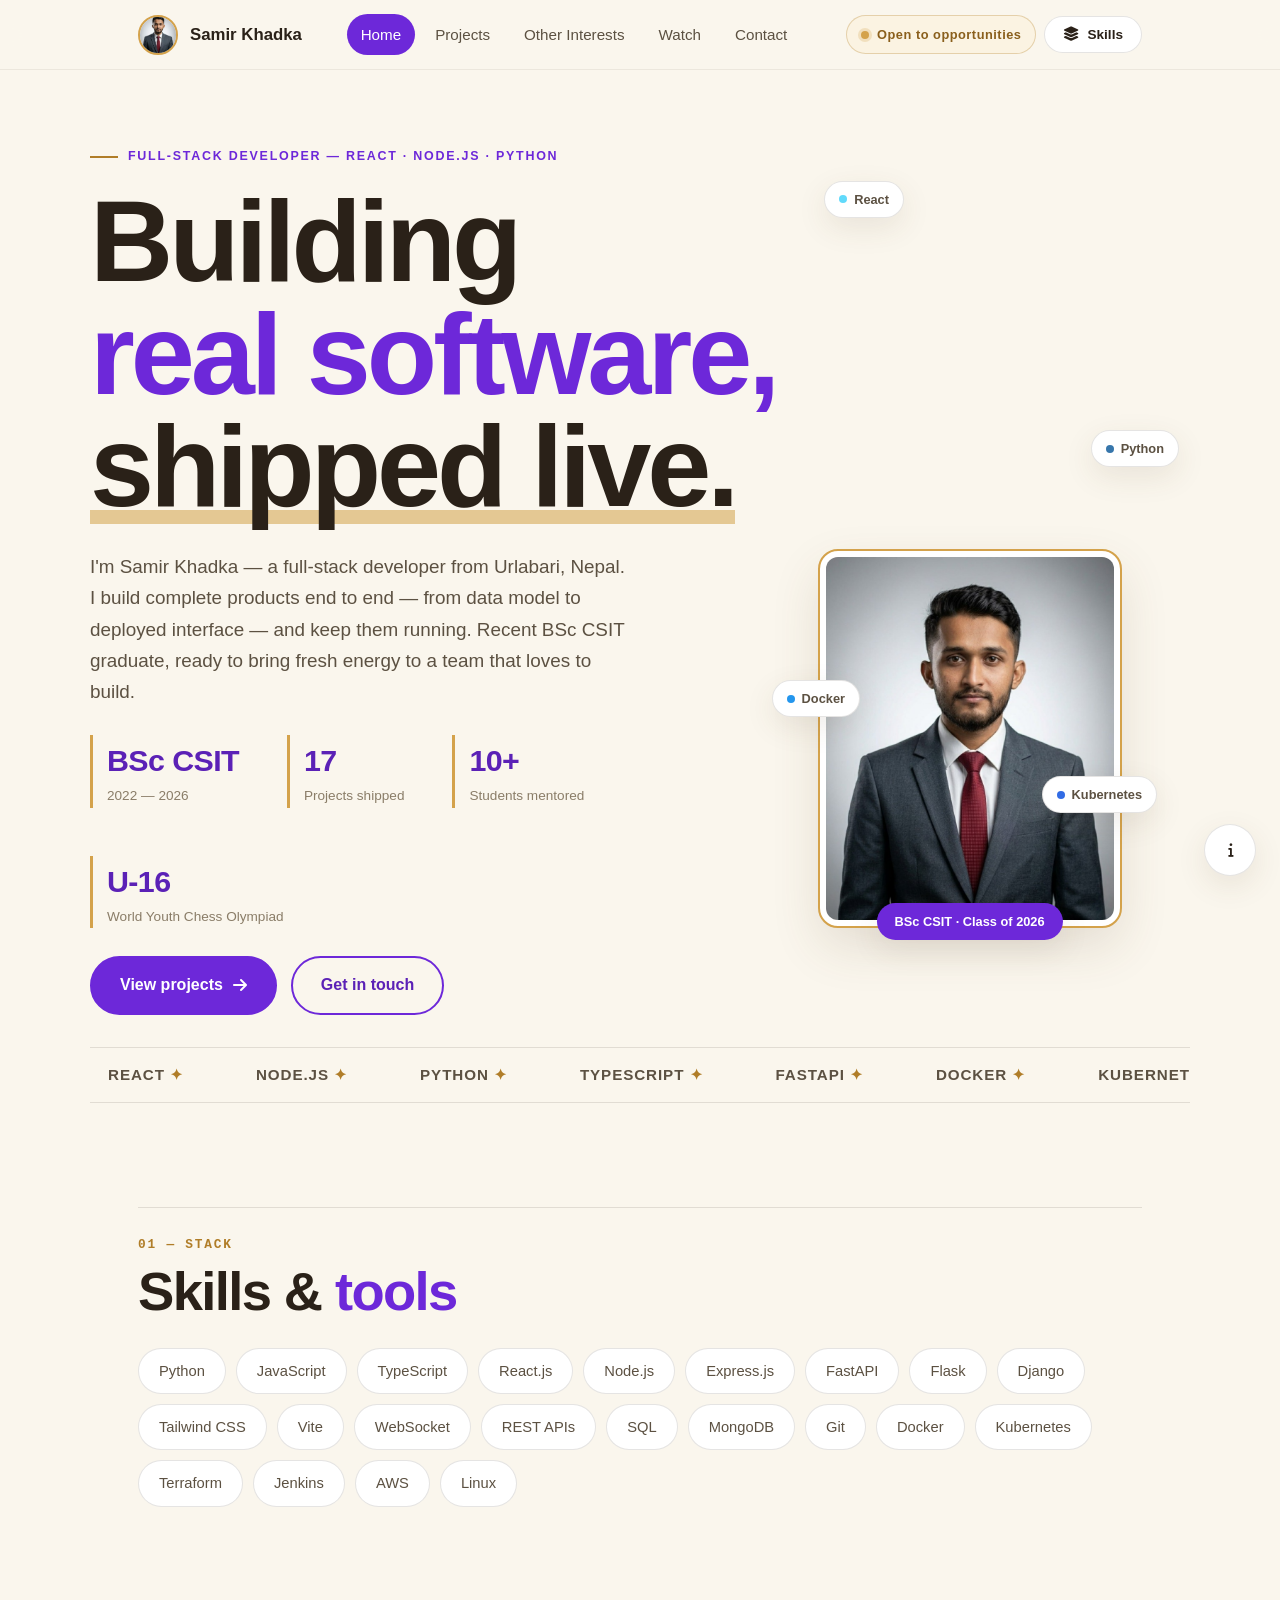
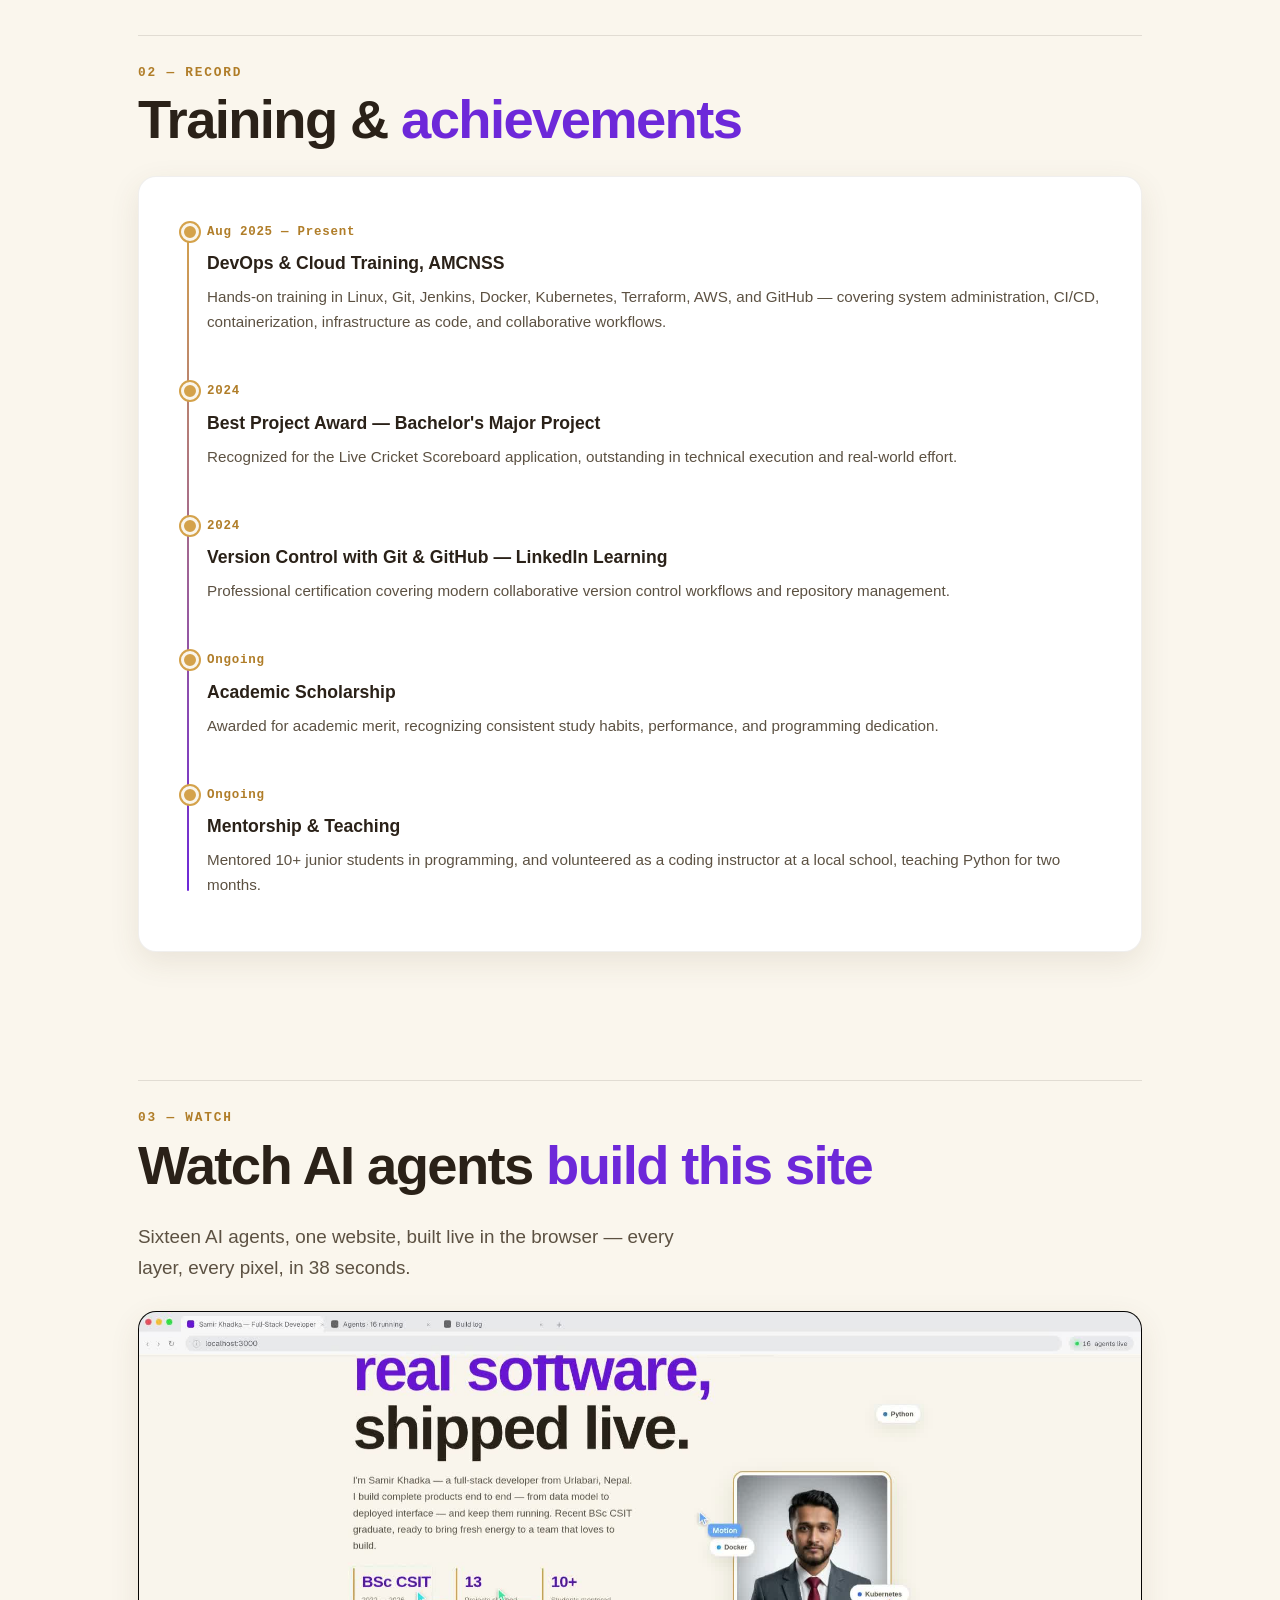
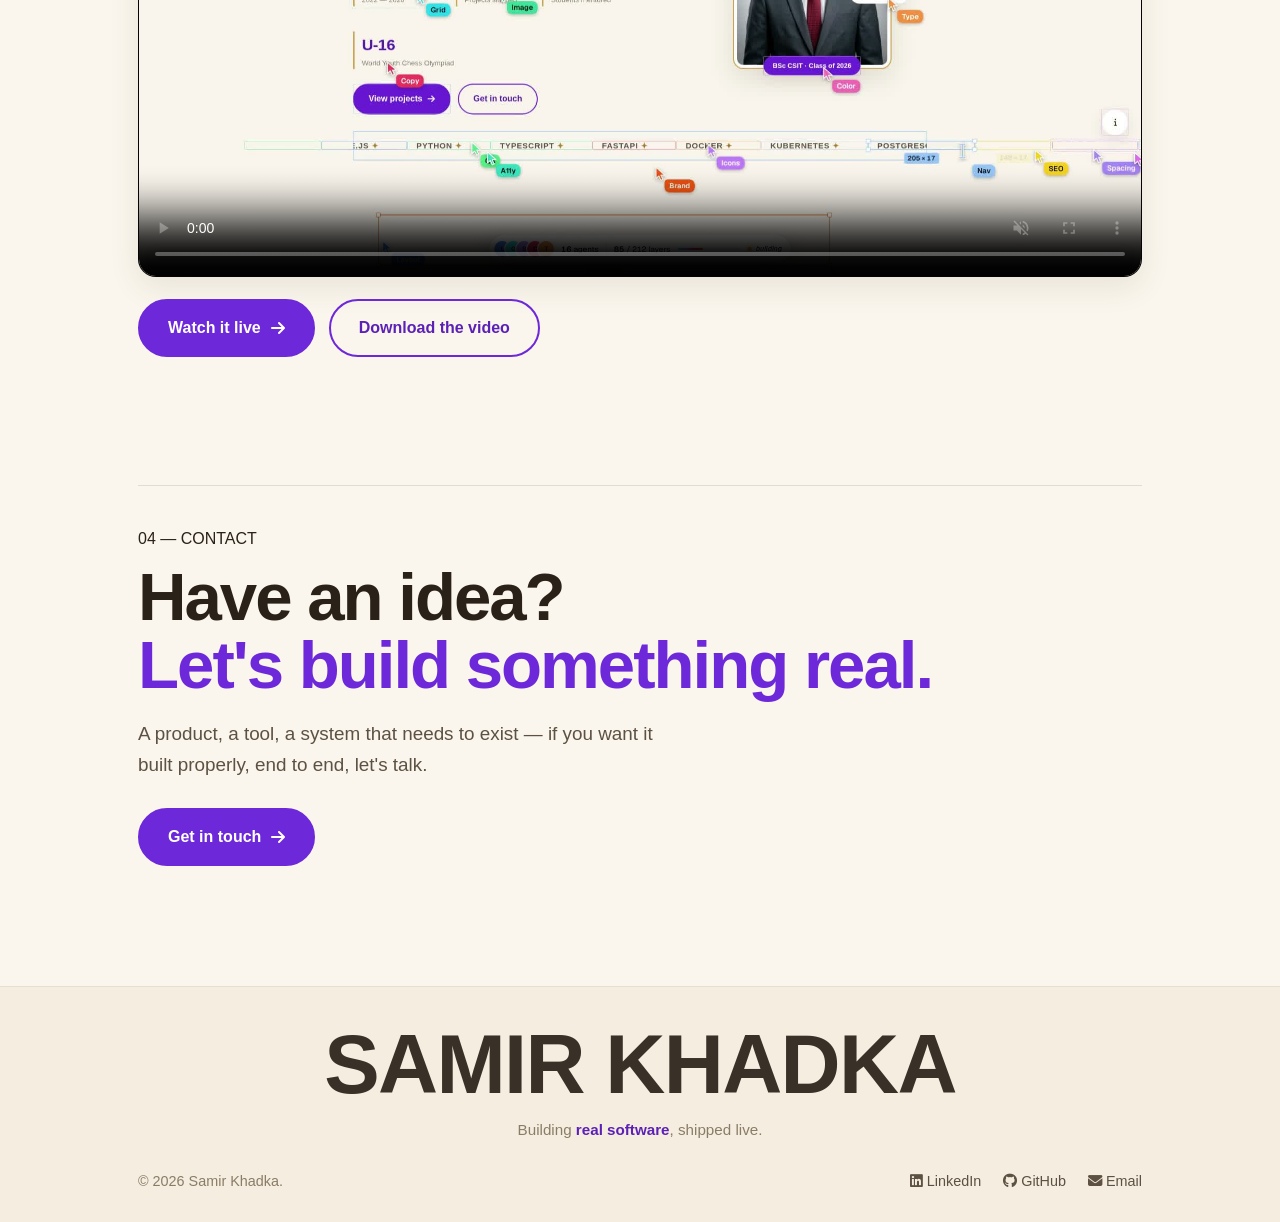
==== index.html @ f57ed0d8 "Update portfolio" ====
<!DOCTYPE html>
<html lang="en">
<head>
  <meta charset="UTF-8">
  <meta name="viewport" content="width=device-width, initial-scale=1.0">
  <title>Samir Khadka — Full-Stack Developer</title>
  <meta name="description" content="Samir Khadka — full-stack software developer from Nepal. React, Node.js, Python, DevOps & Cloud. Recent BSc CSIT graduate building real, shipped software.">
  <link rel="canonical" href="https://samir-khadka.com.np/">
  <link rel="icon" type="image/svg+xml" href="/favicon.svg">
  <link rel="icon" type="image/png" sizes="96x96" href="/favicon-96x96.png">
  <link rel="apple-touch-icon" href="/apple-touch-icon.png">
  <meta name="theme-color" content="#FAF6ED">
  <meta property="og:type" content="website">
  <meta property="og:site_name" content="Samir Khadka">
  <meta property="og:title" content="Samir Khadka — Full-Stack Developer">
  <meta property="og:description" content="Full-stack developer from Urlabari, Nepal. React, Node.js, Python, DevOps & Cloud. 17 projects shipped live.">
  <meta property="og:url" content="https://samir-khadka.com.np/">
  <meta property="og:image" content="https://samir-khadka.com.np/assets/profile.jpg">
  <meta name="twitter:card" content="summary_large_image">
  <meta name="twitter:title" content="Samir Khadka — Full-Stack Developer">
  <meta name="twitter:description" content="Full-stack developer from Urlabari, Nepal. React, Node.js, Python, DevOps & Cloud. 17 projects shipped live.">
  <meta name="twitter:image" content="https://samir-khadka.com.np/assets/profile.jpg">
  <link rel="stylesheet" href="https://cdnjs.cloudflare.com/ajax/libs/font-awesome/6.4.0/css/all.min.css">
  <link rel="stylesheet" href="style.css?v=6">
</head>
<body>

  <!-- Header Navigation -->
  <header class="site-head">
    <div class="nav-inner">
      <a href="index.html" class="brand">
        <img src="assets/profile.jpg" alt="Samir Khadka Profile Photo" class="brand-avatar">
        Samir Khadka
      </a>
      <nav class="links" id="navLinks">
        <a href="index.html" class="active">Home</a>
        <a href="projects.html">Projects</a>
        <a href="interests.html">Other Interests</a>
        <a href="watch/">Watch</a>
        <a href="contact.html">Contact</a>
      </nav>
      <div class="header-actions">
        <span class="avail-pill"><span class="avail-dot"></span>Open to opportunities</span>
        <button onclick="toggleSidebar(true)" class="drawer-toggle-btn" aria-label="Open Skills Drawer">
          <i class="fas fa-layer-group"></i> <span class="drawer-label">Skills</span>
        </button>
        <button class="nav-toggle" id="navToggle" aria-label="Toggle menu">
          <span></span><span></span><span></span>
        </button>
      </div>
    </div>
  </header>

  <!-- Hero -->
  <section class="hero reveal-up">
    <div class="hero-inner">
      <div class="eyebrow">Full-Stack Developer — React · Node.js · Python</div>
      <h1 class="hero-display">
        <span class="line">Building</span>
        <span class="line"><span class="accent">real software,</span></span>
        <span class="line"><span class="gold-line">shipped live.</span></span>
      </h1>
      <div class="hero-sub">
        <div>
          <p class="lead">I'm Samir Khadka — a full-stack developer from Urlabari, Nepal. I build complete products end to end — from data model to deployed interface — and keep them running. Recent BSc CSIT graduate, ready to bring fresh energy to a team that loves to build.</p>
          <div class="hero-meta">
            <div><strong>BSc CSIT</strong><span>2022 — 2026</span></div>
            <div><strong>17</strong><span>Projects shipped</span></div>
            <div><strong>10+</strong><span>Students mentored</span></div>
            <div><strong>U-16</strong><span>World Youth Chess Olympiad</span></div>
          </div>
          <div class="btn-row">
            <a href="projects.html" class="btn solid">View projects <i class="fas fa-arrow-right"></i></a>
            <a href="contact.html" class="btn">Get in touch</a>
          </div>
        </div>
        <div class="hero-photo-wrap">
          <img src="assets/profile.jpg" alt="Samir Khadka" class="hero-photo">
          <div class="hero-photo-badge">BSc CSIT · Class of 2026</div>
        </div>
      </div>
      <div class="float-chips" aria-hidden="true">
        <span class="float-chip"><i style="background:#61DAFB"></i>React</span>
        <span class="float-chip"><i style="background:#3776AB"></i>Python</span>
        <span class="float-chip"><i style="background:#2496ED"></i>Docker</span>
        <span class="float-chip"><i style="background:#326CE5"></i>Kubernetes</span>
      </div>
      <div class="marquee" aria-hidden="true">
        <div class="marquee-track"><span>React <b>✦</b></span><span>Node.js <b>✦</b></span><span>Python <b>✦</b></span><span>TypeScript <b>✦</b></span><span>FastAPI <b>✦</b></span><span>Docker <b>✦</b></span><span>Kubernetes <b>✦</b></span><span>PostgreSQL <b>✦</b></span><span>React <b>✦</b></span><span>Node.js <b>✦</b></span><span>Python <b>✦</b></span><span>TypeScript <b>✦</b></span><span>FastAPI <b>✦</b></span><span>Docker <b>✦</b></span><span>Kubernetes <b>✦</b></span><span>PostgreSQL <b>✦</b></span></div>
      </div>
    </div>
  </section>

  <!-- Skills & Tools -->
  <section class="reveal-up">
    <div class="section-inner">
      <div class="section-head-big">
        <span class="sec-num">01 — STACK</span>
        <h2>Skills &amp; <span class="accent">tools</span></h2>
      </div>
      <div class="skill-grid">
        <div class="skill-cell">Python</div>
        <div class="skill-cell">JavaScript</div>
        <div class="skill-cell">TypeScript</div>
        <div class="skill-cell">React.js</div>
        <div class="skill-cell">Node.js</div>
        <div class="skill-cell">Express.js</div>
        <div class="skill-cell">FastAPI</div>
        <div class="skill-cell">Flask</div>
        <div class="skill-cell">Django</div>
        <div class="skill-cell">Tailwind CSS</div>
        <div class="skill-cell">Vite</div>
        <div class="skill-cell">WebSocket</div>
        <div class="skill-cell">REST APIs</div>
        <div class="skill-cell">SQL</div>
        <div class="skill-cell">MongoDB</div>
        <div class="skill-cell">Git</div>
        <div class="skill-cell">Docker</div>
        <div class="skill-cell">Kubernetes</div>
        <div class="skill-cell">Terraform</div>
        <div class="skill-cell">Jenkins</div>
        <div class="skill-cell">AWS</div>
        <div class="skill-cell">Linux</div>
      </div>
    </div>
  </section>

  <!-- Training & Achievements -->
  <section class="reveal-up">
    <div class="section-inner">
      <div class="section-head-big">
        <span class="sec-num">02 — RECORD</span>
        <h2>Training &amp; <span class="accent">achievements</span></h2>
      </div>
      <div class="card">
        <div class="timeline">
          <div class="tl-item">
            <span class="date">Aug 2025 — Present</span>
            <h4>DevOps &amp; Cloud Training, AMCNSS</h4>
            <p>Hands-on training in Linux, Git, Jenkins, Docker, Kubernetes, Terraform, AWS, and GitHub — covering system administration, CI/CD, containerization, infrastructure as code, and collaborative workflows.</p>
          </div>
          <div class="tl-item">
            <span class="date">2024</span>
            <h4>Best Project Award — Bachelor's Major Project</h4>
            <p>Recognized for the Live Cricket Scoreboard application, outstanding in technical execution and real-world effort.</p>
          </div>
          <div class="tl-item">
            <span class="date">2024</span>
            <h4>Version Control with Git &amp; GitHub — LinkedIn Learning</h4>
            <p>Professional certification covering modern collaborative version control workflows and repository management.</p>
          </div>
          <div class="tl-item">
            <span class="date">Ongoing</span>
            <h4>Academic Scholarship</h4>
            <p>Awarded for academic merit, recognizing consistent study habits, performance, and programming dedication.</p>
          </div>
          <div class="tl-item">
            <span class="date">Ongoing</span>
            <h4>Mentorship &amp; Teaching</h4>
            <p>Mentored 10+ junior students in programming, and volunteered as a coding instructor at a local school, teaching Python for two months.</p>
          </div>
        </div>
      </div>
    </div>
  </section>

  <!-- Watch the build -->
  <section class="reveal-up">
    <div class="section-inner">
      <div class="section-head-big">
        <span class="sec-num">03 — WATCH</span>
        <h2>Watch AI agents <span class="accent">build this site</span></h2>
      </div>
      <p class="lead">Sixteen AI agents, one website, built live in the browser — every layer, every pixel, in 38 seconds.</p>
      <div class="video-frame">
        <video controls autoplay muted loop playsinline preload="metadata" poster="assets/agents-poster.jpg">
          <source src="assets/agents-16x9.mp4" type="video/mp4">
        </video>
      </div>
      <div class="btn-row">
        <a href="watch/" class="btn solid">Watch it live <i class="fas fa-arrow-right"></i></a>
        <a href="assets/agents-16x9.mp4" class="btn" download>Download the video</a>
      </div>
    </div>
  </section>

  <!-- Closing CTA -->
  <section class="reveal-up">
    <div class="section-inner">
      <div class="cta-band">
        <span class="sec-num">04 — CONTACT</span>
        <h2>Have an idea?<br><span class="accent">Let's build something real.</span></h2>
        <p class="lead">A product, a tool, a system that needs to exist — if you want it built properly, end to end, let's talk.</p>
        <div class="btn-row">
          <a href="contact.html" class="btn solid">Get in touch <i class="fas fa-arrow-right"></i></a>
        </div>
      </div>
    </div>
  </section>

  <!-- Footer -->
  <footer class="site-foot">
    <div class="foot-giant">SAMIR KHADKA</div>
    <div class="foot-tag">Building <b>real software</b>, shipped live.</div>
    <div class="foot-inner">
      <span>© 2026 Samir Khadka.</span>
      <div>
        <a href="https://linkedin.com/in/khadka-samir" target="_blank" rel="noopener"><i class="fab fa-linkedin"></i> LinkedIn</a>
        <a href="https://github.com/Samir-Khadka" target="_blank" rel="noopener"><i class="fab fa-github"></i> GitHub</a>
        <a href="mailto:samirshirjan890@gmail.com"><i class="fas fa-envelope"></i> Email</a>
      </div>
    </div>
  </footer>

  <!-- Floating info button -->
  <button onclick="toggleInfoModal(true)" class="info-btn" aria-label="About Samir Khadka">
    <i class="fas fa-info"></i>
  </button>

  <!-- About Modal -->
  <div id="aboutModal" class="modal-overlay" role="dialog" aria-modal="true" aria-label="About Samir Khadka">
    <div class="modal-box">
      <button onclick="toggleInfoModal(false)" class="modal-close-btn" aria-label="Close modal">
        <i class="fas fa-times"></i>
      </button>
      <div class="modal-profile-header">
        <img src="assets/profile.jpg" alt="Samir Khadka Profile Photo" class="modal-profile-img">
        <div class="modal-profile-title">
          <h2>Samir Khadka</h2>
          <p>Full-Stack Developer</p>
        </div>
      </div>
      <div class="modal-bio">
        <p>Samir Khadka is a full-stack software developer and competitive chess player from Urlabari, Nepal.</p>
        <p>Recent BSc CSIT graduate (2022 — 2026) who has represented Nepal at the U-16 World Youth Chess Olympiad. Builds complete products end to end — React, Node.js, Python, with solid DevOps/Cloud deployment automation.</p>
      </div>
    </div>
  </div>

  <!-- Sidebar Drawer -->
  <div id="sidebarOverlay" class="sidebar-overlay"></div>
  <div id="sidebarDrawer" class="sidebar-drawer" role="dialog" aria-modal="true" aria-label="Skills Archive">
    <div class="sidebar-header">
      <div class="sidebar-header-title">
        <i class="fas fa-layer-group" style="font-size:1.3rem;"></i>
        <div>
          <h2>Skills Archive</h2>
          <p style="margin: 0; font-size:0.65rem; opacity:0.7;">Filter &amp; Explore</p>
        </div>
      </div>
      <button onclick="toggleSidebar(false)" class="sidebar-close-btn" aria-label="Close sidebar">
        <i class="fas fa-times"></i>
      </button>
    </div>
    <div class="sidebar-search-box">
      <div class="sidebar-search-input-wrapper">
        <i class="fas fa-search"></i>
        <input type="text" id="sidebarSearch" placeholder="Search skills, category, level..." class="sidebar-search-input">
      </div>
    </div>
    <div id="allSkillsList" class="sidebar-content"></div>
    <div id="sidebarNoResults" class="sidebar-no-results">
      <i class="fas fa-box-open"></i>
      <h4>No skills found</h4>
      <p style="font-size:0.8rem; opacity:0.7;">Try searching with different keywords.</p>
    </div>
  </div>

  <script src="script.js?v=5"></script>
  <script src="a11y-dialogs.js"></script>
</body>
</html>
---- style.css ----
/* ===========================================================
   Samir Khadka — Light Premium Portfolio
   Palette: warm ivory #FAF6ED · royal violet #6D28D9 ·
   antique gold #B07D28 · ink #2A2118
   =========================================================== */
:root {
  --bg: #FAF6ED;
  --bg-soft: #F5EDDF;
  --surface: #FFFFFF;
  --surface-warm: #FFFDF8;
  --text: #2A2118;
  --text-soft: #5C5142;
  --text-mute: #8A7D68;
  --violet: #6D28D9;
  --violet-deep: #5B21B6;
  --violet-soft: #F3EDFE;
  --gold: #B07D28;
  --gold-bright: #D4A24B;
  --gold-soft: #FBF3E2;
  --line: rgba(42, 33, 24, 0.12);
  --line-soft: rgba(42, 33, 24, 0.07);
  --shadow: 0 10px 30px rgba(90, 70, 40, 0.10);
  --shadow-lg: 0 20px 50px rgba(90, 70, 40, 0.14);
  --radius: 18px;
  --max: 1100px;
  --pad: clamp(20px, 5vw, 48px);
  --font: -apple-system, BlinkMacSystemFont, "Segoe UI", "Helvetica Neue", Arial, sans-serif;
  --display: Georgia, "Times New Roman", serif;
  --mono: ui-monospace, SFMono-Regular, Menlo, Consolas, monospace;
}

* { box-sizing: border-box; margin: 0; padding: 0; }

html { scroll-behavior: smooth; }

body {
  font-family: var(--font);
  background: var(--bg);
  color: var(--text);
  line-height: 1.65;
  font-size: 16px;
  -webkit-font-smoothing: antialiased;
  overflow-x: hidden;
}

img { max-width: 100%; display: block; }
a { color: var(--violet); text-decoration: none; }
a:hover { color: var(--violet-deep); }

::selection { background: var(--violet); color: #fff; }

/* ---------- Header ---------- */
.site-head {
  position: sticky; top: 0; z-index: 100;
  background: rgba(250, 246, 237, 0.88);
  backdrop-filter: blur(14px);
  -webkit-backdrop-filter: blur(14px);
  border-bottom: 1px solid var(--line-soft);
}
.nav-inner {
  max-width: var(--max); margin: 0 auto; padding: 14px var(--pad);
  display: flex; align-items: center; justify-content: space-between; gap: 16px;
}
.brand { display: flex; align-items: center; gap: 12px; font-weight: 700; font-size: 1.05rem; color: var(--text); }
.brand-avatar { width: 40px; height: 40px; border-radius: 50%; object-fit: cover; border: 2px solid var(--gold-bright); }
nav.links { display: flex; gap: 6px; }
nav.links a { padding: 8px 14px; border-radius: 999px; color: var(--text-soft); font-weight: 500; font-size: 0.95rem; transition: all .2s; }
nav.links a:hover { background: var(--violet-soft); color: var(--violet-deep); }
nav.links a.active { background: var(--violet); color: #fff; }
.header-actions { display: flex; gap: 8px; align-items: center; }
.nav-toggle { display: none; background: none; border: 1px solid var(--line); border-radius: 10px; padding: 8px 10px; cursor: pointer; }
.nav-toggle span { display: block; width: 20px; height: 2px; background: var(--text); margin: 4px 0; border-radius: 2px; }

/* ---------- Hero — reel-style display type, light palette ---------- */
.hero { padding: clamp(40px, 6vw, 72px) var(--pad) clamp(24px, 4vw, 40px); }
.hero-inner { max-width: var(--max); margin: 0 auto; }
.hero-display {
  font-family: var(--font); font-weight: 800; letter-spacing: -0.035em;
  line-height: 0.98; font-size: clamp(3.1rem, 11vw, 7.2rem);
  color: var(--text); margin: 0 0 28px;
}
.hero-display .line { display: block; }
.hero-display .accent { color: var(--violet); }
.hero-display .gold-line { position: relative; white-space: nowrap; }
.hero-display .gold-line::after {
  content: ""; position: absolute; left: 0; right: 0; bottom: 0.06em; height: 0.12em;
  background: var(--gold-bright); opacity: 0.55; z-index: -1;
}
.hero-sub { display: grid; grid-template-columns: 1.35fr 1fr; gap: clamp(28px, 5vw, 64px); align-items: start; }
.hero-photo-wrap { position: relative; justify-self: center; }
.hero-photo {
  width: min(300px, 68vw); aspect-ratio: 4/5; object-fit: cover;
  border-radius: var(--radius); box-shadow: var(--shadow-lg);
  border: 6px solid #fff; outline: 2px solid var(--gold-bright);
}
.hero-photo-badge {
  position: absolute; bottom: -14px; left: 50%; transform: translateX(-50%);
  background: var(--violet); color: #fff; font-size: 0.8rem; font-weight: 600;
  padding: 8px 18px; border-radius: 999px; white-space: nowrap; box-shadow: var(--shadow);
}
.hero-meta { display: flex; gap: clamp(20px, 4vw, 48px); margin: 28px 0; flex-wrap: wrap; }
.hero-meta div { display: flex; flex-direction: column; border-left: 3px solid var(--gold-bright); padding-left: 14px; }
.hero-meta strong { font-family: var(--font); font-weight: 800; font-size: 1.9rem; letter-spacing: -0.02em; color: var(--violet-deep); }
.hero-meta span { font-size: 0.85rem; color: var(--text-mute); }
.btn-row { display: flex; gap: 14px; flex-wrap: wrap; }
.btn {
  display: inline-flex; align-items: center; gap: 10px; padding: 14px 28px;
  border-radius: 999px; font-weight: 600; font-size: 1rem; cursor: pointer;
  border: 2px solid var(--violet); color: var(--violet-deep); background: transparent;
  transition: transform .15s, box-shadow .2s, background .2s;
}
.btn:hover { transform: translateY(-2px); box-shadow: var(--shadow); }
.btn.solid { background: var(--violet); color: #fff; border-color: var(--violet); }
.btn.solid:hover { background: var(--violet-deep); color: #fff; }
.btn.gold { border-color: var(--gold); color: #8a5f1c; }
.btn.gold:hover { background: var(--gold-soft); }

.eyebrow {
  display: inline-block; font-size: 0.78rem; font-weight: 700; letter-spacing: 0.14em;
  text-transform: uppercase; color: var(--violet); margin-bottom: 18px;
}
.eyebrow::before { content: ""; display: inline-block; width: 28px; height: 2px; background: var(--gold); vertical-align: middle; margin-right: 10px; }
.lead { font-size: clamp(1.02rem, 2vw, 1.18rem); color: var(--text-soft); max-width: 34rem; margin-bottom: 28px; }

/* ---------- Availability pill (header) ---------- */
.avail-pill {
  display: inline-flex; align-items: center; gap: 8px;
  font-size: 0.8rem; font-weight: 700; letter-spacing: 0.04em;
  color: #8a5f1c; background: var(--gold-soft);
  border: 1px solid rgba(176, 125, 40, 0.3);
  padding: 8px 14px; border-radius: 999px; white-space: nowrap;
}
.avail-dot { width: 8px; height: 8px; border-radius: 50%; background: var(--gold-bright); box-shadow: 0 0 0 3px rgba(212, 162, 75, 0.25); }

/* ---------- Floating tech chips (hero) ---------- */
.hero-inner { position: relative; }
.float-chips { position: absolute; inset: 0; pointer-events: none; }
.float-chip {
  position: absolute; display: inline-flex; align-items: center; gap: 7px;
  background: #fff; border: 1px solid var(--line); border-radius: 999px;
  box-shadow: var(--shadow); padding: 7px 14px;
  font-size: 0.8rem; font-weight: 700; color: var(--text-soft);
  animation: chip-float 7s ease-in-out infinite;
}
.float-chip i { width: 8px; height: 8px; border-radius: 50%; }
.float-chip:nth-child(1) { right: 26%; top: 4%; animation-delay: 0s; }
.float-chip:nth-child(2) { right: 1%; top: 30%; animation-delay: 1.4s; }
.float-chip:nth-child(3) { right: 30%; top: 56%; animation-delay: 2.6s; }
.float-chip:nth-child(4) { right: 3%; top: 66%; animation-delay: 0.8s; }
@keyframes chip-float { 0%, 100% { transform: translateY(0); } 50% { transform: translateY(-10px); } }

/* ---------- Closing CTA band ---------- */
.cta-band { border-top: 1px solid var(--line); padding: 40px 0 8px; }
.cta-band h2 {
  font-family: var(--font); font-weight: 800; letter-spacing: -0.03em;
  line-height: 1.02; font-size: clamp(2.2rem, 7vw, 4.2rem); margin: 10px 0 18px;
}
.cta-band h2 .accent { color: var(--violet); }

/* ---------- Giant footer name ---------- */
.foot-giant {
  font-family: var(--font); font-weight: 800; letter-spacing: -0.02em;
  line-height: 1; text-align: center; color: var(--text);
  font-size: clamp(2.4rem, 9vw, 5.2rem);
  padding: 36px var(--pad) 0; opacity: 0.92;
}
.foot-tag { text-align: center; color: var(--text-mute); font-size: 0.95rem; padding: 10px var(--pad) 0; }
.foot-tag b { color: var(--violet-deep); }

/* ---------- Marquee strip ---------- */
.marquee {
  overflow: hidden; white-space: nowrap;
  border-top: 1px solid var(--line); border-bottom: 1px solid var(--line);
  padding: 14px 0; margin: clamp(16px, 3vw, 32px) 0 0;
}
.marquee-track { display: inline-block; animation: marquee-scroll 28s linear infinite; }
.marquee span {
  font-weight: 800; letter-spacing: 0.06em; text-transform: uppercase;
  font-size: 0.95rem; color: var(--text-soft); padding: 0 18px;
}
.marquee span b { color: var(--gold); font-weight: 800; padding-right: 36px; }
@keyframes marquee-scroll { from { transform: translateX(0); } to { transform: translateX(-50%); } }

/* ---------- Big section heads ---------- */
.section-head-big { margin-bottom: 28px; border-top: 1px solid var(--line); padding-top: 22px; }
.section-head-big .sec-num {
  font-family: var(--mono); font-size: 0.8rem; font-weight: 600;
  letter-spacing: 0.14em; color: var(--gold);
}
.section-head-big h2 {
  font-family: var(--font); font-weight: 800; letter-spacing: -0.03em;
  line-height: 1.02; font-size: clamp(2rem, 6vw, 3.4rem); margin-top: 8px;
}
.section-head-big h2 .accent { color: var(--violet); }

/* ---------- Project list (big-type rows) ---------- */
.project-list { border-top: 1px solid var(--line); }
.project-row {
  display: grid; grid-template-columns: 64px 1fr auto; gap: clamp(14px, 3vw, 32px);
  align-items: baseline; padding: 28px 8px; border-bottom: 1px solid var(--line-soft);
  transition: background .2s, padding .2s;
}
.project-row:hover { background: var(--violet-soft); padding-left: 18px; }
.project-row .project-num { font-family: var(--mono); font-size: 0.85rem; color: var(--gold); font-weight: 600; letter-spacing: 0.08em; }
.project-row h3 {
  font-family: var(--font); font-weight: 800; letter-spacing: -0.02em;
  font-size: clamp(1.5rem, 3.5vw, 2.1rem); line-height: 1.08; color: var(--text);
  transition: color .2s;
}
.project-row:hover h3 { color: var(--violet-deep); }
.project-row h3 .arrow { color: var(--gold); font-weight: 800; }
.project-row p { color: var(--text-soft); font-size: 0.98rem; margin-top: 8px; max-width: 44rem; }
.project-row .tag-row { margin-top: 14px; }
.project-row .proj-links { margin-top: 14px; }
.project-row .row-side { text-align: right; font-family: var(--mono); font-size: 0.78rem; color: var(--text-mute); letter-spacing: 0.08em; }

/* ---------- Sections ---------- */
section { padding: clamp(32px, 5vw, 64px) 0; }
.section-inner { max-width: var(--max); margin: 0 auto; padding: 0 var(--pad); }
.section-head { display: flex; align-items: baseline; justify-content: space-between; gap: 16px; margin-bottom: 28px; flex-wrap: wrap; }
.section-head h2 { font-family: var(--display); font-size: clamp(1.6rem, 3.5vw, 2.3rem); font-weight: 600; }
.section-head .eyebrow { margin-bottom: 0; }

/* ---------- Cards ---------- */
.card {
  background: var(--surface); border: 1px solid var(--line-soft);
  border-radius: var(--radius); padding: clamp(24px, 4vw, 40px);
  box-shadow: var(--shadow); transition: transform .2s, box-shadow .25s;
}
.card:hover { transform: translateY(-4px); box-shadow: var(--shadow-lg); }
.card h3 { font-family: var(--display); font-size: 1.45rem; margin-bottom: 10px; color: var(--text); }
.card p { color: var(--text-soft); margin-bottom: 14px; }
.stack { display: flex; flex-direction: column; gap: 28px; }

/* ---------- Project list rows ---------- */
.project-num { font-family: var(--mono); font-size: 0.8rem; color: var(--gold); font-weight: 600; letter-spacing: 0.1em; }
.tag-row { display: flex; flex-wrap: wrap; gap: 8px; }
.tag {
  font-size: 0.78rem; font-weight: 600; padding: 5px 12px; border-radius: 999px;
  background: var(--violet-soft); color: var(--violet-deep); border: 1px solid rgba(109, 40, 217, 0.18);
}
.tag.gold { background: var(--gold-soft); color: #8a5f1c; border-color: rgba(176, 125, 40, 0.25); }
.proj-links { display: flex; gap: 10px; flex-wrap: wrap; margin-top: 4px; }
.proj-links a {
  display: inline-flex; align-items: center; gap: 8px; font-size: 0.88rem; font-weight: 600;
  padding: 9px 18px; border-radius: 999px; border: 1.5px solid var(--line); color: var(--text);
  transition: all .2s;
}
.proj-links a:hover { border-color: var(--violet); color: var(--violet-deep); background: var(--violet-soft); }
.proj-links a.live { background: var(--violet); border-color: var(--violet); color: #fff; }
.proj-links a.live:hover { background: var(--violet-deep); color: #fff; }

/* ---------- Skills ---------- */
.skill-grid { display: flex; flex-wrap: wrap; gap: 10px; }
.skill-cell {
  padding: 10px 20px; border-radius: 999px; background: var(--surface);
  border: 1px solid var(--line); font-weight: 500; font-size: 0.92rem; color: var(--text-soft);
  transition: all .2s; cursor: default;
}
.skill-cell:hover { border-color: var(--violet); color: var(--violet-deep); background: var(--violet-soft); transform: translateY(-2px); }

/* ---------- Timeline ---------- */
.timeline { position: relative; padding-left: 28px; }
.timeline::before { content: ""; position: absolute; left: 8px; top: 6px; bottom: 6px; width: 2px; background: linear-gradient(var(--gold-bright), var(--violet)); border-radius: 2px; }
.tl-item { position: relative; padding-bottom: 28px; }
.tl-item:last-child { padding-bottom: 0; }
.tl-item::before {
  content: ""; position: absolute; left: -26px; top: 6px; width: 12px; height: 12px;
  border-radius: 50%; background: var(--gold-bright); border: 3px solid var(--bg);
  box-shadow: 0 0 0 2px var(--gold-bright);
}
.tl-item .date { font-family: var(--mono); font-size: 0.78rem; color: var(--gold); font-weight: 600; letter-spacing: 0.06em; }
.tl-item h4 { font-size: 1.1rem; margin: 6px 0 6px; color: var(--text); }
.tl-item p { color: var(--text-soft); font-size: 0.95rem; }

/* ---------- Contact ---------- */
.contact-grid { display: grid; grid-template-columns: 1fr 1fr; gap: 32px; }
.contact-row { display: flex; flex-direction: column; gap: 4px; padding: 16px 0; border-bottom: 1px solid var(--line-soft); }
.contact-row:last-child { border-bottom: none; }
.contact-row .label { font-size: 0.78rem; font-weight: 700; letter-spacing: 0.12em; text-transform: uppercase; color: var(--text-mute); }
.contact-row a, .contact-row .val { font-size: 1.05rem; font-weight: 500; color: var(--text); display: flex; align-items: center; gap: 10px; }
.contact-row a:hover { color: var(--violet-deep); }
.contact-row a i, .contact-row .val i { color: var(--gold); width: 20px; text-align: center; }
.mono { font-family: var(--mono); }

/* ---------- Interests ---------- */
.grid-2 { display: grid; grid-template-columns: 1fr 1fr; gap: 40px; align-items: center; }
.chess-stats { display: flex; gap: 16px; margin-top: 20px; flex-wrap: wrap; }
.chess-stat { background: var(--violet-soft); border: 1px solid rgba(109,40,217,.15); border-radius: 14px; padding: 16px 20px; text-align: center; min-width: 110px; }
.chess-stat strong { display: block; font-family: var(--display); font-size: 1.4rem; color: var(--violet-deep); }
.chess-stat span { font-size: 0.8rem; color: var(--text-mute); }
.numerology-tool { background: var(--gold-soft); border: 1px solid rgba(176,125,40,.2); border-radius: var(--radius); padding: 28px; }
.numerology-tool label { font-size: 0.85rem; font-weight: 600; color: var(--text-soft); display: block; margin-bottom: 8px; }
.numerology-tool input[type="date"] {
  width: 100%; padding: 12px 16px; border-radius: 12px; border: 1.5px solid var(--line);
  background: #fff; font-size: 1rem; color: var(--text); font-family: var(--font);
}
.num-result { margin-top: 20px; }
.num-result:empty { display: none; }
.num-core-grid { display: grid; grid-template-columns: 1fr 1fr; gap: 16px; margin-bottom: 28px; }
.num-core-card { background: #fff; border: 1px solid var(--line-soft); border-radius: 14px; padding: 28px 16px; text-align: center; }
.num-core-card .digit {
  width: 72px; height: 72px; margin: 0 auto 12px; border-radius: 50%;
  background: var(--violet); color: #fff; font-family: var(--display);
  font-size: 2.4rem; display: flex; align-items: center; justify-content: center;
}
.num-core-card h5 { font-size: 0.95rem; }
.num-core-card p { font-size: 0.8rem; color: var(--text-mute); margin: 6px 0 0; }
.num-section-title {
  font-family: var(--display); font-size: 1.25rem; margin: 28px 0 14px;
  padding-bottom: 8px; border-bottom: 2px solid var(--gold-bright);
}
.num-details { background: #fff; border: 1px solid var(--line-soft); border-radius: 14px; padding: 24px; }
.num-details h4 { color: var(--violet-deep); margin-bottom: 14px; font-size: 1.1rem; }
.num-details p { color: var(--text-soft); font-size: 0.93rem; margin-bottom: 12px; }
.num-traits { display: grid; grid-template-columns: repeat(auto-fit, minmax(150px, 1fr)); gap: 12px; margin-top: 16px; }
.num-trait-group { background: var(--bg); border: 1px solid var(--line-soft); border-radius: 10px; padding: 12px 14px; }
.num-trait-group h6 { font-size: 0.72rem; text-transform: uppercase; letter-spacing: 0.08em; color: var(--text-mute); margin-bottom: 6px; }
.num-trait-group div { font-size: 0.88rem; color: var(--text); }
.num-trait-group i { color: var(--gold); margin-right: 6px; }
.num-disclaimer { font-size: 0.8rem; color: var(--text-mute); margin-top: 14px; font-style: italic; }

/* ---------- Footer ---------- */
.site-foot { border-top: 1px solid var(--line-soft); background: var(--bg-soft); margin-top: 48px; }
.foot-inner {
  max-width: var(--max); margin: 0 auto; padding: 28px var(--pad);
  display: flex; justify-content: space-between; align-items: center; gap: 16px; flex-wrap: wrap;
  color: var(--text-mute); font-size: 0.9rem;
}
.foot-inner div { display: flex; gap: 22px; }
.foot-inner a { color: var(--text-soft); font-weight: 500; }
.foot-inner a:hover { color: var(--violet-deep); }

/* ---------- Floating buttons ---------- */
.info-btn, .drawer-toggle-btn {
  background: var(--surface); border: 1px solid var(--line); color: var(--text);
  border-radius: 999px; padding: 10px 18px; font-size: 0.9rem; font-weight: 600;
  cursor: pointer; display: inline-flex; align-items: center; gap: 8px; transition: all .2s;
  font-family: var(--font);
}
.info-btn:hover, .drawer-toggle-btn:hover { border-color: var(--violet); color: var(--violet-deep); }
.info-btn { position: fixed; bottom: 24px; right: 24px; width: 52px; height: 52px; padding: 0; justify-content: center; border-radius: 50%; box-shadow: var(--shadow); z-index: 90; }
.drawer-label { font-size: 0.85rem; }

/* ---------- Modal ---------- */
.modal-overlay {
  position: fixed; inset: 0; background: rgba(42, 33, 24, 0.45); z-index: 200;
  display: none; align-items: center; justify-content: center; padding: 20px;
}
.modal-overlay.open { display: flex; }
.modal-box {
  background: var(--surface-warm); border: 1px solid var(--line); border-radius: 22px;
  max-width: 520px; width: 100%; padding: 36px; box-shadow: var(--shadow-lg); position: relative;
}
.modal-close-btn { position: absolute; top: 16px; right: 16px; background: none; border: none; font-size: 1.2rem; cursor: pointer; color: var(--text-mute); }
.modal-profile-header { display: flex; gap: 18px; align-items: center; margin-bottom: 20px; }
.modal-profile-img { width: 84px; height: 84px; border-radius: 50%; object-fit: cover; border: 3px solid var(--gold-bright); }
.modal-profile-title h2 { font-family: var(--display); font-size: 1.5rem; }
.modal-profile-title p { color: var(--text-mute); font-size: 0.9rem; }
.modal-bio p { color: var(--text-soft); margin-bottom: 12px; font-size: 0.95rem; }

/* ---------- Sidebar drawer ---------- */
.sidebar-overlay { position: fixed; inset: 0; background: rgba(42,33,24,.35); z-index: 150; display: none; }
.sidebar-overlay.open { display: block; }
.sidebar-drawer {
  position: fixed; top: 0; right: 0; bottom: 0; width: min(400px, 92vw); z-index: 160;
  background: var(--surface-warm); border-left: 1px solid var(--line);
  transform: translateX(105%); transition: transform .3s ease; display: flex; flex-direction: column;
}
.sidebar-drawer.open { transform: none; }
.sidebar-header { padding: 24px; border-bottom: 1px solid var(--line-soft); display: flex; justify-content: space-between; align-items: center; }
.sidebar-header h2 { font-family: var(--display); font-size: 1.3rem; }
.sidebar-close-btn { background: none; border: none; font-size: 1.2rem; cursor: pointer; color: var(--text-mute); }
.sidebar-search-box { padding: 16px 24px; }
.sidebar-search-input-wrapper { position: relative; }
.sidebar-search-input-wrapper i { position: absolute; left: 14px; top: 50%; transform: translateY(-50%); color: var(--text-mute); }
.sidebar-search-input {
  width: 100%; padding: 12px 16px 12px 42px; border-radius: 12px;
  border: 1.5px solid var(--line); background: #fff; font-size: 0.95rem; font-family: var(--font);
}
.sidebar-content { flex: 1; overflow-y: auto; padding: 0 24px 24px; display: flex; flex-direction: column; gap: 10px; }
.skill-item { background: #fff; border: 1px solid var(--line-soft); border-radius: 12px; padding: 14px 16px; }
.skill-item strong { display: block; font-size: 0.95rem; }
.skill-item span { font-size: 0.8rem; color: var(--text-mute); }
.sidebar-no-results { display: none; text-align: center; padding: 40px 24px; color: var(--text-mute); }

/* ---------- Reveal animation ---------- */
.reveal-up { opacity: 0; transform: translateY(28px); transition: opacity .7s ease, transform .7s ease; }
.reveal-up.visible { opacity: 1; transform: none; }
@media (prefers-reduced-motion: reduce) {
  .reveal-up { opacity: 1; transform: none; transition: none; }
  .marquee-track { animation: none; }
  .float-chip { animation: none; }
  html { scroll-behavior: auto; }
}

/* ---------- Responsive ---------- */
@media (max-width: 860px) {
  .hero-sub { grid-template-columns: 1fr; }
  .hero-display { font-size: clamp(2.9rem, 13.5vw, 4.6rem); }
  .hero-photo-wrap { order: -1; }
  .hero-photo { width: min(200px, 56vw); }
  .avail-pill { display: none; }
  .float-chips { display: none; }
  .project-row { grid-template-columns: 44px 1fr; }
  .project-row .row-side { display: none; }
  .grid-2 { grid-template-columns: 1fr; gap: 24px; }
  .contact-grid { grid-template-columns: 1fr; gap: 8px; }
  nav.links {
    display: none; position: absolute; top: 100%; left: 0; right: 0;
    background: var(--surface-warm); border-bottom: 1px solid var(--line);
    flex-direction: column; padding: 12px var(--pad) 20px;
  }
  nav.links.open { display: flex; }
  .nav-inner { position: relative; flex-wrap: wrap; }
  .nav-toggle { display: block; }
  .drawer-label { display: none; }
}
@media (max-width: 480px) {
  .hero-meta { gap: 18px; }
  .btn { padding: 12px 22px; font-size: 0.95rem; }
  .foot-inner { justify-content: center; text-align: center; }
}

/* ---------- Watch the build (video section) ---------- */
.video-frame { margin: 0 0 22px; border: 1px solid var(--line); border-radius: var(--radius); overflow: hidden; box-shadow: var(--shadow); background: #000; }
.video-frame video { display: block; width: 100%; height: auto; aspect-ratio: 16 / 9; }
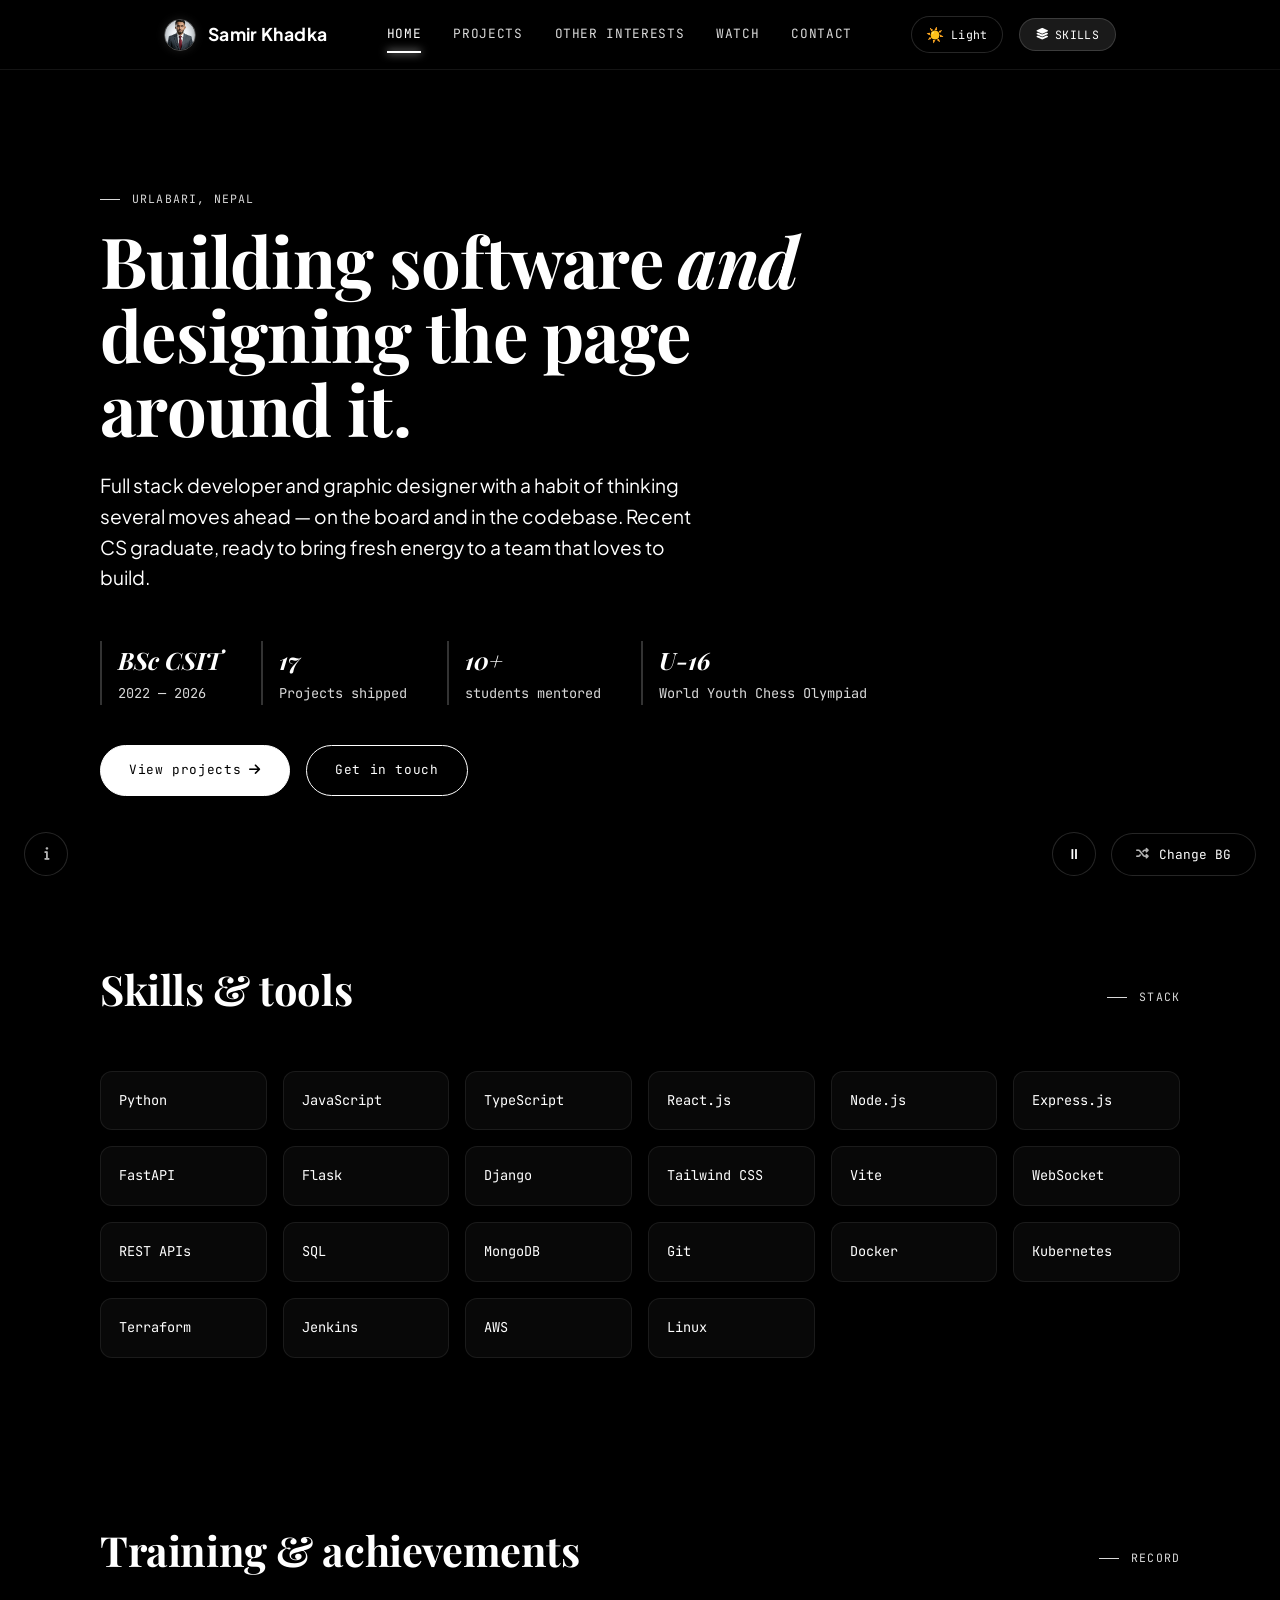
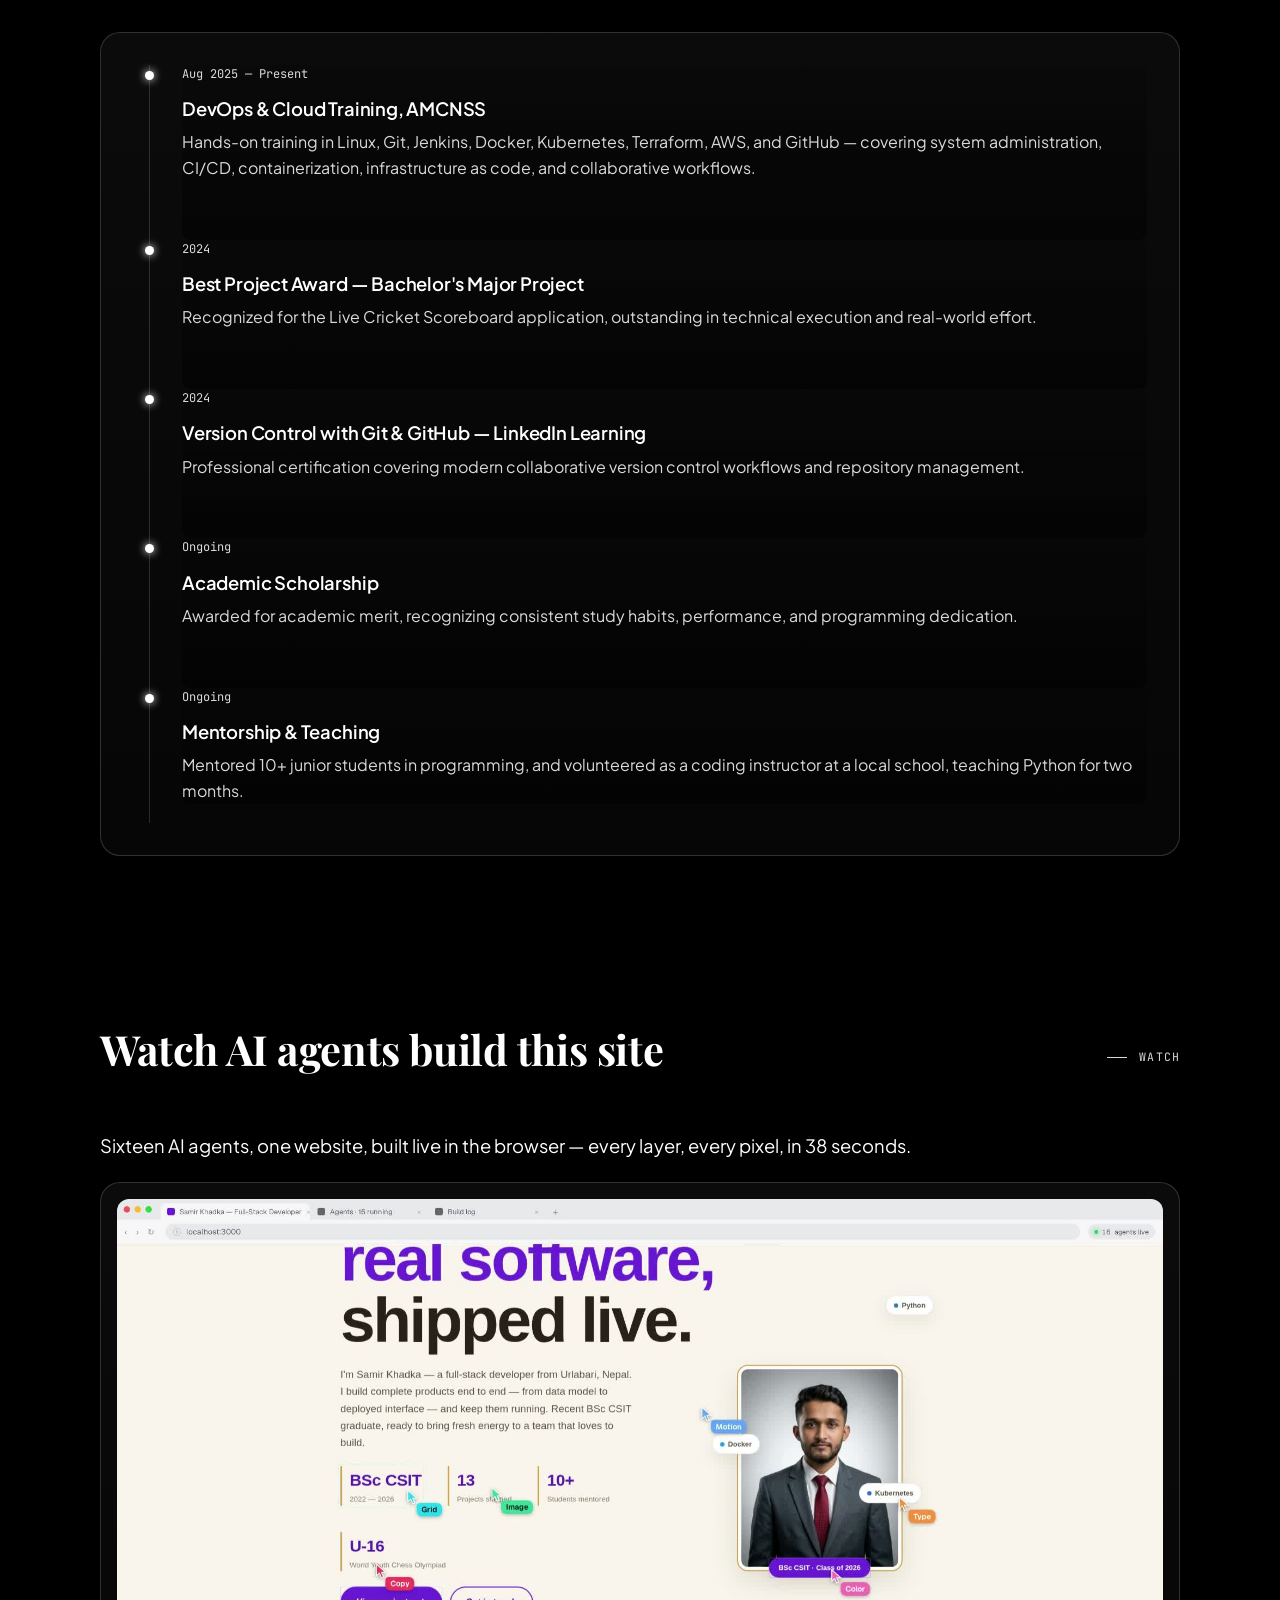
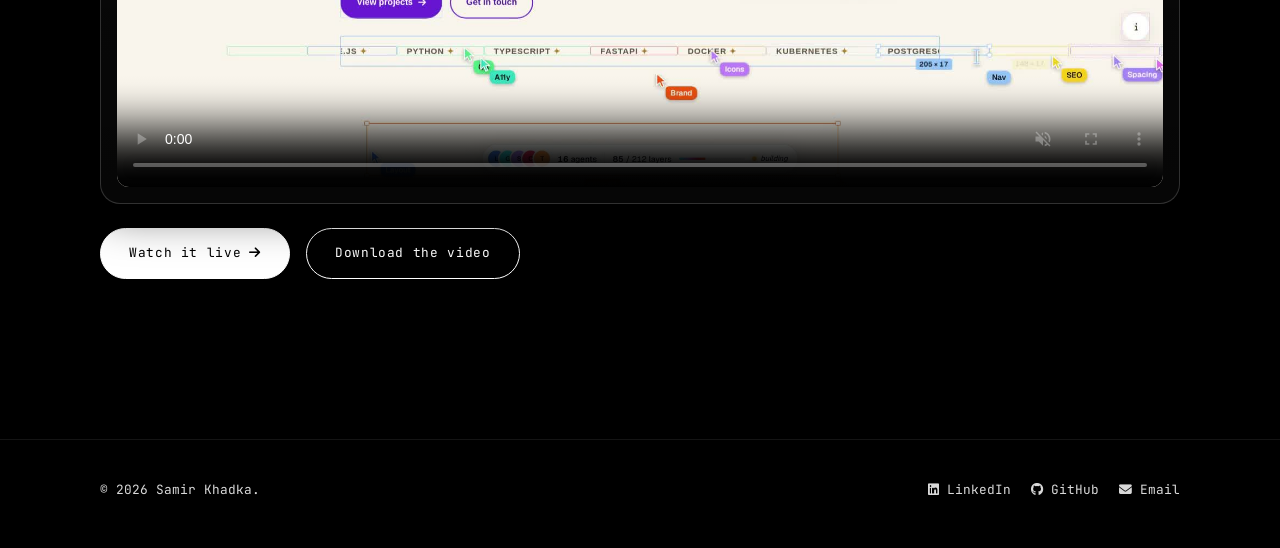
==== commit 55f35df3: "Update portfolio" ====
--- a/index.html
+++ b/index.html
@@ -1,29 +1,24 @@
 <!DOCTYPE html>
-<html lang="en">
+<html lang="en" data-theme="dark">
 <head>
   <meta charset="UTF-8">
   <meta name="viewport" content="width=device-width, initial-scale=1.0">
   <title>Samir Khadka — Full-Stack Developer</title>
   <meta name="description" content="Samir Khadka — full-stack software developer from Nepal. React, Node.js, Python, DevOps & Cloud. Recent BSc CSIT graduate building real, shipped software.">
-  <link rel="canonical" href="https://samir-khadka.com.np/">
-  <link rel="icon" type="image/svg+xml" href="/favicon.svg">
-  <link rel="icon" type="image/png" sizes="96x96" href="/favicon-96x96.png">
-  <link rel="apple-touch-icon" href="/apple-touch-icon.png">
-  <meta name="theme-color" content="#FAF6ED">
-  <meta property="og:type" content="website">
-  <meta property="og:site_name" content="Samir Khadka">
-  <meta property="og:title" content="Samir Khadka — Full-Stack Developer">
-  <meta property="og:description" content="Full-stack developer from Urlabari, Nepal. React, Node.js, Python, DevOps & Cloud. 17 projects shipped live.">
-  <meta property="og:url" content="https://samir-khadka.com.np/">
-  <meta property="og:image" content="https://samir-khadka.com.np/assets/profile.jpg">
-  <meta name="twitter:card" content="summary_large_image">
-  <meta name="twitter:title" content="Samir Khadka — Full-Stack Developer">
-  <meta name="twitter:description" content="Full-stack developer from Urlabari, Nepal. React, Node.js, Python, DevOps & Cloud. 17 projects shipped live.">
-  <meta name="twitter:image" content="https://samir-khadka.com.np/assets/profile.jpg">
+  <link rel="canonical" href="https://samir-khadka.com.np/"> <link rel="icon" type="image/svg+xml" href="/favicon.svg"> <link rel="icon" type="image/png" sizes="96x96" href="/favicon-96x96.png"> <link rel="apple-touch-icon" href="/apple-touch-icon.png"> <meta name="theme-color" content="#0f172a"> <meta property="og:type" content="website"> <meta property="og:site_name" content="Samir Khadka"> <meta property="og:title" content="Samir Khadka — Full-Stack Developer"> <meta property="og:description" content="Full-stack developer from Urlabari, Nepal. React, Node.js, Python, DevOps & Cloud. 17 projects shipped live."> <meta property="og:url" content="https://samir-khadka.com.np/"> <meta property="og:image" content="https://samir-khadka.com.np/assets/profile.jpg"> <meta name="twitter:card" content="summary_large_image"> <meta name="twitter:title" content="Samir Khadka — Full-Stack Developer"> <meta name="twitter:description" content="Full-stack developer from Urlabari, Nepal. React, Node.js, Python, DevOps & Cloud. 17 projects shipped live."> <meta name="twitter:image" content="https://samir-khadka.com.np/assets/profile.jpg">
+  <link rel="preconnect" href="https://fonts.googleapis.com">
+  <link rel="preconnect" href="https://fonts.gstatic.com" crossorigin>
   <link rel="stylesheet" href="https://cdnjs.cloudflare.com/ajax/libs/font-awesome/6.4.0/css/all.min.css">
-  <link rel="stylesheet" href="style.css?v=6">
+  <link rel="stylesheet" href="style.css?v=4">
+  <script>!function(){var t=localStorage.getItem('portfolioTheme');document.documentElement.setAttribute('data-theme',t||'dark');}();</script>
 </head>
 <body>
+
+  <!-- Screen background fixed video container -->
+  <div class="bg-container">
+    <video id="bgVideo" class="bg-video" autoplay loop muted playsinline></video>
+  </div>
+  <div class="video-overlay"></div>
 
   <!-- Header Navigation -->
   <header class="site-head">
@@ -32,7 +27,7 @@
         <img src="assets/profile.jpg" alt="Samir Khadka Profile Photo" class="brand-avatar">
         Samir Khadka
       </a>
-      <nav class="links" id="navLinks">
+      <nav class="links">
         <a href="index.html" class="active">Home</a>
         <a href="projects.html">Projects</a>
         <a href="interests.html">Other Interests</a>
@@ -40,53 +35,36 @@
         <a href="contact.html">Contact</a>
       </nav>
       <div class="header-actions">
-        <span class="avail-pill"><span class="avail-dot"></span>Open to opportunities</span>
+        <button onclick="toggleTheme()" class="theme-toggle-btn" id="themeBtn" aria-label="Switch theme">
+          <span class="theme-icon">☀️</span><span class="theme-label">Light</span>
+        </button>
         <button onclick="toggleSidebar(true)" class="drawer-toggle-btn" aria-label="Open Skills Drawer">
           <i class="fas fa-layer-group"></i> <span class="drawer-label">Skills</span>
         </button>
-        <button class="nav-toggle" id="navToggle" aria-label="Toggle menu">
+        <button class="nav-toggle" aria-label="Toggle menu">
           <span></span><span></span><span></span>
         </button>
       </div>
     </div>
   </header>
 
-  <!-- Hero -->
+  <!-- Main Hero Section -->
   <section class="hero reveal-up">
     <div class="hero-inner">
-      <div class="eyebrow">Full-Stack Developer — React · Node.js · Python</div>
-      <h1 class="hero-display">
-        <span class="line">Building</span>
-        <span class="line"><span class="accent">real software,</span></span>
-        <span class="line"><span class="gold-line">shipped live.</span></span>
-      </h1>
-      <div class="hero-sub">
-        <div>
-          <p class="lead">I'm Samir Khadka — a full-stack developer from Urlabari, Nepal. I build complete products end to end — from data model to deployed interface — and keep them running. Recent BSc CSIT graduate, ready to bring fresh energy to a team that loves to build.</p>
-          <div class="hero-meta">
-            <div><strong>BSc CSIT</strong><span>2022 — 2026</span></div>
-            <div><strong>17</strong><span>Projects shipped</span></div>
-            <div><strong>10+</strong><span>Students mentored</span></div>
-            <div><strong>U-16</strong><span>World Youth Chess Olympiad</span></div>
-          </div>
-          <div class="btn-row">
-            <a href="projects.html" class="btn solid">View projects <i class="fas fa-arrow-right"></i></a>
-            <a href="contact.html" class="btn">Get in touch</a>
-          </div>
-        </div>
-        <div class="hero-photo-wrap">
-          <img src="assets/profile.jpg" alt="Samir Khadka" class="hero-photo">
-          <div class="hero-photo-badge">BSc CSIT · Class of 2026</div>
-        </div>
-      </div>
-      <div class="float-chips" aria-hidden="true">
-        <span class="float-chip"><i style="background:#61DAFB"></i>React</span>
-        <span class="float-chip"><i style="background:#3776AB"></i>Python</span>
-        <span class="float-chip"><i style="background:#2496ED"></i>Docker</span>
-        <span class="float-chip"><i style="background:#326CE5"></i>Kubernetes</span>
-      </div>
-      <div class="marquee" aria-hidden="true">
-        <div class="marquee-track"><span>React <b>✦</b></span><span>Node.js <b>✦</b></span><span>Python <b>✦</b></span><span>TypeScript <b>✦</b></span><span>FastAPI <b>✦</b></span><span>Docker <b>✦</b></span><span>Kubernetes <b>✦</b></span><span>PostgreSQL <b>✦</b></span><span>React <b>✦</b></span><span>Node.js <b>✦</b></span><span>Python <b>✦</b></span><span>TypeScript <b>✦</b></span><span>FastAPI <b>✦</b></span><span>Docker <b>✦</b></span><span>Kubernetes <b>✦</b></span><span>PostgreSQL <b>✦</b></span></div>
+      <div class="eyebrow">Urlabari, Nepal</div>
+      <h1>Building software <span class="heading-cinematic">and</span><br>designing the page around it.</h1>
+      <p class="lead">Full stack developer and graphic designer with a habit of thinking several moves ahead — on the board and in the codebase. Recent CS graduate, ready to bring fresh energy to a team that loves to build.</p>
+
+      <div class="hero-meta">
+        <div><strong>BSc CSIT</strong>2022 — 2026</div>
+        <div><strong>17</strong>Projects shipped</div>
+        <div><strong>10+</strong>students mentored</div>
+        <div><strong>U-16</strong>World Youth Chess Olympiad</div>
+      </div>
+
+      <div class="btn-row">
+        <a href="projects.html" class="btn solid">View projects <i class="fas fa-arrow-right"></i></a>
+        <a href="contact.html" class="btn">Get in touch</a>
       </div>
     </div>
   </section>
@@ -94,9 +72,9 @@
   <!-- Skills & Tools -->
   <section class="reveal-up">
     <div class="section-inner">
-      <div class="section-head-big">
-        <span class="sec-num">01 — STACK</span>
-        <h2>Skills &amp; <span class="accent">tools</span></h2>
+      <div class="section-head">
+        <h2>Skills &amp; tools</h2>
+        <span class="eyebrow">Stack</span>
       </div>
       <div class="skill-grid">
         <div class="skill-cell">Python</div>
@@ -128,11 +106,11 @@
   <!-- Training & Achievements -->
   <section class="reveal-up">
     <div class="section-inner">
-      <div class="section-head-big">
-        <span class="sec-num">02 — RECORD</span>
-        <h2>Training &amp; <span class="accent">achievements</span></h2>
-      </div>
-      <div class="card">
+      <div class="section-head">
+        <h2>Training &amp; achievements</h2>
+        <span class="eyebrow">Record</span>
+      </div>
+      <div class="glass-card">
         <div class="timeline">
           <div class="tl-item">
             <span class="date">Aug 2025 — Present</span>
@@ -167,44 +145,28 @@
   <!-- Watch the build -->
   <section class="reveal-up">
     <div class="section-inner">
-      <div class="section-head-big">
-        <span class="sec-num">03 — WATCH</span>
-        <h2>Watch AI agents <span class="accent">build this site</span></h2>
+      <div class="section-head">
+        <h2>Watch AI agents build this site</h2>
+        <span class="eyebrow">Watch</span>
       </div>
       <p class="lead">Sixteen AI agents, one website, built live in the browser — every layer, every pixel, in 38 seconds.</p>
-      <div class="video-frame">
-        <video controls autoplay muted loop playsinline preload="metadata" poster="assets/agents-poster.jpg">
+      <div class="glass-card" style="padding: 16px;">
+        <video class="watch-video" controls autoplay muted loop playsinline preload="metadata" poster="assets/agents-poster.jpg">
           <source src="assets/agents-16x9.mp4" type="video/mp4">
         </video>
       </div>
-      <div class="btn-row">
+      <div class="btn-row" style="margin-top: 24px;">
         <a href="watch/" class="btn solid">Watch it live <i class="fas fa-arrow-right"></i></a>
         <a href="assets/agents-16x9.mp4" class="btn" download>Download the video</a>
       </div>
     </div>
   </section>
 
-  <!-- Closing CTA -->
-  <section class="reveal-up">
-    <div class="section-inner">
-      <div class="cta-band">
-        <span class="sec-num">04 — CONTACT</span>
-        <h2>Have an idea?<br><span class="accent">Let's build something real.</span></h2>
-        <p class="lead">A product, a tool, a system that needs to exist — if you want it built properly, end to end, let's talk.</p>
-        <div class="btn-row">
-          <a href="contact.html" class="btn solid">Get in touch <i class="fas fa-arrow-right"></i></a>
-        </div>
-      </div>
-    </div>
-  </section>
-
   <!-- Footer -->
   <footer class="site-foot">
-    <div class="foot-giant">SAMIR KHADKA</div>
-    <div class="foot-tag">Building <b>real software</b>, shipped live.</div>
     <div class="foot-inner">
       <span>© 2026 Samir Khadka.</span>
-      <div>
+      <div style="display:flex;gap:20px;">
         <a href="https://linkedin.com/in/khadka-samir" target="_blank" rel="noopener"><i class="fab fa-linkedin"></i> LinkedIn</a>
         <a href="https://github.com/Samir-Khadka" target="_blank" rel="noopener"><i class="fab fa-github"></i> GitHub</a>
         <a href="mailto:samirshirjan890@gmail.com"><i class="fas fa-envelope"></i> Email</a>
@@ -212,12 +174,16 @@
     </div>
   </footer>
 
-  <!-- Floating info button -->
+  <!-- Floating bottom interactive buttons -->
   <button onclick="toggleInfoModal(true)" class="info-btn" aria-label="About Samir Khadka">
     <i class="fas fa-info"></i>
   </button>
-
-  <!-- About Modal -->
+  
+  <button id="bg-toggle" class="bg-toggle" onclick="toggleBgVideo()" aria-label="Pause background video" aria-pressed="false">⏸</button><button onclick="changeBackground()" class="change-bg-btn" aria-label="Change Background Video">
+    <i class="fas fa-random"></i> <span>Change BG</span>
+  </button>
+
+  <!-- Centered Popup Bio Modal -->
   <div id="aboutModal" class="modal-overlay" role="dialog" aria-modal="true" aria-label="About Samir Khadka">
     <div class="modal-box">
       <button onclick="toggleInfoModal(false)" class="modal-close-btn" aria-label="Close modal">
@@ -227,17 +193,17 @@
         <img src="assets/profile.jpg" alt="Samir Khadka Profile Photo" class="modal-profile-img">
         <div class="modal-profile-title">
           <h2>Samir Khadka</h2>
-          <p>Full-Stack Developer</p>
+          <p>Developer &amp; Designer</p>
         </div>
       </div>
       <div class="modal-bio">
-        <p>Samir Khadka is a full-stack software developer and competitive chess player from Urlabari, Nepal.</p>
-        <p>Recent BSc CSIT graduate (2022 — 2026) who has represented Nepal at the U-16 World Youth Chess Olympiad. Builds complete products end to end — React, Node.js, Python, with solid DevOps/Cloud deployment automation.</p>
+        <p>Samir Khadka is a full stack software developer, graphic designer, and competitive chess player from Urlabari, Nepal.</p>
+        <p>Recent BSc CSIT graduate (2022 — 2026) who has represented Nepal at the U-16 World Youth Chess Olympiad. Passionate about building premium visual web interfaces and solid DevOps/Cloud deployment automation.</p>
       </div>
     </div>
   </div>
 
-  <!-- Sidebar Drawer -->
+  <!-- Sidebar Drawer Overlay and Drawer -->
   <div id="sidebarOverlay" class="sidebar-overlay"></div>
   <div id="sidebarDrawer" class="sidebar-drawer" role="dialog" aria-modal="true" aria-label="Skills Archive">
     <div class="sidebar-header">
@@ -258,7 +224,9 @@
         <input type="text" id="sidebarSearch" placeholder="Search skills, category, level..." class="sidebar-search-input">
       </div>
     </div>
-    <div id="allSkillsList" class="sidebar-content"></div>
+    <div id="allSkillsList" class="sidebar-content">
+      <!-- Rendered dynamically via JavaScript -->
+    </div>
     <div id="sidebarNoResults" class="sidebar-no-results">
       <i class="fas fa-box-open"></i>
       <h4>No skills found</h4>
@@ -266,7 +234,7 @@
     </div>
   </div>
 
-  <script src="script.js?v=5"></script>
-  <script src="a11y-dialogs.js"></script>
+  <script src="script.js?v=4"></script><script>window.toggleBgVideo=function(){var v=document.getElementById('bgVideo'),b=document.getElementById('bg-toggle');if(v.paused){v.play();b.textContent='⏸'}else{v.pause();b.textContent='▶'}};</script>
+<script src="a11y-dialogs.js"></script> 
 </body>
 </html>
--- a/style.css
+++ b/style.css
@@ -1,427 +1,2020 @@
+@import url('https://fonts.googleapis.com/css2?family=Playfair+Display:ital,wght@1,600;1,700&family=Plus+Jakarta+Sans:wght@400;500;600;700&family=JetBrains+Mono:wght@400;500&display=swap');
+
 /* ===========================================================
-   Samir Khadka — Light Premium Portfolio
-   Palette: warm ivory #FAF6ED · royal violet #6D28D9 ·
-   antique gold #B07D28 · ink #2A2118
+   Samir Khadka — Cinematic Design Tokens
    =========================================================== */
 :root {
-  --bg: #FAF6ED;
-  --bg-soft: #F5EDDF;
-  --surface: #FFFFFF;
-  --surface-warm: #FFFDF8;
-  --text: #2A2118;
-  --text-soft: #5C5142;
-  --text-mute: #8A7D68;
-  --violet: #6D28D9;
-  --violet-deep: #5B21B6;
-  --violet-soft: #F3EDFE;
-  --gold: #B07D28;
-  --gold-bright: #D4A24B;
-  --gold-soft: #FBF3E2;
-  --line: rgba(42, 33, 24, 0.12);
-  --line-soft: rgba(42, 33, 24, 0.07);
-  --shadow: 0 10px 30px rgba(90, 70, 40, 0.10);
-  --shadow-lg: 0 20px 50px rgba(90, 70, 40, 0.14);
-  --radius: 18px;
-  --max: 1100px;
-  --pad: clamp(20px, 5vw, 48px);
-  --font: -apple-system, BlinkMacSystemFont, "Segoe UI", "Helvetica Neue", Arial, sans-serif;
-  --display: Georgia, "Times New Roman", serif;
-  --mono: ui-monospace, SFMono-Regular, Menlo, Consolas, monospace;
-}
-
-* { box-sizing: border-box; margin: 0; padding: 0; }
-
-html { scroll-behavior: smooth; }
+  /* Dark Mode (default) */
+  --bg: #000000;
+  --text-main: #ffffff;
+  --text-muted: rgba(255, 255, 255, 0.85);
+  --accent: #ffffff;
+  --gold: #d9a24d;
+  --gold-dim: #8a6a37;
+  --teal: #3fa796;
+  --teal-dim: #29463f;
+
+  /* Glassmorphism — dark */
+  --glass-bg: rgba(255, 255, 255, 0.05);
+  --glass-border: rgba(255, 255, 255, 0.15);
+  --glass-hover-bg: rgba(255, 255, 255, 0.12);
+  --glass-shadow: 0 15px 40px rgba(0, 0, 0, 0.5);
+
+  /* Header & footer chrome — dark */
+  --header-bg: rgba(0, 0, 0, 0.3);
+  --header-border: rgba(255, 255, 255, 0.08);
+  --footer-bg: rgba(0, 0, 0, 0.2);
+  --footer-border: rgba(255, 255, 255, 0.08);
+
+  /* Mobile nav overlay — dark */
+  --mobile-nav-bg: rgba(0, 0, 0, 0.95);
+
+  /* Selection */
+  --selection-bg: #ffffff;
+  --selection-color: #000000;
+
+  /* Video overlay — dark */
+  --video-overlay: linear-gradient(135deg, rgba(0,0,0,0.45) 0%, rgba(0,0,0,0.55) 50%, rgba(0,0,0,0.65) 100%);
+
+  /* Floating buttons */
+  --fab-bg: rgba(0, 0, 0, 0.25);
+  --fab-border: rgba(255, 255, 255, 0.15);
+  --fab-color: #ffffff;
+  --fab-hover-bg: rgba(255, 255, 255, 0.1);
+  --fab-hover-border: rgba(255, 255, 255, 0.4);
+
+  /* Modal */
+  --modal-overlay-bg: rgba(0, 0, 0, 0.75);
+  --modal-box-bg: rgba(15, 15, 15, 0.4);
+  --modal-box-border: rgba(255, 255, 255, 0.18);
+
+  /* Sidebar */
+  --sidebar-bg: rgba(10, 10, 10, 0.55);
+  --sidebar-border: rgba(255, 255, 255, 0.15);
+  --sidebar-overlay-bg: rgba(0, 0, 0, 0.6);
+  --sidebar-header-border: rgba(255, 255, 255, 0.1);
+  --sidebar-input-bg: rgba(0, 0, 0, 0.3);
+  --sidebar-input-border: rgba(255, 255, 255, 0.15);
+  --sidebar-item-bg: rgba(255, 255, 255, 0.03);
+  --sidebar-item-border: rgba(255, 255, 255, 0.08);
+  --sidebar-item-hover-bg: rgba(255, 255, 255, 0.08);
+  --sidebar-item-hover-border: rgba(255, 255, 255, 0.22);
+  --sidebar-search-icon: rgba(255,255,255,0.4);
+  --sidebar-scroll: rgba(255,255,255,0.2);
+  --sidebar-scroll-thumb: rgba(255,255,255,0.25);
+  --sidebar-tag-bg: rgba(255, 255, 255, 0.08);
+  --sidebar-tag-border: rgba(255, 255, 255, 0.12);
+
+  /* Skill cells */
+  --skill-cell-bg: rgba(255, 255, 255, 0.03);
+  --skill-cell-border: rgba(255, 255, 255, 0.08);
+  --skill-cell-hover-bg: rgba(255, 255, 255, 0.08);
+  --skill-cell-hover-border: rgba(255, 255, 255, 0.25);
+
+  /* Tags */
+  --tag-border: rgba(255, 255, 255, 0.15);
+  --tag-bg: rgba(0, 0, 0, 0.2);
+
+  /* Timeline */
+  --timeline-border: rgba(255, 255, 255, 0.15);
+  --tl-dot-shadow: 0 0 8px #fff;
+
+  /* Hero meta */
+  --hero-meta-border: rgba(255, 255, 255, 0.2);
+
+  /* Contact row */
+  --contact-border: rgba(255, 255, 255, 0.08);
+
+  /* Numerology tool */
+  --num-tool-bg: rgba(255, 255, 255, 0.02);
+  --num-tool-border: rgba(255, 255, 255, 0.12);
+  --num-input-bg: rgba(0, 0, 0, 0.4);
+  --num-input-border: rgba(255, 255, 255, 0.15);
+  --num-input-color: #ffffff;
+  --num-digit-border: rgba(255, 255, 255, 0.3);
+  --num-digit-bg: rgba(255, 255, 255, 0.05);
+  --num-digit-shadow: 0 0 15px rgba(255,255,255,0.05);
+
+  /* Chess stat */
+  --chess-stat-bg: rgba(255, 255, 255, 0.03);
+  --chess-stat-border: rgba(255, 255, 255, 0.08);
+
+  /* Proj links */
+  --proj-link-border: rgba(255, 255, 255, 0.4);
+
+  /* Button styles */
+  --btn-hover-shadow: 0 10px 20px rgba(255, 255, 255, 0.15);
+
+  /* Nav active underline glow */
+  --nav-active-glow: 0 0 8px #fff;
+
+  /* Theme toggle icon */
+  --theme-icon: '☀️';
+
+  --display: 'Playfair Display', serif;
+  --body: 'Plus Jakarta Sans', sans-serif;
+  --mono: 'JetBrains Mono', monospace;
+
+  --max: 1080px;
+  --pad: clamp(20px, 5vw, 64px);
+}
+
+/* ===========================================================
+   Light Mode Tokens
+   =========================================================== */
+[data-theme="light"] {
+  --bg: #f5f0e8;
+  --text-main: #1a1209;
+  --text-muted: rgba(26, 18, 9, 0.6);
+  --accent: #1a1209;
+  --gold: #b07d28;
+  --gold-dim: #d4a84b;
+  --teal: #2a7a6d;
+  --teal-dim: #a8d5cf;
+
+  /* Glassmorphism — light */
+  --glass-bg: rgba(255, 255, 255, 0.55);
+  --glass-border: rgba(26, 18, 9, 0.12);
+  --glass-hover-bg: rgba(255, 255, 255, 0.78);
+  --glass-shadow: 0 15px 40px rgba(0, 0, 0, 0.12);
+
+  /* Header & footer chrome — light */
+  --header-bg: rgba(245, 240, 232, 0.75);
+  --header-border: rgba(26, 18, 9, 0.1);
+  --footer-bg: rgba(235, 228, 215, 0.6);
+  --footer-border: rgba(26, 18, 9, 0.1);
+
+  /* Mobile nav overlay — light */
+  --mobile-nav-bg: rgba(245, 240, 232, 0.97);
+
+  /* Selection */
+  --selection-bg: #1a1209;
+  --selection-color: #f5f0e8;
+
+  /* Video overlay — light (softer, milky) */
+  --video-overlay: linear-gradient(135deg, rgba(245,240,232,0.62) 0%, rgba(245,240,232,0.70) 50%, rgba(245,240,232,0.78) 100%);
+
+  /* Floating buttons */
+  --fab-bg: rgba(245, 240, 232, 0.7);
+  --fab-border: rgba(26, 18, 9, 0.15);
+  --fab-color: #1a1209;
+  --fab-hover-bg: rgba(26, 18, 9, 0.08);
+  --fab-hover-border: rgba(26, 18, 9, 0.35);
+
+  /* Modal */
+  --modal-overlay-bg: rgba(26, 18, 9, 0.5);
+  --modal-box-bg: rgba(245, 240, 232, 0.85);
+  --modal-box-border: rgba(26, 18, 9, 0.15);
+
+  /* Sidebar */
+  --sidebar-bg: rgba(245, 240, 232, 0.88);
+  --sidebar-border: rgba(26, 18, 9, 0.12);
+  --sidebar-overlay-bg: rgba(26, 18, 9, 0.35);
+  --sidebar-header-border: rgba(26, 18, 9, 0.1);
+  --sidebar-input-bg: rgba(255, 255, 255, 0.7);
+  --sidebar-input-border: rgba(26, 18, 9, 0.15);
+  --sidebar-item-bg: rgba(255, 255, 255, 0.55);
+  --sidebar-item-border: rgba(26, 18, 9, 0.08);
+  --sidebar-item-hover-bg: rgba(255, 255, 255, 0.85);
+  --sidebar-item-hover-border: rgba(26, 18, 9, 0.2);
+  --sidebar-search-icon: rgba(26,18,9,0.4);
+  --sidebar-scroll: rgba(26,18,9,0.15);
+  --sidebar-scroll-thumb: rgba(26,18,9,0.25);
+  --sidebar-tag-bg: rgba(26, 18, 9, 0.06);
+  --sidebar-tag-border: rgba(26, 18, 9, 0.12);
+
+  /* Skill cells */
+  --skill-cell-bg: rgba(255, 255, 255, 0.5);
+  --skill-cell-border: rgba(26, 18, 9, 0.1);
+  --skill-cell-hover-bg: rgba(255, 255, 255, 0.85);
+  --skill-cell-hover-border: rgba(26, 18, 9, 0.25);
+
+  /* Tags */
+  --tag-border: rgba(26, 18, 9, 0.15);
+  --tag-bg: rgba(26, 18, 9, 0.05);
+
+  /* Timeline */
+  --timeline-border: rgba(26, 18, 9, 0.15);
+  --tl-dot-shadow: 0 0 8px rgba(26,18,9,0.4);
+
+  /* Hero meta */
+  --hero-meta-border: rgba(26, 18, 9, 0.2);
+
+  /* Contact row */
+  --contact-border: rgba(26, 18, 9, 0.1);
+
+  /* Numerology tool */
+  --num-tool-bg: rgba(255, 255, 255, 0.45);
+  --num-tool-border: rgba(26, 18, 9, 0.12);
+  --num-input-bg: rgba(255, 255, 255, 0.7);
+  --num-input-border: rgba(26, 18, 9, 0.15);
+  --num-input-color: #1a1209;
+  --num-digit-border: rgba(26, 18, 9, 0.25);
+  --num-digit-bg: rgba(255, 255, 255, 0.6);
+  --num-digit-shadow: 0 0 15px rgba(26,18,9,0.08);
+
+  /* Chess stat */
+  --chess-stat-bg: rgba(255, 255, 255, 0.5);
+  --chess-stat-border: rgba(26, 18, 9, 0.1);
+
+  /* Proj links */
+  --proj-link-border: rgba(26, 18, 9, 0.4);
+
+  /* Button styles */
+  --btn-hover-shadow: 0 10px 20px rgba(0, 0, 0, 0.1);
+
+  /* Nav active underline glow */
+  --nav-active-glow: none;
+
+  /* Theme toggle icon */
+  --theme-icon: '🌙';
+}
+
+* {
+  box-sizing: border-box;
+}
+
+html {
+  scroll-behavior: smooth;
+}
 
 body {
-  font-family: var(--font);
-  background: var(--bg);
-  color: var(--text);
-  line-height: 1.65;
+  margin: 0;
+  background-color: var(--bg);
+  color: var(--text-main);
+  font-family: var(--body);
   font-size: 16px;
+  line-height: 1.6;
   -webkit-font-smoothing: antialiased;
+  min-height: 100vh;
   overflow-x: hidden;
 }
 
-img { max-width: 100%; display: block; }
-a { color: var(--violet); text-decoration: none; }
-a:hover { color: var(--violet-deep); }
-
-::selection { background: var(--violet); color: #fff; }
-
-/* ---------- Header ---------- */
-.site-head {
-  position: sticky; top: 0; z-index: 100;
-  background: rgba(250, 246, 237, 0.88);
-  backdrop-filter: blur(14px);
-  -webkit-backdrop-filter: blur(14px);
-  border-bottom: 1px solid var(--line-soft);
-}
+img {
+  max-width: 100%;
+  display: block;
+}
+
+a {
+  color: inherit;
+  text-decoration: none;
+}
+
+::selection {
+  background: var(--selection-bg);
+  color: var(--selection-color);
+}
+
+:focus-visible {
+  outline: 2px solid var(--text-main);
+  outline-offset: 3px;
+}
+
+/* ===========================================================
+   Background Video Setup
+   =========================================================== */
+.bg-container {
+  position: fixed;
+  top: 0;
+  left: 0;
+  width: 100vw;
+  height: 100vh;
+  z-index: -2;
+  overflow: hidden;
+  background-color: var(--bg);
+}
+
+.bg-video {
+  width: 100%;
+  height: 100%;
+  object-fit: cover;
+  opacity: 1;
+  transform: scale(1.02);
+  transition: opacity 0.4s ease;
+}
+
+.video-overlay {
+  position: fixed;
+  top: 0;
+  left: 0;
+  width: 100vw;
+  height: 100vh;
+  background: var(--video-overlay);
+  z-index: -1;
+  pointer-events: none;
+}
+
+/* ===========================================================
+   Glassmorphism Styles
+   =========================================================== */
+.ultra-glass {
+  background: var(--glass-bg);
+  backdrop-filter: blur(8px) saturate(120%);
+  -webkit-backdrop-filter: blur(12px) saturate(120%);
+  border: 1px solid var(--glass-border);
+  box-shadow: var(--glass-shadow);
+}
+
+.glass-card {
+  background: var(--glass-bg);
+  backdrop-filter: blur(8px) saturate(120%);
+  -webkit-backdrop-filter: blur(12px) saturate(120%);
+  border: 1px solid var(--glass-border);
+  box-shadow: var(--glass-shadow);
+  border-radius: 1.25rem;
+  padding: 32px;
+  transition: all 0.5s cubic-bezier(0.16, 1, 0.3, 1);
+  position: relative;
+  overflow: hidden;
+  height: 100%;
+  display: flex;
+  flex-direction: column;
+}
+
+.glass-card:hover {
+  background: var(--glass-hover-bg);
+  border-color: rgba(255, 255, 255, 0.3);
+  transform: translateY(-5px);
+  box-shadow: 0 25px 50px rgba(0, 0, 0, 0.7);
+}
+
+/* ===========================================================
+   Layout
+   =========================================================== */
+.wrap {
+  max-width: var(--max);
+  margin: 0 auto;
+  padding: 0 var(--pad);
+}
+
+/* Header */
+header.site-head {
+  position: sticky;
+  top: 0;
+  z-index: 50;
+  background: var(--header-bg);
+  backdrop-filter: blur(16px) saturate(120%);
+  -webkit-backdrop-filter: blur(16px) saturate(120%);
+  border-bottom: 1px solid var(--header-border);
+  transition: background 0.3s, border-color 0.3s;
+}
+
 .nav-inner {
-  max-width: var(--max); margin: 0 auto; padding: 14px var(--pad);
-  display: flex; align-items: center; justify-content: space-between; gap: 16px;
-}
-.brand { display: flex; align-items: center; gap: 12px; font-weight: 700; font-size: 1.05rem; color: var(--text); }
-.brand-avatar { width: 40px; height: 40px; border-radius: 50%; object-fit: cover; border: 2px solid var(--gold-bright); }
-nav.links { display: flex; gap: 6px; }
-nav.links a { padding: 8px 14px; border-radius: 999px; color: var(--text-soft); font-weight: 500; font-size: 0.95rem; transition: all .2s; }
-nav.links a:hover { background: var(--violet-soft); color: var(--violet-deep); }
-nav.links a.active { background: var(--violet); color: #fff; }
-.header-actions { display: flex; gap: 8px; align-items: center; }
-.nav-toggle { display: none; background: none; border: 1px solid var(--line); border-radius: 10px; padding: 8px 10px; cursor: pointer; }
-.nav-toggle span { display: block; width: 20px; height: 2px; background: var(--text); margin: 4px 0; border-radius: 2px; }
-
-/* ---------- Hero — reel-style display type, light palette ---------- */
-.hero { padding: clamp(40px, 6vw, 72px) var(--pad) clamp(24px, 4vw, 40px); }
-.hero-inner { max-width: var(--max); margin: 0 auto; }
-.hero-display {
-  font-family: var(--font); font-weight: 800; letter-spacing: -0.035em;
-  line-height: 0.98; font-size: clamp(3.1rem, 11vw, 7.2rem);
-  color: var(--text); margin: 0 0 28px;
-}
-.hero-display .line { display: block; }
-.hero-display .accent { color: var(--violet); }
-.hero-display .gold-line { position: relative; white-space: nowrap; }
-.hero-display .gold-line::after {
-  content: ""; position: absolute; left: 0; right: 0; bottom: 0.06em; height: 0.12em;
-  background: var(--gold-bright); opacity: 0.55; z-index: -1;
-}
-.hero-sub { display: grid; grid-template-columns: 1.35fr 1fr; gap: clamp(28px, 5vw, 64px); align-items: start; }
-.hero-photo-wrap { position: relative; justify-self: center; }
-.hero-photo {
-  width: min(300px, 68vw); aspect-ratio: 4/5; object-fit: cover;
-  border-radius: var(--radius); box-shadow: var(--shadow-lg);
-  border: 6px solid #fff; outline: 2px solid var(--gold-bright);
-}
-.hero-photo-badge {
-  position: absolute; bottom: -14px; left: 50%; transform: translateX(-50%);
-  background: var(--violet); color: #fff; font-size: 0.8rem; font-weight: 600;
-  padding: 8px 18px; border-radius: 999px; white-space: nowrap; box-shadow: var(--shadow);
-}
-.hero-meta { display: flex; gap: clamp(20px, 4vw, 48px); margin: 28px 0; flex-wrap: wrap; }
-.hero-meta div { display: flex; flex-direction: column; border-left: 3px solid var(--gold-bright); padding-left: 14px; }
-.hero-meta strong { font-family: var(--font); font-weight: 800; font-size: 1.9rem; letter-spacing: -0.02em; color: var(--violet-deep); }
-.hero-meta span { font-size: 0.85rem; color: var(--text-mute); }
-.btn-row { display: flex; gap: 14px; flex-wrap: wrap; }
+  max-width: var(--max);
+  margin: 0 auto;
+  padding: 16px var(--pad);
+  display: flex;
+  align-items: center;
+  justify-content: space-between;
+}
+
+.brand {
+  font-family: var(--body);
+  font-weight: 700;
+  font-size: 1.1rem;
+  letter-spacing: 0.02em;
+  display: flex;
+  align-items: center;
+  gap: 12px;
+}
+
+.brand-avatar {
+  width: 32px;
+  height: 32px;
+  border-radius: 50%;
+  object-fit: cover;
+  border: 1px solid rgba(255, 255, 255, 0.3);
+  box-shadow: 0 0 10px rgba(255,255,255,0.1);
+  transition: transform 0.3s;
+}
+
+.brand:hover .brand-avatar {
+  transform: rotate(10deg) scale(1.1);
+}
+
+nav.links {
+  display: flex;
+  align-items: center;
+  gap: 32px;
+  font-family: var(--mono);
+  font-size: 0.8rem;
+  letter-spacing: 0.05em;
+  text-transform: uppercase;
+}
+
+nav.links a {
+  color: var(--text-muted);
+  position: relative;
+  padding: 6px 0;
+  transition: color 0.3s;
+}
+
+nav.links a:hover, nav.links a.active {
+  color: var(--text-main);
+}
+
+nav.links a.active::after {
+  content: '';
+  position: absolute;
+  left: 0;
+  bottom: -2px;
+  width: 100%;
+  height: 2px;
+  background: var(--text-main);
+  box-shadow: 0 0 8px #fff;
+}
+
+.header-actions {
+  display: flex;
+  align-items: center;
+  gap: 16px;
+}
+
+.drawer-toggle-btn {
+  background: rgba(255, 255, 255, 0.1);
+  border: 1px solid rgba(255, 255, 255, 0.15);
+  color: white;
+  border-radius: 99px;
+  padding: 8px 16px;
+  font-family: var(--mono);
+  font-size: 0.72rem;
+  letter-spacing: 0.03em;
+  text-transform: uppercase;
+  cursor: pointer;
+  display: flex;
+  align-items: center;
+  gap: 6px;
+  transition: all 0.3s;
+}
+
+.drawer-toggle-btn:hover {
+  background: rgba(255, 255, 255, 0.2);
+  border-color: rgba(255, 255, 255, 0.3);
+  transform: translateY(-1px);
+}
+
+.nav-toggle {
+  display: none;
+}
+
+@media (max-width: 768px) {
+  nav.links {
+    position: fixed;
+    inset: 68px 0 0 0;
+    background: var(--mobile-nav-bg);
+    backdrop-filter: blur(20px);
+    flex-direction: column;
+    padding: 40px var(--pad);
+    gap: 24px;
+    font-size: 1rem;
+    transform: translateY(-110%);
+    transition: transform 0.3s ease;
+    border-top: 1px solid var(--header-border);
+    height: calc(100vh - 68px);
+    align-items: flex-start;
+  }
+  
+  nav.links.open {
+    transform: translateY(0);
+  }
+  
+  .nav-toggle {
+    display: flex;
+    flex-direction: column;
+    gap: 5px;
+    background: none;
+    border: none;
+    cursor: pointer;
+    padding: 8px;
+  }
+  
+  .nav-toggle span {
+    width: 22px;
+    height: 2px;
+    background: var(--text-main);
+    transition: transform 0.3s, opacity 0.3s;
+  }
+  
+  .nav-toggle.open span:nth-child(1) {
+    transform: translateY(7px) rotate(45deg);
+  }
+  
+  .nav-toggle.open span:nth-child(2) {
+    opacity: 0;
+  }
+  
+  .nav-toggle.open span:nth-child(3) {
+    transform: translateY(-7px) rotate(-45deg);
+  }
+}
+
+/* Footer */
+footer.site-foot {
+  border-top: 1px solid var(--footer-border);
+  padding: 40px var(--pad) 48px;
+  margin-top: 80px;
+  background: var(--footer-bg);
+}
+
+.foot-inner {
+  max-width: var(--max);
+  margin: 0 auto;
+  display: flex;
+  flex-wrap: wrap;
+  gap: 18px;
+  justify-content: space-between;
+  align-items: center;
+  font-family: var(--mono);
+  font-size: 0.8rem;
+  color: var(--text-muted);
+}
+
+.foot-inner a {
+  transition: color 0.3s;
+}
+
+.foot-inner a:hover {
+  color: var(--text-main);
+}
+
+/* ===========================================================
+   Typography
+   =========================================================== */
+h1, h2, h3, h4 {
+  font-family: var(--display);
+  margin: 0;
+  font-weight: 700;
+  letter-spacing: -0.01em;
+}
+
+.heading-cinematic {
+  font-family: var(--display);
+  font-style: italic;
+}
+
+.eyebrow {
+  font-family: var(--mono);
+  font-size: 0.72rem;
+  letter-spacing: 0.1em;
+  text-transform: uppercase;
+  color: var(--text-main);
+  display: flex;
+  align-items: center;
+  gap: 12px;
+  margin-bottom: 16px;
+  opacity: 0.85;
+}
+
+.eyebrow::before {
+  content: '';
+  width: 20px;
+  height: 1px;
+  background: var(--text-main);
+}
+
+p {
+  color: var(--text-muted);
+  margin: 0 0 1.2em;
+}
+
+p.lead {
+  color: var(--text-main);
+  font-size: 1.15rem;
+  text-shadow: 0 2px 10px rgba(0,0,0,0.5);
+}
+
+.mono {
+  font-family: var(--mono);
+}
+
+/* ===========================================================
+   Hero Section
+   =========================================================== */
+.hero {
+  padding: 120px var(--pad) 80px;
+  position: relative;
+}
+
+.hero-inner {
+  max-width: var(--max);
+  margin: 0 auto;
+}
+
+.hero h1 {
+  font-size: clamp(2.4rem, 6vw, 4.4rem);
+  line-height: 1.05;
+  max-width: 820px;
+  margin-bottom: 24px;
+}
+
+.hero p.lead {
+  max-width: 600px;
+  margin-top: 24px;
+  font-size: 1.2rem;
+  line-height: 1.6;
+}
+
+.hero-meta {
+  display: flex;
+  gap: 40px;
+  margin-top: 48px;
+  flex-wrap: wrap;
+}
+
+.hero-meta div {
+  font-family: var(--mono);
+  font-size: 0.85rem;
+  color: var(--text-muted);
+  border-left: 2px solid var(--hero-meta-border);
+  padding-left: 16px;
+}
+
+.hero-meta strong {
+  display: block;
+  color: var(--text-main);
+  font-size: 1.5rem;
+  font-family: var(--display);
+  font-style: italic;
+  margin-bottom: 4px;
+}
+
+.btn-row {
+  display: flex;
+  gap: 16px;
+  margin-top: 40px;
+  flex-wrap: wrap;
+}
+
 .btn {
-  display: inline-flex; align-items: center; gap: 10px; padding: 14px 28px;
-  border-radius: 999px; font-weight: 600; font-size: 1rem; cursor: pointer;
-  border: 2px solid var(--violet); color: var(--violet-deep); background: transparent;
-  transition: transform .15s, box-shadow .2s, background .2s;
-}
-.btn:hover { transform: translateY(-2px); box-shadow: var(--shadow); }
-.btn.solid { background: var(--violet); color: #fff; border-color: var(--violet); }
-.btn.solid:hover { background: var(--violet-deep); color: #fff; }
-.btn.gold { border-color: var(--gold); color: #8a5f1c; }
-.btn.gold:hover { background: var(--gold-soft); }
-
-.eyebrow {
-  display: inline-block; font-size: 0.78rem; font-weight: 700; letter-spacing: 0.14em;
-  text-transform: uppercase; color: var(--violet); margin-bottom: 18px;
-}
-.eyebrow::before { content: ""; display: inline-block; width: 28px; height: 2px; background: var(--gold); vertical-align: middle; margin-right: 10px; }
-.lead { font-size: clamp(1.02rem, 2vw, 1.18rem); color: var(--text-soft); max-width: 34rem; margin-bottom: 28px; }
-
-/* ---------- Availability pill (header) ---------- */
-.avail-pill {
-  display: inline-flex; align-items: center; gap: 8px;
-  font-size: 0.8rem; font-weight: 700; letter-spacing: 0.04em;
-  color: #8a5f1c; background: var(--gold-soft);
-  border: 1px solid rgba(176, 125, 40, 0.3);
-  padding: 8px 14px; border-radius: 999px; white-space: nowrap;
-}
-.avail-dot { width: 8px; height: 8px; border-radius: 50%; background: var(--gold-bright); box-shadow: 0 0 0 3px rgba(212, 162, 75, 0.25); }
-
-/* ---------- Floating tech chips (hero) ---------- */
-.hero-inner { position: relative; }
-.float-chips { position: absolute; inset: 0; pointer-events: none; }
-.float-chip {
-  position: absolute; display: inline-flex; align-items: center; gap: 7px;
-  background: #fff; border: 1px solid var(--line); border-radius: 999px;
-  box-shadow: var(--shadow); padding: 7px 14px;
-  font-size: 0.8rem; font-weight: 700; color: var(--text-soft);
-  animation: chip-float 7s ease-in-out infinite;
-}
-.float-chip i { width: 8px; height: 8px; border-radius: 50%; }
-.float-chip:nth-child(1) { right: 26%; top: 4%; animation-delay: 0s; }
-.float-chip:nth-child(2) { right: 1%; top: 30%; animation-delay: 1.4s; }
-.float-chip:nth-child(3) { right: 30%; top: 56%; animation-delay: 2.6s; }
-.float-chip:nth-child(4) { right: 3%; top: 66%; animation-delay: 0.8s; }
-@keyframes chip-float { 0%, 100% { transform: translateY(0); } 50% { transform: translateY(-10px); } }
-
-/* ---------- Closing CTA band ---------- */
-.cta-band { border-top: 1px solid var(--line); padding: 40px 0 8px; }
-.cta-band h2 {
-  font-family: var(--font); font-weight: 800; letter-spacing: -0.03em;
-  line-height: 1.02; font-size: clamp(2.2rem, 7vw, 4.2rem); margin: 10px 0 18px;
-}
-.cta-band h2 .accent { color: var(--violet); }
-
-/* ---------- Giant footer name ---------- */
-.foot-giant {
-  font-family: var(--font); font-weight: 800; letter-spacing: -0.02em;
-  line-height: 1; text-align: center; color: var(--text);
-  font-size: clamp(2.4rem, 9vw, 5.2rem);
-  padding: 36px var(--pad) 0; opacity: 0.92;
-}
-.foot-tag { text-align: center; color: var(--text-mute); font-size: 0.95rem; padding: 10px var(--pad) 0; }
-.foot-tag b { color: var(--violet-deep); }
-
-/* ---------- Marquee strip ---------- */
-.marquee {
-  overflow: hidden; white-space: nowrap;
-  border-top: 1px solid var(--line); border-bottom: 1px solid var(--line);
-  padding: 14px 0; margin: clamp(16px, 3vw, 32px) 0 0;
-}
-.marquee-track { display: inline-block; animation: marquee-scroll 28s linear infinite; }
-.marquee span {
-  font-weight: 800; letter-spacing: 0.06em; text-transform: uppercase;
-  font-size: 0.95rem; color: var(--text-soft); padding: 0 18px;
-}
-.marquee span b { color: var(--gold); font-weight: 800; padding-right: 36px; }
-@keyframes marquee-scroll { from { transform: translateX(0); } to { transform: translateX(-50%); } }
-
-/* ---------- Big section heads ---------- */
-.section-head-big { margin-bottom: 28px; border-top: 1px solid var(--line); padding-top: 22px; }
-.section-head-big .sec-num {
-  font-family: var(--mono); font-size: 0.8rem; font-weight: 600;
-  letter-spacing: 0.14em; color: var(--gold);
-}
-.section-head-big h2 {
-  font-family: var(--font); font-weight: 800; letter-spacing: -0.03em;
-  line-height: 1.02; font-size: clamp(2rem, 6vw, 3.4rem); margin-top: 8px;
-}
-.section-head-big h2 .accent { color: var(--violet); }
-
-/* ---------- Project list (big-type rows) ---------- */
-.project-list { border-top: 1px solid var(--line); }
-.project-row {
-  display: grid; grid-template-columns: 64px 1fr auto; gap: clamp(14px, 3vw, 32px);
-  align-items: baseline; padding: 28px 8px; border-bottom: 1px solid var(--line-soft);
-  transition: background .2s, padding .2s;
-}
-.project-row:hover { background: var(--violet-soft); padding-left: 18px; }
-.project-row .project-num { font-family: var(--mono); font-size: 0.85rem; color: var(--gold); font-weight: 600; letter-spacing: 0.08em; }
-.project-row h3 {
-  font-family: var(--font); font-weight: 800; letter-spacing: -0.02em;
-  font-size: clamp(1.5rem, 3.5vw, 2.1rem); line-height: 1.08; color: var(--text);
-  transition: color .2s;
-}
-.project-row:hover h3 { color: var(--violet-deep); }
-.project-row h3 .arrow { color: var(--gold); font-weight: 800; }
-.project-row p { color: var(--text-soft); font-size: 0.98rem; margin-top: 8px; max-width: 44rem; }
-.project-row .tag-row { margin-top: 14px; }
-.project-row .proj-links { margin-top: 14px; }
-.project-row .row-side { text-align: right; font-family: var(--mono); font-size: 0.78rem; color: var(--text-mute); letter-spacing: 0.08em; }
-
-/* ---------- Sections ---------- */
-section { padding: clamp(32px, 5vw, 64px) 0; }
-.section-inner { max-width: var(--max); margin: 0 auto; padding: 0 var(--pad); }
-.section-head { display: flex; align-items: baseline; justify-content: space-between; gap: 16px; margin-bottom: 28px; flex-wrap: wrap; }
-.section-head h2 { font-family: var(--display); font-size: clamp(1.6rem, 3.5vw, 2.3rem); font-weight: 600; }
-.section-head .eyebrow { margin-bottom: 0; }
-
-/* ---------- Cards ---------- */
-.card {
-  background: var(--surface); border: 1px solid var(--line-soft);
-  border-radius: var(--radius); padding: clamp(24px, 4vw, 40px);
-  box-shadow: var(--shadow); transition: transform .2s, box-shadow .25s;
-}
-.card:hover { transform: translateY(-4px); box-shadow: var(--shadow-lg); }
-.card h3 { font-family: var(--display); font-size: 1.45rem; margin-bottom: 10px; color: var(--text); }
-.card p { color: var(--text-soft); margin-bottom: 14px; }
-.stack { display: flex; flex-direction: column; gap: 28px; }
-
-/* ---------- Project list rows ---------- */
-.project-num { font-family: var(--mono); font-size: 0.8rem; color: var(--gold); font-weight: 600; letter-spacing: 0.1em; }
-.tag-row { display: flex; flex-wrap: wrap; gap: 8px; }
+  font-family: var(--mono);
+  font-size: 0.8rem;
+  letter-spacing: 0.05em;
+  padding: 14px 28px;
+  border: 1px solid var(--text-main);
+  color: var(--text-main);
+  display: inline-flex;
+  align-items: center;
+  gap: 8px;
+  border-radius: 99px;
+  background: transparent;
+  cursor: pointer;
+  transition: all 0.3s;
+}
+
+.btn:hover {
+  background: var(--text-main);
+  color: var(--bg);
+  transform: translateY(-2px);
+  box-shadow: var(--btn-hover-shadow);
+}
+
+.btn.solid {
+  background: var(--text-main);
+  color: var(--bg);
+}
+
+.btn.solid:hover {
+  background: transparent;
+  color: var(--text-main);
+  box-shadow: none;
+}
+
+/* ===========================================================
+   Sections General
+   =========================================================== */
+section {
+  padding: 80px var(--pad);
+}
+
+section.tight {
+  padding: 40px var(--pad);
+}
+
+.section-inner {
+  max-width: var(--max);
+  margin: 0 auto;
+}
+
+.section-head {
+  display: flex;
+  justify-content: space-between;
+  align-items: flex-end;
+  flex-wrap: wrap;
+  gap: 16px;
+  margin-bottom: 48px;
+}
+
+.section-head h2 {
+  font-size: clamp(1.8rem, 4vw, 2.6rem);
+}
+
+/* ===========================================================
+   Page Content Styling
+   =========================================================== */
+
+/* Grid elements */
+.grid-2 {
+  display: grid;
+  grid-template-columns: repeat(auto-fit, minmax(320px, 1fr));
+  gap: 32px;
+}
+
+.grid-3 {
+  display: grid;
+  grid-template-columns: repeat(auto-fit, minmax(280px, 1fr));
+  gap: 28px;
+}
+
+/* Skills grid in index.html */
+.skill-grid {
+  display: grid;
+  grid-template-columns: repeat(auto-fill, minmax(160px, 1fr));
+  gap: 16px;
+}
+
+.skill-cell {
+  background: var(--skill-cell-bg);
+  border: 1px solid var(--skill-cell-border);
+  padding: 18px;
+  border-radius: 12px;
+  font-family: var(--mono);
+  font-size: 0.85rem;
+  display: flex;
+  align-items: center;
+  justify-content: space-between;
+  transition: all 0.3s;
+}
+
+.skill-cell:hover {
+  background: var(--skill-cell-hover-bg);
+  border-color: var(--skill-cell-hover-border);
+  color: var(--text-main);
+  transform: translateY(-2px);
+}
+
+/* Project Cards */
+.project-card-layout {
+  display: grid;
+  grid-template-columns: 80px 1fr;
+  gap: 24px;
+}
+
+@media (max-width: 600px) {
+  .project-card-layout {
+    grid-template-columns: 1fr;
+    gap: 16px;
+  }
+}
+
+.project-num {
+  font-family: var(--mono);
+  color: var(--text-muted);
+  font-size: 1.2rem;
+  font-weight: 500;
+  opacity: 0.5;
+}
+
+.project-title {
+  font-size: 1.6rem;
+  margin-bottom: 12px;
+}
+
+.tag-row {
+  display: flex;
+  gap: 8px;
+  flex-wrap: wrap;
+  margin: 18px 0;
+}
+
 .tag {
-  font-size: 0.78rem; font-weight: 600; padding: 5px 12px; border-radius: 999px;
-  background: var(--violet-soft); color: var(--violet-deep); border: 1px solid rgba(109, 40, 217, 0.18);
-}
-.tag.gold { background: var(--gold-soft); color: #8a5f1c; border-color: rgba(176, 125, 40, 0.25); }
-.proj-links { display: flex; gap: 10px; flex-wrap: wrap; margin-top: 4px; }
+  font-family: var(--mono);
+  font-size: 0.7rem;
+  letter-spacing: 0.02em;
+  padding: 6px 12px;
+  border-radius: 99px;
+  border: 1px solid var(--tag-border);
+  color: var(--text-muted);
+  background: var(--tag-bg);
+}
+
+.proj-links {
+  display: flex;
+  gap: 20px;
+  margin-top: 16px;
+}
+
 .proj-links a {
-  display: inline-flex; align-items: center; gap: 8px; font-size: 0.88rem; font-weight: 600;
-  padding: 9px 18px; border-radius: 999px; border: 1.5px solid var(--line); color: var(--text);
-  transition: all .2s;
-}
-.proj-links a:hover { border-color: var(--violet); color: var(--violet-deep); background: var(--violet-soft); }
-.proj-links a.live { background: var(--violet); border-color: var(--violet); color: #fff; }
-.proj-links a.live:hover { background: var(--violet-deep); color: #fff; }
-
-/* ---------- Skills ---------- */
-.skill-grid { display: flex; flex-wrap: wrap; gap: 10px; }
-.skill-cell {
-  padding: 10px 20px; border-radius: 999px; background: var(--surface);
-  border: 1px solid var(--line); font-weight: 500; font-size: 0.92rem; color: var(--text-soft);
-  transition: all .2s; cursor: default;
-}
-.skill-cell:hover { border-color: var(--violet); color: var(--violet-deep); background: var(--violet-soft); transform: translateY(-2px); }
-
-/* ---------- Timeline ---------- */
-.timeline { position: relative; padding-left: 28px; }
-.timeline::before { content: ""; position: absolute; left: 8px; top: 6px; bottom: 6px; width: 2px; background: linear-gradient(var(--gold-bright), var(--violet)); border-radius: 2px; }
-.tl-item { position: relative; padding-bottom: 28px; }
-.tl-item:last-child { padding-bottom: 0; }
+  font-family: var(--mono);
+  font-size: 0.8rem;
+  letter-spacing: 0.03em;
+  color: var(--text-main);
+  border-bottom: 1px solid var(--proj-link-border);
+  padding-bottom: 2px;
+  transition: all 0.3s;
+}
+
+.proj-links a:hover {
+  border-color: #fff;
+  text-shadow: 0 0 5px rgba(255,255,255,0.3);
+}
+
+/* Timeline */
+.timeline {
+  border-left: 1px solid var(--timeline-border);
+  padding-left: 32px;
+  margin-left: 16px;
+}
+
+.tl-item {
+  position: relative;
+  padding-bottom: 40px;
+}
+
+.tl-item:last-child {
+  padding-bottom: 0;
+}
+
 .tl-item::before {
-  content: ""; position: absolute; left: -26px; top: 6px; width: 12px; height: 12px;
-  border-radius: 50%; background: var(--gold-bright); border: 3px solid var(--bg);
-  box-shadow: 0 0 0 2px var(--gold-bright);
-}
-.tl-item .date { font-family: var(--mono); font-size: 0.78rem; color: var(--gold); font-weight: 600; letter-spacing: 0.06em; }
-.tl-item h4 { font-size: 1.1rem; margin: 6px 0 6px; color: var(--text); }
-.tl-item p { color: var(--text-soft); font-size: 0.95rem; }
-
-/* ---------- Contact ---------- */
-.contact-grid { display: grid; grid-template-columns: 1fr 1fr; gap: 32px; }
-.contact-row { display: flex; flex-direction: column; gap: 4px; padding: 16px 0; border-bottom: 1px solid var(--line-soft); }
-.contact-row:last-child { border-bottom: none; }
-.contact-row .label { font-size: 0.78rem; font-weight: 700; letter-spacing: 0.12em; text-transform: uppercase; color: var(--text-mute); }
-.contact-row a, .contact-row .val { font-size: 1.05rem; font-weight: 500; color: var(--text); display: flex; align-items: center; gap: 10px; }
-.contact-row a:hover { color: var(--violet-deep); }
-.contact-row a i, .contact-row .val i { color: var(--gold); width: 20px; text-align: center; }
-.mono { font-family: var(--mono); }
-
-/* ---------- Interests ---------- */
-.grid-2 { display: grid; grid-template-columns: 1fr 1fr; gap: 40px; align-items: center; }
-.chess-stats { display: flex; gap: 16px; margin-top: 20px; flex-wrap: wrap; }
-.chess-stat { background: var(--violet-soft); border: 1px solid rgba(109,40,217,.15); border-radius: 14px; padding: 16px 20px; text-align: center; min-width: 110px; }
-.chess-stat strong { display: block; font-family: var(--display); font-size: 1.4rem; color: var(--violet-deep); }
-.chess-stat span { font-size: 0.8rem; color: var(--text-mute); }
-.numerology-tool { background: var(--gold-soft); border: 1px solid rgba(176,125,40,.2); border-radius: var(--radius); padding: 28px; }
-.numerology-tool label { font-size: 0.85rem; font-weight: 600; color: var(--text-soft); display: block; margin-bottom: 8px; }
-.numerology-tool input[type="date"] {
-  width: 100%; padding: 12px 16px; border-radius: 12px; border: 1.5px solid var(--line);
-  background: #fff; font-size: 1rem; color: var(--text); font-family: var(--font);
-}
-.num-result { margin-top: 20px; }
-.num-result:empty { display: none; }
-.num-core-grid { display: grid; grid-template-columns: 1fr 1fr; gap: 16px; margin-bottom: 28px; }
-.num-core-card { background: #fff; border: 1px solid var(--line-soft); border-radius: 14px; padding: 28px 16px; text-align: center; }
+  content: '';
+  position: absolute;
+  left: -37px;
+  top: 6px;
+  width: 9px;
+  height: 9px;
+  background: var(--text-main);
+  border-radius: 50%;
+  box-shadow: var(--tl-dot-shadow);
+}
+
+.tl-item h4 {
+  font-family: var(--body);
+  font-size: 1.15rem;
+  margin-bottom: 6px;
+  font-weight: 600;
+}
+
+.tl-item span.date {
+  font-family: var(--mono);
+  font-size: 0.75rem;
+  color: var(--text-muted);
+  display: block;
+  margin-bottom: 10px;
+}
+
+/* Chess Stats strip */
+.chess-stats {
+  display: grid;
+  grid-template-columns: repeat(auto-fit, minmax(130px, 1fr));
+  gap: 16px;
+  margin-top: 24px;
+}
+
+.chess-stat {
+  padding: 16px;
+  border-radius: 12px;
+  background: var(--chess-stat-bg);
+  border: 1px solid var(--chess-stat-border);
+}
+
+.chess-stat strong {
+  display: block;
+  font-family: var(--display);
+  font-size: 1.6rem;
+  color: var(--text-main);
+  font-style: italic;
+  margin-bottom: 4px;
+}
+
+.chess-stat span {
+  font-family: var(--mono);
+  font-size: 0.7rem;
+  color: var(--text-muted);
+  text-transform: uppercase;
+  letter-spacing: 0.05em;
+}
+
+/* Numerology tool Widget */
+.numerology-tool {
+  background: var(--num-tool-bg);
+  border: 1px solid var(--num-tool-border);
+  padding: 32px;
+  border-radius: 16px;
+  margin-top: 24px;
+}
+
+.numerology-tool label {
+  font-family: var(--mono);
+  font-size: 0.75rem;
+  text-transform: uppercase;
+  letter-spacing: 0.05em;
+  color: var(--text-muted);
+  display: block;
+  margin-bottom: 8px;
+}
+
+.numerology-tool input {
+  width: 100%;
+  background: var(--num-input-bg);
+  border: 1px solid var(--num-input-border);
+  color: var(--num-input-color);
+  font-family: var(--mono);
+  font-size: 0.95rem;
+  padding: 14px 18px;
+  border-radius: 8px;
+  outline: none;
+  transition: border-color 0.3s;
+}
+
+.numerology-tool input:focus {
+  border-color: var(--text-main);
+}
+
+.num-result {
+  margin-top: 24px;
+  display: flex;
+  flex-direction: column;
+  gap: 24px;
+  display: none;
+}
+
+.num-result.active {
+  display: flex;
+  animation: fadeIn 0.5s ease;
+}
+
+@keyframes fadeIn {
+  from { opacity: 0; transform: translateY(10px); }
+  to { opacity: 1; transform: translateY(0); }
+}
+
+.num-core-grid {
+  display: grid;
+  grid-template-columns: repeat(auto-fit, minmax(130px, 1fr));
+  gap: 16px;
+}
+
+.num-core-card {
+  background: var(--skill-cell-bg);
+  border: 1px solid var(--skill-cell-border);
+  border-radius: 12px;
+  padding: 20px 16px;
+  text-align: center;
+}
+
 .num-core-card .digit {
-  width: 72px; height: 72px; margin: 0 auto 12px; border-radius: 50%;
-  background: var(--violet); color: #fff; font-family: var(--display);
-  font-size: 2.4rem; display: flex; align-items: center; justify-content: center;
-}
-.num-core-card h5 { font-size: 0.95rem; }
-.num-core-card p { font-size: 0.8rem; color: var(--text-mute); margin: 6px 0 0; }
+  font-family: var(--display);
+  font-size: 2.2rem;
+  color: var(--text-main);
+  font-style: italic;
+  width: 56px;
+  height: 56px;
+  border-radius: 50%;
+  border: 1px solid var(--num-digit-border);
+  display: flex;
+  align-items: center;
+  justify-content: center;
+  margin: 0 auto 16px;
+  background: var(--num-digit-bg);
+  box-shadow: var(--num-digit-shadow);
+}
+
+.num-core-card h5 {
+  font-family: var(--mono);
+  font-size: 0.7rem;
+  text-transform: uppercase;
+  letter-spacing: 0.05em;
+  margin: 0;
+  color: var(--text-muted);
+}
+
+.num-details {
+  background: var(--skill-cell-bg);
+  border: 1px solid var(--skill-cell-border);
+  border-radius: 12px;
+  padding: 24px;
+}
+
+.num-details h4 {
+  font-size: 1.4rem;
+  margin-bottom: 12px;
+  color: var(--text-main);
+}
+
+.num-details p {
+  font-size: 0.95rem;
+  line-height: 1.6;
+  margin-bottom: 16px;
+  color: var(--text-main);
+}
+
+.num-traits {
+  display: grid;
+  grid-template-columns: repeat(auto-fit, minmax(180px, 1fr));
+  gap: 20px;
+  margin-top: 20px;
+  border-top: 1px solid var(--contact-border);
+  padding-top: 20px;
+}
+
+.num-trait-group h6 {
+  font-family: var(--mono);
+  font-size: 0.7rem;
+  text-transform: uppercase;
+  color: var(--text-muted);
+  letter-spacing: 0.05em;
+  margin: 0 0 10px 0;
+}
+
+.num-trait-group div {
+  font-size: 0.9rem;
+  color: var(--text-main);
+  display: flex;
+  align-items: center;
+  gap: 8px;
+  margin-bottom: 6px;
+}
+
+.num-trait-group div i {
+  color: var(--text-muted);
+  font-size: 0.8rem;
+}
+
+/* --- Advanced Numerology Layout --- */
+.num-report-header {
+  margin-top: 32px;
+  margin-bottom: 16px;
+  border-bottom: 1px solid var(--contact-border);
+  padding-bottom: 8px;
+}
+
+.num-report-header h3 {
+  font-size: 1.8rem;
+  margin: 0;
+  color: var(--text-main);
+}
+
+.num-section {
+  margin-top: 40px;
+}
+
 .num-section-title {
-  font-family: var(--display); font-size: 1.25rem; margin: 28px 0 14px;
-  padding-bottom: 8px; border-bottom: 2px solid var(--gold-bright);
-}
-.num-details { background: #fff; border: 1px solid var(--line-soft); border-radius: 14px; padding: 24px; }
-.num-details h4 { color: var(--violet-deep); margin-bottom: 14px; font-size: 1.1rem; }
-.num-details p { color: var(--text-soft); font-size: 0.93rem; margin-bottom: 12px; }
-.num-traits { display: grid; grid-template-columns: repeat(auto-fit, minmax(150px, 1fr)); gap: 12px; margin-top: 16px; }
-.num-trait-group { background: var(--bg); border: 1px solid var(--line-soft); border-radius: 10px; padding: 12px 14px; }
-.num-trait-group h6 { font-size: 0.72rem; text-transform: uppercase; letter-spacing: 0.08em; color: var(--text-mute); margin-bottom: 6px; }
-.num-trait-group div { font-size: 0.88rem; color: var(--text); }
-.num-trait-group i { color: var(--gold); margin-right: 6px; }
-.num-disclaimer { font-size: 0.8rem; color: var(--text-mute); margin-top: 14px; font-style: italic; }
-
-/* ---------- Footer ---------- */
-.site-foot { border-top: 1px solid var(--line-soft); background: var(--bg-soft); margin-top: 48px; }
-.foot-inner {
-  max-width: var(--max); margin: 0 auto; padding: 28px var(--pad);
-  display: flex; justify-content: space-between; align-items: center; gap: 16px; flex-wrap: wrap;
-  color: var(--text-mute); font-size: 0.9rem;
-}
-.foot-inner div { display: flex; gap: 22px; }
-.foot-inner a { color: var(--text-soft); font-weight: 500; }
-.foot-inner a:hover { color: var(--violet-deep); }
-
-/* ---------- Floating buttons ---------- */
-.info-btn, .drawer-toggle-btn {
-  background: var(--surface); border: 1px solid var(--line); color: var(--text);
-  border-radius: 999px; padding: 10px 18px; font-size: 0.9rem; font-weight: 600;
-  cursor: pointer; display: inline-flex; align-items: center; gap: 8px; transition: all .2s;
-  font-family: var(--font);
-}
-.info-btn:hover, .drawer-toggle-btn:hover { border-color: var(--violet); color: var(--violet-deep); }
-.info-btn { position: fixed; bottom: 24px; right: 24px; width: 52px; height: 52px; padding: 0; justify-content: center; border-radius: 50%; box-shadow: var(--shadow); z-index: 90; }
-.drawer-label { font-size: 0.85rem; }
-
-/* ---------- Modal ---------- */
+  font-family: var(--mono);
+  font-size: 0.8rem;
+  color: var(--text-muted);
+  text-transform: uppercase;
+  letter-spacing: 0.1em;
+  margin-bottom: 16px;
+  display: flex;
+  align-items: center;
+  gap: 12px;
+}
+
+.num-section-title::after {
+  content: '';
+  flex: 1;
+  height: 1px;
+  background: var(--contact-border);
+}
+
+.num-badge-row {
+  display: flex;
+  flex-wrap: wrap;
+  gap: 8px;
+  margin-top: 8px;
+}
+
+.num-badge {
+  background: var(--num-digit-bg);
+  border: 1px solid var(--num-digit-border);
+  color: var(--text-main);
+  padding: 4px 12px;
+  border-radius: 99px;
+  font-family: var(--mono);
+  font-size: 0.75rem;
+}
+
+.num-badge.alert {
+  background: rgba(255, 60, 60, 0.1);
+  border-color: rgba(255, 60, 60, 0.3);
+  color: #ff5555;
+}
+
+/* Timeline for Cycles */
+.num-timeline {
+  display: grid;
+  grid-template-columns: repeat(auto-fit, minmax(220px, 1fr));
+  gap: 24px;
+  margin-top: 24px;
+}
+
+.num-cycle-card {
+  background: var(--skill-cell-bg);
+  border: 1px solid var(--skill-cell-border);
+  border-radius: 12px;
+  padding: 20px;
+  position: relative;
+}
+
+.num-cycle-card h5 {
+  font-family: var(--mono);
+  font-size: 0.75rem;
+  color: var(--text-muted);
+  text-transform: uppercase;
+  margin-bottom: 8px;
+}
+
+.num-cycle-card h4 {
+  font-size: 1.4rem;
+  margin-bottom: 4px;
+  color: var(--text-main);
+}
+
+.num-cycle-card .cycle-years {
+  font-family: var(--mono);
+  font-size: 0.7rem;
+  background: var(--text-main);
+  color: var(--bg);
+  padding: 2px 8px;
+  border-radius: 4px;
+  display: inline-block;
+  margin-bottom: 12px;
+}
+
+.num-cycle-card p {
+  font-size: 0.85rem;
+  line-height: 1.5;
+  color: var(--text-main);
+  margin: 0;
+}
+
+.num-cycle-split {
+  margin-top: 16px;
+  padding-top: 16px;
+  border-top: 1px dashed var(--contact-border);
+}
+
+.num-cycle-split h6 {
+  font-size: 0.75rem;
+  color: var(--text-muted);
+  margin-bottom: 6px;
+}
+
+.num-disclaimer {
+  font-size: 0.75rem;
+  color: var(--text-muted);
+  margin-top: 18px;
+  margin-bottom: 0;
+}
+
+/* Contact Grid */
+.contact-grid {
+  display: grid;
+  grid-template-columns: 1fr 1fr;
+  gap: 32px;
+}
+
+@media (max-width: 768px) {
+  .contact-grid {
+    grid-template-columns: 1fr;
+  }
+}
+
+.contact-row {
+  padding: 20px 0;
+  border-bottom: 1px solid var(--contact-border);
+  display: flex;
+  justify-content: space-between;
+  align-items: center;
+}
+
+.contact-row:last-child {
+  border-bottom: none;
+}
+
+.contact-row span.label {
+  font-family: var(--mono);
+  font-size: 0.75rem;
+  color: var(--text-muted);
+  text-transform: uppercase;
+  letter-spacing: 0.05em;
+}
+
+.contact-row a, .contact-row span.val {
+  font-family: var(--mono);
+  font-size: 0.9rem;
+  transition: color 0.3s;
+}
+
+.contact-row a:hover {
+  color: var(--text-main);
+  text-shadow: 0 0 5px rgba(255,255,255,0.2);
+}
+
+/* ===========================================================
+   Floating Control Buttons
+   =========================================================== */
+.change-bg-btn {
+  position: fixed;
+  bottom: 24px;
+  right: 24px;
+  z-index: 40;
+  background: var(--fab-bg);
+  backdrop-filter: blur(12px) saturate(120%);
+  -webkit-backdrop-filter: blur(12px) saturate(120%);
+  border: 1px solid var(--fab-border);
+  padding: 12px 24px;
+  border-radius: 99px;
+  display: flex;
+  align-items: center;
+  gap: 10px;
+  font-size: 0.8rem;
+  font-family: var(--mono);
+  color: var(--fab-color);
+  cursor: pointer;
+  transition: all 0.3s;
+  box-shadow: 0 4px 20px rgba(0,0,0,0.15);
+}
+
+.change-bg-btn:hover {
+  transform: scale(1.05);
+  background: var(--fab-hover-bg);
+  border-color: var(--fab-hover-border);
+}
+
+.change-bg-btn i {
+  color: var(--fab-color);
+  opacity: 0.7;
+  transition: transform 0.4s ease;
+}
+
+.change-bg-btn:hover i {
+  transform: rotate(45deg);
+  opacity: 1;
+}
+
+.info-btn {
+  position: fixed;
+  bottom: 24px;
+  left: 24px;
+  z-index: 40;
+  background: var(--fab-bg);
+  backdrop-filter: blur(12px) saturate(120%);
+  -webkit-backdrop-filter: blur(12px) saturate(120%);
+  border: 1px solid var(--fab-border);
+  width: 44px;
+  height: 44px;
+  border-radius: 50%;
+  display: flex;
+  align-items: center;
+  justify-content: center;
+  color: var(--fab-color);
+  cursor: pointer;
+  transition: all 0.3s;
+  box-shadow: 0 4px 20px rgba(0,0,0,0.15);
+}
+
+.info-btn:hover {
+  transform: scale(1.1);
+  background: var(--fab-hover-bg);
+  border-color: var(--fab-hover-border);
+}
+
+.info-btn i {
+  color: var(--fab-color);
+  opacity: 0.7;
+}
+
+.info-btn:hover i {
+  opacity: 1;
+}
+
+/* Theme Toggle Button */
+.theme-toggle-btn {
+  background: var(--fab-bg);
+  backdrop-filter: blur(12px) saturate(120%);
+  -webkit-backdrop-filter: blur(12px) saturate(120%);
+  border: 1px solid var(--fab-border);
+  color: var(--fab-color);
+  border-radius: 99px;
+  padding: 8px 14px;
+  font-family: var(--mono);
+  font-size: 0.72rem;
+  letter-spacing: 0.03em;
+  cursor: pointer;
+  display: flex;
+  align-items: center;
+  gap: 6px;
+  transition: all 0.3s;
+  white-space: nowrap;
+}
+
+.theme-toggle-btn:hover {
+  background: var(--fab-hover-bg);
+  border-color: var(--fab-hover-border);
+  transform: translateY(-1px);
+}
+
+.theme-toggle-btn .theme-icon {
+  font-size: 0.9rem;
+  transition: transform 0.5s cubic-bezier(0.34, 1.56, 0.64, 1);
+}
+
+.theme-toggle-btn:hover .theme-icon {
+  transform: rotate(20deg) scale(1.15);
+}
+
+@media (max-width: 600px) {
+  .change-bg-btn span {
+    display: none;
+  }
+  .change-bg-btn {
+    padding: 12px;
+    width: 44px;
+    height: 44px;
+    justify-content: center;
+  }
+}
+
+/* ===========================================================
+   Info Modal Popup
+   =========================================================== */
 .modal-overlay {
-  position: fixed; inset: 0; background: rgba(42, 33, 24, 0.45); z-index: 200;
-  display: none; align-items: center; justify-content: center; padding: 20px;
-}
-.modal-overlay.open { display: flex; }
+  position: fixed;
+  inset: 0;
+  background: var(--modal-overlay-bg);
+  backdrop-filter: blur(4px);
+  z-index: 100;
+  display: flex;
+  align-items: center;
+  justify-content: center;
+  padding: 24px;
+  opacity: 0;
+  pointer-events: none;
+  transition: opacity 0.4s ease;
+}
+
+.modal-overlay.active {
+  opacity: 1;
+  pointer-events: auto;
+}
+
 .modal-box {
-  background: var(--surface-warm); border: 1px solid var(--line); border-radius: 22px;
-  max-width: 520px; width: 100%; padding: 36px; box-shadow: var(--shadow-lg); position: relative;
-}
-.modal-close-btn { position: absolute; top: 16px; right: 16px; background: none; border: none; font-size: 1.2rem; cursor: pointer; color: var(--text-mute); }
-.modal-profile-header { display: flex; gap: 18px; align-items: center; margin-bottom: 20px; }
-.modal-profile-img { width: 84px; height: 84px; border-radius: 50%; object-fit: cover; border: 3px solid var(--gold-bright); }
-.modal-profile-title h2 { font-family: var(--display); font-size: 1.5rem; }
-.modal-profile-title p { color: var(--text-mute); font-size: 0.9rem; }
-.modal-bio p { color: var(--text-soft); margin-bottom: 12px; font-size: 0.95rem; }
-
-/* ---------- Sidebar drawer ---------- */
-.sidebar-overlay { position: fixed; inset: 0; background: rgba(42,33,24,.35); z-index: 150; display: none; }
-.sidebar-overlay.open { display: block; }
+  background: var(--modal-box-bg);
+  backdrop-filter: blur(20px) saturate(120%);
+  -webkit-backdrop-filter: blur(20px) saturate(120%);
+  border: 1px solid var(--modal-box-border);
+  box-shadow: var(--glass-shadow);
+  border-radius: 1.5rem;
+  padding: 40px;
+  max-width: 480px;
+  width: 100%;
+  position: relative;
+  transform: scale(0.92);
+  transition: transform 0.4s cubic-bezier(0.16, 1, 0.3, 1);
+}
+
+.modal-overlay.active .modal-box {
+  transform: scale(1);
+}
+
+.modal-close-btn {
+  position: absolute;
+  top: 20px;
+  right: 20px;
+  width: 32px;
+  height: 32px;
+  border-radius: 50%;
+  background: var(--glass-bg);
+  border: 1px solid var(--glass-border);
+  color: var(--text-main);
+  display: flex;
+  align-items: center;
+  justify-content: center;
+  cursor: pointer;
+  transition: all 0.3s;
+}
+
+.modal-close-btn:hover {
+  background: var(--glass-hover-bg);
+  transform: rotate(90deg);
+}
+
+.modal-profile-header {
+  display: flex;
+  align-items: center;
+  gap: 20px;
+  margin-bottom: 24px;
+}
+
+.modal-profile-img {
+  width: 64px;
+  height: 64px;
+  border-radius: 50%;
+  object-fit: cover;
+  border: 2px solid rgba(255, 255, 255, 0.35);
+  box-shadow: 0 4px 15px rgba(0,0,0,0.4);
+}
+
+.modal-profile-title h2 {
+  font-size: 1.6rem;
+  margin-bottom: 4px;
+}
+
+.modal-profile-title p {
+  font-family: var(--mono);
+  font-size: 0.72rem;
+  text-transform: uppercase;
+  letter-spacing: 0.12em;
+  margin: 0;
+  color: var(--text-muted);
+}
+
+.modal-bio {
+  font-size: 0.95rem;
+  color: var(--text-muted);
+  line-height: 1.6;
+}
+
+.modal-bio p:last-child {
+  margin-bottom: 0;
+}
+
+/* ===========================================================
+   Sidebar Drawer
+   =========================================================== */
+.sidebar-overlay {
+  position: fixed;
+  inset: 0;
+  background: var(--sidebar-overlay-bg);
+  z-index: 80;
+  opacity: 0;
+  pointer-events: none;
+  transition: opacity 0.4s ease;
+  backdrop-filter: blur(2px);
+}
+
+.sidebar-overlay.active {
+  opacity: 1;
+  pointer-events: auto;
+}
+
 .sidebar-drawer {
-  position: fixed; top: 0; right: 0; bottom: 0; width: min(400px, 92vw); z-index: 160;
-  background: var(--surface-warm); border-left: 1px solid var(--line);
-  transform: translateX(105%); transition: transform .3s ease; display: flex; flex-direction: column;
-}
-.sidebar-drawer.open { transform: none; }
-.sidebar-header { padding: 24px; border-bottom: 1px solid var(--line-soft); display: flex; justify-content: space-between; align-items: center; }
-.sidebar-header h2 { font-family: var(--display); font-size: 1.3rem; }
-.sidebar-close-btn { background: none; border: none; font-size: 1.2rem; cursor: pointer; color: var(--text-mute); }
-.sidebar-search-box { padding: 16px 24px; }
-.sidebar-search-input-wrapper { position: relative; }
-.sidebar-search-input-wrapper i { position: absolute; left: 14px; top: 50%; transform: translateY(-50%); color: var(--text-mute); }
+  position: fixed;
+  top: 0;
+  right: 0;
+  height: 100vh;
+  width: 100%;
+  max-width: 440px;
+  z-index: 90;
+  background: var(--sidebar-bg);
+  backdrop-filter: blur(24px) saturate(120%);
+  -webkit-backdrop-filter: blur(24px) saturate(120%);
+  border-left: 1px solid var(--sidebar-border);
+  box-shadow: -15px 0 40px rgba(0, 0, 0, 0.3);
+  transform: translateX(100%);
+  transition: transform 0.5s cubic-bezier(0.16, 1, 0.3, 1);
+  display: flex;
+  flex-direction: column;
+}
+
+.sidebar-drawer.active {
+  transform: translateX(0);
+}
+
+.sidebar-header {
+  padding: 24px;
+  border-bottom: 1px solid var(--sidebar-header-border);
+  display: flex;
+  justify-content: space-between;
+  align-items: center;
+}
+
+.sidebar-header-title {
+  display: flex;
+  align-items: center;
+  gap: 12px;
+}
+
+.sidebar-header-title i {
+  color: var(--text-main);
+  font-size: 1.1rem;
+}
+
+.sidebar-header h2 {
+  font-size: 1.4rem;
+  letter-spacing: 0.02em;
+}
+
+.sidebar-header p {
+  font-family: var(--mono);
+  font-size: 0.65rem;
+  text-transform: uppercase;
+  letter-spacing: 0.1em;
+  margin: 4px 0 0 0;
+  color: var(--text-muted);
+}
+
+.sidebar-close-btn {
+  width: 32px;
+  height: 32px;
+  border-radius: 50%;
+  background: var(--glass-bg);
+  border: 1px solid var(--glass-border);
+  color: var(--text-main);
+  display: flex;
+  align-items: center;
+  justify-content: center;
+  cursor: pointer;
+  transition: all 0.3s;
+}
+
+.sidebar-close-btn:hover {
+  background: var(--glass-hover-bg);
+  transform: rotate(90deg);
+}
+
+.sidebar-search-box {
+  padding: 16px 24px;
+  border-bottom: 1px solid var(--sidebar-header-border);
+}
+
+.sidebar-search-input-wrapper {
+  position: relative;
+}
+
+.sidebar-search-input-wrapper i {
+  position: absolute;
+  left: 16px;
+  top: 50%;
+  transform: translateY(-50%);
+  color: var(--sidebar-search-icon);
+}
+
 .sidebar-search-input {
-  width: 100%; padding: 12px 16px 12px 42px; border-radius: 12px;
-  border: 1.5px solid var(--line); background: #fff; font-size: 0.95rem; font-family: var(--font);
-}
-.sidebar-content { flex: 1; overflow-y: auto; padding: 0 24px 24px; display: flex; flex-direction: column; gap: 10px; }
-.skill-item { background: #fff; border: 1px solid var(--line-soft); border-radius: 12px; padding: 14px 16px; }
-.skill-item strong { display: block; font-size: 0.95rem; }
-.skill-item span { font-size: 0.8rem; color: var(--text-mute); }
-.sidebar-no-results { display: none; text-align: center; padding: 40px 24px; color: var(--text-mute); }
-
-/* ---------- Reveal animation ---------- */
-.reveal-up { opacity: 0; transform: translateY(28px); transition: opacity .7s ease, transform .7s ease; }
-.reveal-up.visible { opacity: 1; transform: none; }
+  width: 100%;
+  background: var(--sidebar-input-bg);
+  border: 1px solid var(--sidebar-input-border);
+  color: var(--text-main);
+  border-radius: 99px;
+  padding: 12px 16px 12px 42px;
+  font-size: 0.85rem;
+  font-family: var(--body);
+  outline: none;
+  transition: all 0.3s;
+}
+
+.sidebar-search-input::placeholder {
+  color: var(--text-muted);
+}
+
+.sidebar-search-input:focus {
+  border-color: var(--text-main);
+  background: var(--sidebar-input-bg);
+}
+
+.sidebar-content {
+  flex: 1;
+  overflow-y: auto;
+  padding: 24px;
+  scrollbar-width: thin;
+  scrollbar-color: var(--sidebar-scroll) transparent;
+}
+
+.sidebar-content::-webkit-scrollbar {
+  width: 5px;
+}
+.sidebar-content::-webkit-scrollbar-thumb {
+  background: var(--sidebar-scroll-thumb);
+  border-radius: 10px;
+}
+
+.sidebar-list-item {
+  display: flex;
+  align-items: center;
+  gap: 16px;
+  padding: 16px;
+  border-radius: 16px;
+  background: var(--sidebar-item-bg);
+  border: 1px solid var(--sidebar-item-border);
+  margin-bottom: 12px;
+  transition: all 0.3s;
+}
+
+.sidebar-list-item:hover {
+  background: var(--sidebar-item-hover-bg);
+  border-color: var(--sidebar-item-hover-border);
+  transform: translateX(-4px);
+}
+
+.sidebar-list-icon {
+  width: 40px;
+  height: 40px;
+  border-radius: 50%;
+  background: var(--glass-bg);
+  border: 1px solid var(--glass-border);
+  display: flex;
+  align-items: center;
+  justify-content: center;
+  font-size: 1rem;
+  color: var(--text-main);
+}
+
+.sidebar-list-info {
+  flex: 1;
+  min-width: 0;
+}
+
+.sidebar-list-title {
+  font-weight: 600;
+  font-size: 0.9rem;
+  color: var(--text-main);
+  margin: 0;
+  white-space: nowrap;
+  overflow: hidden;
+  text-overflow: ellipsis;
+}
+
+.sidebar-list-subtitle {
+  font-size: 0.75rem;
+  color: var(--text-muted);
+  margin: 4px 0 0 0;
+}
+
+.sidebar-list-tag {
+  font-family: var(--mono);
+  font-size: 0.65rem;
+  font-weight: 600;
+  padding: 3px 8px;
+  border-radius: 99px;
+  background: var(--sidebar-tag-bg);
+  border: 1px solid var(--sidebar-tag-border);
+  color: var(--text-muted);
+}
+
+.sidebar-no-results {
+  display: none;
+  flex-direction: column;
+  align-items: center;
+  justify-content: center;
+  height: 100%;
+  text-align: center;
+  padding: 32px;
+}
+
+.sidebar-no-results i {
+  font-size: 2.5rem;
+  opacity: 0.35;
+  margin-bottom: 16px;
+}
+
+.sidebar-no-results h4 {
+  font-size: 1.1rem;
+  margin-bottom: 6px;
+}
+
+/* ===========================================================
+   Scroll Animations
+   =========================================================== */
+.reveal-up {
+  opacity: 0;
+  transform: translateY(30px);
+  transition: opacity 0.8s ease-out, transform 0.8s cubic-bezier(0.16, 1, 0.3, 1);
+  will-change: opacity, transform;
+}
+
+.reveal-up.is-visible {
+  opacity: 1;
+  transform: translateY(0);
+}
+
+.reveal-side {
+  opacity: 0;
+  transform: translateX(30px);
+  transition: opacity 0.8s ease-out, transform 0.8s cubic-bezier(0.16, 1, 0.3, 1);
+  will-change: opacity, transform;
+}
+
+.reveal-side.is-visible {
+  opacity: 1;
+  transform: translateX(0);
+}
+
+/* ===========================================================
+   COMPREHENSIVE MOBILE RESPONSIVENESS
+   =========================================================== */
+
+/* ---- Tablet: 768px ---- */
+@media (max-width: 768px) {
+  :root {
+    --pad: 24px;
+  }
+
+  /* Header actions */
+  .header-actions {
+    gap: 8px;
+  }
+
+  /* Theme toggle: hide text label */
+  .theme-toggle-btn .theme-label {
+    display: none;
+  }
+
+  .theme-toggle-btn {
+    padding: 8px 10px;
+  }
+
+  /* Drawer button: show icon only */
+  .drawer-toggle-btn .drawer-label {
+    display: none;
+  }
+
+  .drawer-toggle-btn {
+    padding: 8px 12px;
+  }
+
+  /* Brand styling to prevent wrapping */
+  .brand {
+    font-size: 0.95rem;
+    gap: 8px;
+  }
+
+  .brand span {
+    white-space: nowrap;
+  }
+
+  .brand-avatar {
+    width: 28px;
+    height: 28px;
+  }
+
+  /* Hero */
+  .hero {
+    padding: 80px var(--pad) 60px;
+  }
+
+  .hero h1 {
+    font-size: clamp(2rem, 9vw, 3rem);
+    max-width: 100%;
+  }
+
+  .hero p.lead {
+    font-size: 1rem;
+    max-width: 100%;
+  }
+
+  .hero-meta {
+    gap: 20px;
+    margin-top: 32px;
+  }
+
+  .hero-meta div {
+    font-size: 0.78rem;
+  }
+
+  .hero-meta strong {
+    font-size: 1.2rem;
+  }
+
+  .btn-row {
+    margin-top: 28px;
+    gap: 12px;
+  }
+
+  /* Sections */
+  section {
+    padding: 60px var(--pad);
+  }
+
+  section.tight {
+    padding: 28px var(--pad);
+  }
+
+  .section-head {
+    margin-bottom: 32px;
+  }
+
+  /* Grids */
+  .grid-2 {
+    grid-template-columns: 1fr;
+    gap: 20px;
+  }
+
+  .grid-3 {
+    grid-template-columns: 1fr;
+    gap: 20px;
+  }
+
+  /* Skill grid */
+  .skill-grid {
+    grid-template-columns: repeat(auto-fill, minmax(130px, 1fr));
+    gap: 12px;
+  }
+
+  /* Glass cards */
+  .glass-card {
+    padding: 24px;
+  }
+
+  /* Timeline */
+  .timeline {
+    padding-left: 20px;
+    margin-left: 8px;
+  }
+
+  /* Numerology tool */
+  .numerology-tool {
+    padding: 20px;
+  }
+
+  .num-core-grid {
+    grid-template-columns: repeat(2, 1fr) !important;
+    gap: 12px;
+  }
+
+  .num-details {
+    padding: 20px;
+  }
+
+  .num-traits {
+    grid-template-columns: 1fr 1fr;
+    gap: 12px;
+  }
+
+  .num-timeline {
+    grid-template-columns: 1fr 1fr;
+    gap: 12px;
+  }
+}
+
+/* ---- Mobile: 480px ---- */
+@media (max-width: 480px) {
+  :root {
+    --pad: 16px;
+  }
+
+  /* Hero */
+  .hero {
+    padding: 70px var(--pad) 48px;
+  }
+
+  .hero h1 {
+    font-size: clamp(1.8rem, 10vw, 2.5rem);
+  }
+
+  .btn {
+    padding: 12px 20px;
+    font-size: 0.75rem;
+  }
+
+  .btn-row {
+    flex-direction: column;
+    align-items: flex-start;
+    gap: 10px;
+  }
+
+  /* Sections */
+  section {
+    padding: 48px var(--pad);
+  }
+
+  /* Skill grid */
+  .skill-grid {
+    grid-template-columns: 1fr 1fr;
+  }
+
+  /* Numerology */
+  .num-core-grid {
+    grid-template-columns: 1fr !important;
+    gap: 10px;
+  }
+
+  .num-core-card .digit {
+    width: 56px !important;
+    height: 56px !important;
+    font-size: 1.8rem !important;
+  }
+
+  .num-traits {
+    grid-template-columns: 1fr;
+  }
+
+  .num-timeline {
+    grid-template-columns: 1fr;
+  }
+
+  .num-section-title {
+    font-size: 0.8rem;
+  }
+
+  /* Project cards */
+  .project-card-layout {
+    grid-template-columns: 1fr;
+    gap: 12px;
+  }
+
+  .project-num {
+    display: none;
+  }
+
+  /* Contact rows */
+  .contact-row {
+    flex-direction: column;
+    align-items: flex-start;
+    gap: 6px;
+  }
+
+  /* Floating buttons */
+  .change-bg-btn span {
+    display: none;
+  }
+
+  .change-bg-btn {
+    padding: 12px;
+    width: 44px;
+    height: 44px;
+    justify-content: center;
+  }
+
+  /* Modal */
+  .modal-box {
+    padding: 24px;
+  }
+
+  /* Chess stats */
+  .chess-stats {
+    grid-template-columns: 1fr 1fr;
+  }
+
+  /* Footer */
+  .foot-inner {
+    flex-direction: column;
+    text-align: center;
+    gap: 10px;
+  }
+}
+
+/* FIX 5: contrast scrims behind over-video content */
+.glass-card, .tl-item { position: relative; }
+.glass-card::before {
+  content: "";
+  position: absolute;
+  inset: 0;
+  background: linear-gradient(to top, rgba(0,0,0,0.55), rgba(0,0,0,0.15));
+  border-radius: inherit;
+  pointer-events: none;
+}
+.glass-card > * { position: relative; z-index: 1; }
+.tl-item {
+  background: linear-gradient(to top, rgba(0,0,0,0.55), rgba(0,0,0,0.15));
+  border-radius: 8px;
+}
+/* FIX 2: background video pause toggle button */
+.bg-toggle {
+  position: fixed;
+  bottom: 24px;
+  right: 184px;
+  z-index: 40;
+  background: var(--fab-bg);
+  backdrop-filter: blur(12px) saturate(120%);
+  -webkit-backdrop-filter: blur(12px) saturate(120%);
+  border: 1px solid var(--fab-border);
+  width: 44px;
+  height: 44px;
+  border-radius: 50%;
+  display: flex;
+  align-items: center;
+  justify-content: center;
+  font-size: 0.9rem;
+  color: var(--fab-color);
+  cursor: pointer;
+  transition: all 0.3s;
+  box-shadow: 0 4px 20px rgba(0,0,0,0.15);
+}
+.bg-toggle:hover {
+  transform: scale(1.1);
+  background: var(--fab-hover-bg);
+  border-color: var(--fab-hover-border);
+}
+@media (max-width: 600px) {
+  .bg-toggle { right: 80px; }
+}
+
+/* FIX 1: prefers-reduced-motion */
 @media (prefers-reduced-motion: reduce) {
-  .reveal-up { opacity: 1; transform: none; transition: none; }
-  .marquee-track { animation: none; }
-  .float-chip { animation: none; }
-  html { scroll-behavior: auto; }
-}
-
-/* ---------- Responsive ---------- */
-@media (max-width: 860px) {
-  .hero-sub { grid-template-columns: 1fr; }
-  .hero-display { font-size: clamp(2.9rem, 13.5vw, 4.6rem); }
-  .hero-photo-wrap { order: -1; }
-  .hero-photo { width: min(200px, 56vw); }
-  .avail-pill { display: none; }
-  .float-chips { display: none; }
-  .project-row { grid-template-columns: 44px 1fr; }
-  .project-row .row-side { display: none; }
-  .grid-2 { grid-template-columns: 1fr; gap: 24px; }
-  .contact-grid { grid-template-columns: 1fr; gap: 8px; }
-  nav.links {
-    display: none; position: absolute; top: 100%; left: 0; right: 0;
-    background: var(--surface-warm); border-bottom: 1px solid var(--line);
-    flex-direction: column; padding: 12px var(--pad) 20px;
-  }
-  nav.links.open { display: flex; }
-  .nav-inner { position: relative; flex-wrap: wrap; }
-  .nav-toggle { display: block; }
-  .drawer-label { display: none; }
-}
-@media (max-width: 480px) {
-  .hero-meta { gap: 18px; }
-  .btn { padding: 12px 22px; font-size: 0.95rem; }
-  .foot-inner { justify-content: center; text-align: center; }
-}
-
-/* ---------- Watch the build (video section) ---------- */
-.video-frame { margin: 0 0 22px; border: 1px solid var(--line); border-radius: var(--radius); overflow: hidden; box-shadow: var(--shadow); background: #000; }
-.video-frame video { display: block; width: 100%; height: auto; aspect-ratio: 16 / 9; }
+  .bg-video, video[class*="bg"] { display: none !important; }
+  *, *::before, *::after { animation-duration: 0.01ms !important; animation-iteration-count: 1 !important; transition-duration: 0.01ms !important; scroll-behavior: auto !important; }
+}
+
+/* Watch section video (added 2026-11-14 — agent-build video) */
+.watch-video { width: 100%; display: block; border-radius: 12px; }
+
+/* Light mode: Skills button used hardcoded white text (unreadable on ivory) */
+[data-theme="light"] .drawer-toggle-btn {
+  background: rgba(26, 18, 9, 0.08);
+  border-color: rgba(26, 18, 9, 0.2);
+  color: #1a1209;
+}
+[data-theme="light"] .drawer-toggle-btn:hover {
+  background: rgba(26, 18, 9, 0.15);
+  border-color: rgba(26, 18, 9, 0.35);
+}
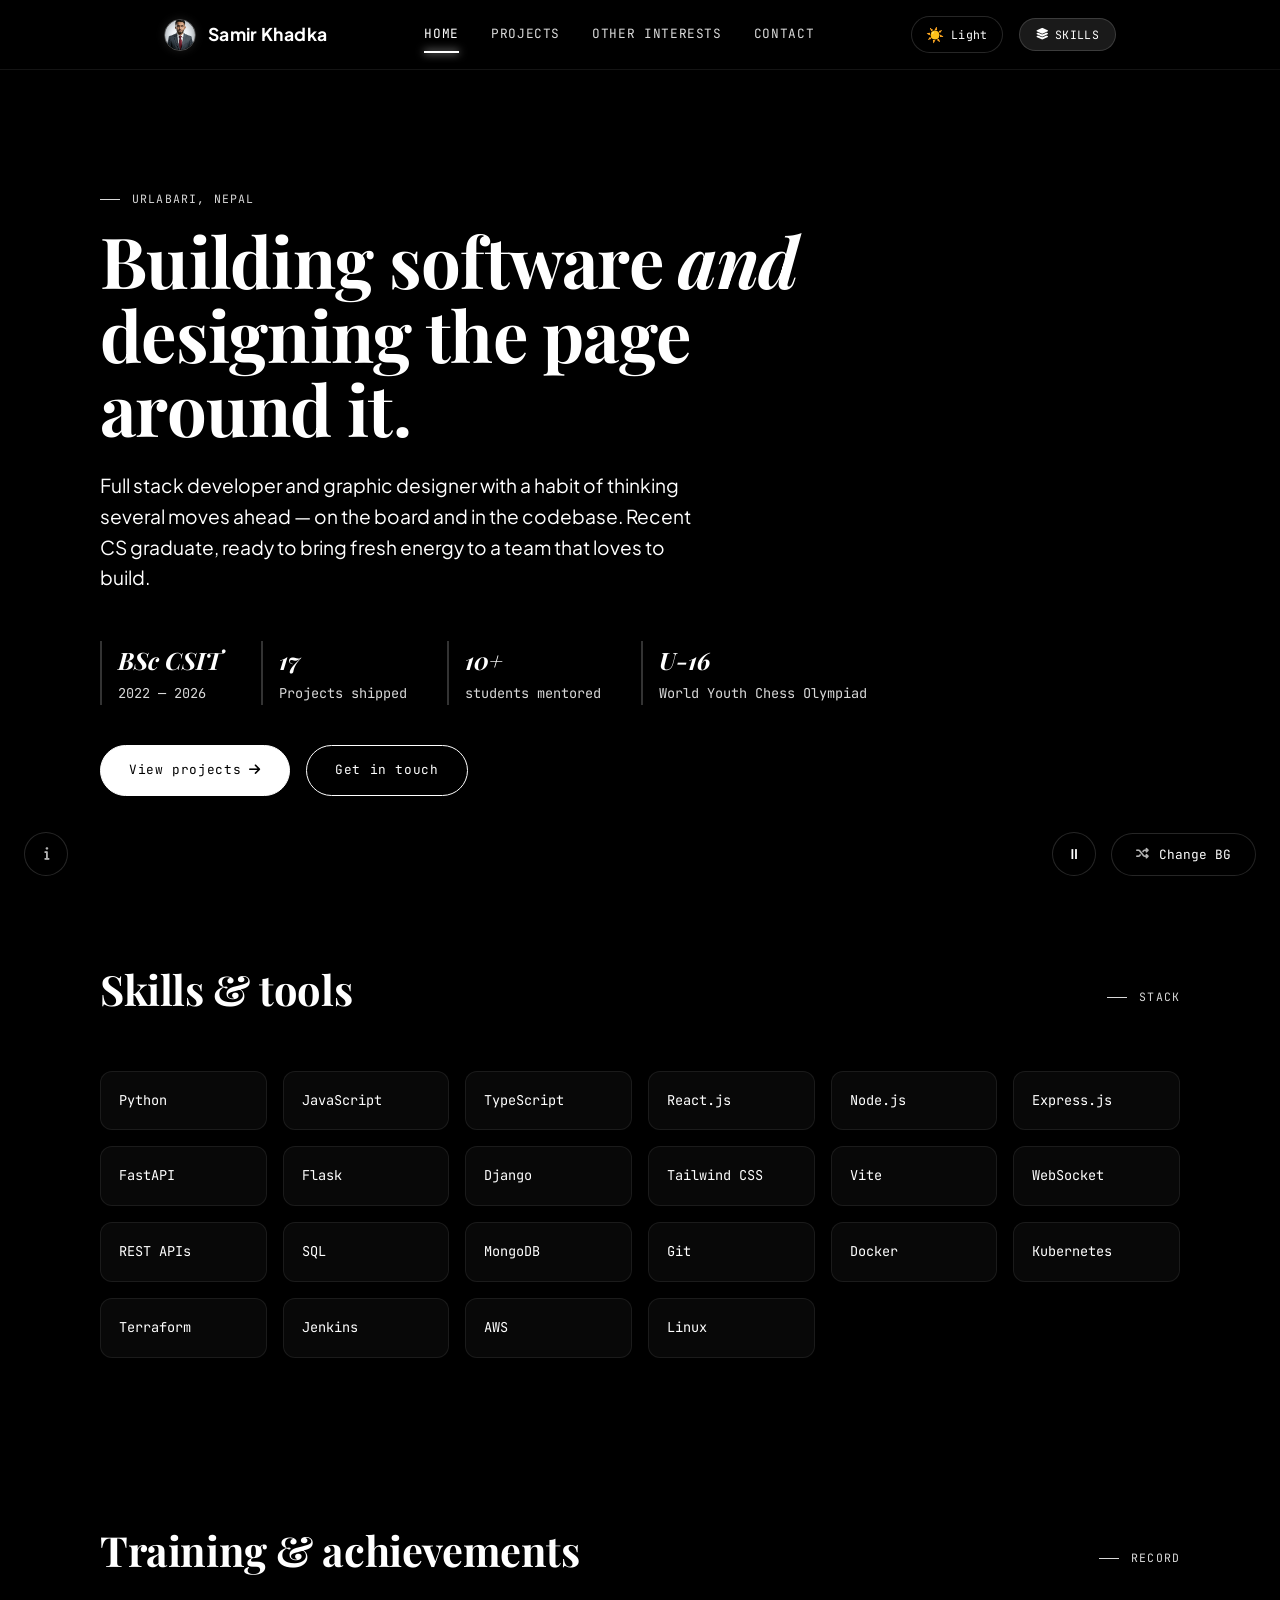
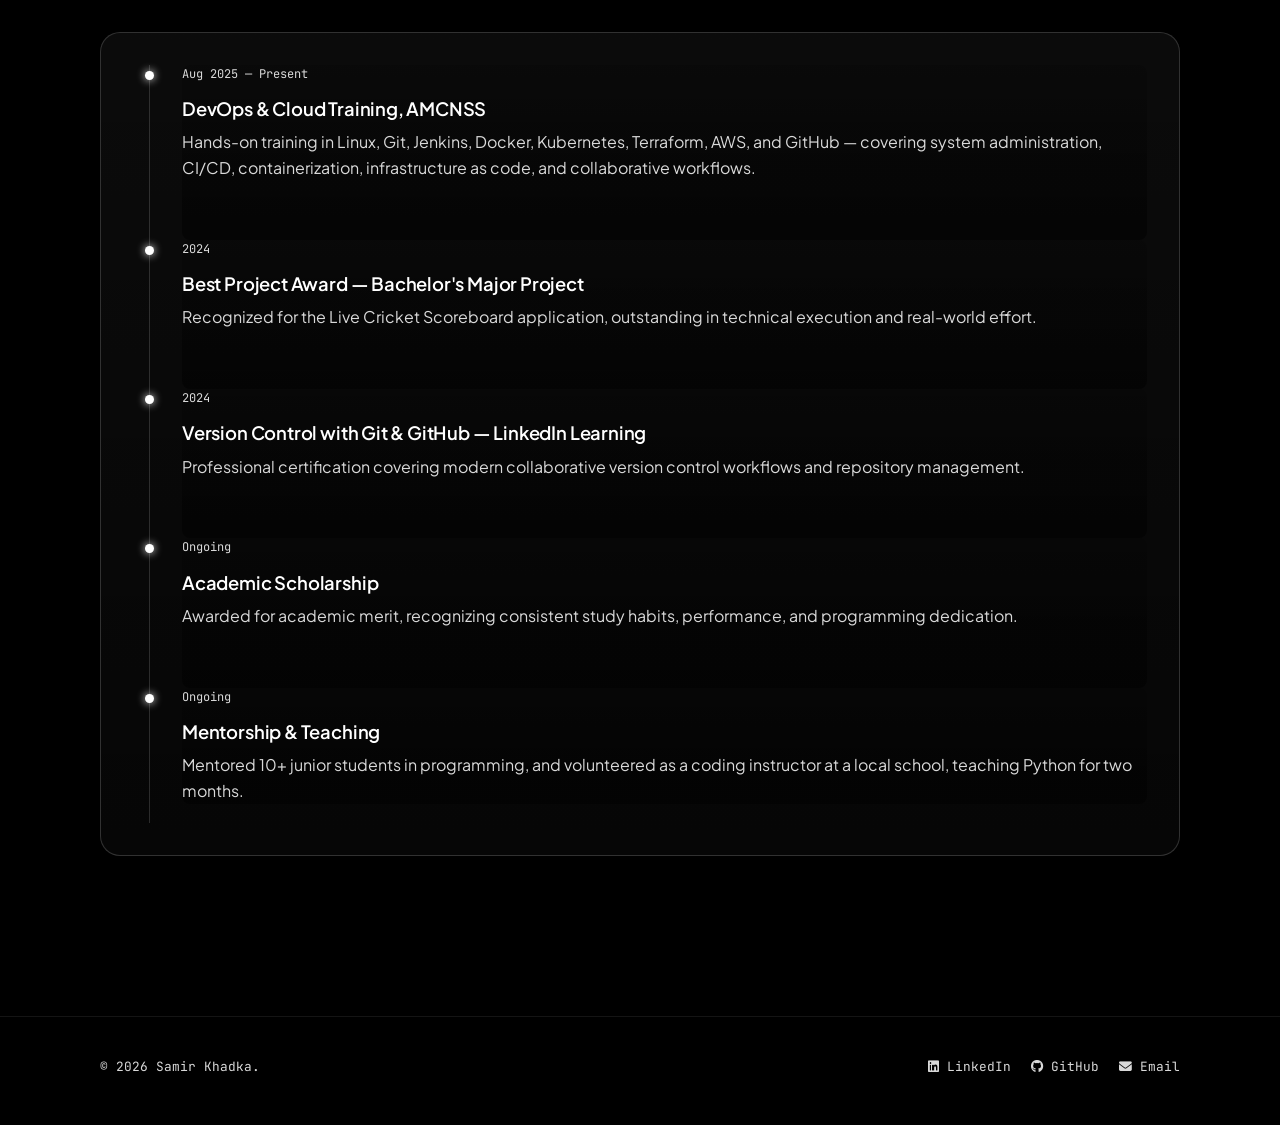
==== commit ce3c2cbd: "Update portfolio" ====
--- a/index.html
+++ b/index.html
@@ -31,7 +31,6 @@
         <a href="index.html" class="active">Home</a>
         <a href="projects.html">Projects</a>
         <a href="interests.html">Other Interests</a>
-        <a href="watch/">Watch</a>
         <a href="contact.html">Contact</a>
       </nav>
       <div class="header-actions">
@@ -142,26 +141,6 @@
     </div>
   </section>
 
-  <!-- Watch the build -->
-  <section class="reveal-up">
-    <div class="section-inner">
-      <div class="section-head">
-        <h2>Watch AI agents build this site</h2>
-        <span class="eyebrow">Watch</span>
-      </div>
-      <p class="lead">Sixteen AI agents, one website, built live in the browser — every layer, every pixel, in 38 seconds.</p>
-      <div class="glass-card" style="padding: 16px;">
-        <video class="watch-video" controls autoplay muted loop playsinline preload="metadata" poster="assets/agents-poster.jpg">
-          <source src="assets/agents-16x9.mp4" type="video/mp4">
-        </video>
-      </div>
-      <div class="btn-row" style="margin-top: 24px;">
-        <a href="watch/" class="btn solid">Watch it live <i class="fas fa-arrow-right"></i></a>
-        <a href="assets/agents-16x9.mp4" class="btn" download>Download the video</a>
-      </div>
-    </div>
-  </section>
-
   <!-- Footer -->
   <footer class="site-foot">
     <div class="foot-inner">
--- a/style.css
+++ b/style.css
@@ -2005,9 +2005,6 @@
   *, *::before, *::after { animation-duration: 0.01ms !important; animation-iteration-count: 1 !important; transition-duration: 0.01ms !important; scroll-behavior: auto !important; }
 }
 
-/* Watch section video (added 2026-11-14 — agent-build video) */
-.watch-video { width: 100%; display: block; border-radius: 12px; }
-
 /* Light mode: Skills button used hardcoded white text (unreadable on ivory) */
 [data-theme="light"] .drawer-toggle-btn {
   background: rgba(26, 18, 9, 0.08);
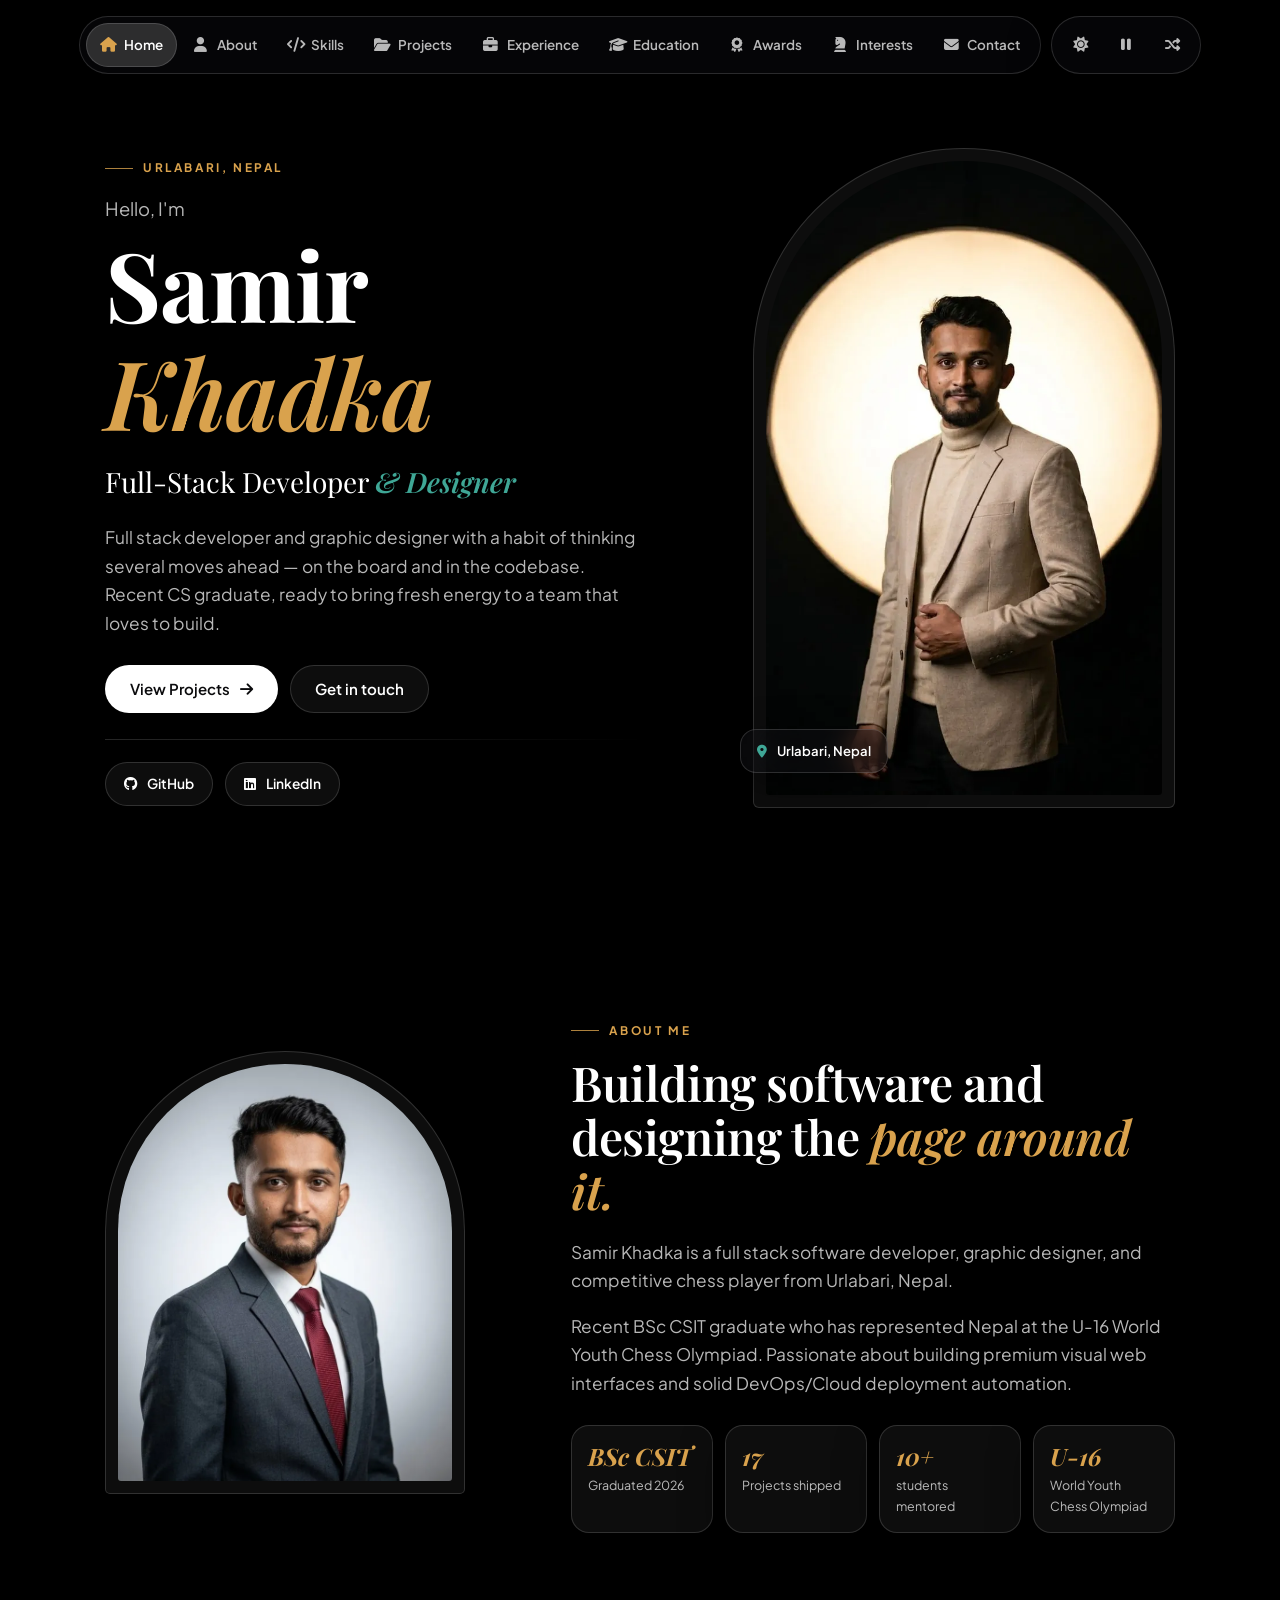
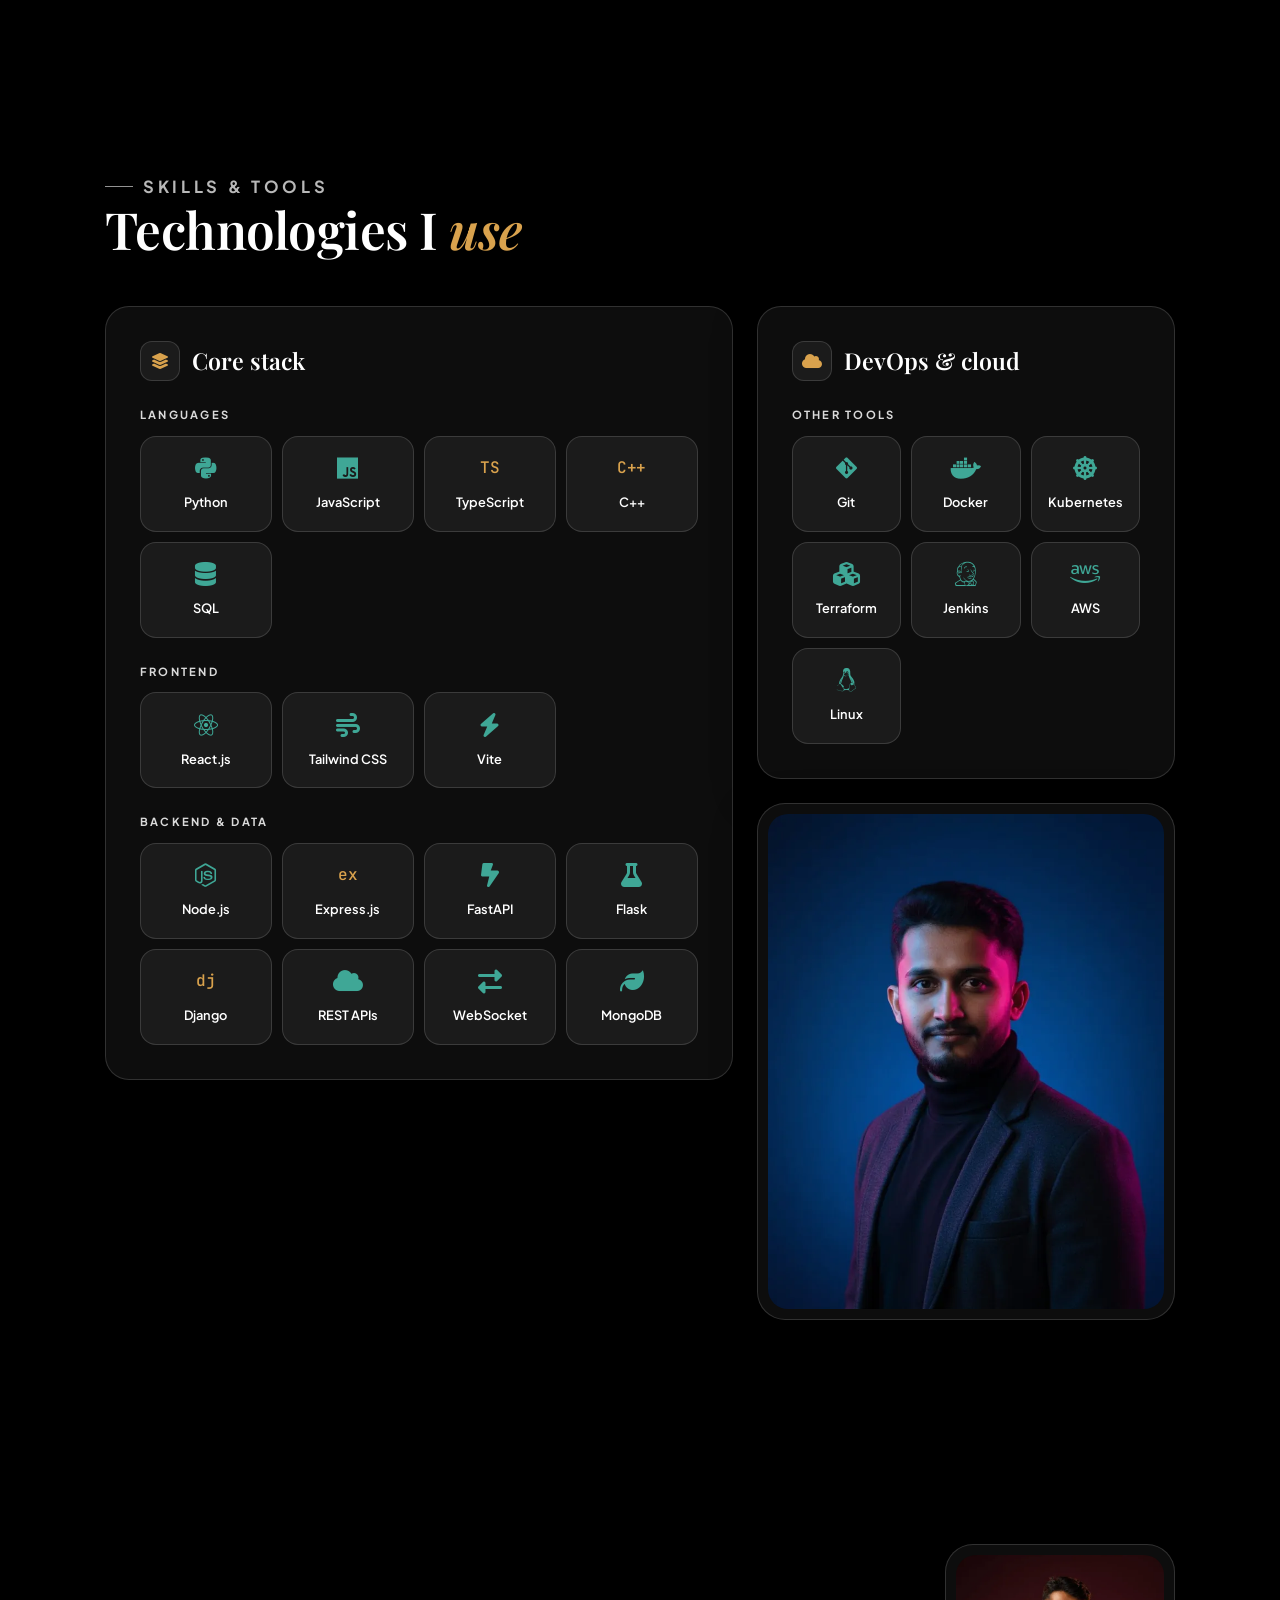
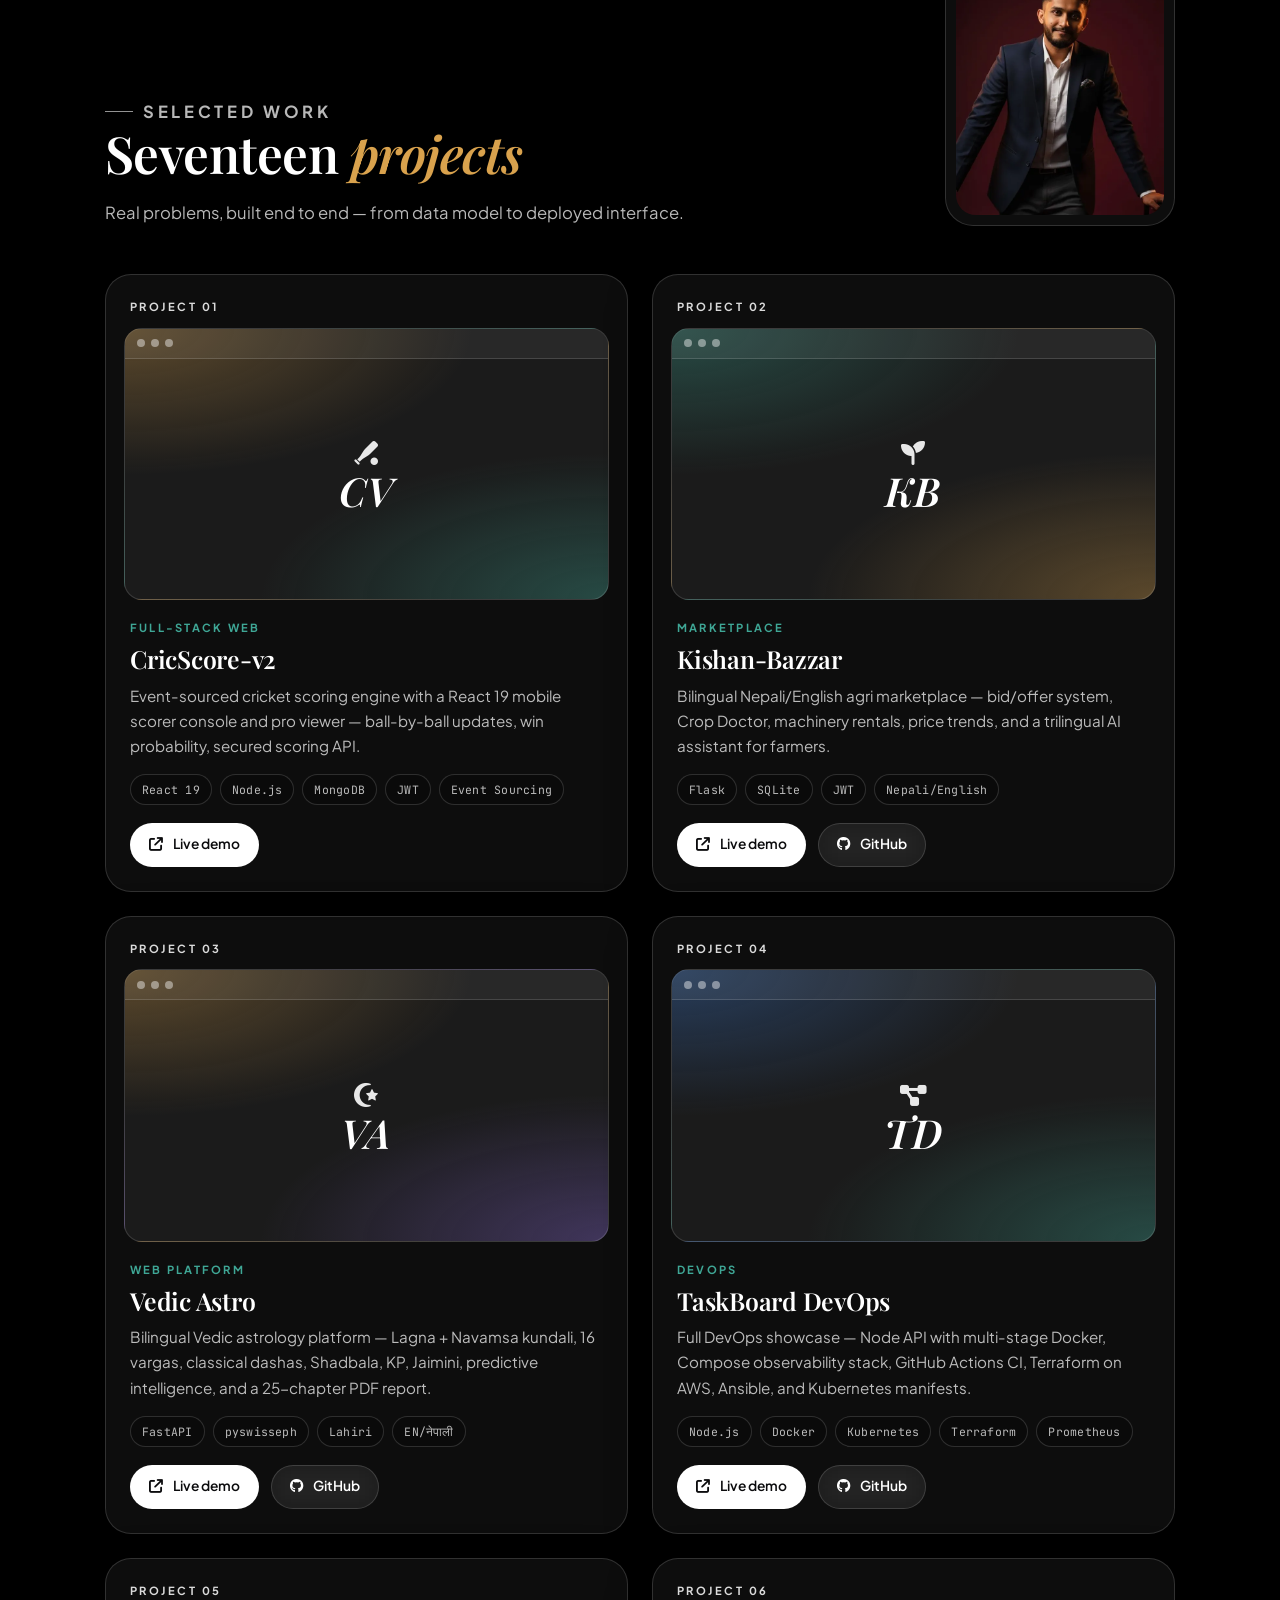
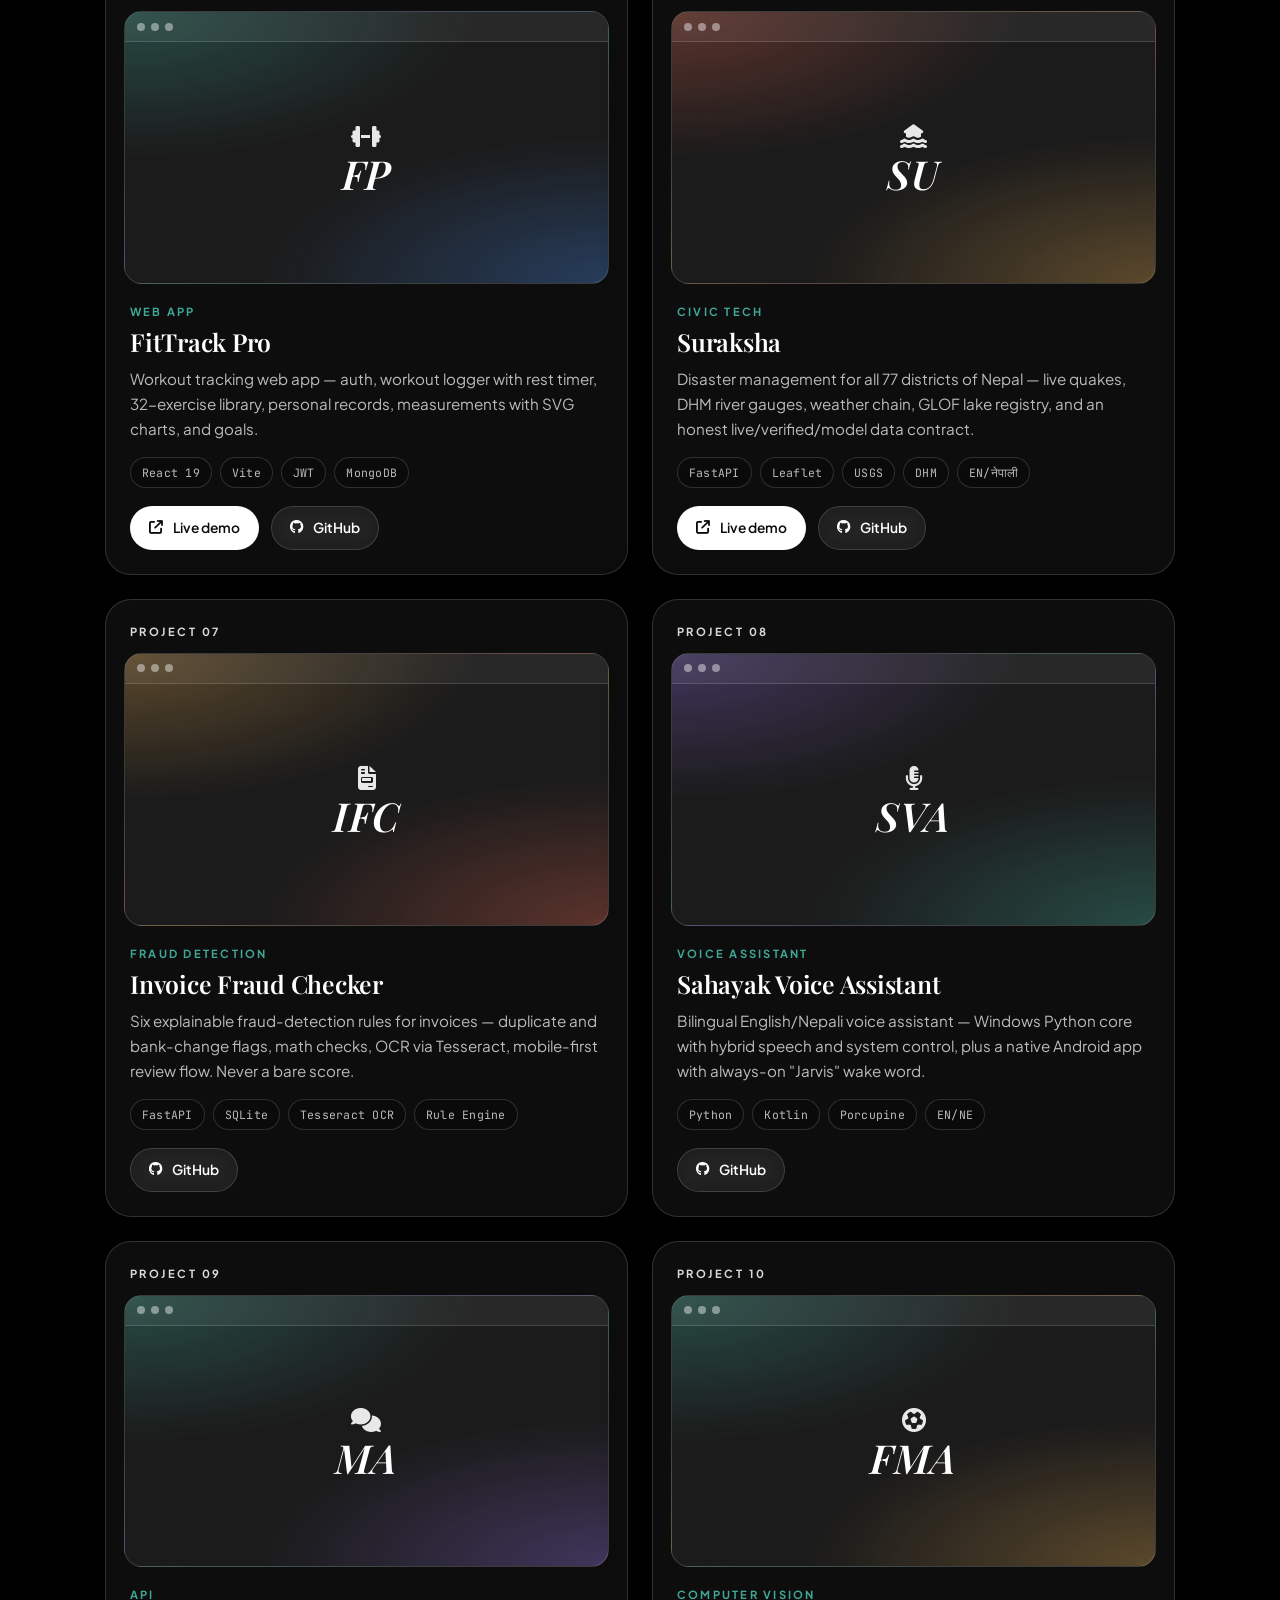
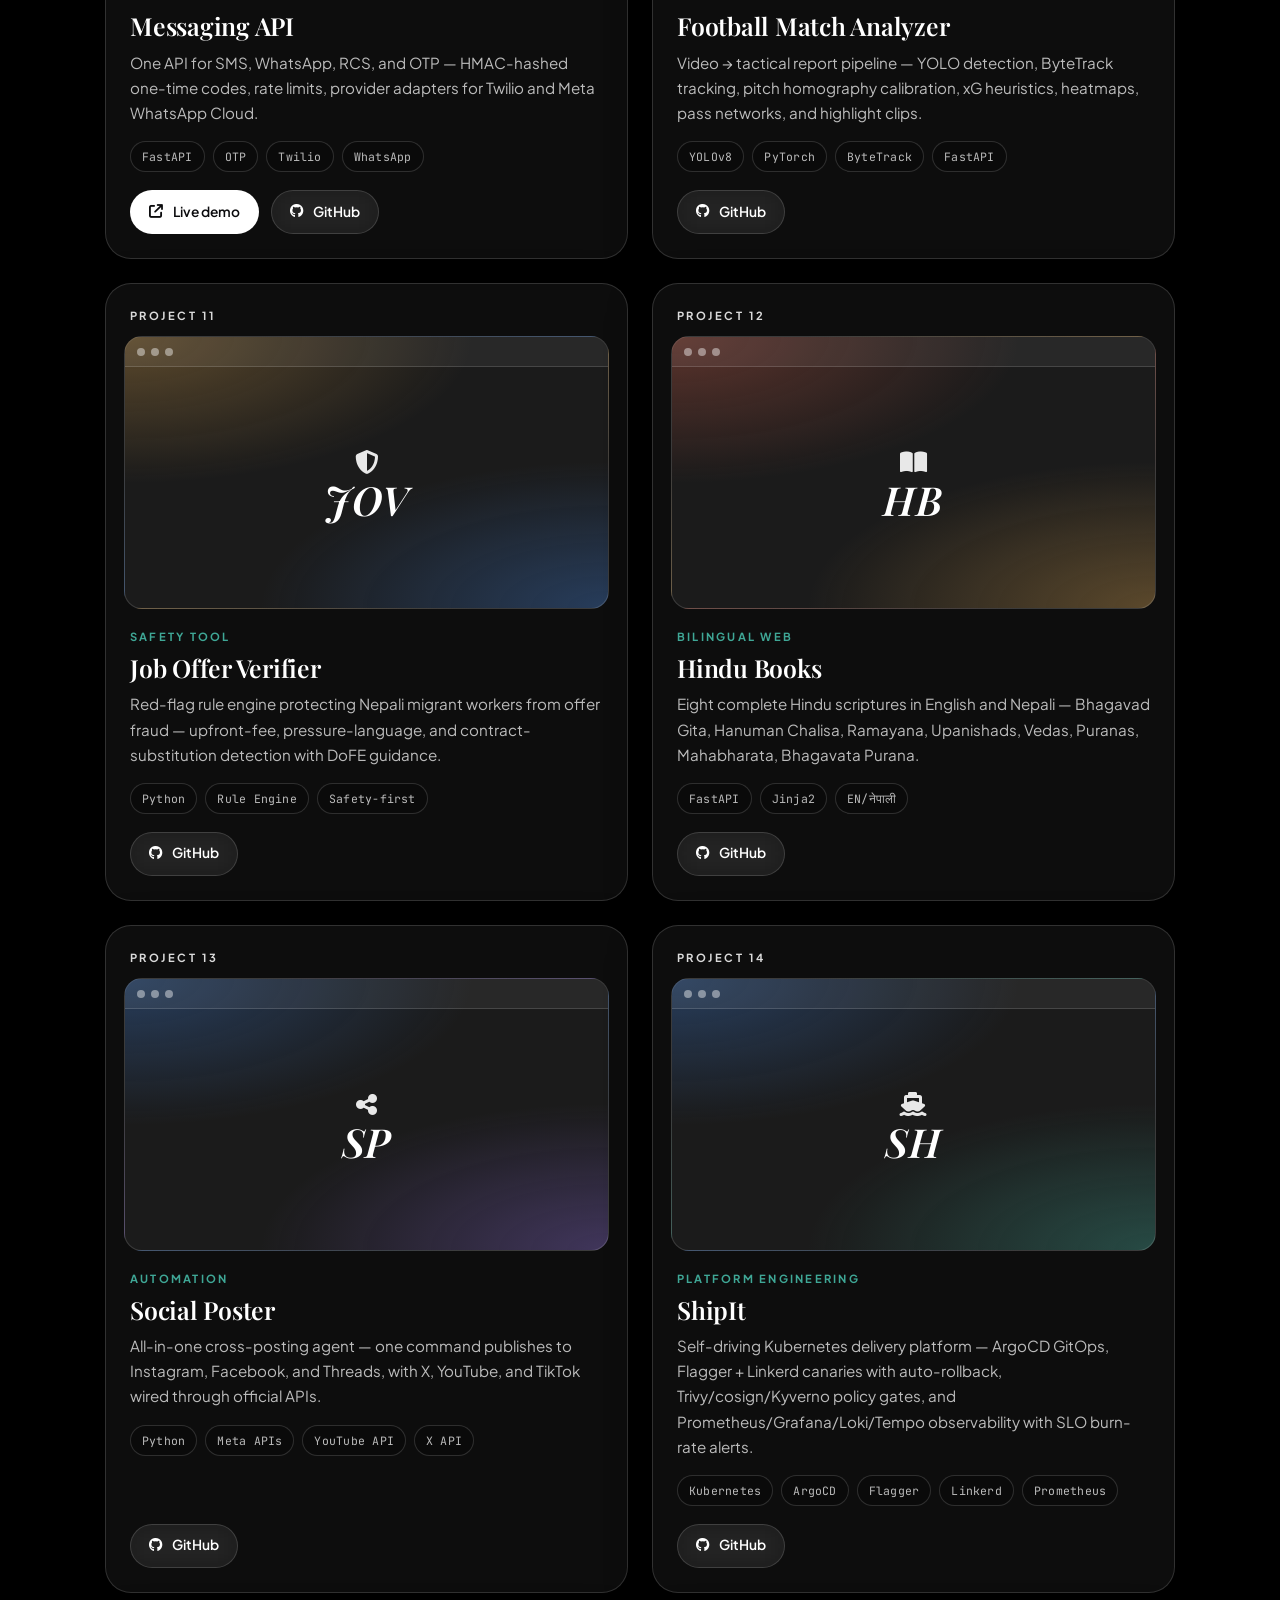
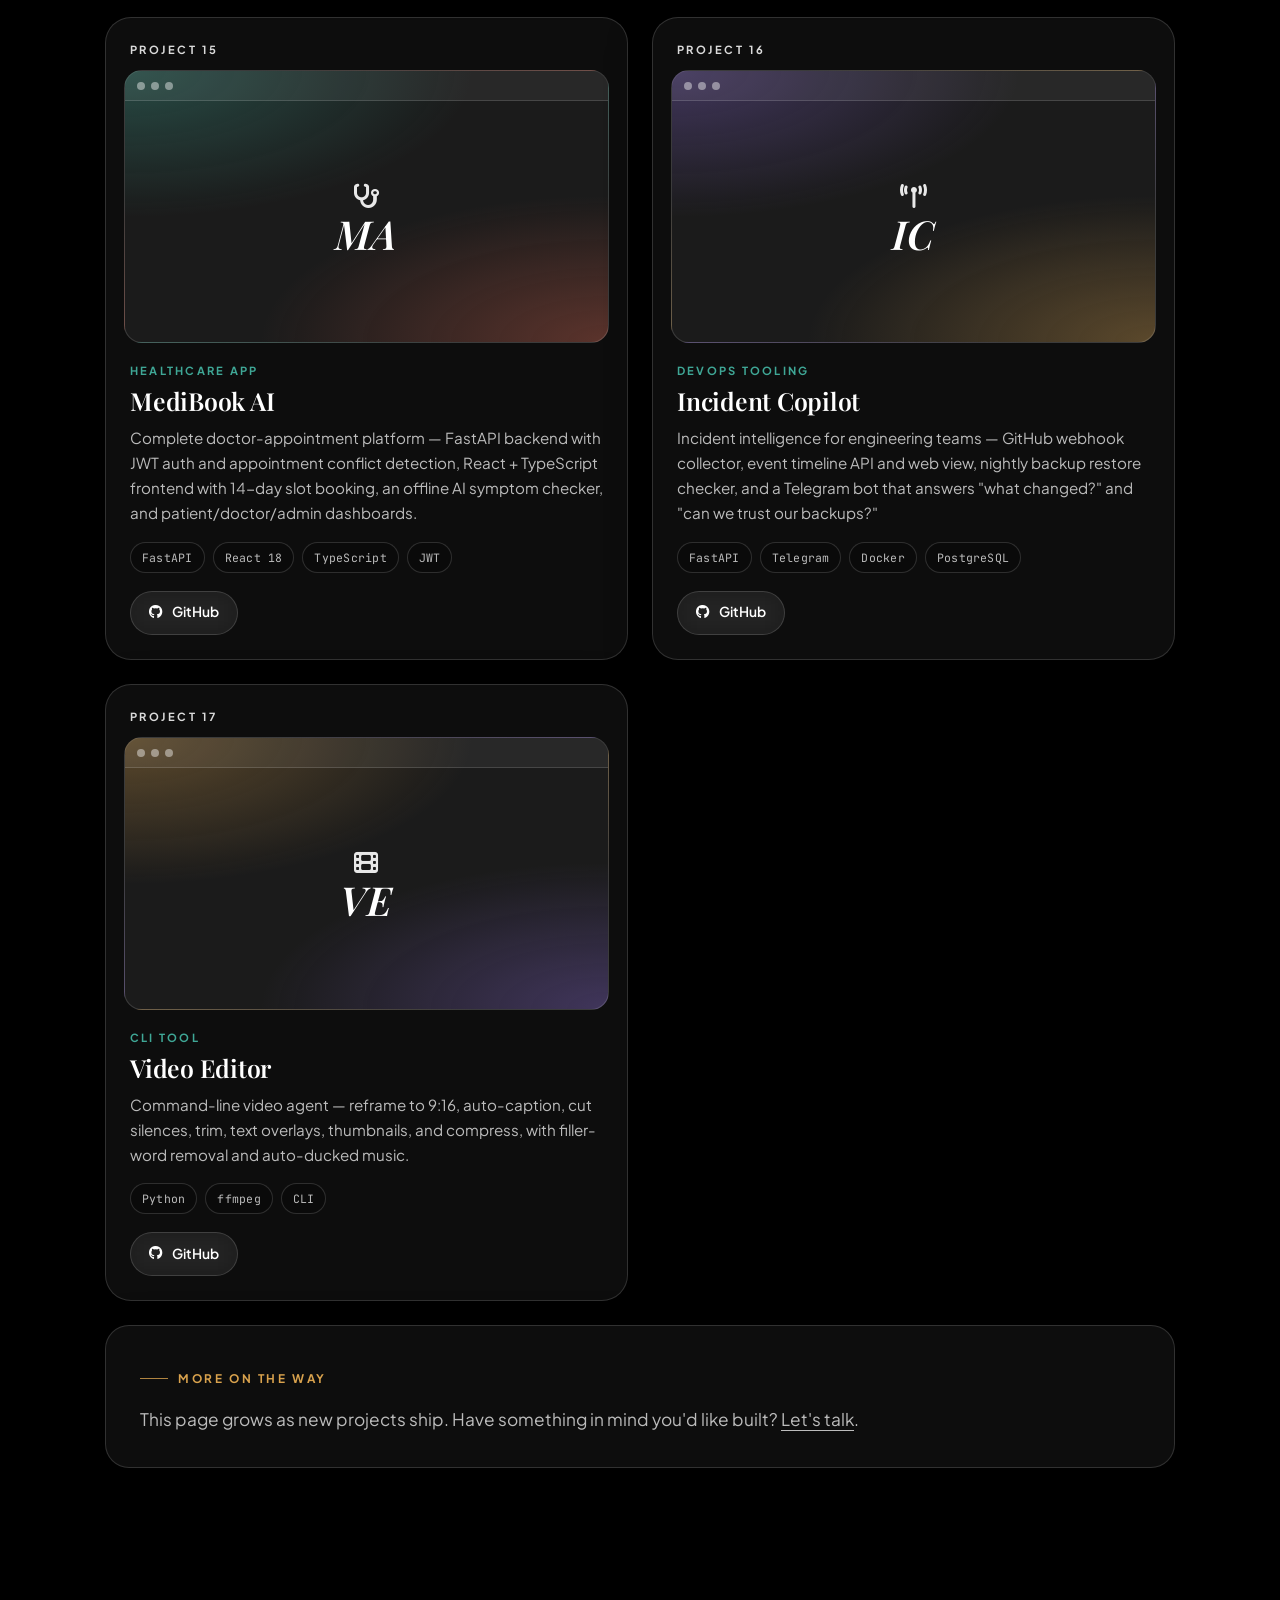
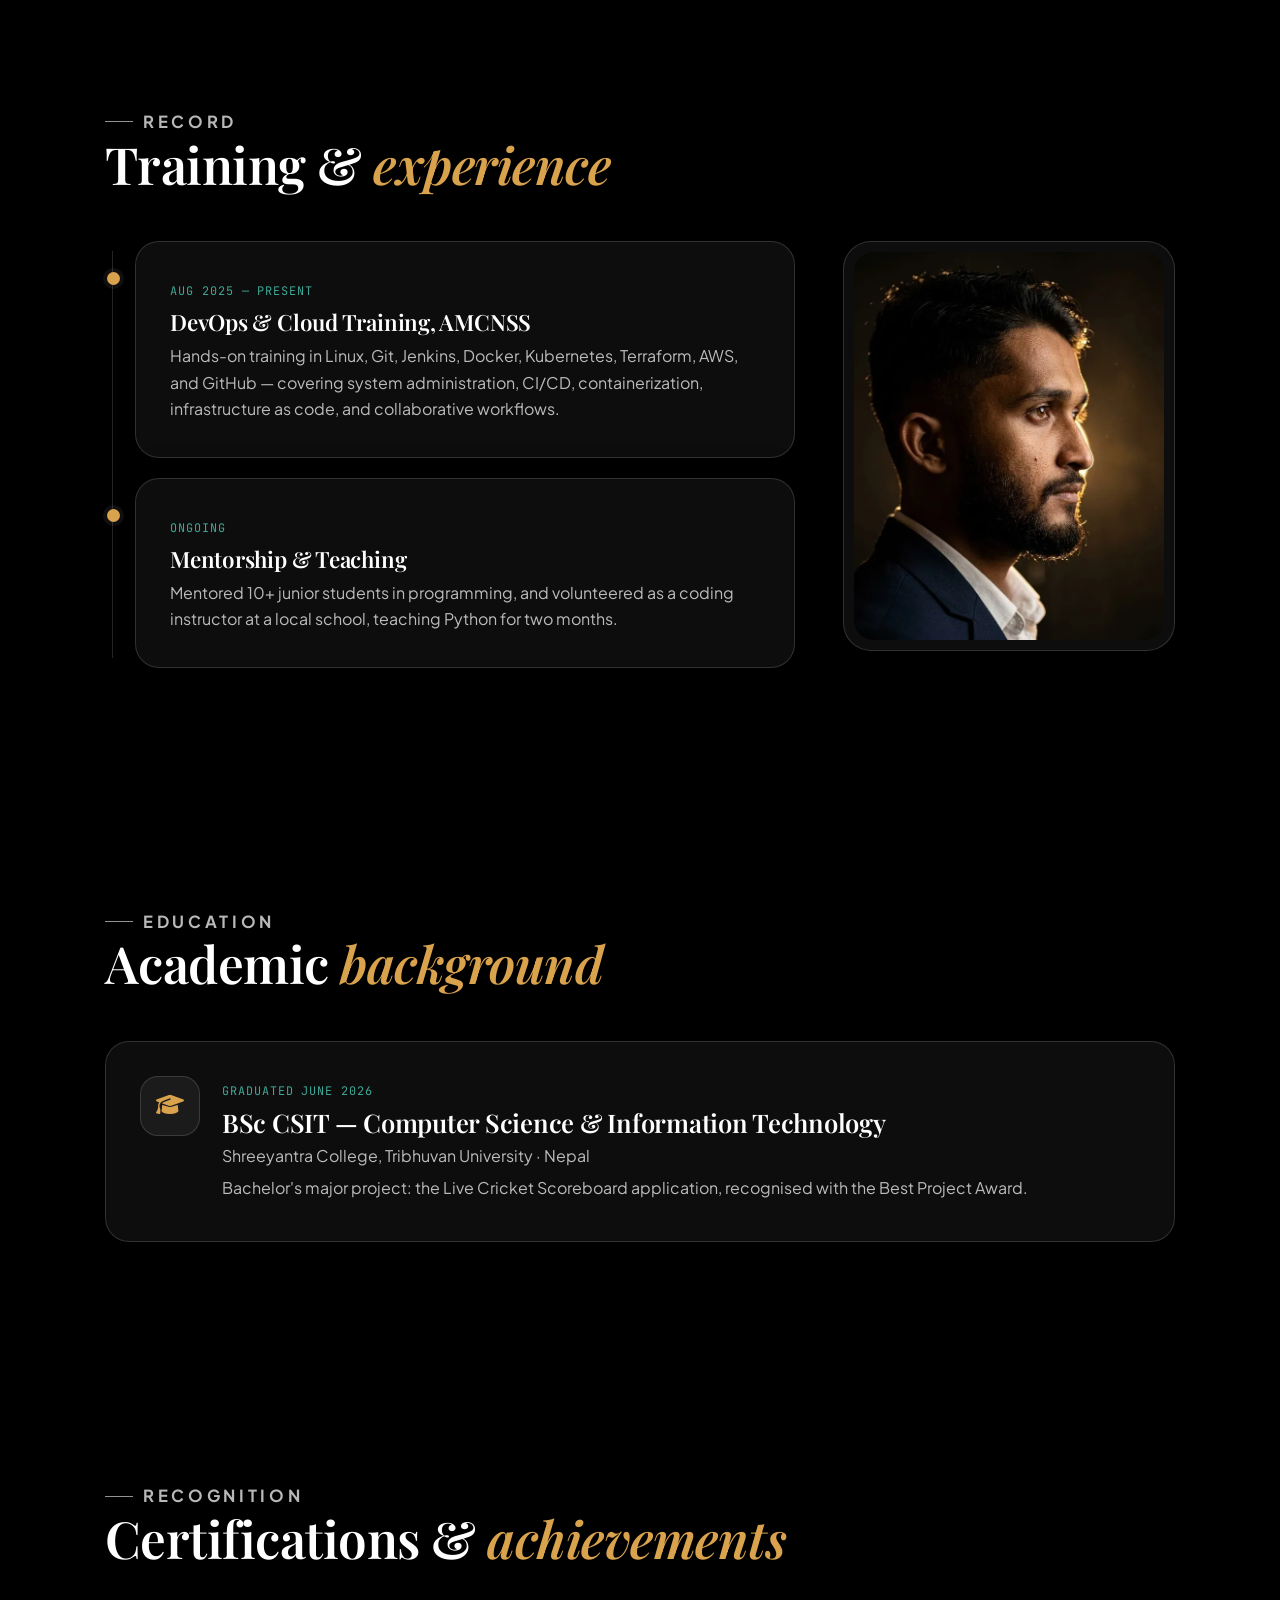
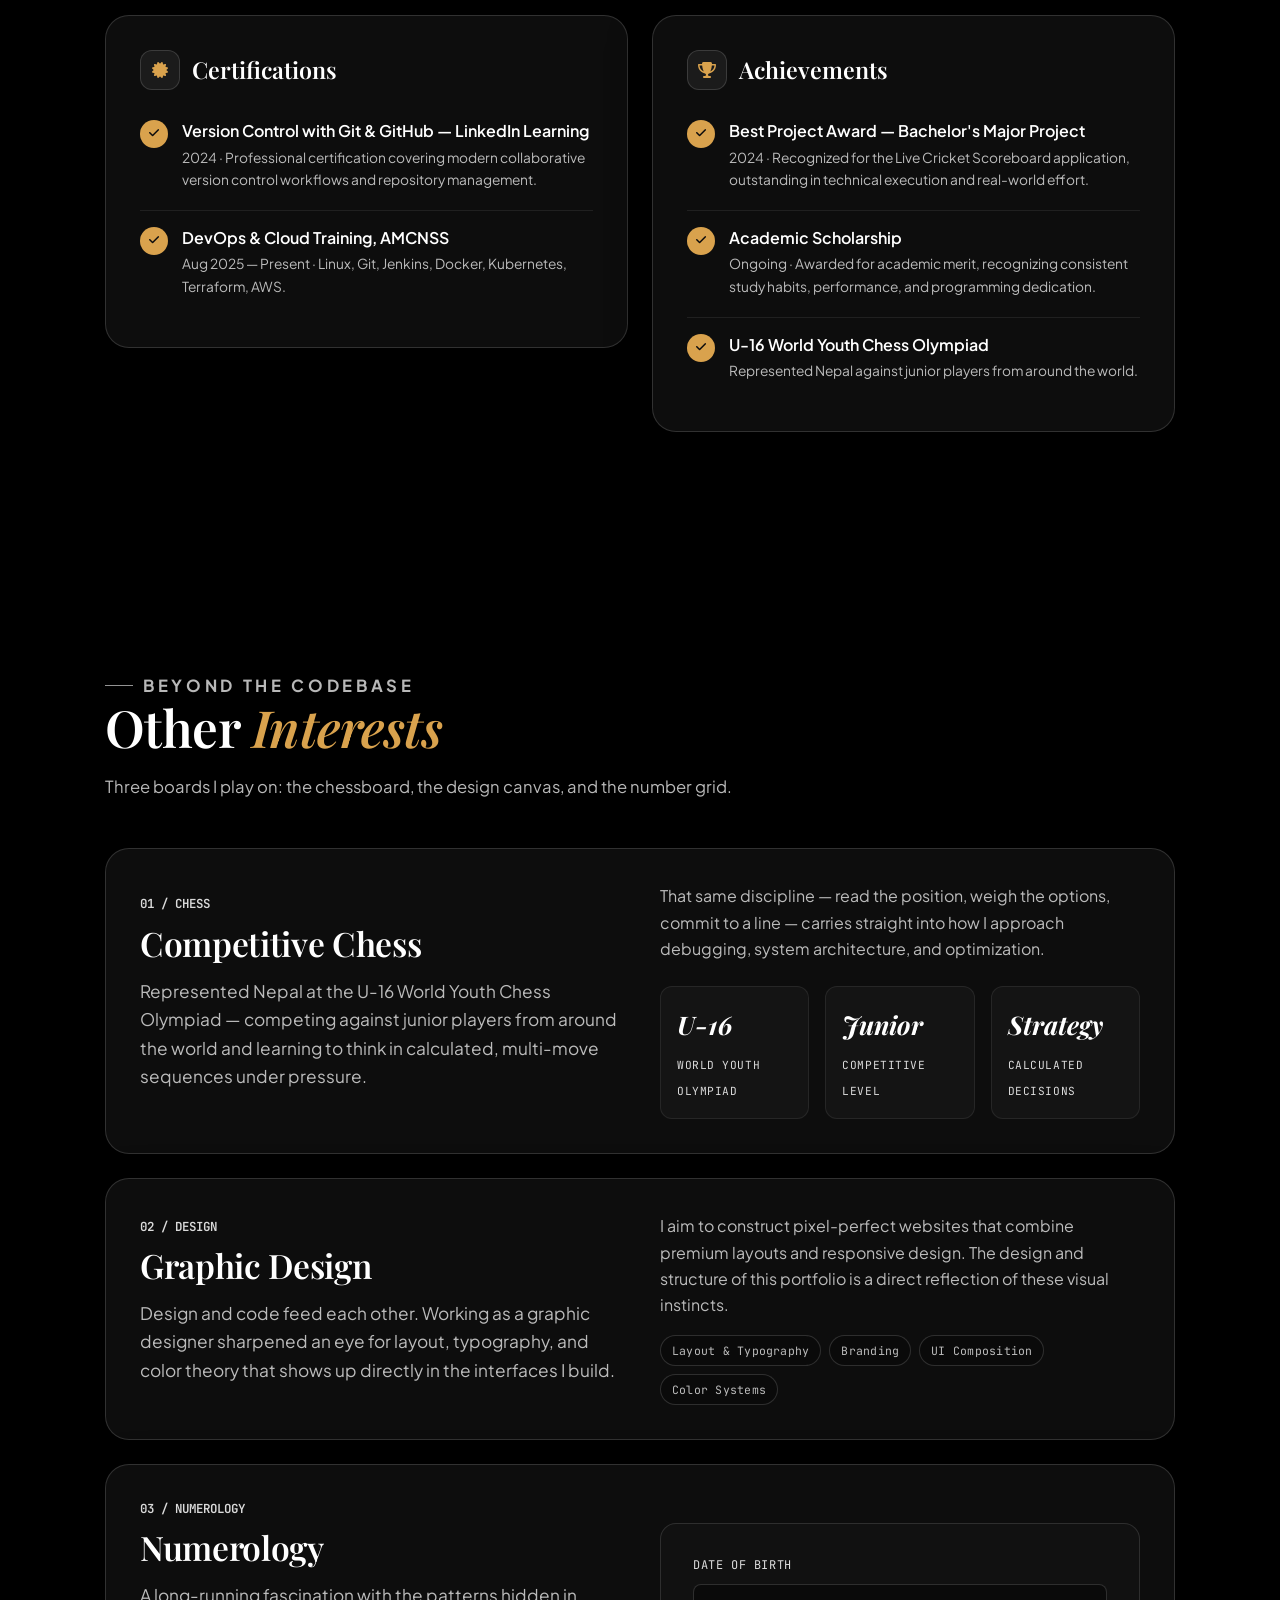
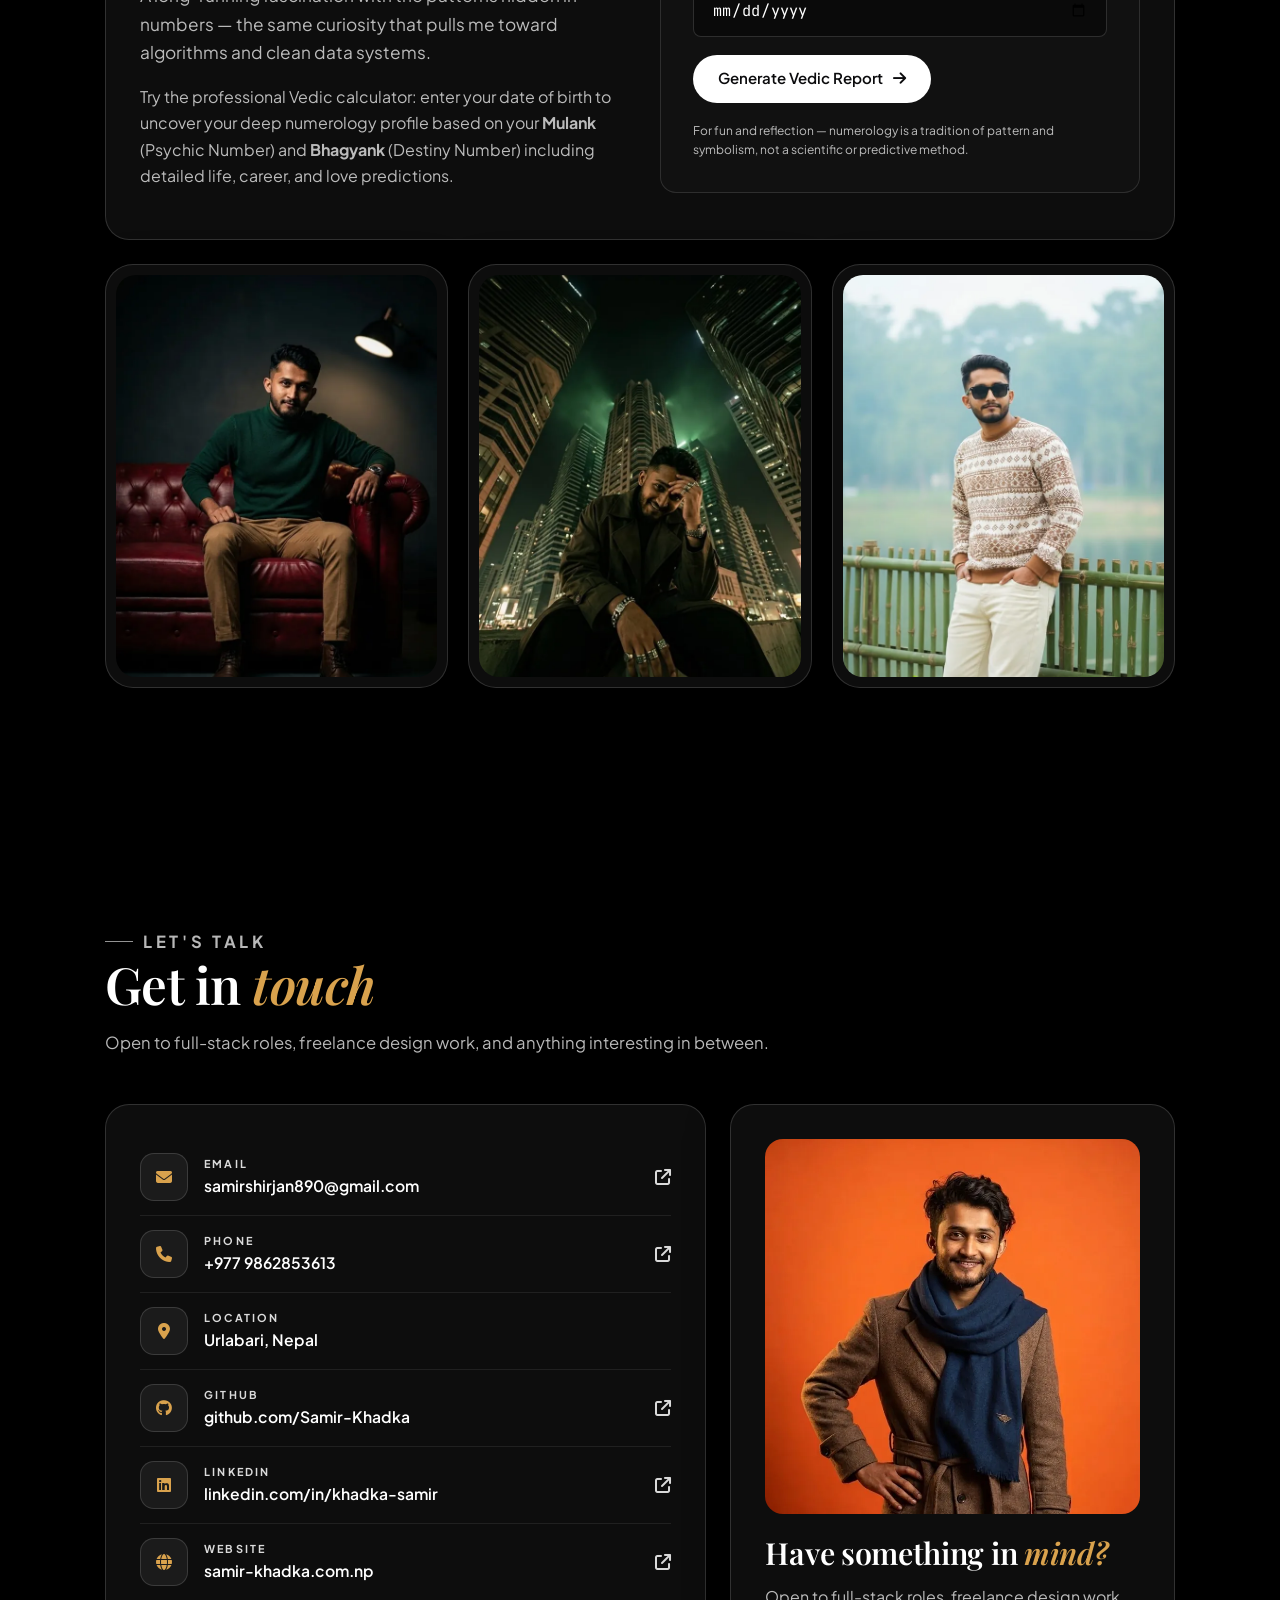
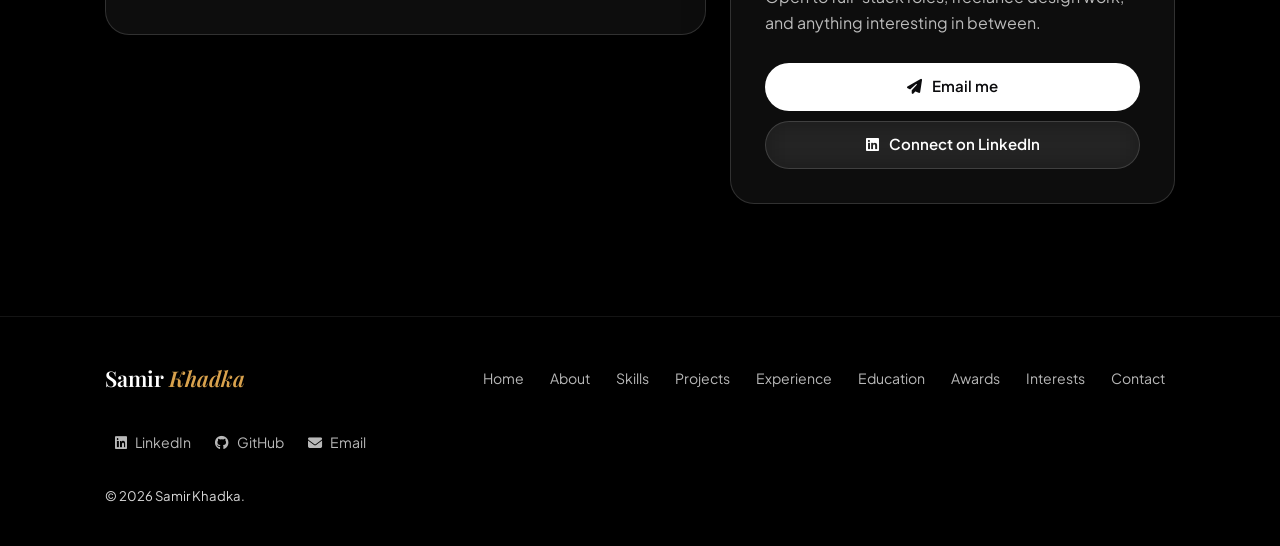
==== commit 934f2877: "Portfolio redesign: single scrolling page with pill navigation, arched photo frames, grouped skill t" ====
--- a/index.html
+++ b/index.html
@@ -2,218 +2,583 @@
 <html lang="en" data-theme="dark">
 <head>
   <meta charset="UTF-8">
-  <meta name="viewport" content="width=device-width, initial-scale=1.0">
+  <meta name="viewport" content="width=device-width, initial-scale=1.0, viewport-fit=cover">
   <title>Samir Khadka — Full-Stack Developer</title>
-  <meta name="description" content="Samir Khadka — full-stack software developer from Nepal. React, Node.js, Python, DevOps & Cloud. Recent BSc CSIT graduate building real, shipped software.">
-  <link rel="canonical" href="https://samir-khadka.com.np/"> <link rel="icon" type="image/svg+xml" href="/favicon.svg"> <link rel="icon" type="image/png" sizes="96x96" href="/favicon-96x96.png"> <link rel="apple-touch-icon" href="/apple-touch-icon.png"> <meta name="theme-color" content="#0f172a"> <meta property="og:type" content="website"> <meta property="og:site_name" content="Samir Khadka"> <meta property="og:title" content="Samir Khadka — Full-Stack Developer"> <meta property="og:description" content="Full-stack developer from Urlabari, Nepal. React, Node.js, Python, DevOps & Cloud. 17 projects shipped live."> <meta property="og:url" content="https://samir-khadka.com.np/"> <meta property="og:image" content="https://samir-khadka.com.np/assets/profile.jpg"> <meta name="twitter:card" content="summary_large_image"> <meta name="twitter:title" content="Samir Khadka — Full-Stack Developer"> <meta name="twitter:description" content="Full-stack developer from Urlabari, Nepal. React, Node.js, Python, DevOps & Cloud. 17 projects shipped live."> <meta name="twitter:image" content="https://samir-khadka.com.np/assets/profile.jpg">
+  <meta name="description" content="Samir Khadka — full-stack software developer from Nepal. React, Node.js, Python, DevOps &amp; Cloud. Recent BSc CSIT graduate building real, shipped software.">
+  <link rel="canonical" href="https://samir-khadka.com.np/">
+  <link rel="icon" type="image/svg+xml" href="/favicon.svg">
+  <link rel="icon" type="image/png" sizes="96x96" href="/favicon-96x96.png">
+  <link rel="apple-touch-icon" href="/apple-touch-icon.png">
+  <meta name="theme-color" content="#0f172a">
+  <meta property="og:type" content="website">
+  <meta property="og:site_name" content="Samir Khadka">
+  <meta property="og:title" content="Samir Khadka — Full-Stack Developer">
+  <meta property="og:description" content="Full-stack developer from Urlabari, Nepal. React, Node.js, Python, DevOps &amp; Cloud. 17 projects shipped live.">
+  <meta property="og:url" content="https://samir-khadka.com.np/">
+  <meta property="og:image" content="https://samir-khadka.com.np/assets/profile.jpg">
+  <meta name="twitter:card" content="summary_large_image">
+  <meta name="twitter:title" content="Samir Khadka — Full-Stack Developer">
+  <meta name="twitter:description" content="Full-stack developer from Urlabari, Nepal. React, Node.js, Python, DevOps &amp; Cloud. 17 projects shipped live.">
+  <meta name="twitter:image" content="https://samir-khadka.com.np/assets/profile.jpg">
   <link rel="preconnect" href="https://fonts.googleapis.com">
   <link rel="preconnect" href="https://fonts.gstatic.com" crossorigin>
   <link rel="stylesheet" href="https://cdnjs.cloudflare.com/ajax/libs/font-awesome/6.4.0/css/all.min.css">
-  <link rel="stylesheet" href="style.css?v=4">
-  <script>!function(){var t=localStorage.getItem('portfolioTheme');document.documentElement.setAttribute('data-theme',t||'dark');}();</script>
+  <link rel="stylesheet" href="style.css?v=5">
+  <script>!function(){var t;try{t=localStorage.getItem('portfolioTheme')}catch(e){}document.documentElement.setAttribute('data-theme',t||'dark');}();</script>
 </head>
 <body>
-
-  <!-- Screen background fixed video container -->
-  <div class="bg-container">
-    <video id="bgVideo" class="bg-video" autoplay loop muted playsinline></video>
+  <a class="skip-link" href="#main">Skip to content</a>
+
+  <!-- Background video + overlay (kept from the dark glass theme) -->
+  <div class="bg-container" aria-hidden="true">
+    <video id="bgVideo" class="bg-video" autoplay loop muted playsinline tabindex="-1"></video>
   </div>
-  <div class="video-overlay"></div>
-
-  <!-- Header Navigation -->
-  <header class="site-head">
-    <div class="nav-inner">
-      <a href="index.html" class="brand">
-        <img src="assets/profile.jpg" alt="Samir Khadka Profile Photo" class="brand-avatar">
-        Samir Khadka
-      </a>
-      <nav class="links">
-        <a href="index.html" class="active">Home</a>
-        <a href="projects.html">Projects</a>
-        <a href="interests.html">Other Interests</a>
-        <a href="contact.html">Contact</a>
-      </nav>
-      <div class="header-actions">
-        <button onclick="toggleTheme()" class="theme-toggle-btn" id="themeBtn" aria-label="Switch theme">
-          <span class="theme-icon">☀️</span><span class="theme-label">Light</span>
-        </button>
-        <button onclick="toggleSidebar(true)" class="drawer-toggle-btn" aria-label="Open Skills Drawer">
-          <i class="fas fa-layer-group"></i> <span class="drawer-label">Skills</span>
-        </button>
-        <button class="nav-toggle" aria-label="Toggle menu">
-          <span></span><span></span><span></span>
-        </button>
-      </div>
+  <div class="video-overlay" aria-hidden="true"></div>
+
+  <header class="top-bar">
+    <nav class="pill top-nav" id="topNav" aria-label="Sections">
+      <span class="pill-glider" aria-hidden="true"></span>
+      <a href="#home" data-nav><i class="fas fa-house" aria-hidden="true"></i><span>Home</span></a><a href="#about" data-nav><i class="fas fa-user" aria-hidden="true"></i><span>About</span></a><a href="#skills" data-nav><i class="fas fa-code" aria-hidden="true"></i><span>Skills</span></a><a href="#projects" data-nav><i class="fas fa-folder-open" aria-hidden="true"></i><span>Projects</span></a><a href="#experience" data-nav><i class="fas fa-briefcase" aria-hidden="true"></i><span>Experience</span></a><a href="#education" data-nav><i class="fas fa-graduation-cap" aria-hidden="true"></i><span>Education</span></a><a href="#achievements" data-nav><i class="fas fa-award" aria-hidden="true"></i><span>Awards</span></a><a href="#interests" data-nav><i class="fas fa-chess-knight" aria-hidden="true"></i><span>Interests</span></a><a href="#contact" data-nav><i class="fas fa-envelope" aria-hidden="true"></i><span>Contact</span></a>
+    </nav>
+    <div class="pill controls" role="group" aria-label="Display controls">
+      <button type="button" id="themeBtn" aria-label="Switch to light theme"><i class="fas fa-sun" aria-hidden="true"></i></button>
+      <button type="button" id="bgToggle" aria-label="Pause background video" aria-pressed="false"><i class="fas fa-pause" aria-hidden="true"></i></button>
+      <button type="button" id="bgChange" aria-label="Change background video"><i class="fas fa-shuffle" aria-hidden="true"></i></button>
     </div>
   </header>
 
-  <!-- Main Hero Section -->
-  <section class="hero reveal-up">
-    <div class="hero-inner">
-      <div class="eyebrow">Urlabari, Nepal</div>
-      <h1>Building software <span class="heading-cinematic">and</span><br>designing the page around it.</h1>
-      <p class="lead">Full stack developer and graphic designer with a habit of thinking several moves ahead — on the board and in the codebase. Recent CS graduate, ready to bring fresh energy to a team that loves to build.</p>
-
-      <div class="hero-meta">
-        <div><strong>BSc CSIT</strong>2022 — 2026</div>
-        <div><strong>17</strong>Projects shipped</div>
-        <div><strong>10+</strong>students mentored</div>
-        <div><strong>U-16</strong>World Youth Chess Olympiad</div>
-      </div>
-
-      <div class="btn-row">
-        <a href="projects.html" class="btn solid">View projects <i class="fas fa-arrow-right"></i></a>
-        <a href="contact.html" class="btn">Get in touch</a>
-      </div>
-    </div>
-  </section>
-
-  <!-- Skills & Tools -->
-  <section class="reveal-up">
-    <div class="section-inner">
-      <div class="section-head">
-        <h2>Skills &amp; tools</h2>
-        <span class="eyebrow">Stack</span>
-      </div>
-      <div class="skill-grid">
-        <div class="skill-cell">Python</div>
-        <div class="skill-cell">JavaScript</div>
-        <div class="skill-cell">TypeScript</div>
-        <div class="skill-cell">React.js</div>
-        <div class="skill-cell">Node.js</div>
-        <div class="skill-cell">Express.js</div>
-        <div class="skill-cell">FastAPI</div>
-        <div class="skill-cell">Flask</div>
-        <div class="skill-cell">Django</div>
-        <div class="skill-cell">Tailwind CSS</div>
-        <div class="skill-cell">Vite</div>
-        <div class="skill-cell">WebSocket</div>
-        <div class="skill-cell">REST APIs</div>
-        <div class="skill-cell">SQL</div>
-        <div class="skill-cell">MongoDB</div>
-        <div class="skill-cell">Git</div>
-        <div class="skill-cell">Docker</div>
-        <div class="skill-cell">Kubernetes</div>
-        <div class="skill-cell">Terraform</div>
-        <div class="skill-cell">Jenkins</div>
-        <div class="skill-cell">AWS</div>
-        <div class="skill-cell">Linux</div>
-      </div>
-    </div>
-  </section>
-
-  <!-- Training & Achievements -->
-  <section class="reveal-up">
-    <div class="section-inner">
-      <div class="section-head">
-        <h2>Training &amp; achievements</h2>
-        <span class="eyebrow">Record</span>
-      </div>
-      <div class="glass-card">
-        <div class="timeline">
-          <div class="tl-item">
-            <span class="date">Aug 2025 — Present</span>
-            <h4>DevOps &amp; Cloud Training, AMCNSS</h4>
-            <p>Hands-on training in Linux, Git, Jenkins, Docker, Kubernetes, Terraform, AWS, and GitHub — covering system administration, CI/CD, containerization, infrastructure as code, and collaborative workflows.</p>
-          </div>
-          <div class="tl-item">
-            <span class="date">2024</span>
-            <h4>Best Project Award — Bachelor's Major Project</h4>
-            <p>Recognized for the Live Cricket Scoreboard application, outstanding in technical execution and real-world effort.</p>
-          </div>
-          <div class="tl-item">
-            <span class="date">2024</span>
-            <h4>Version Control with Git &amp; GitHub — LinkedIn Learning</h4>
-            <p>Professional certification covering modern collaborative version control workflows and repository management.</p>
-          </div>
-          <div class="tl-item">
-            <span class="date">Ongoing</span>
-            <h4>Academic Scholarship</h4>
-            <p>Awarded for academic merit, recognizing consistent study habits, performance, and programming dedication.</p>
-          </div>
-          <div class="tl-item">
-            <span class="date">Ongoing</span>
-            <h4>Mentorship &amp; Teaching</h4>
-            <p>Mentored 10+ junior students in programming, and volunteered as a coding instructor at a local school, teaching Python for two months.</p>
-          </div>
-        </div>
-      </div>
-    </div>
-  </section>
-
-  <!-- Footer -->
+  <nav class="pill more-sheet" id="moreSheet" aria-label="More sections">
+    <a href="#about" data-nav><i class="fas fa-user" aria-hidden="true"></i><span>About</span></a><a href="#experience" data-nav><i class="fas fa-briefcase" aria-hidden="true"></i><span>Experience</span></a><a href="#education" data-nav><i class="fas fa-graduation-cap" aria-hidden="true"></i><span>Education</span></a><a href="#achievements" data-nav><i class="fas fa-award" aria-hidden="true"></i><span>Awards</span></a><a href="#interests" data-nav><i class="fas fa-chess-knight" aria-hidden="true"></i><span>Interests</span></a>
+  </nav>
+  <nav class="pill bottom-nav" id="bottomNav" aria-label="Sections">
+    <span class="pill-glider" aria-hidden="true"></span>
+    <a href="#home" data-nav><i class="fas fa-house" aria-hidden="true"></i><span>Home</span></a><a href="#skills" data-nav><i class="fas fa-code" aria-hidden="true"></i><span>Skills</span></a><a href="#projects" data-nav><i class="fas fa-folder-open" aria-hidden="true"></i><span>Projects</span></a><a href="#contact" data-nav><i class="fas fa-envelope" aria-hidden="true"></i><span>Contact</span></a>
+    <button type="button" id="moreBtn" aria-expanded="false" aria-controls="moreSheet"><i class="fas fa-ellipsis" aria-hidden="true"></i><span>More</span></button>
+  </nav>
+
+  <main id="main">
+
+    <!-- Home -->
+    <section id="home" class="hero">
+      <div class="wrap hero-grid">
+        <div class="reveal">
+          <p class="eyebrow">Urlabari, Nepal</p>
+          <p class="hero-hello">Hello, I'm</p>
+          <h1>Samir <em class="accent">Khadka</em></h1>
+          <p class="hero-role">Full-Stack Developer <span class="accent">&amp; Designer</span></p>
+          <p class="lead">Full stack developer and graphic designer with a habit of thinking several moves ahead — on the board and in the codebase. Recent CS graduate, ready to bring fresh energy to a team that loves to build.</p>
+          <div class="btn-row">
+            <a class="btn solid" href="#projects">View Projects <i class="fas fa-arrow-right" aria-hidden="true"></i></a>
+            <a class="btn" href="#contact">Get in touch</a>
+          </div>
+          <hr class="hero-divider">
+          <div class="btn-row">
+            <a class="btn small" href="https://github.com/Samir-Khadka" target="_blank" rel="noopener"><i class="fab fa-github" aria-hidden="true"></i> GitHub</a>
+            <a class="btn small" href="https://linkedin.com/in/khadka-samir" target="_blank" rel="noopener"><i class="fab fa-linkedin" aria-hidden="true"></i> LinkedIn</a>
+          </div>
+        </div>
+        <div class="arch glass hero-arch reveal">
+          <picture><source srcset="assets/photos/samir-hero-beige-blazer.webp" type="image/webp"><img src="assets/photos/samir-hero-beige-blazer.jpg" width="800" height="1095" alt="Samir Khadka in a beige blazer and turtleneck, standing in front of a warm glowing circle" fetchpriority="high" decoding="async"></picture>
+          <span class="arch-tag glass"><i class="fas fa-location-dot" aria-hidden="true"></i> Urlabari, Nepal</span>
+        </div>
+      </div>
+    </section>
+
+    <!-- About -->
+    <section id="about">
+      <div class="wrap about-grid">
+        <div class="arch glass about-arch reveal">
+          <picture><source srcset="assets/photos/samir-about-grey-suit.webp" type="image/webp"><img src="assets/photos/samir-about-grey-suit.jpg" width="720" height="894" alt="Samir Khadka in a grey suit and red tie, studio portrait" loading="lazy" decoding="async"></picture>
+        </div>
+        <div class="about-copy reveal">
+          <p class="eyebrow">About me</p>
+          <h2>Building software and designing the <em class="accent">page around it.</em></h2>
+          <p class="lead">Samir Khadka is a full stack software developer, graphic designer, and competitive chess player from Urlabari, Nepal.</p>
+          <p class="lead">Recent BSc CSIT graduate who has represented Nepal at the U-16 World Youth Chess Olympiad. Passionate about building premium visual web interfaces and solid DevOps/Cloud deployment automation.</p>
+          <ul class="stat-grid">
+            <li class="stat glass"><strong>BSc CSIT</strong><span>Graduated 2026</span></li>
+            <li class="stat glass"><strong>17</strong><span>Projects shipped</span></li>
+            <li class="stat glass"><strong>10+</strong><span>students mentored</span></li>
+            <li class="stat glass"><strong>U-16</strong><span>World Youth Chess Olympiad</span></li>
+          </ul>
+        </div>
+      </div>
+    </section>
+
+    <!-- Skills -->
+    <section id="skills">
+      <div class="wrap">
+        <div class="section-head reveal">
+          <p class="eyebrow">Skills &amp; tools</p>
+          <h2>Technologies I <em class="accent">use</em></h2>
+        </div>
+        <div class="skills-grid">
+          <div class="glass card reveal">
+            <div class="card-title"><i class="fas fa-layer-group" aria-hidden="true"></i> Core stack</div>
+            <p class="sub-label">Languages</p>
+            <ul class="tiles"><li class="tile"><i class="fab fa-python" aria-hidden="true"></i><span>Python</span></li><li class="tile"><i class="fab fa-js" aria-hidden="true"></i><span>JavaScript</span></li><li class="tile"><span class="mono-ico" aria-hidden="true">TS</span><span>TypeScript</span></li><li class="tile"><span class="mono-ico" aria-hidden="true">C++</span><span>C++</span></li><li class="tile"><i class="fas fa-database" aria-hidden="true"></i><span>SQL</span></li></ul>
+            <p class="sub-label">Frontend</p>
+            <ul class="tiles"><li class="tile"><i class="fab fa-react" aria-hidden="true"></i><span>React.js</span></li><li class="tile"><i class="fas fa-wind" aria-hidden="true"></i><span>Tailwind CSS</span></li><li class="tile"><i class="fas fa-bolt" aria-hidden="true"></i><span>Vite</span></li></ul>
+            <p class="sub-label">Backend &amp; data</p>
+            <ul class="tiles"><li class="tile"><i class="fab fa-node-js" aria-hidden="true"></i><span>Node.js</span></li><li class="tile"><span class="mono-ico" aria-hidden="true">ex</span><span>Express.js</span></li><li class="tile"><i class="fas fa-bolt-lightning" aria-hidden="true"></i><span>FastAPI</span></li><li class="tile"><i class="fas fa-flask" aria-hidden="true"></i><span>Flask</span></li><li class="tile"><span class="mono-ico" aria-hidden="true">dj</span><span>Django</span></li><li class="tile"><i class="fas fa-cloud" aria-hidden="true"></i><span>REST APIs</span></li><li class="tile"><i class="fas fa-right-left" aria-hidden="true"></i><span>WebSocket</span></li><li class="tile"><i class="fas fa-leaf" aria-hidden="true"></i><span>MongoDB</span></li></ul>
+          </div>
+          <div class="skills-side">
+            <div class="glass card reveal">
+              <div class="card-title"><i class="fas fa-cloud" aria-hidden="true"></i> DevOps &amp; cloud</div>
+              <p class="sub-label">Other tools</p>
+              <ul class="tiles"><li class="tile"><i class="fab fa-git-alt" aria-hidden="true"></i><span>Git</span></li><li class="tile"><i class="fab fa-docker" aria-hidden="true"></i><span>Docker</span></li><li class="tile"><i class="fas fa-dharmachakra" aria-hidden="true"></i><span>Kubernetes</span></li><li class="tile"><i class="fas fa-cubes" aria-hidden="true"></i><span>Terraform</span></li><li class="tile"><i class="fab fa-jenkins" aria-hidden="true"></i><span>Jenkins</span></li><li class="tile"><i class="fab fa-aws" aria-hidden="true"></i><span>AWS</span></li><li class="tile"><i class="fab fa-linux" aria-hidden="true"></i><span>Linux</span></li></ul>
+            </div>
+            <figure class="photo glass reveal">
+              <picture><source srcset="assets/photos/samir-skills-blue-light.webp" type="image/webp"><img src="assets/photos/samir-skills-blue-light.jpg" width="720" height="987" alt="Samir Khadka in a dark jacket and black turtleneck, lit in blue and pink" loading="lazy" decoding="async"></picture>
+            </figure>
+          </div>
+        </div>
+      </div>
+    </section>
+
+    <!-- Projects -->
+    <section id="projects">
+      <div class="wrap">
+        <div class="head-row">
+          <div class="section-head reveal">
+            <p class="eyebrow">Selected work</p>
+            <h2>Seventeen <em class="accent">projects</em></h2>
+            <p>Real problems, built end to end — from data model to deployed interface.</p>
+          </div>
+          <figure class="photo glass reveal">
+            <picture><source srcset="assets/photos/samir-projects-navy-blazer.webp" type="image/webp"><img src="assets/photos/samir-projects-navy-blazer.jpg" width="640" height="877" alt="Samir Khadka in a navy blazer and white shirt against a maroon backdrop" loading="lazy" decoding="async"></picture>
+          </figure>
+        </div>
+        <div class="project-grid">
+        <article class="project glass lift card reveal" style="--c1:#d9a24d;--c2:#3fa796">
+          <div class="project-no">PROJECT 01</div>
+          <div class="preview" aria-hidden="true">
+            <div class="preview-bar"><span></span><span></span><span></span></div>
+            <div class="preview-mark"><i class="fas fa-baseball-bat-ball"></i><b>CV</b></div>
+          </div>
+          <div class="project-body">
+            <div class="project-cat">Full-Stack Web</div>
+            <h3>CricScore-v2</h3>
+            <p>Event-sourced cricket scoring engine with a React 19 mobile scorer console and pro viewer — ball-by-ball updates, win probability, secured scoring API.</p>
+            <div class="chips"><span class="chip">React 19</span><span class="chip">Node.js</span><span class="chip">MongoDB</span><span class="chip">JWT</span><span class="chip">Event Sourcing</span></div>
+            <div class="btn-row"><a class="btn small solid" href="https://cricscore-v2.wasmer.app" target="_blank" rel="noopener" aria-label="Open CricScore-v2 live demo"><i class="fas fa-arrow-up-right-from-square" aria-hidden="true"></i> Live demo</a></div>
+          </div>
+        </article>
+        <article class="project glass lift card reveal" style="--c1:#3fa796;--c2:#d9a24d">
+          <div class="project-no">PROJECT 02</div>
+          <div class="preview" aria-hidden="true">
+            <div class="preview-bar"><span></span><span></span><span></span></div>
+            <div class="preview-mark"><i class="fas fa-seedling"></i><b>KB</b></div>
+          </div>
+          <div class="project-body">
+            <div class="project-cat">Marketplace</div>
+            <h3>Kishan-Bazzar</h3>
+            <p>Bilingual Nepali/English agri marketplace — bid/offer system, Crop Doctor, machinery rentals, price trends, and a trilingual AI assistant for farmers.</p>
+            <div class="chips"><span class="chip">Flask</span><span class="chip">SQLite</span><span class="chip">JWT</span><span class="chip">Nepali/English</span></div>
+            <div class="btn-row"><a class="btn small solid" href="https://kishan-bazzar.onrender.com" target="_blank" rel="noopener" aria-label="Open Kishan-Bazzar live demo"><i class="fas fa-arrow-up-right-from-square" aria-hidden="true"></i> Live demo</a><a class="btn small" href="https://github.com/Samir-Khadka/Kishan-Bazzar" target="_blank" rel="noopener" aria-label="View Kishan-Bazzar on GitHub"><i class="fab fa-github" aria-hidden="true"></i> GitHub</a></div>
+          </div>
+        </article>
+        <article class="project glass lift card reveal" style="--c1:#d9a24d;--c2:#8a6ad9">
+          <div class="project-no">PROJECT 03</div>
+          <div class="preview" aria-hidden="true">
+            <div class="preview-bar"><span></span><span></span><span></span></div>
+            <div class="preview-mark"><i class="fas fa-star-and-crescent"></i><b>VA</b></div>
+          </div>
+          <div class="project-body">
+            <div class="project-cat">Web Platform</div>
+            <h3>Vedic Astro</h3>
+            <p>Bilingual Vedic astrology platform — Lagna + Navamsa kundali, 16 vargas, classical dashas, Shadbala, KP, Jaimini, predictive intelligence, and a 25-chapter PDF report.</p>
+            <div class="chips"><span class="chip">FastAPI</span><span class="chip">pyswisseph</span><span class="chip">Lahiri</span><span class="chip">EN/नेपाली</span></div>
+            <div class="btn-row"><a class="btn small solid" href="https://vedic-astro-ggel.onrender.com" target="_blank" rel="noopener" aria-label="Open Vedic Astro live demo"><i class="fas fa-arrow-up-right-from-square" aria-hidden="true"></i> Live demo</a><a class="btn small" href="https://github.com/Samir-Khadka/vedic-astro" target="_blank" rel="noopener" aria-label="View Vedic Astro on GitHub"><i class="fab fa-github" aria-hidden="true"></i> GitHub</a></div>
+          </div>
+        </article>
+        <article class="project glass lift card reveal" style="--c1:#3f7fd9;--c2:#3fa796">
+          <div class="project-no">PROJECT 04</div>
+          <div class="preview" aria-hidden="true">
+            <div class="preview-bar"><span></span><span></span><span></span></div>
+            <div class="preview-mark"><i class="fas fa-diagram-project"></i><b>TD</b></div>
+          </div>
+          <div class="project-body">
+            <div class="project-cat">DevOps</div>
+            <h3>TaskBoard DevOps</h3>
+            <p>Full DevOps showcase — Node API with multi-stage Docker, Compose observability stack, GitHub Actions CI, Terraform on AWS, Ansible, and Kubernetes manifests.</p>
+            <div class="chips"><span class="chip">Node.js</span><span class="chip">Docker</span><span class="chip">Kubernetes</span><span class="chip">Terraform</span><span class="chip">Prometheus</span></div>
+            <div class="btn-row"><a class="btn small solid" href="https://taskboard-web-ykc3.onrender.com" target="_blank" rel="noopener" aria-label="Open TaskBoard DevOps live demo"><i class="fas fa-arrow-up-right-from-square" aria-hidden="true"></i> Live demo</a><a class="btn small" href="https://github.com/Samir-Khadka/taskboard-devops" target="_blank" rel="noopener" aria-label="View TaskBoard DevOps on GitHub"><i class="fab fa-github" aria-hidden="true"></i> GitHub</a></div>
+          </div>
+        </article>
+        <article class="project glass lift card reveal" style="--c1:#3fa796;--c2:#3f7fd9">
+          <div class="project-no">PROJECT 05</div>
+          <div class="preview" aria-hidden="true">
+            <div class="preview-bar"><span></span><span></span><span></span></div>
+            <div class="preview-mark"><i class="fas fa-dumbbell"></i><b>FP</b></div>
+          </div>
+          <div class="project-body">
+            <div class="project-cat">Web App</div>
+            <h3>FitTrack Pro</h3>
+            <p>Workout tracking web app — auth, workout logger with rest timer, 32-exercise library, personal records, measurements with SVG charts, and goals.</p>
+            <div class="chips"><span class="chip">React 19</span><span class="chip">Vite</span><span class="chip">JWT</span><span class="chip">MongoDB</span></div>
+            <div class="btn-row"><a class="btn small solid" href="https://fittrack-web-afi4.onrender.com" target="_blank" rel="noopener" aria-label="Open FitTrack Pro live demo"><i class="fas fa-arrow-up-right-from-square" aria-hidden="true"></i> Live demo</a><a class="btn small" href="https://github.com/Samir-Khadka/Fitnessweb-app" target="_blank" rel="noopener" aria-label="View FitTrack Pro on GitHub"><i class="fab fa-github" aria-hidden="true"></i> GitHub</a></div>
+          </div>
+        </article>
+        <article class="project glass lift card reveal" style="--c1:#d9634d;--c2:#d9a24d">
+          <div class="project-no">PROJECT 06</div>
+          <div class="preview" aria-hidden="true">
+            <div class="preview-bar"><span></span><span></span><span></span></div>
+            <div class="preview-mark"><i class="fas fa-house-flood-water"></i><b>SU</b></div>
+          </div>
+          <div class="project-body">
+            <div class="project-cat">Civic Tech</div>
+            <h3>Suraksha</h3>
+            <p>Disaster management for all 77 districts of Nepal — live quakes, DHM river gauges, weather chain, GLOF lake registry, and an honest live/verified/model data contract.</p>
+            <div class="chips"><span class="chip">FastAPI</span><span class="chip">Leaflet</span><span class="chip">USGS</span><span class="chip">DHM</span><span class="chip">EN/नेपाली</span></div>
+            <div class="btn-row"><a class="btn small solid" href="https://suraksha-r6l4.onrender.com" target="_blank" rel="noopener" aria-label="Open Suraksha live demo"><i class="fas fa-arrow-up-right-from-square" aria-hidden="true"></i> Live demo</a><a class="btn small" href="https://github.com/Samir-Khadka/suraksha" target="_blank" rel="noopener" aria-label="View Suraksha on GitHub"><i class="fab fa-github" aria-hidden="true"></i> GitHub</a></div>
+          </div>
+        </article>
+        <article class="project glass lift card reveal" style="--c1:#d9a24d;--c2:#d9634d">
+          <div class="project-no">PROJECT 07</div>
+          <div class="preview" aria-hidden="true">
+            <div class="preview-bar"><span></span><span></span><span></span></div>
+            <div class="preview-mark"><i class="fas fa-file-invoice"></i><b>IFC</b></div>
+          </div>
+          <div class="project-body">
+            <div class="project-cat">Fraud Detection</div>
+            <h3>Invoice Fraud Checker</h3>
+            <p>Six explainable fraud-detection rules for invoices — duplicate and bank-change flags, math checks, OCR via Tesseract, mobile-first review flow. Never a bare score.</p>
+            <div class="chips"><span class="chip">FastAPI</span><span class="chip">SQLite</span><span class="chip">Tesseract OCR</span><span class="chip">Rule Engine</span></div>
+            <div class="btn-row"><a class="btn small" href="https://github.com/Samir-Khadka/invoice-fraud-checker" target="_blank" rel="noopener" aria-label="View Invoice Fraud Checker on GitHub"><i class="fab fa-github" aria-hidden="true"></i> GitHub</a></div>
+          </div>
+        </article>
+        <article class="project glass lift card reveal" style="--c1:#8a6ad9;--c2:#3fa796">
+          <div class="project-no">PROJECT 08</div>
+          <div class="preview" aria-hidden="true">
+            <div class="preview-bar"><span></span><span></span><span></span></div>
+            <div class="preview-mark"><i class="fas fa-microphone-lines"></i><b>SVA</b></div>
+          </div>
+          <div class="project-body">
+            <div class="project-cat">Voice Assistant</div>
+            <h3>Sahayak Voice Assistant</h3>
+            <p>Bilingual English/Nepali voice assistant — Windows Python core with hybrid speech and system control, plus a native Android app with always-on "Jarvis" wake word.</p>
+            <div class="chips"><span class="chip">Python</span><span class="chip">Kotlin</span><span class="chip">Porcupine</span><span class="chip">EN/NE</span></div>
+            <div class="btn-row"><a class="btn small" href="https://github.com/Samir-Khadka/sahayak-voice-assistant" target="_blank" rel="noopener" aria-label="View Sahayak Voice Assistant on GitHub"><i class="fab fa-github" aria-hidden="true"></i> GitHub</a></div>
+          </div>
+        </article>
+        <article class="project glass lift card reveal" style="--c1:#3fa796;--c2:#8a6ad9">
+          <div class="project-no">PROJECT 09</div>
+          <div class="preview" aria-hidden="true">
+            <div class="preview-bar"><span></span><span></span><span></span></div>
+            <div class="preview-mark"><i class="fas fa-comments"></i><b>MA</b></div>
+          </div>
+          <div class="project-body">
+            <div class="project-cat">API</div>
+            <h3>Messaging API</h3>
+            <p>One API for SMS, WhatsApp, RCS, and OTP — HMAC-hashed one-time codes, rate limits, provider adapters for Twilio and Meta WhatsApp Cloud.</p>
+            <div class="chips"><span class="chip">FastAPI</span><span class="chip">OTP</span><span class="chip">Twilio</span><span class="chip">WhatsApp</span></div>
+            <div class="btn-row"><a class="btn small solid" href="https://messaging-api-vv7f.onrender.com" target="_blank" rel="noopener" aria-label="Open Messaging API live demo"><i class="fas fa-arrow-up-right-from-square" aria-hidden="true"></i> Live demo</a><a class="btn small" href="https://github.com/Samir-Khadka/messaging-api" target="_blank" rel="noopener" aria-label="View Messaging API on GitHub"><i class="fab fa-github" aria-hidden="true"></i> GitHub</a></div>
+          </div>
+        </article>
+        <article class="project glass lift card reveal" style="--c1:#3fa796;--c2:#d9a24d">
+          <div class="project-no">PROJECT 10</div>
+          <div class="preview" aria-hidden="true">
+            <div class="preview-bar"><span></span><span></span><span></span></div>
+            <div class="preview-mark"><i class="fas fa-futbol"></i><b>FMA</b></div>
+          </div>
+          <div class="project-body">
+            <div class="project-cat">Computer Vision</div>
+            <h3>Football Match Analyzer</h3>
+            <p>Video → tactical report pipeline — YOLO detection, ByteTrack tracking, pitch homography calibration, xG heuristics, heatmaps, pass networks, and highlight clips.</p>
+            <div class="chips"><span class="chip">YOLOv8</span><span class="chip">PyTorch</span><span class="chip">ByteTrack</span><span class="chip">FastAPI</span></div>
+            <div class="btn-row"><a class="btn small" href="https://github.com/Samir-Khadka/football-match-analyzer" target="_blank" rel="noopener" aria-label="View Football Match Analyzer on GitHub"><i class="fab fa-github" aria-hidden="true"></i> GitHub</a></div>
+          </div>
+        </article>
+        <article class="project glass lift card reveal" style="--c1:#d9a24d;--c2:#3f7fd9">
+          <div class="project-no">PROJECT 11</div>
+          <div class="preview" aria-hidden="true">
+            <div class="preview-bar"><span></span><span></span><span></span></div>
+            <div class="preview-mark"><i class="fas fa-shield-halved"></i><b>JOV</b></div>
+          </div>
+          <div class="project-body">
+            <div class="project-cat">Safety Tool</div>
+            <h3>Job Offer Verifier</h3>
+            <p>Red-flag rule engine protecting Nepali migrant workers from offer fraud — upfront-fee, pressure-language, and contract-substitution detection with DoFE guidance.</p>
+            <div class="chips"><span class="chip">Python</span><span class="chip">Rule Engine</span><span class="chip">Safety-first</span></div>
+            <div class="btn-row"><a class="btn small" href="https://github.com/Samir-Khadka/job-offer-verifier" target="_blank" rel="noopener" aria-label="View Job Offer Verifier on GitHub"><i class="fab fa-github" aria-hidden="true"></i> GitHub</a></div>
+          </div>
+        </article>
+        <article class="project glass lift card reveal" style="--c1:#d9634d;--c2:#d9a24d">
+          <div class="project-no">PROJECT 12</div>
+          <div class="preview" aria-hidden="true">
+            <div class="preview-bar"><span></span><span></span><span></span></div>
+            <div class="preview-mark"><i class="fas fa-book-open"></i><b>HB</b></div>
+          </div>
+          <div class="project-body">
+            <div class="project-cat">Bilingual Web</div>
+            <h3>Hindu Books</h3>
+            <p>Eight complete Hindu scriptures in English and Nepali — Bhagavad Gita, Hanuman Chalisa, Ramayana, Upanishads, Vedas, Puranas, Mahabharata, Bhagavata Purana.</p>
+            <div class="chips"><span class="chip">FastAPI</span><span class="chip">Jinja2</span><span class="chip">EN/नेपाली</span></div>
+            <div class="btn-row"><a class="btn small" href="https://github.com/Samir-Khadka/hindu-books" target="_blank" rel="noopener" aria-label="View Hindu Books on GitHub"><i class="fab fa-github" aria-hidden="true"></i> GitHub</a></div>
+          </div>
+        </article>
+        <article class="project glass lift card reveal" style="--c1:#3f7fd9;--c2:#8a6ad9">
+          <div class="project-no">PROJECT 13</div>
+          <div class="preview" aria-hidden="true">
+            <div class="preview-bar"><span></span><span></span><span></span></div>
+            <div class="preview-mark"><i class="fas fa-share-nodes"></i><b>SP</b></div>
+          </div>
+          <div class="project-body">
+            <div class="project-cat">Automation</div>
+            <h3>Social Poster</h3>
+            <p>All-in-one cross-posting agent — one command publishes to Instagram, Facebook, and Threads, with X, YouTube, and TikTok wired through official APIs.</p>
+            <div class="chips"><span class="chip">Python</span><span class="chip">Meta APIs</span><span class="chip">YouTube API</span><span class="chip">X API</span></div>
+            <div class="btn-row"><a class="btn small" href="https://github.com/Samir-Khadka/social-poster" target="_blank" rel="noopener" aria-label="View Social Poster on GitHub"><i class="fab fa-github" aria-hidden="true"></i> GitHub</a></div>
+          </div>
+        </article>
+        <article class="project glass lift card reveal" style="--c1:#3f7fd9;--c2:#3fa796">
+          <div class="project-no">PROJECT 14</div>
+          <div class="preview" aria-hidden="true">
+            <div class="preview-bar"><span></span><span></span><span></span></div>
+            <div class="preview-mark"><i class="fas fa-ship"></i><b>SH</b></div>
+          </div>
+          <div class="project-body">
+            <div class="project-cat">Platform Engineering</div>
+            <h3>ShipIt</h3>
+            <p>Self-driving Kubernetes delivery platform — ArgoCD GitOps, Flagger + Linkerd canaries with auto-rollback, Trivy/cosign/Kyverno policy gates, and Prometheus/Grafana/Loki/Tempo observability with SLO burn-rate alerts.</p>
+            <div class="chips"><span class="chip">Kubernetes</span><span class="chip">ArgoCD</span><span class="chip">Flagger</span><span class="chip">Linkerd</span><span class="chip">Prometheus</span></div>
+            <div class="btn-row"><a class="btn small" href="https://github.com/Samir-Khadka/shipit-platform" target="_blank" rel="noopener" aria-label="View ShipIt on GitHub"><i class="fab fa-github" aria-hidden="true"></i> GitHub</a></div>
+          </div>
+        </article>
+        <article class="project glass lift card reveal" style="--c1:#3fa796;--c2:#d9634d">
+          <div class="project-no">PROJECT 15</div>
+          <div class="preview" aria-hidden="true">
+            <div class="preview-bar"><span></span><span></span><span></span></div>
+            <div class="preview-mark"><i class="fas fa-stethoscope"></i><b>MA</b></div>
+          </div>
+          <div class="project-body">
+            <div class="project-cat">Healthcare App</div>
+            <h3>MediBook AI</h3>
+            <p>Complete doctor-appointment platform — FastAPI backend with JWT auth and appointment conflict detection, React + TypeScript frontend with 14-day slot booking, an offline AI symptom checker, and patient/doctor/admin dashboards.</p>
+            <div class="chips"><span class="chip">FastAPI</span><span class="chip">React 18</span><span class="chip">TypeScript</span><span class="chip">JWT</span></div>
+            <div class="btn-row"><a class="btn small" href="https://github.com/Samir-Khadka/medibook-ai" target="_blank" rel="noopener" aria-label="View MediBook AI on GitHub"><i class="fab fa-github" aria-hidden="true"></i> GitHub</a></div>
+          </div>
+        </article>
+        <article class="project glass lift card reveal" style="--c1:#8a6ad9;--c2:#d9a24d">
+          <div class="project-no">PROJECT 16</div>
+          <div class="preview" aria-hidden="true">
+            <div class="preview-bar"><span></span><span></span><span></span></div>
+            <div class="preview-mark"><i class="fas fa-tower-broadcast"></i><b>IC</b></div>
+          </div>
+          <div class="project-body">
+            <div class="project-cat">DevOps Tooling</div>
+            <h3>Incident Copilot</h3>
+            <p>Incident intelligence for engineering teams — GitHub webhook collector, event timeline API and web view, nightly backup restore checker, and a Telegram bot that answers "what changed?" and "can we trust our backups?"</p>
+            <div class="chips"><span class="chip">FastAPI</span><span class="chip">Telegram</span><span class="chip">Docker</span><span class="chip">PostgreSQL</span></div>
+            <div class="btn-row"><a class="btn small" href="https://github.com/Samir-Khadka/incident-copilot" target="_blank" rel="noopener" aria-label="View Incident Copilot on GitHub"><i class="fab fa-github" aria-hidden="true"></i> GitHub</a></div>
+          </div>
+        </article>
+        <article class="project glass lift card reveal" style="--c1:#d9a24d;--c2:#8a6ad9">
+          <div class="project-no">PROJECT 17</div>
+          <div class="preview" aria-hidden="true">
+            <div class="preview-bar"><span></span><span></span><span></span></div>
+            <div class="preview-mark"><i class="fas fa-film"></i><b>VE</b></div>
+          </div>
+          <div class="project-body">
+            <div class="project-cat">CLI Tool</div>
+            <h3>Video Editor</h3>
+            <p>Command-line video agent — reframe to 9:16, auto-caption, cut silences, trim, text overlays, thumbnails, and compress, with filler-word removal and auto-ducked music.</p>
+            <div class="chips"><span class="chip">Python</span><span class="chip">ffmpeg</span><span class="chip">CLI</span></div>
+            <div class="btn-row"><a class="btn small" href="https://github.com/Samir-Khadka/video-editor" target="_blank" rel="noopener" aria-label="View Video Editor on GitHub"><i class="fab fa-github" aria-hidden="true"></i> GitHub</a></div>
+          </div>
+        </article>
+        </div>
+        <div class="glass card note-card reveal">
+          <p class="eyebrow">More on the way</p>
+          <p class="lead" style="margin:0">This page grows as new projects ship. Have something in mind you'd like built? <a href="#contact">Let's talk</a>.</p>
+        </div>
+      </div>
+    </section>
+
+    <!-- Experience / training -->
+    <section id="experience">
+      <div class="wrap">
+        <div class="section-head reveal">
+          <p class="eyebrow">Record</p>
+          <h2>Training &amp; <em class="accent">experience</em></h2>
+        </div>
+        <div class="exp-grid">
+          <div class="timeline">
+            <article class="tl glass card reveal">
+              <span class="tl-date">Aug 2025 — Present</span>
+              <h3>DevOps &amp; Cloud Training, AMCNSS</h3>
+              <p>Hands-on training in Linux, Git, Jenkins, Docker, Kubernetes, Terraform, AWS, and GitHub — covering system administration, CI/CD, containerization, infrastructure as code, and collaborative workflows.</p>
+            </article>
+            <article class="tl glass card reveal">
+              <span class="tl-date">Ongoing</span>
+              <h3>Mentorship &amp; Teaching</h3>
+              <p>Mentored 10+ junior students in programming, and volunteered as a coding instructor at a local school, teaching Python for two months.</p>
+            </article>
+          </div>
+          <figure class="photo glass reveal">
+            <picture><source srcset="assets/photos/samir-experience-profile.webp" type="image/webp"><img src="assets/photos/samir-experience-profile.jpg" width="640" height="876" alt="Side profile of Samir Khadka in a navy blazer with warm rim light" loading="lazy" decoding="async"></picture>
+          </figure>
+        </div>
+      </div>
+    </section>
+
+    <!-- Education -->
+    <section id="education">
+      <div class="wrap">
+        <div class="section-head reveal">
+          <p class="eyebrow">Education</p>
+          <h2>Academic <em class="accent">background</em></h2>
+        </div>
+        <article class="glass card edu-card reveal">
+          <span class="edu-ico" aria-hidden="true"><i class="fas fa-graduation-cap"></i></span>
+          <div>
+            <span class="tl-date">Graduated June 2026</span>
+            <h3>BSc CSIT — Computer Science &amp; Information Technology</h3>
+            <p>Shreeyantra College, Tribhuvan University · Nepal</p>
+            <p>Bachelor's major project: the Live Cricket Scoreboard application, recognised with the Best Project Award.</p>
+          </div>
+        </article>
+      </div>
+    </section>
+
+    <!-- Certifications & achievements -->
+    <section id="achievements">
+      <div class="wrap">
+        <div class="section-head reveal">
+          <p class="eyebrow">Recognition</p>
+          <h2>Certifications &amp; <em class="accent">achievements</em></h2>
+        </div>
+        <div class="two-col">
+          <div class="glass card reveal">
+            <div class="card-title"><i class="fas fa-certificate" aria-hidden="true"></i> Certifications</div>
+            <ul class="checks">
+              <li><i class="fas fa-check" aria-hidden="true"></i><div><b>Version Control with Git &amp; GitHub — LinkedIn Learning</b><small>2024 · Professional certification covering modern collaborative version control workflows and repository management.</small></div></li>
+              <li><i class="fas fa-check" aria-hidden="true"></i><div><b>DevOps &amp; Cloud Training, AMCNSS</b><small>Aug 2025 — Present · Linux, Git, Jenkins, Docker, Kubernetes, Terraform, AWS.</small></div></li>
+            </ul>
+          </div>
+          <div class="glass card reveal">
+            <div class="card-title"><i class="fas fa-trophy" aria-hidden="true"></i> Achievements</div>
+            <ul class="checks">
+              <li><i class="fas fa-check" aria-hidden="true"></i><div><b>Best Project Award — Bachelor's Major Project</b><small>2024 · Recognized for the Live Cricket Scoreboard application, outstanding in technical execution and real-world effort.</small></div></li>
+              <li><i class="fas fa-check" aria-hidden="true"></i><div><b>Academic Scholarship</b><small>Ongoing · Awarded for academic merit, recognizing consistent study habits, performance, and programming dedication.</small></div></li>
+              <li><i class="fas fa-check" aria-hidden="true"></i><div><b>U-16 World Youth Chess Olympiad</b><small>Represented Nepal against junior players from around the world.</small></div></li>
+            </ul>
+          </div>
+        </div>
+      </div>
+    </section>
+
+    <!-- Other interests -->
+    <section id="interests">
+      <div class="wrap">
+        <div class="section-head reveal">
+          <p class="eyebrow">Beyond the codebase</p>
+          <h2>Other <em class="accent">Interests</em></h2>
+          <p>Three boards I play on: the chessboard, the design canvas, and the number grid.</p>
+        </div>
+
+        <article class="glass card interest reveal">
+          <div>
+            <span class="interest-no">01 / CHESS</span>
+            <h3>Competitive Chess</h3>
+            <p class="lead">Represented Nepal at the U-16 World Youth Chess Olympiad — competing against junior players from around the world and learning to think in calculated, multi-move sequences under pressure.</p>
+          </div>
+          <div>
+            <p>That same discipline — read the position, weigh the options, commit to a line — carries straight into how I approach debugging, system architecture, and optimization.</p>
+            <div class="chess-stats">
+              <div class="chess-stat"><strong>U-16</strong><span>World Youth Olympiad</span></div>
+              <div class="chess-stat"><strong>Junior</strong><span>Competitive level</span></div>
+              <div class="chess-stat"><strong>Strategy</strong><span>Calculated decisions</span></div>
+            </div>
+          </div>
+        </article>
+
+        <article class="glass card interest reveal">
+          <div>
+            <span class="interest-no">02 / DESIGN</span>
+            <h3>Graphic Design</h3>
+            <p class="lead">Design and code feed each other. Working as a graphic designer sharpened an eye for layout, typography, and color theory that shows up directly in the interfaces I build.</p>
+          </div>
+          <div>
+            <p>I aim to construct pixel-perfect websites that combine premium layouts and responsive design. The design and structure of this portfolio is a direct reflection of these visual instincts.</p>
+            <div class="chips">
+              <span class="chip">Layout &amp; Typography</span><span class="chip">Branding</span><span class="chip">UI Composition</span><span class="chip">Color Systems</span>
+            </div>
+          </div>
+        </article>
+
+        <article class="glass card interest top reveal">
+          <div>
+            <span class="interest-no">03 / NUMEROLOGY</span>
+            <h3>Numerology</h3>
+            <p class="lead">A long-running fascination with the patterns hidden in numbers — the same curiosity that pulls me toward algorithms and clean data systems.</p>
+            <p>Try the professional Vedic calculator: enter your date of birth to uncover your deep numerology profile based on your <strong>Mulank</strong> (Psychic Number) and <strong>Bhagyank</strong> (Destiny Number) including detailed life, career, and love predictions.</p>
+          </div>
+          <div>
+            <div class="numerology-tool">
+              <form id="numerology-form">
+                <label for="dob-input">Date of birth</label>
+                <input type="date" id="dob-input" required>
+                <button type="submit" class="btn solid">Generate Vedic Report <i class="fas fa-arrow-right" aria-hidden="true"></i></button>
+              </form>
+              <div class="num-result" id="num-result" aria-live="polite"></div>
+              <p class="num-disclaimer">For fun and reflection — numerology is a tradition of pattern and symbolism, not a scientific or predictive method.</p>
+            </div>
+          </div>
+        </article>
+
+        <div class="gallery">
+          <figure class="photo glass reveal"><picture><source srcset="assets/photos/samir-interests-sofa.webp" type="image/webp"><img src="assets/photos/samir-interests-sofa.jpg" width="680" height="931" alt="Samir Khadka in a green turtleneck sitting on a red leather sofa" loading="lazy" decoding="async"></picture></figure>
+          <figure class="photo glass reveal"><picture><source srcset="assets/photos/samir-interests-night-city.webp" type="image/webp"><img src="assets/photos/samir-interests-night-city.jpg" width="680" height="931" alt="Samir Khadka laughing, seen from below between city towers at night" loading="lazy" decoding="async"></picture></figure>
+          <figure class="photo glass reveal"><picture><source srcset="assets/photos/samir-interests-lakeside.webp" type="image/webp"><img src="assets/photos/samir-interests-lakeside.jpg" width="680" height="932" alt="Samir Khadka in a patterned sweater and sunglasses beside a bamboo fence and a lake" loading="lazy" decoding="async"></picture></figure>
+        </div>
+      </div>
+    </section>
+
+    <!-- Contact -->
+    <section id="contact">
+      <div class="wrap">
+        <div class="section-head reveal">
+          <p class="eyebrow">Let's talk</p>
+          <h2>Get in <em class="accent">touch</em></h2>
+          <p>Open to full-stack roles, freelance design work, and anything interesting in between.</p>
+        </div>
+        <div class="contact-layout">
+          <div class="glass card rows reveal">
+            <a class="row" href="mailto:samirshirjan890@gmail.com"><span class="row-ico"><i class="fas fa-envelope" aria-hidden="true"></i></span><span><small>Email</small><b>samirshirjan890@gmail.com</b></span><i class="fas fa-arrow-up-right-from-square go" aria-hidden="true"></i></a>
+            <a class="row" href="tel:+9779862853613"><span class="row-ico"><i class="fas fa-phone" aria-hidden="true"></i></span><span><small>Phone</small><b>+977 9862853613</b></span><i class="fas fa-arrow-up-right-from-square go" aria-hidden="true"></i></a>
+            <div class="row"><span class="row-ico"><i class="fas fa-location-dot" aria-hidden="true"></i></span><span><small>Location</small><b>Urlabari, Nepal</b></span></div>
+            <a class="row" href="https://github.com/Samir-Khadka" target="_blank" rel="noopener"><span class="row-ico"><i class="fab fa-github" aria-hidden="true"></i></span><span><small>GitHub</small><b>github.com/Samir-Khadka</b></span><i class="fas fa-arrow-up-right-from-square go" aria-hidden="true"></i></a>
+            <a class="row" href="https://linkedin.com/in/khadka-samir" target="_blank" rel="noopener"><span class="row-ico"><i class="fab fa-linkedin" aria-hidden="true"></i></span><span><small>LinkedIn</small><b>linkedin.com/in/khadka-samir</b></span><i class="fas fa-arrow-up-right-from-square go" aria-hidden="true"></i></a>
+            <a class="row" href="https://samir-khadka.com.np/" target="_blank" rel="noopener"><span class="row-ico"><i class="fas fa-globe" aria-hidden="true"></i></span><span><small>Website</small><b>samir-khadka.com.np</b></span><i class="fas fa-arrow-up-right-from-square go" aria-hidden="true"></i></a>
+          </div>
+          <div class="glass card contact-panel reveal">
+            <div class="photo-inline"><picture><source srcset="assets/photos/samir-contact-coat-scarf.webp" type="image/webp"><img src="assets/photos/samir-contact-coat-scarf.jpg" width="720" height="986" alt="Samir Khadka smiling in a brown coat and navy scarf" loading="lazy" decoding="async"></picture></div>
+            <h3>Have something in <em class="accent">mind?</em></h3>
+            <p>Open to full-stack roles, freelance design work, and anything interesting in between.</p>
+            <a class="btn solid" href="mailto:samirshirjan890@gmail.com"><i class="fas fa-paper-plane" aria-hidden="true"></i> Email me</a>
+            <a class="btn" href="https://linkedin.com/in/khadka-samir" target="_blank" rel="noopener"><i class="fab fa-linkedin" aria-hidden="true"></i> Connect on LinkedIn</a>
+          </div>
+        </div>
+      </div>
+    </section>
+
+  </main>
+
   <footer class="site-foot">
-    <div class="foot-inner">
-      <span>© 2026 Samir Khadka.</span>
-      <div style="display:flex;gap:20px;">
-        <a href="https://linkedin.com/in/khadka-samir" target="_blank" rel="noopener"><i class="fab fa-linkedin"></i> LinkedIn</a>
-        <a href="https://github.com/Samir-Khadka" target="_blank" rel="noopener"><i class="fab fa-github"></i> GitHub</a>
-        <a href="mailto:samirshirjan890@gmail.com"><i class="fas fa-envelope"></i> Email</a>
-      </div>
+    <div class="wrap foot-grid">
+      <span class="foot-brand">Samir <em class="accent">Khadka</em></span>
+      <nav class="foot-nav" aria-label="Footer"><a href="#home">Home</a><a href="#about">About</a><a href="#skills">Skills</a><a href="#projects">Projects</a><a href="#experience">Experience</a><a href="#education">Education</a><a href="#achievements">Awards</a><a href="#interests">Interests</a><a href="#contact">Contact</a></nav>
+      <div class="foot-social">
+        <a href="https://linkedin.com/in/khadka-samir" target="_blank" rel="noopener"><i class="fab fa-linkedin" aria-hidden="true"></i> LinkedIn</a>
+        <a href="https://github.com/Samir-Khadka" target="_blank" rel="noopener"><i class="fab fa-github" aria-hidden="true"></i> GitHub</a>
+        <a href="mailto:samirshirjan890@gmail.com"><i class="fas fa-envelope" aria-hidden="true"></i> Email</a>
+      </div>
+      <p class="foot-copy">© 2026 Samir Khadka.</p>
     </div>
   </footer>
 
-  <!-- Floating bottom interactive buttons -->
-  <button onclick="toggleInfoModal(true)" class="info-btn" aria-label="About Samir Khadka">
-    <i class="fas fa-info"></i>
-  </button>
-  
-  <button id="bg-toggle" class="bg-toggle" onclick="toggleBgVideo()" aria-label="Pause background video" aria-pressed="false">⏸</button><button onclick="changeBackground()" class="change-bg-btn" aria-label="Change Background Video">
-    <i class="fas fa-random"></i> <span>Change BG</span>
-  </button>
-
-  <!-- Centered Popup Bio Modal -->
-  <div id="aboutModal" class="modal-overlay" role="dialog" aria-modal="true" aria-label="About Samir Khadka">
-    <div class="modal-box">
-      <button onclick="toggleInfoModal(false)" class="modal-close-btn" aria-label="Close modal">
-        <i class="fas fa-times"></i>
-      </button>
-      <div class="modal-profile-header">
-        <img src="assets/profile.jpg" alt="Samir Khadka Profile Photo" class="modal-profile-img">
-        <div class="modal-profile-title">
-          <h2>Samir Khadka</h2>
-          <p>Developer &amp; Designer</p>
-        </div>
-      </div>
-      <div class="modal-bio">
-        <p>Samir Khadka is a full stack software developer, graphic designer, and competitive chess player from Urlabari, Nepal.</p>
-        <p>Recent BSc CSIT graduate (2022 — 2026) who has represented Nepal at the U-16 World Youth Chess Olympiad. Passionate about building premium visual web interfaces and solid DevOps/Cloud deployment automation.</p>
-      </div>
-    </div>
-  </div>
-
-  <!-- Sidebar Drawer Overlay and Drawer -->
-  <div id="sidebarOverlay" class="sidebar-overlay"></div>
-  <div id="sidebarDrawer" class="sidebar-drawer" role="dialog" aria-modal="true" aria-label="Skills Archive">
-    <div class="sidebar-header">
-      <div class="sidebar-header-title">
-        <i class="fas fa-layer-group" style="font-size:1.3rem;"></i>
-        <div>
-          <h2>Skills Archive</h2>
-          <p style="margin: 0; font-size:0.65rem; opacity:0.7;">Filter &amp; Explore</p>
-        </div>
-      </div>
-      <button onclick="toggleSidebar(false)" class="sidebar-close-btn" aria-label="Close sidebar">
-        <i class="fas fa-times"></i>
-      </button>
-    </div>
-    <div class="sidebar-search-box">
-      <div class="sidebar-search-input-wrapper">
-        <i class="fas fa-search"></i>
-        <input type="text" id="sidebarSearch" placeholder="Search skills, category, level..." class="sidebar-search-input">
-      </div>
-    </div>
-    <div id="allSkillsList" class="sidebar-content">
-      <!-- Rendered dynamically via JavaScript -->
-    </div>
-    <div id="sidebarNoResults" class="sidebar-no-results">
-      <i class="fas fa-box-open"></i>
-      <h4>No skills found</h4>
-      <p style="font-size:0.8rem; opacity:0.7;">Try searching with different keywords.</p>
-    </div>
-  </div>
-
-  <script src="script.js?v=4"></script><script>window.toggleBgVideo=function(){var v=document.getElementById('bgVideo'),b=document.getElementById('bg-toggle');if(v.paused){v.play();b.textContent='⏸'}else{v.pause();b.textContent='▶'}};</script>
-<script src="a11y-dialogs.js"></script> 
+  <script src="script.js?v=5"></script>
 </body>
 </html>
--- a/style.css
+++ b/style.css
@@ -1,4 +1,4 @@
-@import url('https://fonts.googleapis.com/css2?family=Playfair+Display:ital,wght@1,600;1,700&family=Plus+Jakarta+Sans:wght@400;500;600;700&family=JetBrains+Mono:wght@400;500&display=swap');
+@import url('https://fonts.googleapis.com/css2?family=Playfair+Display:ital,wght@0,500;0,600;0,700;1,600;1,700&family=Plus+Jakarta+Sans:wght@400;500;600;700&family=JetBrains+Mono:wght@400;500&display=swap');
 
 /* ===========================================================
    Samir Khadka — Cinematic Design Tokens
@@ -230,13 +230,46 @@
   --theme-icon: '🌙';
 }
 
-* {
-  box-sizing: border-box;
-}
-
-html {
-  scroll-behavior: smooth;
-}
+
+
+/* ===========================================================
+   v5 additions to the tokens (single-page layout)
+   =========================================================== */
+:root {
+  --max: 1150px;
+  --nav-hover: var(--gold);
+  --text-soft: rgba(255, 255, 255, 0.72);
+  --glass-strong: rgba(18, 18, 22, 0.42);
+  --tile-bg: rgba(255, 255, 255, 0.06);
+  --tile-border: rgba(255, 255, 255, 0.14);
+  --pill-bg: rgba(12, 12, 16, 0.45);
+  --pill-active: rgba(255, 255, 255, 0.16);
+  --solid-bg: #ffffff;
+  --solid-fg: #0b0b0d;
+  --ring: #ffffff;
+  --text-shadow: 0 1px 14px rgba(0, 0, 0, 0.55);
+}
+
+[data-theme="light"] {
+  --text-soft: rgba(26, 18, 9, 0.74);
+  --text-muted: rgba(26, 18, 9, 0.72);
+  --glass-strong: rgba(255, 255, 255, 0.66);
+  --tile-bg: rgba(255, 255, 255, 0.6);
+  --tile-border: rgba(26, 18, 9, 0.12);
+  --pill-bg: rgba(250, 246, 238, 0.72);
+  --pill-active: rgba(26, 18, 9, 0.1);
+  --solid-bg: #1a1209;
+  --solid-fg: #f8f3ea;
+  --ring: #1a1209;
+  --text-shadow: none;
+}
+
+/* ===========================================================
+   Base
+   =========================================================== */
+*, *::before, *::after { box-sizing: border-box; }
+
+html { scroll-behavior: smooth; scroll-padding-top: 96px; }
 
 body {
   margin: 0;
@@ -244,623 +277,413 @@
   color: var(--text-main);
   font-family: var(--body);
   font-size: 16px;
-  line-height: 1.6;
+  line-height: 1.65;
   -webkit-font-smoothing: antialiased;
   min-height: 100vh;
   overflow-x: hidden;
 }
 
-img {
-  max-width: 100%;
-  display: block;
-}
-
-a {
-  color: inherit;
-  text-decoration: none;
-}
-
-::selection {
-  background: var(--selection-bg);
-  color: var(--selection-color);
-}
-
-:focus-visible {
-  outline: 2px solid var(--text-main);
-  outline-offset: 3px;
-}
-
-/* ===========================================================
-   Background Video Setup
+img { max-width: 100%; display: block; }
+a { color: inherit; text-decoration: none; }
+p { margin: 0 0 1em; }
+h1, h2, h3, h4 { margin: 0; font-family: var(--display); font-weight: 600; line-height: 1.12; letter-spacing: -0.01em; }
+ul { margin: 0; padding: 0; list-style: none; }
+button { font: inherit; color: inherit; }
+
+::selection { background: var(--selection-bg); color: var(--selection-color); }
+
+:focus-visible { outline: 2px solid var(--ring); outline-offset: 3px; border-radius: 6px; }
+
+.skip-link {
+  position: absolute; left: 12px; top: -60px; z-index: 200;
+  background: var(--solid-bg); color: var(--solid-fg);
+  padding: 10px 16px; border-radius: 10px; font-weight: 600;
+}
+.skip-link:focus { top: 12px; }
+
+.sr-only {
+  position: absolute; width: 1px; height: 1px; padding: 0; margin: -1px;
+  overflow: hidden; clip: rect(0, 0, 0, 0); white-space: nowrap; border: 0;
+}
+
+/* ===========================================================
+   Background video (kept from the dark glass theme)
    =========================================================== */
 .bg-container {
-  position: fixed;
-  top: 0;
-  left: 0;
-  width: 100vw;
-  height: 100vh;
-  z-index: -2;
-  overflow: hidden;
-  background-color: var(--bg);
-}
-
+  position: fixed; inset: 0; width: 100%; height: 100%;
+  z-index: -2; overflow: hidden; background-color: var(--bg);
+}
 .bg-video {
-  width: 100%;
-  height: 100%;
-  object-fit: cover;
-  opacity: 1;
-  transform: scale(1.02);
-  transition: opacity 0.4s ease;
-}
-
+  width: 100%; height: 100%; object-fit: cover; opacity: 1;
+  transform: scale(1.02); transition: opacity 0.4s ease;
+}
 .video-overlay {
-  position: fixed;
-  top: 0;
-  left: 0;
-  width: 100vw;
-  height: 100vh;
-  background: var(--video-overlay);
-  z-index: -1;
-  pointer-events: none;
-}
-
-/* ===========================================================
-   Glassmorphism Styles
-   =========================================================== */
-.ultra-glass {
+  position: fixed; inset: 0; width: 100%; height: 100%;
+  background: var(--video-overlay); z-index: -1; pointer-events: none;
+}
+
+/* ===========================================================
+   Glass surface
+   =========================================================== */
+.glass {
   background: var(--glass-bg);
-  backdrop-filter: blur(8px) saturate(120%);
-  -webkit-backdrop-filter: blur(12px) saturate(120%);
+  -webkit-backdrop-filter: blur(14px) saturate(125%);
+  backdrop-filter: blur(14px) saturate(125%);
   border: 1px solid var(--glass-border);
   box-shadow: var(--glass-shadow);
 }
-
-.glass-card {
-  background: var(--glass-bg);
-  backdrop-filter: blur(8px) saturate(120%);
-  -webkit-backdrop-filter: blur(12px) saturate(120%);
+.card {
+  border-radius: 24px;
+  padding: clamp(22px, 3vw, 34px);
+  transition: background 0.4s ease, border-color 0.4s ease, transform 0.4s cubic-bezier(0.16, 1, 0.3, 1);
+}
+.card.lift:hover { background: var(--glass-hover-bg); transform: translateY(-4px); }
+
+/* ===========================================================
+   Top navigation: floating pill
+   =========================================================== */
+.top-bar {
+  position: fixed; top: 16px; left: 0; right: 0; z-index: 100;
+  display: flex; justify-content: center; align-items: center; gap: 10px;
+  padding: 0 14px; pointer-events: none;
+}
+.top-bar > * { pointer-events: auto; }
+
+.pill {
+  position: relative;
+  display: flex; align-items: center; gap: 2px;
+  padding: 6px; border-radius: 999px;
+  background: var(--pill-bg);
+  -webkit-backdrop-filter: blur(18px) saturate(140%);
+  backdrop-filter: blur(18px) saturate(140%);
   border: 1px solid var(--glass-border);
   box-shadow: var(--glass-shadow);
-  border-radius: 1.25rem;
-  padding: 32px;
-  transition: all 0.5s cubic-bezier(0.16, 1, 0.3, 1);
-  position: relative;
-  overflow: hidden;
-  height: 100%;
-  display: flex;
-  flex-direction: column;
-}
-
-.glass-card:hover {
-  background: var(--glass-hover-bg);
-  border-color: rgba(255, 255, 255, 0.3);
-  transform: translateY(-5px);
-  box-shadow: 0 25px 50px rgba(0, 0, 0, 0.7);
-}
-
-/* ===========================================================
-   Layout
-   =========================================================== */
-.wrap {
-  max-width: var(--max);
-  margin: 0 auto;
-  padding: 0 var(--pad);
-}
-
-/* Header */
-header.site-head {
-  position: sticky;
-  top: 0;
-  z-index: 50;
-  background: var(--header-bg);
-  backdrop-filter: blur(16px) saturate(120%);
-  -webkit-backdrop-filter: blur(16px) saturate(120%);
-  border-bottom: 1px solid var(--header-border);
-  transition: background 0.3s, border-color 0.3s;
-}
-
-.nav-inner {
-  max-width: var(--max);
-  margin: 0 auto;
-  padding: 16px var(--pad);
-  display: flex;
-  align-items: center;
-  justify-content: space-between;
-}
-
-.brand {
-  font-family: var(--body);
-  font-weight: 700;
-  font-size: 1.1rem;
-  letter-spacing: 0.02em;
-  display: flex;
-  align-items: center;
-  gap: 12px;
-}
-
-.brand-avatar {
-  width: 32px;
-  height: 32px;
-  border-radius: 50%;
-  object-fit: cover;
-  border: 1px solid rgba(255, 255, 255, 0.3);
-  box-shadow: 0 0 10px rgba(255,255,255,0.1);
-  transition: transform 0.3s;
-}
-
-.brand:hover .brand-avatar {
-  transform: rotate(10deg) scale(1.1);
-}
-
-nav.links {
-  display: flex;
-  align-items: center;
-  gap: 32px;
-  font-family: var(--mono);
-  font-size: 0.8rem;
-  letter-spacing: 0.05em;
-  text-transform: uppercase;
-}
-
-nav.links a {
-  color: var(--text-muted);
-  position: relative;
-  padding: 6px 0;
-  transition: color 0.3s;
-}
-
-nav.links a:hover, nav.links a.active {
-  color: var(--text-main);
-}
-
-nav.links a.active::after {
-  content: '';
-  position: absolute;
-  left: 0;
-  bottom: -2px;
-  width: 100%;
-  height: 2px;
-  background: var(--text-main);
-  box-shadow: 0 0 8px #fff;
-}
-
-.header-actions {
-  display: flex;
-  align-items: center;
-  gap: 16px;
-}
-
-.drawer-toggle-btn {
-  background: rgba(255, 255, 255, 0.1);
-  border: 1px solid rgba(255, 255, 255, 0.15);
-  color: white;
-  border-radius: 99px;
-  padding: 8px 16px;
-  font-family: var(--mono);
-  font-size: 0.72rem;
-  letter-spacing: 0.03em;
-  text-transform: uppercase;
-  cursor: pointer;
-  display: flex;
-  align-items: center;
-  gap: 6px;
-  transition: all 0.3s;
-}
-
-.drawer-toggle-btn:hover {
-  background: rgba(255, 255, 255, 0.2);
-  border-color: rgba(255, 255, 255, 0.3);
-  transform: translateY(-1px);
-}
-
-.nav-toggle {
-  display: none;
-}
-
-@media (max-width: 768px) {
-  nav.links {
-    position: fixed;
-    inset: 68px 0 0 0;
-    background: var(--mobile-nav-bg);
-    backdrop-filter: blur(20px);
-    flex-direction: column;
-    padding: 40px var(--pad);
-    gap: 24px;
-    font-size: 1rem;
-    transform: translateY(-110%);
-    transition: transform 0.3s ease;
-    border-top: 1px solid var(--header-border);
-    height: calc(100vh - 68px);
-    align-items: flex-start;
+}
+.pill a, .pill button {
+  position: relative; z-index: 1;
+  display: inline-flex; align-items: center; justify-content: center; gap: 8px;
+  min-height: 44px; min-width: 44px; padding: 0 14px;
+  border-radius: 999px; border: 0; background: transparent; cursor: pointer;
+  font-size: 0.84rem; font-weight: 600; white-space: nowrap;
+  color: var(--text-soft); transition: color 0.25s ease;
+}
+.pill a:hover, .pill button:hover, .pill a[aria-current="true"] { color: var(--text-main); }
+.pill a i, .pill button i { font-size: 0.92rem; width: 1.1em; text-align: center; }
+.pill a[aria-current="true"] i { color: var(--gold); }
+.pill-glider {
+  position: absolute; z-index: 0; top: 6px; left: 6px; height: 44px; width: 0;
+  border-radius: 999px; background: var(--pill-active);
+  border: 1px solid var(--glass-border);
+  transition: transform 0.45s cubic-bezier(0.16, 1, 0.3, 1), width 0.45s cubic-bezier(0.16, 1, 0.3, 1), opacity 0.2s;
+  opacity: 0; pointer-events: none;
+}
+.pill-glider.ready { opacity: 1; }
+
+.controls { padding: 6px; }
+.controls button { padding: 0; width: 44px; }
+.controls button i { font-size: 0.95rem; }
+
+@media (max-width: 1279px) {
+  .top-nav a { padding: 0 12px; }
+  .top-nav a span { display: none; }
+  .top-nav a[aria-current="true"] { padding: 0 16px; }
+  .top-nav a[aria-current="true"] span { display: inline; }
+}
+
+/* Bottom navigation for narrow screens */
+.bottom-nav, .more-sheet { display: none; }
+
+@media (max-width: 899px) {
+  .top-nav { display: none; }
+  .top-bar { justify-content: flex-end; top: 12px; }
+  html { scroll-padding-top: 76px; }
+
+  .bottom-nav {
+    display: flex; position: fixed; z-index: 100;
+    left: 50%; transform: translateX(-50%);
+    bottom: calc(12px + env(safe-area-inset-bottom, 0px));
+    width: min(440px, calc(100% - 20px));
+    justify-content: space-between;
   }
-  
-  nav.links.open {
-    transform: translateY(0);
+  .bottom-nav a, .bottom-nav button {
+    flex: 1 1 0; flex-direction: column; gap: 3px;
+    min-height: 52px; padding: 4px 2px; font-size: 0.66rem; letter-spacing: 0.02em;
   }
-  
-  .nav-toggle {
-    display: flex;
-    flex-direction: column;
-    gap: 5px;
-    background: none;
-    border: none;
-    cursor: pointer;
-    padding: 8px;
+  .bottom-nav a i, .bottom-nav button i { font-size: 1.05rem; }
+  .bottom-nav .pill-glider { height: 52px; }
+
+  .more-sheet {
+    position: fixed; z-index: 99;
+    left: 50%; transform: translate(-50%, 12px);
+    bottom: calc(80px + env(safe-area-inset-bottom, 0px));
+    width: min(440px, calc(100% - 20px));
+    display: flex; flex-wrap: wrap; justify-content: center;
+    border-radius: 28px;
+    opacity: 0; visibility: hidden;
+    transition: opacity 0.25s ease, transform 0.25s ease, visibility 0.25s;
   }
-  
-  .nav-toggle span {
-    width: 22px;
-    height: 2px;
-    background: var(--text-main);
-    transition: transform 0.3s, opacity 0.3s;
-  }
-  
-  .nav-toggle.open span:nth-child(1) {
-    transform: translateY(7px) rotate(45deg);
-  }
-  
-  .nav-toggle.open span:nth-child(2) {
-    opacity: 0;
-  }
-  
-  .nav-toggle.open span:nth-child(3) {
-    transform: translateY(-7px) rotate(-45deg);
-  }
-}
-
-/* Footer */
-footer.site-foot {
-  border-top: 1px solid var(--footer-border);
-  padding: 40px var(--pad) 48px;
-  margin-top: 80px;
-  background: var(--footer-bg);
-}
-
-.foot-inner {
-  max-width: var(--max);
-  margin: 0 auto;
-  display: flex;
-  flex-wrap: wrap;
-  gap: 18px;
-  justify-content: space-between;
-  align-items: center;
-  font-family: var(--mono);
-  font-size: 0.8rem;
-  color: var(--text-muted);
-}
-
-.foot-inner a {
-  transition: color 0.3s;
-}
-
-.foot-inner a:hover {
-  color: var(--text-main);
-}
-
-/* ===========================================================
-   Typography
-   =========================================================== */
-h1, h2, h3, h4 {
-  font-family: var(--display);
-  margin: 0;
-  font-weight: 700;
-  letter-spacing: -0.01em;
-}
-
-.heading-cinematic {
-  font-family: var(--display);
-  font-style: italic;
-}
+  .more-sheet.open { opacity: 1; visibility: visible; transform: translate(-50%, 0); }
+  .more-sheet a { flex: 1 1 30%; flex-direction: column; gap: 3px; min-height: 52px; font-size: 0.68rem; padding: 4px 6px; }
+  .more-sheet a[aria-current="true"] { background: var(--pill-active); }
+}
+
+/* ===========================================================
+   Layout + typography
+   =========================================================== */
+.wrap { width: 100%; max-width: var(--max); margin: 0 auto; padding: 0 clamp(18px, 4vw, 40px); }
+
+section { padding: clamp(64px, 9vw, 112px) 0; }
 
 .eyebrow {
-  font-family: var(--mono);
-  font-size: 0.72rem;
-  letter-spacing: 0.1em;
-  text-transform: uppercase;
-  color: var(--text-main);
-  display: flex;
-  align-items: center;
-  gap: 12px;
-  margin-bottom: 16px;
-  opacity: 0.85;
-}
-
-.eyebrow::before {
-  content: '';
-  width: 20px;
-  height: 1px;
-  background: var(--text-main);
-}
-
-p {
-  color: var(--text-muted);
-  margin: 0 0 1.2em;
-}
-
-p.lead {
-  color: var(--text-main);
-  font-size: 1.15rem;
-  text-shadow: 0 2px 10px rgba(0,0,0,0.5);
-}
-
-.mono {
-  font-family: var(--mono);
-}
-
-/* ===========================================================
-   Hero Section
-   =========================================================== */
-.hero {
-  padding: 120px var(--pad) 80px;
-  position: relative;
-}
-
-.hero-inner {
-  max-width: var(--max);
-  margin: 0 auto;
-}
-
-.hero h1 {
-  font-size: clamp(2.4rem, 6vw, 4.4rem);
-  line-height: 1.05;
-  max-width: 820px;
-  margin-bottom: 24px;
-}
-
-.hero p.lead {
-  max-width: 600px;
-  margin-top: 24px;
-  font-size: 1.2rem;
-  line-height: 1.6;
-}
-
-.hero-meta {
-  display: flex;
-  gap: 40px;
-  margin-top: 48px;
-  flex-wrap: wrap;
-}
-
-.hero-meta div {
-  font-family: var(--mono);
-  font-size: 0.85rem;
-  color: var(--text-muted);
-  border-left: 2px solid var(--hero-meta-border);
-  padding-left: 16px;
-}
-
-.hero-meta strong {
-  display: block;
-  color: var(--text-main);
-  font-size: 1.5rem;
-  font-family: var(--display);
-  font-style: italic;
-  margin-bottom: 4px;
-}
-
-.btn-row {
-  display: flex;
-  gap: 16px;
-  margin-top: 40px;
-  flex-wrap: wrap;
-}
-
+  display: inline-flex; align-items: center; gap: 10px;
+  font-size: 0.74rem; font-weight: 700; letter-spacing: 0.22em; text-transform: uppercase;
+  color: var(--gold); margin: 0 0 16px;
+}
+.eyebrow::before { content: ''; width: 28px; height: 1px; background: currentColor; opacity: 0.8; }
+
+.section-head { margin-bottom: clamp(28px, 4vw, 48px); max-width: 720px; }
+.section-head h2 { font-size: clamp(2rem, 4.6vw, 3.2rem); text-shadow: var(--text-shadow); }
+.section-head p { margin: 16px 0 0; color: var(--text-soft); font-size: 1.04rem; }
+.section-head.center { margin-left: auto; margin-right: auto; text-align: center; }
+.section-head.center .eyebrow::after { content: ''; width: 28px; height: 1px; background: currentColor; opacity: 0.8; }
+
+em.accent, .accent { font-style: italic; color: var(--gold); font-weight: 600; }
+
+.lead { font-size: 1.08rem; color: var(--text-soft); }
+.muted { color: var(--text-muted); }
+
+/* Buttons */
 .btn {
-  font-family: var(--mono);
-  font-size: 0.8rem;
-  letter-spacing: 0.05em;
-  padding: 14px 28px;
-  border: 1px solid var(--text-main);
-  color: var(--text-main);
-  display: inline-flex;
-  align-items: center;
-  gap: 8px;
-  border-radius: 99px;
-  background: transparent;
-  cursor: pointer;
-  transition: all 0.3s;
-}
-
-.btn:hover {
-  background: var(--text-main);
-  color: var(--bg);
-  transform: translateY(-2px);
-  box-shadow: var(--btn-hover-shadow);
-}
-
-.btn.solid {
-  background: var(--text-main);
-  color: var(--bg);
-}
-
-.btn.solid:hover {
-  background: transparent;
-  color: var(--text-main);
-  box-shadow: none;
-}
-
-/* ===========================================================
-   Sections General
-   =========================================================== */
-section {
-  padding: 80px var(--pad);
-}
-
-section.tight {
-  padding: 40px var(--pad);
-}
-
-.section-inner {
-  max-width: var(--max);
-  margin: 0 auto;
-}
-
-.section-head {
-  display: flex;
-  justify-content: space-between;
-  align-items: flex-end;
-  flex-wrap: wrap;
-  gap: 16px;
-  margin-bottom: 48px;
-}
-
-.section-head h2 {
-  font-size: clamp(1.8rem, 4vw, 2.6rem);
-}
-
-/* ===========================================================
-   Page Content Styling
-   =========================================================== */
-
-/* Grid elements */
-.grid-2 {
-  display: grid;
-  grid-template-columns: repeat(auto-fit, minmax(320px, 1fr));
-  gap: 32px;
-}
-
-.grid-3 {
-  display: grid;
-  grid-template-columns: repeat(auto-fit, minmax(280px, 1fr));
-  gap: 28px;
-}
-
-/* Skills grid in index.html */
-.skill-grid {
-  display: grid;
-  grid-template-columns: repeat(auto-fill, minmax(160px, 1fr));
-  gap: 16px;
-}
-
-.skill-cell {
-  background: var(--skill-cell-bg);
-  border: 1px solid var(--skill-cell-border);
-  padding: 18px;
-  border-radius: 12px;
-  font-family: var(--mono);
-  font-size: 0.85rem;
-  display: flex;
-  align-items: center;
-  justify-content: space-between;
-  transition: all 0.3s;
-}
-
-.skill-cell:hover {
-  background: var(--skill-cell-hover-bg);
-  border-color: var(--skill-cell-hover-border);
-  color: var(--text-main);
-  transform: translateY(-2px);
-}
-
-/* Project Cards */
-.project-card-layout {
-  display: grid;
-  grid-template-columns: 80px 1fr;
-  gap: 24px;
-}
-
-@media (max-width: 600px) {
-  .project-card-layout {
-    grid-template-columns: 1fr;
-    gap: 16px;
-  }
-}
-
-.project-num {
-  font-family: var(--mono);
-  color: var(--text-muted);
-  font-size: 1.2rem;
-  font-weight: 500;
-  opacity: 0.5;
-}
-
-.project-title {
-  font-size: 1.6rem;
-  margin-bottom: 12px;
-}
-
-.tag-row {
-  display: flex;
-  gap: 8px;
-  flex-wrap: wrap;
-  margin: 18px 0;
-}
-
-.tag {
-  font-family: var(--mono);
-  font-size: 0.7rem;
-  letter-spacing: 0.02em;
-  padding: 6px 12px;
-  border-radius: 99px;
-  border: 1px solid var(--tag-border);
-  color: var(--text-muted);
-  background: var(--tag-bg);
-}
-
-.proj-links {
-  display: flex;
-  gap: 20px;
-  margin-top: 16px;
-}
-
-.proj-links a {
-  font-family: var(--mono);
-  font-size: 0.8rem;
-  letter-spacing: 0.03em;
-  color: var(--text-main);
-  border-bottom: 1px solid var(--proj-link-border);
-  padding-bottom: 2px;
-  transition: all 0.3s;
-}
-
-.proj-links a:hover {
-  border-color: #fff;
-  text-shadow: 0 0 5px rgba(255,255,255,0.3);
-}
-
-/* Timeline */
-.timeline {
-  border-left: 1px solid var(--timeline-border);
-  padding-left: 32px;
-  margin-left: 16px;
-}
-
-.tl-item {
-  position: relative;
-  padding-bottom: 40px;
-}
-
-.tl-item:last-child {
-  padding-bottom: 0;
-}
-
-.tl-item::before {
-  content: '';
-  position: absolute;
-  left: -37px;
-  top: 6px;
-  width: 9px;
-  height: 9px;
-  background: var(--text-main);
-  border-radius: 50%;
-  box-shadow: var(--tl-dot-shadow);
-}
-
-.tl-item h4 {
-  font-family: var(--body);
-  font-size: 1.15rem;
-  margin-bottom: 6px;
-  font-weight: 600;
-}
-
-.tl-item span.date {
-  font-family: var(--mono);
-  font-size: 0.75rem;
-  color: var(--text-muted);
-  display: block;
-  margin-bottom: 10px;
-}
-
+  display: inline-flex; align-items: center; justify-content: center; gap: 10px;
+  min-height: 48px; padding: 0 24px; border-radius: 999px;
+  font-weight: 600; font-size: 0.94rem; cursor: pointer;
+  border: 1px solid var(--glass-border); background: var(--glass-bg); color: var(--text-main);
+  -webkit-backdrop-filter: blur(12px); backdrop-filter: blur(12px);
+  transition: transform 0.3s ease, background 0.3s ease, border-color 0.3s ease, box-shadow 0.3s ease;
+}
+.btn:hover { transform: translateY(-2px); background: var(--glass-hover-bg); border-color: var(--gold); }
+.btn.solid { background: var(--solid-bg); color: var(--solid-fg); border-color: transparent; }
+.btn.solid:hover { box-shadow: var(--btn-hover-shadow); background: var(--solid-bg); }
+.btn.small { min-height: 44px; padding: 0 18px; font-size: 0.86rem; }
+.btn-row { display: flex; flex-wrap: wrap; gap: 12px; align-items: center; }
+
+/* Chips */
+.chips { display: flex; flex-wrap: wrap; gap: 8px; }
+.chip {
+  font-family: var(--mono); font-size: 0.72rem; letter-spacing: 0.02em;
+  padding: 5px 11px; border-radius: 999px;
+  border: 1px solid var(--tag-border); background: var(--tag-bg); color: var(--text-soft);
+}
+
+/* ===========================================================
+   Hero
+   =========================================================== */
+.hero { min-height: 100vh; min-height: 100svh; display: flex; align-items: center; padding-top: 120px; padding-bottom: 64px; }
+.hero-grid { display: grid; grid-template-columns: minmax(0, 1.15fr) minmax(0, 0.85fr); gap: clamp(32px, 6vw, 80px); align-items: center; }
+.hero-hello { font-size: 1.15rem; color: var(--text-soft); margin: 0 0 6px; }
+.hero h1 { font-size: clamp(3rem, 8.4vw, 6rem); font-weight: 700; text-shadow: var(--text-shadow); }
+.hero-role { font-family: var(--display); font-size: clamp(1.25rem, 2.6vw, 1.75rem); margin: 14px 0 18px; color: var(--text-main); }
+.hero-role .accent { color: var(--teal); }
+.hero .lead { max-width: 540px; margin-bottom: 28px; text-shadow: var(--text-shadow); }
+.hero-divider { height: 1px; max-width: 540px; margin: 26px 0 22px; background: linear-gradient(90deg, var(--glass-border), transparent); border: 0; }
+
+.arch {
+  position: relative; padding: 12px;
+  border-radius: 999px 999px 28px 28px;
+}
+.arch img {
+  width: 100%; height: auto; aspect-ratio: 4 / 5; object-fit: cover; object-position: center top;
+  border-radius: 999px 999px 18px 18px;
+}
+.hero-arch { max-width: 430px; margin-left: auto; width: 100%; }
+.hero-arch img { aspect-ratio: 5 / 8; object-position: 50% 30%; }
+.arch-tag {
+  position: absolute; left: -14px; bottom: 34px;
+  display: inline-flex; align-items: center; gap: 10px;
+  padding: 10px 16px; border-radius: 16px; font-size: 0.82rem; font-weight: 600;
+  background: var(--glass-strong);
+}
+.arch-tag i { color: var(--teal); }
+
+/* ===========================================================
+   About
+   =========================================================== */
+.about-grid { display: grid; grid-template-columns: minmax(0, 0.8fr) minmax(0, 1.2fr); gap: clamp(28px, 5vw, 72px); align-items: center; }
+.about-arch { max-width: 360px; width: 100%; }
+.about-copy h2 { font-size: clamp(2rem, 4.4vw, 3rem); margin-bottom: 20px; text-shadow: var(--text-shadow); }
+.stat-grid { display: grid; grid-template-columns: repeat(4, minmax(0, 1fr)); gap: 12px; margin-top: 28px; }
+.stat { border-radius: 18px; padding: 16px; }
+.stat strong { display: block; font-family: var(--display); font-style: italic; font-size: 1.5rem; color: var(--gold); line-height: 1.2; }
+.stat span { display: block; font-size: 0.78rem; color: var(--text-soft); margin-top: 4px; }
+
+/* ===========================================================
+   Skills
+   =========================================================== */
+.skills-grid { display: grid; grid-template-columns: minmax(0, 1.5fr) minmax(0, 1fr); gap: 24px; align-items: start; }
+.card-title { display: flex; align-items: center; gap: 12px; font-family: var(--display); font-size: 1.45rem; font-weight: 600; margin-bottom: 6px; }
+.card-title i { font-size: 1rem; color: var(--gold); width: 40px; height: 40px; border-radius: 12px; display: inline-flex; align-items: center; justify-content: center; background: var(--tile-bg); border: 1px solid var(--tile-border); }
+.sub-label { font-size: 0.7rem; font-weight: 700; letter-spacing: 0.2em; text-transform: uppercase; color: var(--text-muted); margin: 24px 0 12px; }
+.tiles { display: grid; grid-template-columns: repeat(auto-fill, minmax(104px, 1fr)); gap: 10px; }
+.tile {
+  display: flex; flex-direction: column; align-items: center; justify-content: center; gap: 9px;
+  min-height: 96px; padding: 14px 8px; border-radius: 16px; text-align: center;
+  background: var(--tile-bg); border: 1px solid var(--tile-border);
+  font-size: 0.8rem; font-weight: 600;
+  transition: transform 0.3s ease, border-color 0.3s ease, background 0.3s ease;
+}
+.tile:hover { transform: translateY(-3px); border-color: var(--gold); background: var(--glass-hover-bg); }
+.tile i, .tile .mono-ico { font-size: 1.5rem; height: 30px; display: inline-flex; align-items: center; justify-content: center; color: var(--teal); }
+.tile .mono-ico { font-family: var(--mono); font-size: 1rem; font-weight: 500; letter-spacing: -0.02em; color: var(--gold); }
+
+/* ===========================================================
+   Projects
+   =========================================================== */
+.project-grid { display: grid; grid-template-columns: repeat(2, minmax(0, 1fr)); gap: 24px; }
+.project { display: flex; flex-direction: column; padding: 18px; border-radius: 26px; }
+.project-no { font-size: 0.7rem; font-weight: 700; letter-spacing: 0.22em; color: var(--text-muted); padding: 4px 6px 12px; }
+.preview {
+  position: relative; border-radius: 18px; overflow: hidden;
+  aspect-ratio: 16 / 9; min-height: 150px;
+  border: 1px solid var(--tile-border);
+  background:
+    radial-gradient(120% 90% at 0% 0%, color-mix(in srgb, var(--c1, var(--gold)) 34%, transparent), transparent 60%),
+    radial-gradient(120% 90% at 100% 100%, color-mix(in srgb, var(--c2, var(--teal)) 34%, transparent), transparent 60%),
+    var(--tile-bg);
+  display: flex; align-items: center; justify-content: center;
+}
+.preview-bar { position: absolute; top: 0; left: 0; right: 0; height: 30px; display: flex; align-items: center; gap: 6px; padding: 0 12px; border-bottom: 1px solid var(--tile-border); background: var(--tile-bg); }
+.preview-bar span { width: 8px; height: 8px; border-radius: 50%; background: var(--text-muted); opacity: 0.5; }
+.preview-mark { display: flex; flex-direction: column; align-items: center; gap: 6px; margin-top: 24px; }
+.preview-mark i { font-size: 1.5rem; color: var(--text-main); opacity: 0.9; }
+.preview-mark b { font-family: var(--display); font-style: italic; font-weight: 600; font-size: clamp(1.7rem, 3.4vw, 2.5rem); line-height: 1; letter-spacing: 0.02em; }
+.project-body { padding: 18px 6px 6px; display: flex; flex-direction: column; flex: 1; }
+.project-cat { font-size: 0.7rem; font-weight: 700; letter-spacing: 0.2em; text-transform: uppercase; color: var(--teal); margin-bottom: 8px; }
+.project h3 { font-size: 1.55rem; margin-bottom: 10px; }
+.project p { color: var(--text-soft); font-size: 0.95rem; margin-bottom: 16px; }
+.project .chips { margin-bottom: 18px; }
+.project .btn-row { margin-top: auto; }
+.note-card { margin-top: 24px; }
+.note-card a { text-decoration: underline; text-underline-offset: 4px; }
+
+/* ===========================================================
+   Experience / Education / Achievements
+   =========================================================== */
+.timeline { position: relative; display: grid; gap: 20px; padding-left: 30px; }
+.timeline::before { content: ''; position: absolute; left: 7px; top: 10px; bottom: 10px; width: 1px; background: var(--timeline-border); }
+.tl { position: relative; }
+.tl::before { content: ''; position: absolute; left: -29px; top: 30px; width: 13px; height: 13px; border-radius: 50%; background: var(--gold); box-shadow: 0 0 0 4px var(--tile-bg); }
+.tl-date { font-family: var(--mono); font-size: 0.74rem; letter-spacing: 0.08em; text-transform: uppercase; color: var(--teal); }
+.tl h3 { font-size: 1.4rem; margin: 8px 0 8px; }
+.tl p { color: var(--text-soft); margin: 0; }
+
+.edu-card { display: grid; grid-template-columns: auto minmax(0, 1fr); gap: 22px; align-items: start; }
+.edu-ico { width: 60px; height: 60px; border-radius: 18px; display: inline-flex; align-items: center; justify-content: center; font-size: 1.4rem; color: var(--gold); background: var(--tile-bg); border: 1px solid var(--tile-border); }
+.edu-card h3 { font-size: 1.6rem; margin: 6px 0 6px; }
+.edu-card p { color: var(--text-soft); margin: 0 0 6px; }
+
+.two-col { display: grid; grid-template-columns: repeat(2, minmax(0, 1fr)); gap: 24px; align-items: start; }
+.checks { display: grid; gap: 4px; margin-top: 14px; }
+.checks li { display: grid; grid-template-columns: auto minmax(0, 1fr); gap: 14px; padding: 14px 0; border-top: 1px solid var(--contact-border); }
+.checks li:first-child { border-top: 0; }
+.checks li > i { width: 28px; height: 28px; border-radius: 50%; display: inline-flex; align-items: center; justify-content: center; font-size: 0.72rem; color: var(--solid-fg); background: var(--gold); margin-top: 2px; }
+.checks b { display: block; font-weight: 600; }
+.checks small { display: block; font-size: 0.86rem; color: var(--text-soft); margin-top: 2px; }
+
+/* ===========================================================
+   Interests
+   =========================================================== */
+.interest { display: grid; grid-template-columns: repeat(2, minmax(0, 1fr)); gap: clamp(20px, 4vw, 40px); align-items: center; }
+.interest + .interest { margin-top: 24px; }
+.interest.top { align-items: start; }
+.interest-no { font-family: var(--mono); font-size: 0.78rem; font-weight: 600; color: var(--text-muted); display: block; margin-bottom: 10px; }
+.interest h3 { font-size: clamp(1.6rem, 3vw, 2.1rem); margin-bottom: 14px; }
+.interest p { color: var(--text-soft); }
+.numerology-tool { margin-top: 0; }
+.numerology-tool input { min-height: 48px; }
+.numerology-tool .btn { margin-top: 18px; }
+
+/* ===========================================================
+   Contact
+   =========================================================== */
+.contact-layout { display: grid; grid-template-columns: minmax(0, 1.15fr) minmax(0, 0.85fr); gap: 24px; align-items: start; }
+.rows { display: grid; }
+.row {
+  display: grid; grid-template-columns: 48px minmax(0, 1fr) auto; gap: 16px; align-items: center;
+  padding: 14px 0; min-height: 76px; border-top: 1px solid var(--contact-border);
+}
+.row:first-child { border-top: 0; }
+.row-ico { width: 48px; height: 48px; border-radius: 14px; display: inline-flex; align-items: center; justify-content: center; color: var(--gold); background: var(--tile-bg); border: 1px solid var(--tile-border); }
+.row small { display: block; font-size: 0.68rem; font-weight: 700; letter-spacing: 0.2em; text-transform: uppercase; color: var(--text-muted); }
+.row b { display: block; font-weight: 600; font-size: 0.98rem; overflow-wrap: anywhere; }
+.row .go { color: var(--text-muted); transition: transform 0.25s ease, color 0.25s ease; }
+a.row:hover .go { transform: translate(3px, -3px); color: var(--gold); }
+.contact-panel h3 { font-size: 1.9rem; margin-bottom: 14px; }
+.contact-panel p { color: var(--text-soft); }
+.contact-panel .btn { width: 100%; margin-top: 10px; }
+
+/* ===========================================================
+   Footer
+   =========================================================== */
+.site-foot { border-top: 1px solid var(--footer-border); background: var(--footer-bg); -webkit-backdrop-filter: blur(14px); backdrop-filter: blur(14px); padding: 40px 0; }
+.foot-grid { display: flex; flex-wrap: wrap; gap: 20px 40px; align-items: center; justify-content: space-between; }
+.foot-brand { font-family: var(--display); font-size: 1.35rem; font-weight: 600; }
+.foot-nav { display: flex; flex-wrap: wrap; gap: 4px 6px; }
+.foot-nav a, .foot-social a { display: inline-flex; align-items: center; min-height: 44px; padding: 0 10px; font-size: 0.88rem; color: var(--text-soft); border-radius: 10px; }
+.foot-nav a:hover, .foot-social a:hover { color: var(--gold); }
+.foot-social { display: flex; gap: 4px; }
+.foot-social a { gap: 8px; }
+.foot-copy { width: 100%; font-size: 0.82rem; color: var(--text-muted); margin: 0; }
+
+/* ===========================================================
+   Reveal on scroll
+   =========================================================== */
+.js .reveal { opacity: 0; transform: translateY(26px); transition: opacity 0.8s ease, transform 0.8s cubic-bezier(0.16, 1, 0.3, 1); }
+.js .reveal.is-visible { opacity: 1; transform: none; }
+
+@media (prefers-reduced-motion: reduce) {
+  html { scroll-behavior: auto; }
+  .js .reveal { opacity: 1; transform: none; transition: none; }
+  *, *::before, *::after { transition-duration: 0.01ms !important; animation-duration: 0.01ms !important; }
+  .bg-video { display: none; }
+}
+
+/* ===========================================================
+   Responsive
+   =========================================================== */
+@media (max-width: 899px) {
+  .hero { padding-top: 92px; min-height: 0; }
+  .hero-grid, .about-grid, .skills-grid, .project-grid, .two-col, .interest, .contact-layout { grid-template-columns: minmax(0, 1fr); }
+  .hero-arch { margin: 0 auto; max-width: 320px; order: -1; }
+  .hero-arch img { aspect-ratio: 8 / 11; }
+  .about-arch { margin: 0 auto; max-width: 300px; }
+  .arch-tag { left: 50%; transform: translateX(-50%); bottom: -14px; white-space: nowrap; }
+  .stat-grid { grid-template-columns: repeat(2, minmax(0, 1fr)); }
+  .site-foot { padding-bottom: calc(104px + env(safe-area-inset-bottom, 0px)); }
+  .section-head.center { text-align: left; margin-left: 0; }
+  .section-head.center .eyebrow::after { display: none; }
+}
+
+@media (max-width: 520px) {
+  .tiles { grid-template-columns: repeat(3, minmax(0, 1fr)); gap: 8px; }
+  .tile { min-height: 88px; font-size: 0.74rem; padding: 12px 4px; }
+  .edu-card { grid-template-columns: minmax(0, 1fr); }
+  .row { grid-template-columns: 44px minmax(0, 1fr); }
+  .row .go { display: none; }
+  .row-ico { width: 44px; height: 44px; }
+  .hero .btn-row .btn { flex: 1 1 auto; }
+  .chess-stats { grid-template-columns: minmax(0, 1fr); }
+  .num-core-grid { grid-template-columns: minmax(0, 1fr) !important; }
+  .numerology-tool { padding: 20px; }
+}
+
+/* Redirect landing pages */
+.landing { min-height: 100vh; display: flex; align-items: center; justify-content: center; padding: 24px; text-align: center; }
+.landing .card { max-width: 520px; }
+.landing h1 { font-size: 2rem; margin-bottom: 12px; }
+
+/* ===========================================================
+   Interests widgets (carried over unchanged)
+   =========================================================== */
 /* Chess Stats strip */
 .chess-stats {
   display: grid;
@@ -1166,852 +989,28 @@
   margin-bottom: 0;
 }
 
-/* Contact Grid */
-.contact-grid {
-  display: grid;
-  grid-template-columns: 1fr 1fr;
-  gap: 32px;
-}
-
-@media (max-width: 768px) {
-  .contact-grid {
-    grid-template-columns: 1fr;
-  }
-}
-
-.contact-row {
-  padding: 20px 0;
-  border-bottom: 1px solid var(--contact-border);
-  display: flex;
-  justify-content: space-between;
-  align-items: center;
-}
-
-.contact-row:last-child {
-  border-bottom: none;
-}
-
-.contact-row span.label {
-  font-family: var(--mono);
-  font-size: 0.75rem;
-  color: var(--text-muted);
-  text-transform: uppercase;
-  letter-spacing: 0.05em;
-}
-
-.contact-row a, .contact-row span.val {
-  font-family: var(--mono);
-  font-size: 0.9rem;
-  transition: color 0.3s;
-}
-
-.contact-row a:hover {
-  color: var(--text-main);
-  text-shadow: 0 0 5px rgba(255,255,255,0.2);
-}
-
-/* ===========================================================
-   Floating Control Buttons
-   =========================================================== */
-.change-bg-btn {
-  position: fixed;
-  bottom: 24px;
-  right: 24px;
-  z-index: 40;
-  background: var(--fab-bg);
-  backdrop-filter: blur(12px) saturate(120%);
-  -webkit-backdrop-filter: blur(12px) saturate(120%);
-  border: 1px solid var(--fab-border);
-  padding: 12px 24px;
-  border-radius: 99px;
-  display: flex;
-  align-items: center;
-  gap: 10px;
-  font-size: 0.8rem;
-  font-family: var(--mono);
-  color: var(--fab-color);
-  cursor: pointer;
-  transition: all 0.3s;
-  box-shadow: 0 4px 20px rgba(0,0,0,0.15);
-}
-
-.change-bg-btn:hover {
-  transform: scale(1.05);
-  background: var(--fab-hover-bg);
-  border-color: var(--fab-hover-border);
-}
-
-.change-bg-btn i {
-  color: var(--fab-color);
-  opacity: 0.7;
-  transition: transform 0.4s ease;
-}
-
-.change-bg-btn:hover i {
-  transform: rotate(45deg);
-  opacity: 1;
-}
-
-.info-btn {
-  position: fixed;
-  bottom: 24px;
-  left: 24px;
-  z-index: 40;
-  background: var(--fab-bg);
-  backdrop-filter: blur(12px) saturate(120%);
-  -webkit-backdrop-filter: blur(12px) saturate(120%);
-  border: 1px solid var(--fab-border);
-  width: 44px;
-  height: 44px;
-  border-radius: 50%;
-  display: flex;
-  align-items: center;
-  justify-content: center;
-  color: var(--fab-color);
-  cursor: pointer;
-  transition: all 0.3s;
-  box-shadow: 0 4px 20px rgba(0,0,0,0.15);
-}
-
-.info-btn:hover {
-  transform: scale(1.1);
-  background: var(--fab-hover-bg);
-  border-color: var(--fab-hover-border);
-}
-
-.info-btn i {
-  color: var(--fab-color);
-  opacity: 0.7;
-}
-
-.info-btn:hover i {
-  opacity: 1;
-}
-
-/* Theme Toggle Button */
-.theme-toggle-btn {
-  background: var(--fab-bg);
-  backdrop-filter: blur(12px) saturate(120%);
-  -webkit-backdrop-filter: blur(12px) saturate(120%);
-  border: 1px solid var(--fab-border);
-  color: var(--fab-color);
-  border-radius: 99px;
-  padding: 8px 14px;
-  font-family: var(--mono);
-  font-size: 0.72rem;
-  letter-spacing: 0.03em;
-  cursor: pointer;
-  display: flex;
-  align-items: center;
-  gap: 6px;
-  transition: all 0.3s;
-  white-space: nowrap;
-}
-
-.theme-toggle-btn:hover {
-  background: var(--fab-hover-bg);
-  border-color: var(--fab-hover-border);
-  transform: translateY(-1px);
-}
-
-.theme-toggle-btn .theme-icon {
-  font-size: 0.9rem;
-  transition: transform 0.5s cubic-bezier(0.34, 1.56, 0.64, 1);
-}
-
-.theme-toggle-btn:hover .theme-icon {
-  transform: rotate(20deg) scale(1.15);
-}
-
-@media (max-width: 600px) {
-  .change-bg-btn span {
-    display: none;
-  }
-  .change-bg-btn {
-    padding: 12px;
-    width: 44px;
-    height: 44px;
-    justify-content: center;
-  }
-}
-
-/* ===========================================================
-   Info Modal Popup
-   =========================================================== */
-.modal-overlay {
-  position: fixed;
-  inset: 0;
-  background: var(--modal-overlay-bg);
-  backdrop-filter: blur(4px);
-  z-index: 100;
-  display: flex;
-  align-items: center;
-  justify-content: center;
-  padding: 24px;
-  opacity: 0;
-  pointer-events: none;
-  transition: opacity 0.4s ease;
-}
-
-.modal-overlay.active {
-  opacity: 1;
-  pointer-events: auto;
-}
-
-.modal-box {
-  background: var(--modal-box-bg);
-  backdrop-filter: blur(20px) saturate(120%);
-  -webkit-backdrop-filter: blur(20px) saturate(120%);
-  border: 1px solid var(--modal-box-border);
-  box-shadow: var(--glass-shadow);
-  border-radius: 1.5rem;
-  padding: 40px;
-  max-width: 480px;
-  width: 100%;
-  position: relative;
-  transform: scale(0.92);
-  transition: transform 0.4s cubic-bezier(0.16, 1, 0.3, 1);
-}
-
-.modal-overlay.active .modal-box {
-  transform: scale(1);
-}
-
-.modal-close-btn {
-  position: absolute;
-  top: 20px;
-  right: 20px;
-  width: 32px;
-  height: 32px;
-  border-radius: 50%;
-  background: var(--glass-bg);
-  border: 1px solid var(--glass-border);
-  color: var(--text-main);
-  display: flex;
-  align-items: center;
-  justify-content: center;
-  cursor: pointer;
-  transition: all 0.3s;
-}
-
-.modal-close-btn:hover {
-  background: var(--glass-hover-bg);
-  transform: rotate(90deg);
-}
-
-.modal-profile-header {
-  display: flex;
-  align-items: center;
-  gap: 20px;
-  margin-bottom: 24px;
-}
-
-.modal-profile-img {
-  width: 64px;
-  height: 64px;
-  border-radius: 50%;
-  object-fit: cover;
-  border: 2px solid rgba(255, 255, 255, 0.35);
-  box-shadow: 0 4px 15px rgba(0,0,0,0.4);
-}
-
-.modal-profile-title h2 {
-  font-size: 1.6rem;
-  margin-bottom: 4px;
-}
-
-.modal-profile-title p {
-  font-family: var(--mono);
-  font-size: 0.72rem;
-  text-transform: uppercase;
-  letter-spacing: 0.12em;
-  margin: 0;
-  color: var(--text-muted);
-}
-
-.modal-bio {
-  font-size: 0.95rem;
-  color: var(--text-muted);
-  line-height: 1.6;
-}
-
-.modal-bio p:last-child {
-  margin-bottom: 0;
-}
-
-/* ===========================================================
-   Sidebar Drawer
-   =========================================================== */
-.sidebar-overlay {
-  position: fixed;
-  inset: 0;
-  background: var(--sidebar-overlay-bg);
-  z-index: 80;
-  opacity: 0;
-  pointer-events: none;
-  transition: opacity 0.4s ease;
-  backdrop-filter: blur(2px);
-}
-
-.sidebar-overlay.active {
-  opacity: 1;
-  pointer-events: auto;
-}
-
-.sidebar-drawer {
-  position: fixed;
-  top: 0;
-  right: 0;
-  height: 100vh;
-  width: 100%;
-  max-width: 440px;
-  z-index: 90;
-  background: var(--sidebar-bg);
-  backdrop-filter: blur(24px) saturate(120%);
-  -webkit-backdrop-filter: blur(24px) saturate(120%);
-  border-left: 1px solid var(--sidebar-border);
-  box-shadow: -15px 0 40px rgba(0, 0, 0, 0.3);
-  transform: translateX(100%);
-  transition: transform 0.5s cubic-bezier(0.16, 1, 0.3, 1);
-  display: flex;
-  flex-direction: column;
-}
-
-.sidebar-drawer.active {
-  transform: translateX(0);
-}
-
-.sidebar-header {
-  padding: 24px;
-  border-bottom: 1px solid var(--sidebar-header-border);
-  display: flex;
-  justify-content: space-between;
-  align-items: center;
-}
-
-.sidebar-header-title {
-  display: flex;
-  align-items: center;
-  gap: 12px;
-}
-
-.sidebar-header-title i {
-  color: var(--text-main);
-  font-size: 1.1rem;
-}
-
-.sidebar-header h2 {
-  font-size: 1.4rem;
-  letter-spacing: 0.02em;
-}
-
-.sidebar-header p {
-  font-family: var(--mono);
-  font-size: 0.65rem;
-  text-transform: uppercase;
-  letter-spacing: 0.1em;
-  margin: 4px 0 0 0;
-  color: var(--text-muted);
-}
-
-.sidebar-close-btn {
-  width: 32px;
-  height: 32px;
-  border-radius: 50%;
-  background: var(--glass-bg);
-  border: 1px solid var(--glass-border);
-  color: var(--text-main);
-  display: flex;
-  align-items: center;
-  justify-content: center;
-  cursor: pointer;
-  transition: all 0.3s;
-}
-
-.sidebar-close-btn:hover {
-  background: var(--glass-hover-bg);
-  transform: rotate(90deg);
-}
-
-.sidebar-search-box {
-  padding: 16px 24px;
-  border-bottom: 1px solid var(--sidebar-header-border);
-}
-
-.sidebar-search-input-wrapper {
-  position: relative;
-}
-
-.sidebar-search-input-wrapper i {
-  position: absolute;
-  left: 16px;
-  top: 50%;
-  transform: translateY(-50%);
-  color: var(--sidebar-search-icon);
-}
-
-.sidebar-search-input {
-  width: 100%;
-  background: var(--sidebar-input-bg);
-  border: 1px solid var(--sidebar-input-border);
-  color: var(--text-main);
-  border-radius: 99px;
-  padding: 12px 16px 12px 42px;
-  font-size: 0.85rem;
-  font-family: var(--body);
-  outline: none;
-  transition: all 0.3s;
-}
-
-.sidebar-search-input::placeholder {
-  color: var(--text-muted);
-}
-
-.sidebar-search-input:focus {
-  border-color: var(--text-main);
-  background: var(--sidebar-input-bg);
-}
-
-.sidebar-content {
-  flex: 1;
-  overflow-y: auto;
-  padding: 24px;
-  scrollbar-width: thin;
-  scrollbar-color: var(--sidebar-scroll) transparent;
-}
-
-.sidebar-content::-webkit-scrollbar {
-  width: 5px;
-}
-.sidebar-content::-webkit-scrollbar-thumb {
-  background: var(--sidebar-scroll-thumb);
-  border-radius: 10px;
-}
-
-.sidebar-list-item {
-  display: flex;
-  align-items: center;
-  gap: 16px;
-  padding: 16px;
-  border-radius: 16px;
-  background: var(--sidebar-item-bg);
-  border: 1px solid var(--sidebar-item-border);
-  margin-bottom: 12px;
-  transition: all 0.3s;
-}
-
-.sidebar-list-item:hover {
-  background: var(--sidebar-item-hover-bg);
-  border-color: var(--sidebar-item-hover-border);
-  transform: translateX(-4px);
-}
-
-.sidebar-list-icon {
-  width: 40px;
-  height: 40px;
-  border-radius: 50%;
-  background: var(--glass-bg);
-  border: 1px solid var(--glass-border);
-  display: flex;
-  align-items: center;
-  justify-content: center;
-  font-size: 1rem;
-  color: var(--text-main);
-}
-
-.sidebar-list-info {
-  flex: 1;
-  min-width: 0;
-}
-
-.sidebar-list-title {
-  font-weight: 600;
-  font-size: 0.9rem;
-  color: var(--text-main);
-  margin: 0;
-  white-space: nowrap;
-  overflow: hidden;
-  text-overflow: ellipsis;
-}
-
-.sidebar-list-subtitle {
-  font-size: 0.75rem;
-  color: var(--text-muted);
-  margin: 4px 0 0 0;
-}
-
-.sidebar-list-tag {
-  font-family: var(--mono);
-  font-size: 0.65rem;
-  font-weight: 600;
-  padding: 3px 8px;
-  border-radius: 99px;
-  background: var(--sidebar-tag-bg);
-  border: 1px solid var(--sidebar-tag-border);
-  color: var(--text-muted);
-}
-
-.sidebar-no-results {
-  display: none;
-  flex-direction: column;
-  align-items: center;
-  justify-content: center;
-  height: 100%;
-  text-align: center;
-  padding: 32px;
-}
-
-.sidebar-no-results i {
-  font-size: 2.5rem;
-  opacity: 0.35;
-  margin-bottom: 16px;
-}
-
-.sidebar-no-results h4 {
-  font-size: 1.1rem;
-  margin-bottom: 6px;
-}
-
-/* ===========================================================
-   Scroll Animations
-   =========================================================== */
-.reveal-up {
-  opacity: 0;
-  transform: translateY(30px);
-  transition: opacity 0.8s ease-out, transform 0.8s cubic-bezier(0.16, 1, 0.3, 1);
-  will-change: opacity, transform;
-}
-
-.reveal-up.is-visible {
-  opacity: 1;
-  transform: translateY(0);
-}
-
-.reveal-side {
-  opacity: 0;
-  transform: translateX(30px);
-  transition: opacity 0.8s ease-out, transform 0.8s cubic-bezier(0.16, 1, 0.3, 1);
-  will-change: opacity, transform;
-}
-
-.reveal-side.is-visible {
-  opacity: 1;
-  transform: translateX(0);
-}
-
-/* ===========================================================
-   COMPREHENSIVE MOBILE RESPONSIVENESS
-   =========================================================== */
-
-/* ---- Tablet: 768px ---- */
-@media (max-width: 768px) {
-  :root {
-    --pad: 24px;
-  }
-
-  /* Header actions */
-  .header-actions {
-    gap: 8px;
-  }
-
-  /* Theme toggle: hide text label */
-  .theme-toggle-btn .theme-label {
-    display: none;
-  }
-
-  .theme-toggle-btn {
-    padding: 8px 10px;
-  }
-
-  /* Drawer button: show icon only */
-  .drawer-toggle-btn .drawer-label {
-    display: none;
-  }
-
-  .drawer-toggle-btn {
-    padding: 8px 12px;
-  }
-
-  /* Brand styling to prevent wrapping */
-  .brand {
-    font-size: 0.95rem;
-    gap: 8px;
-  }
-
-  .brand span {
-    white-space: nowrap;
-  }
-
-  .brand-avatar {
-    width: 28px;
-    height: 28px;
-  }
-
-  /* Hero */
-  .hero {
-    padding: 80px var(--pad) 60px;
-  }
-
-  .hero h1 {
-    font-size: clamp(2rem, 9vw, 3rem);
-    max-width: 100%;
-  }
-
-  .hero p.lead {
-    font-size: 1rem;
-    max-width: 100%;
-  }
-
-  .hero-meta {
-    gap: 20px;
-    margin-top: 32px;
-  }
-
-  .hero-meta div {
-    font-size: 0.78rem;
-  }
-
-  .hero-meta strong {
-    font-size: 1.2rem;
-  }
-
-  .btn-row {
-    margin-top: 28px;
-    gap: 12px;
-  }
-
-  /* Sections */
-  section {
-    padding: 60px var(--pad);
-  }
-
-  section.tight {
-    padding: 28px var(--pad);
-  }
-
-  .section-head {
-    margin-bottom: 32px;
-  }
-
-  /* Grids */
-  .grid-2 {
-    grid-template-columns: 1fr;
-    gap: 20px;
-  }
-
-  .grid-3 {
-    grid-template-columns: 1fr;
-    gap: 20px;
-  }
-
-  /* Skill grid */
-  .skill-grid {
-    grid-template-columns: repeat(auto-fill, minmax(130px, 1fr));
-    gap: 12px;
-  }
-
-  /* Glass cards */
-  .glass-card {
-    padding: 24px;
-  }
-
-  /* Timeline */
-  .timeline {
-    padding-left: 20px;
-    margin-left: 8px;
-  }
-
-  /* Numerology tool */
-  .numerology-tool {
-    padding: 20px;
-  }
-
-  .num-core-grid {
-    grid-template-columns: repeat(2, 1fr) !important;
-    gap: 12px;
-  }
-
-  .num-details {
-    padding: 20px;
-  }
-
-  .num-traits {
-    grid-template-columns: 1fr 1fr;
-    gap: 12px;
-  }
-
-  .num-timeline {
-    grid-template-columns: 1fr 1fr;
-    gap: 12px;
-  }
-}
-
-/* ---- Mobile: 480px ---- */
-@media (max-width: 480px) {
-  :root {
-    --pad: 16px;
-  }
-
-  /* Hero */
-  .hero {
-    padding: 70px var(--pad) 48px;
-  }
-
-  .hero h1 {
-    font-size: clamp(1.8rem, 10vw, 2.5rem);
-  }
-
-  .btn {
-    padding: 12px 20px;
-    font-size: 0.75rem;
-  }
-
-  .btn-row {
-    flex-direction: column;
-    align-items: flex-start;
-    gap: 10px;
-  }
-
-  /* Sections */
-  section {
-    padding: 48px var(--pad);
-  }
-
-  /* Skill grid */
-  .skill-grid {
-    grid-template-columns: 1fr 1fr;
-  }
-
-  /* Numerology */
-  .num-core-grid {
-    grid-template-columns: 1fr !important;
-    gap: 10px;
-  }
-
-  .num-core-card .digit {
-    width: 56px !important;
-    height: 56px !important;
-    font-size: 1.8rem !important;
-  }
-
-  .num-traits {
-    grid-template-columns: 1fr;
-  }
-
-  .num-timeline {
-    grid-template-columns: 1fr;
-  }
-
-  .num-section-title {
-    font-size: 0.8rem;
-  }
-
-  /* Project cards */
-  .project-card-layout {
-    grid-template-columns: 1fr;
-    gap: 12px;
-  }
-
-  .project-num {
-    display: none;
-  }
-
-  /* Contact rows */
-  .contact-row {
-    flex-direction: column;
-    align-items: flex-start;
-    gap: 6px;
-  }
-
-  /* Floating buttons */
-  .change-bg-btn span {
-    display: none;
-  }
-
-  .change-bg-btn {
-    padding: 12px;
-    width: 44px;
-    height: 44px;
-    justify-content: center;
-  }
-
-  /* Modal */
-  .modal-box {
-    padding: 24px;
-  }
-
-  /* Chess stats */
-  .chess-stats {
-    grid-template-columns: 1fr 1fr;
-  }
-
-  /* Footer */
-  .foot-inner {
-    flex-direction: column;
-    text-align: center;
-    gap: 10px;
-  }
-}
-
-/* FIX 5: contrast scrims behind over-video content */
-.glass-card, .tl-item { position: relative; }
-.glass-card::before {
-  content: "";
-  position: absolute;
-  inset: 0;
-  background: linear-gradient(to top, rgba(0,0,0,0.55), rgba(0,0,0,0.15));
-  border-radius: inherit;
-  pointer-events: none;
-}
-.glass-card > * { position: relative; z-index: 1; }
-.tl-item {
-  background: linear-gradient(to top, rgba(0,0,0,0.55), rgba(0,0,0,0.15));
-  border-radius: 8px;
-}
-/* FIX 2: background video pause toggle button */
-.bg-toggle {
-  position: fixed;
-  bottom: 24px;
-  right: 184px;
-  z-index: 40;
-  background: var(--fab-bg);
-  backdrop-filter: blur(12px) saturate(120%);
-  -webkit-backdrop-filter: blur(12px) saturate(120%);
-  border: 1px solid var(--fab-border);
-  width: 44px;
-  height: 44px;
-  border-radius: 50%;
-  display: flex;
-  align-items: center;
-  justify-content: center;
-  font-size: 0.9rem;
-  color: var(--fab-color);
-  cursor: pointer;
-  transition: all 0.3s;
-  box-shadow: 0 4px 20px rgba(0,0,0,0.15);
-}
-.bg-toggle:hover {
-  transform: scale(1.1);
-  background: var(--fab-hover-bg);
-  border-color: var(--fab-hover-border);
-}
-@media (max-width: 600px) {
-  .bg-toggle { right: 80px; }
-}
-
-/* FIX 1: prefers-reduced-motion */
-@media (prefers-reduced-motion: reduce) {
-  .bg-video, video[class*="bg"] { display: none !important; }
-  *, *::before, *::after { animation-duration: 0.01ms !important; animation-iteration-count: 1 !important; transition-duration: 0.01ms !important; scroll-behavior: auto !important; }
-}
-
-/* Light mode: Skills button used hardcoded white text (unreadable on ivory) */
-[data-theme="light"] .drawer-toggle-btn {
-  background: rgba(26, 18, 9, 0.08);
-  border-color: rgba(26, 18, 9, 0.2);
-  color: #1a1209;
-}
-[data-theme="light"] .drawer-toggle-btn:hover {
-  background: rgba(26, 18, 9, 0.15);
-  border-color: rgba(26, 18, 9, 0.35);
-}
+
+/* ===========================================================
+   Photo frames
+   =========================================================== */
+.photo { padding: 10px; border-radius: 28px; margin: 0; }
+.photo img { width: 100%; height: auto; aspect-ratio: 4 / 5; object-fit: cover; object-position: 50% 18%; border-radius: 20px; }
+.photo figcaption { font-size: 0.74rem; letter-spacing: 0.12em; text-transform: uppercase; color: var(--text-soft); padding: 12px 8px 4px; text-align: center; }
+.arch picture, .photo picture { display: block; }
+.skills-side { display: grid; gap: 24px; }
+.head-row { display: grid; grid-template-columns: minmax(0, 1fr) 230px; gap: clamp(24px, 5vw, 64px); align-items: end; margin-bottom: clamp(28px, 4vw, 48px); }
+.head-row .section-head { margin-bottom: 0; }
+.exp-grid { display: grid; grid-template-columns: minmax(0, 1.35fr) minmax(0, 0.65fr); gap: clamp(24px, 4vw, 48px); align-items: start; }
+.gallery { display: grid; grid-template-columns: repeat(3, minmax(0, 1fr)); gap: 20px; margin-top: 24px; }
+.contact-panel .photo-inline { margin: 0 0 22px; }
+.contact-panel .photo-inline img { width: 100%; height: auto; aspect-ratio: 1 / 1; object-fit: cover; object-position: 50% 12%; border-radius: 18px; }
+@media (max-width: 899px) {
+  .head-row, .exp-grid { grid-template-columns: minmax(0, 1fr); }
+  .head-row .photo, .exp-grid .photo, .skills-side .photo { max-width: 320px; width: 100%; margin: 0 auto; }
+  .gallery { grid-template-columns: repeat(3, minmax(0, 1fr)); gap: 8px; }
+  .head-row .photo { max-width: 220px; margin: 0; }
+  .gallery .photo { padding: 5px; border-radius: 18px; }
+  .gallery .photo img { border-radius: 13px; }
+}
+
+.bottom-nav button.has-current { color: var(--gold); }
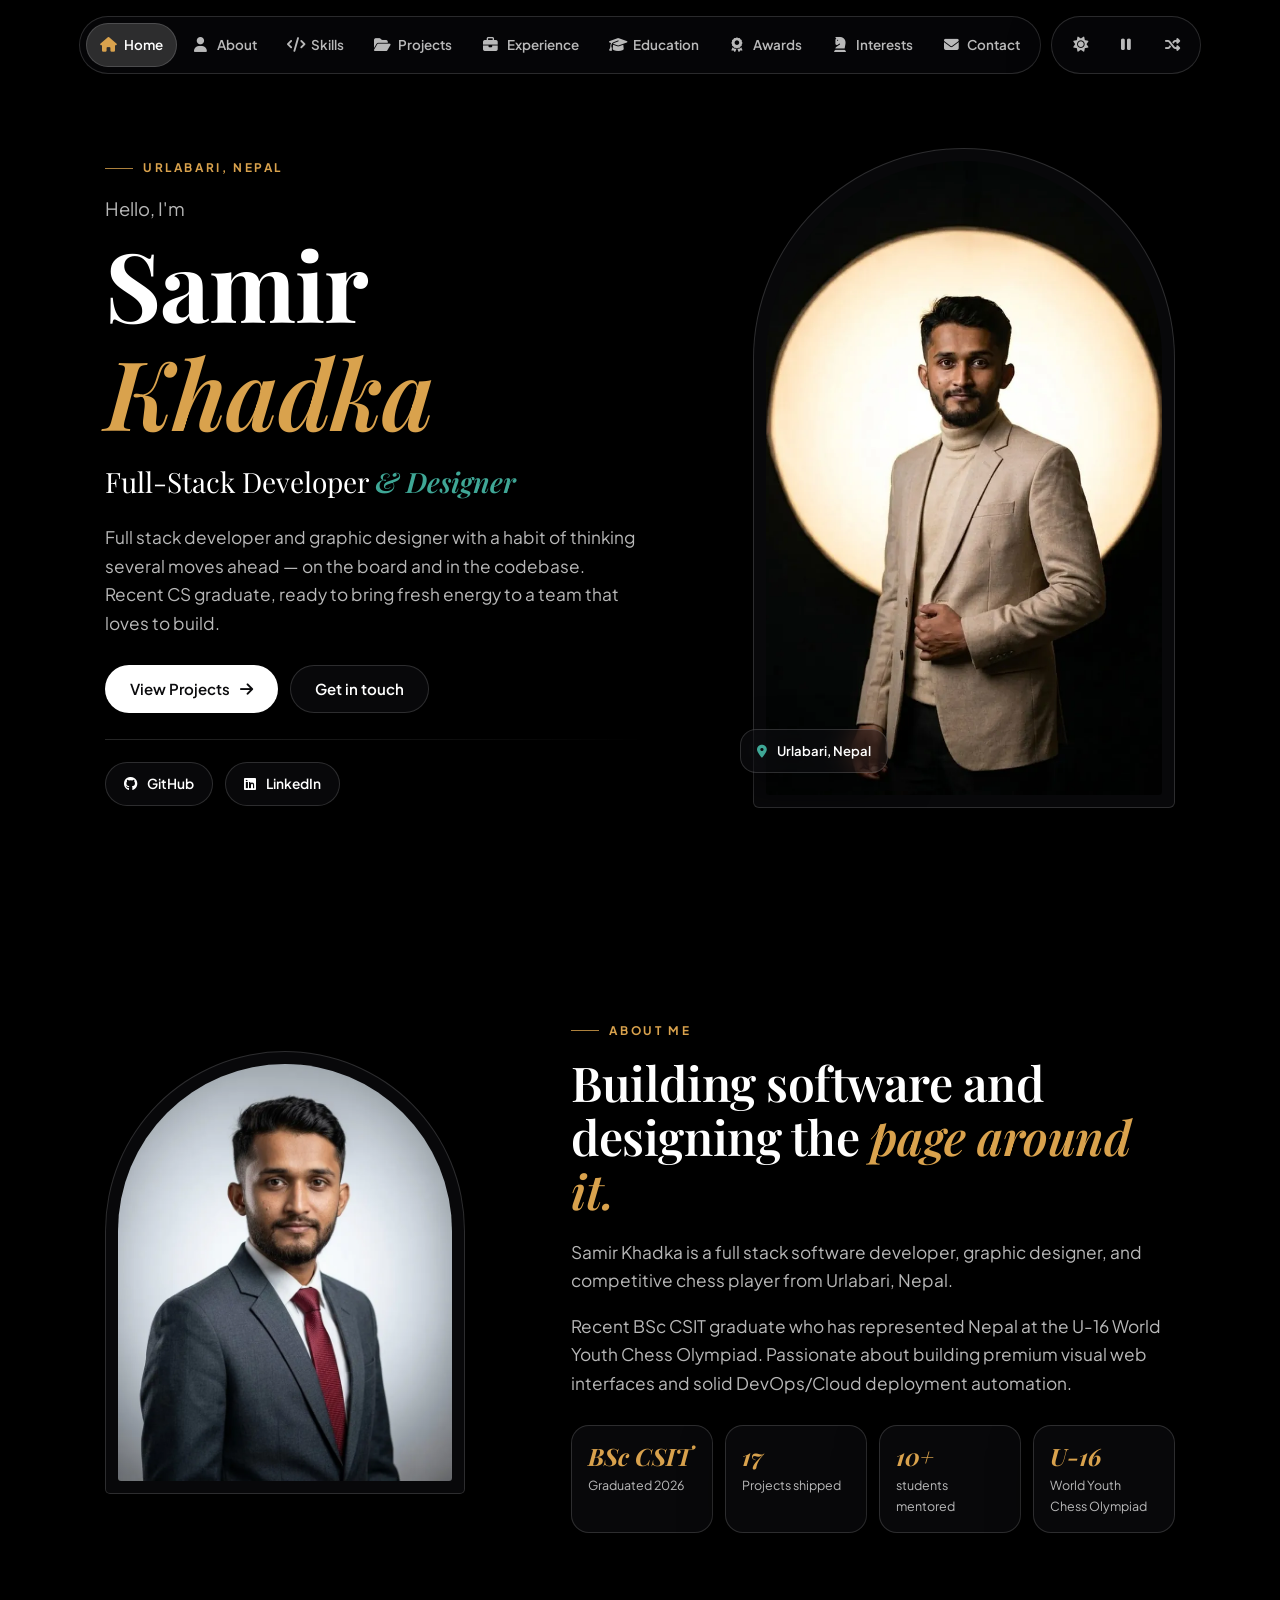
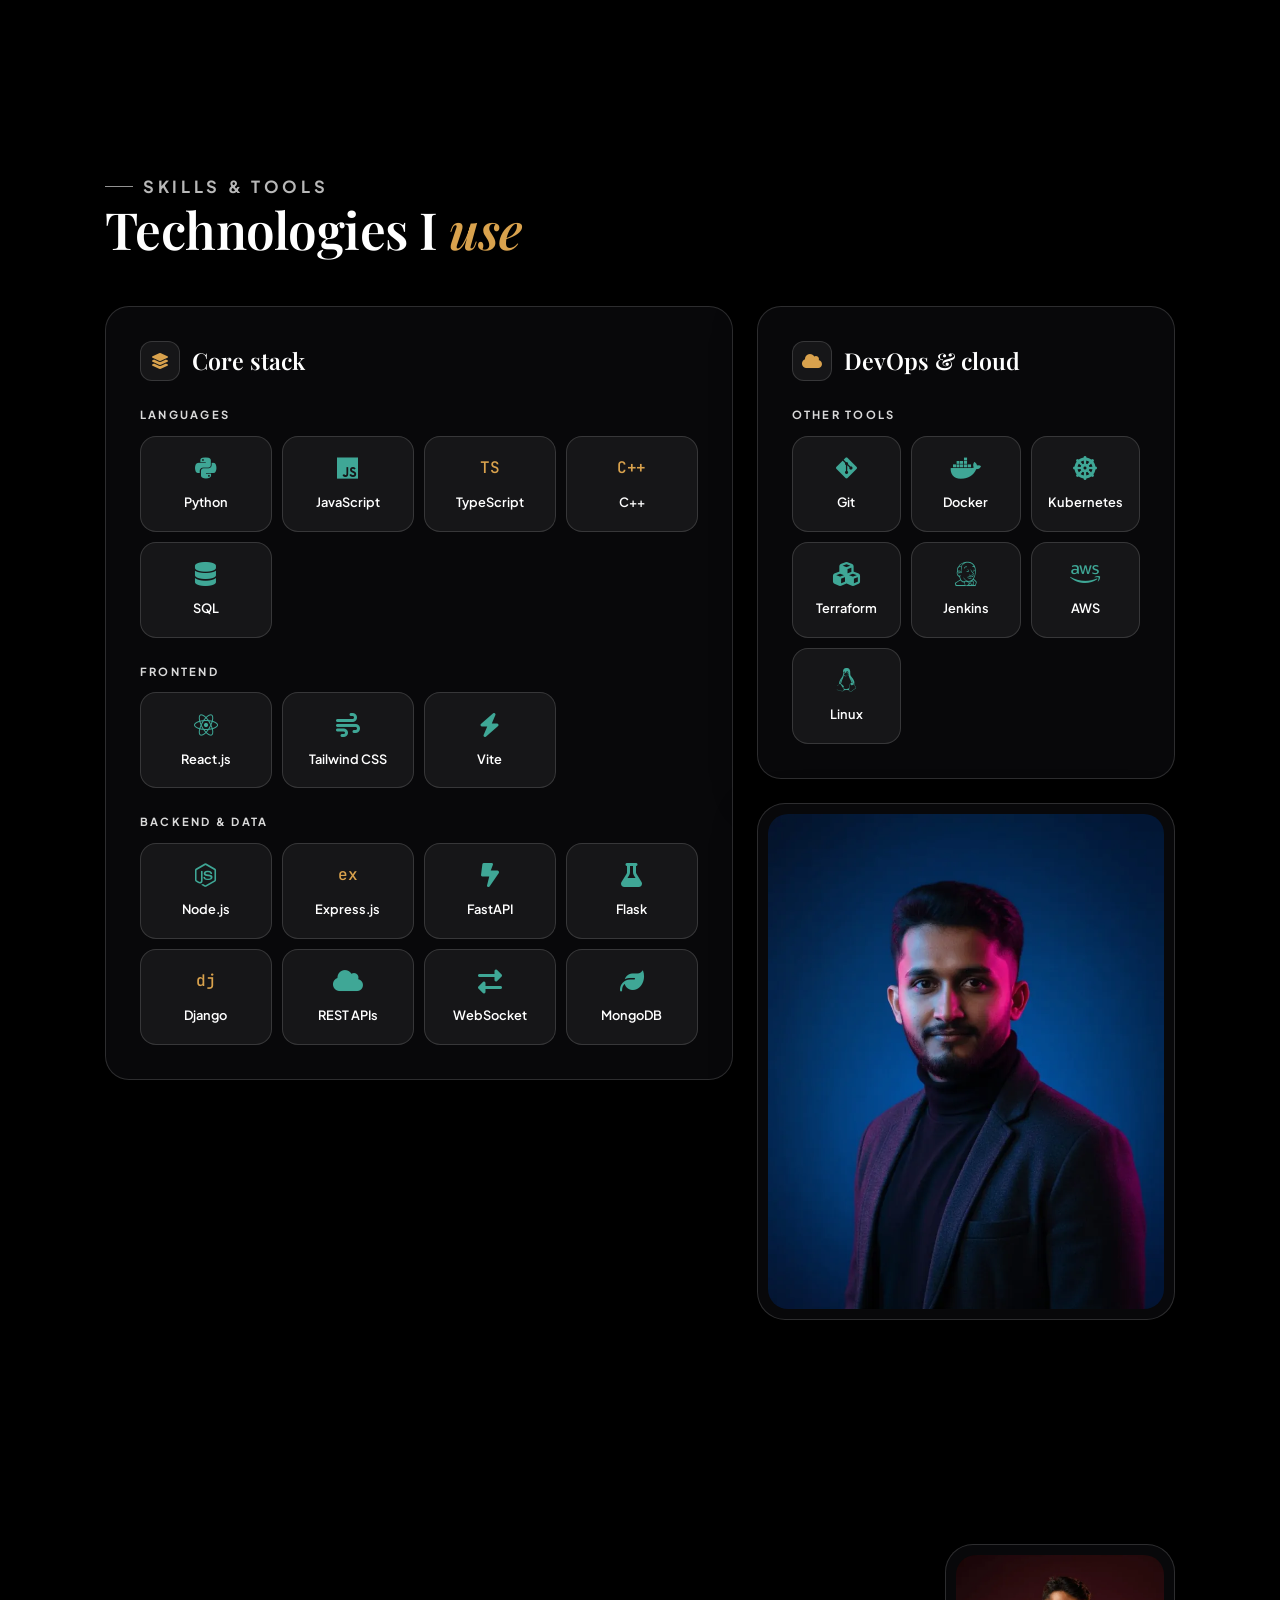
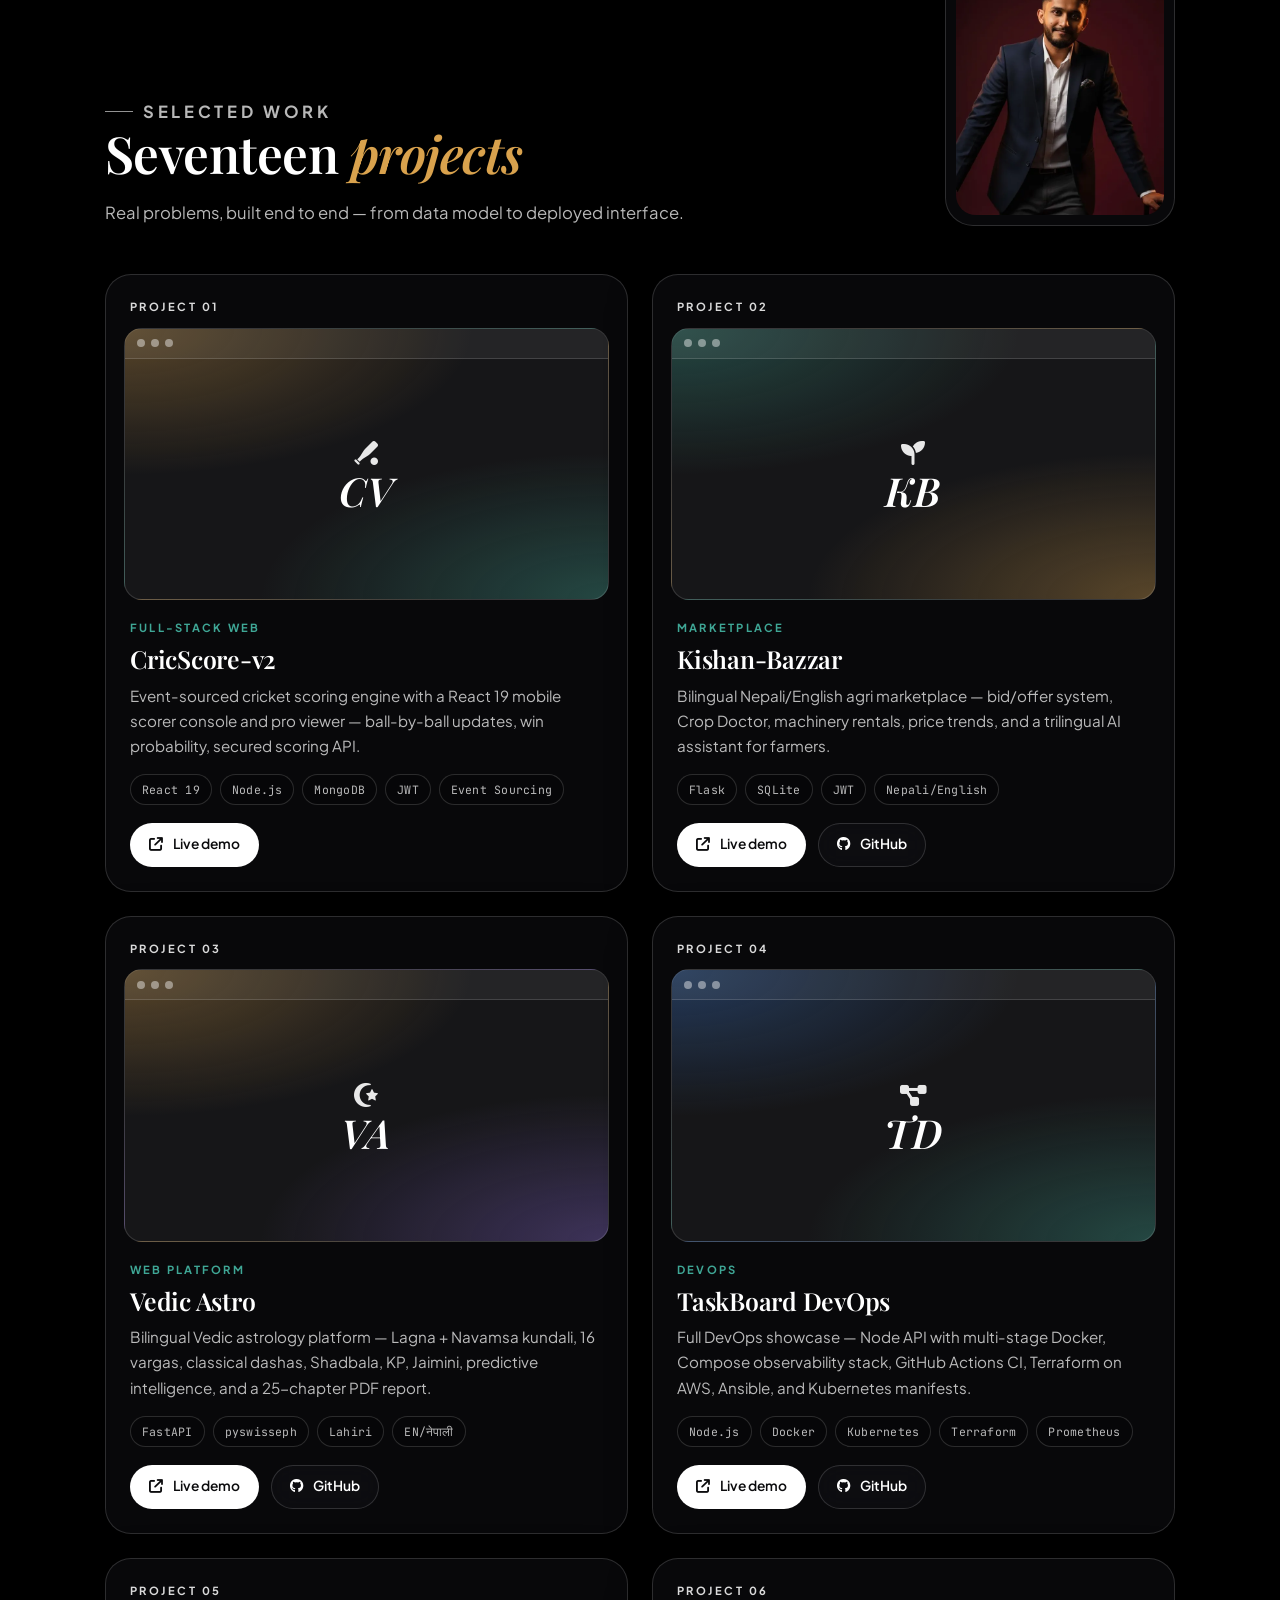
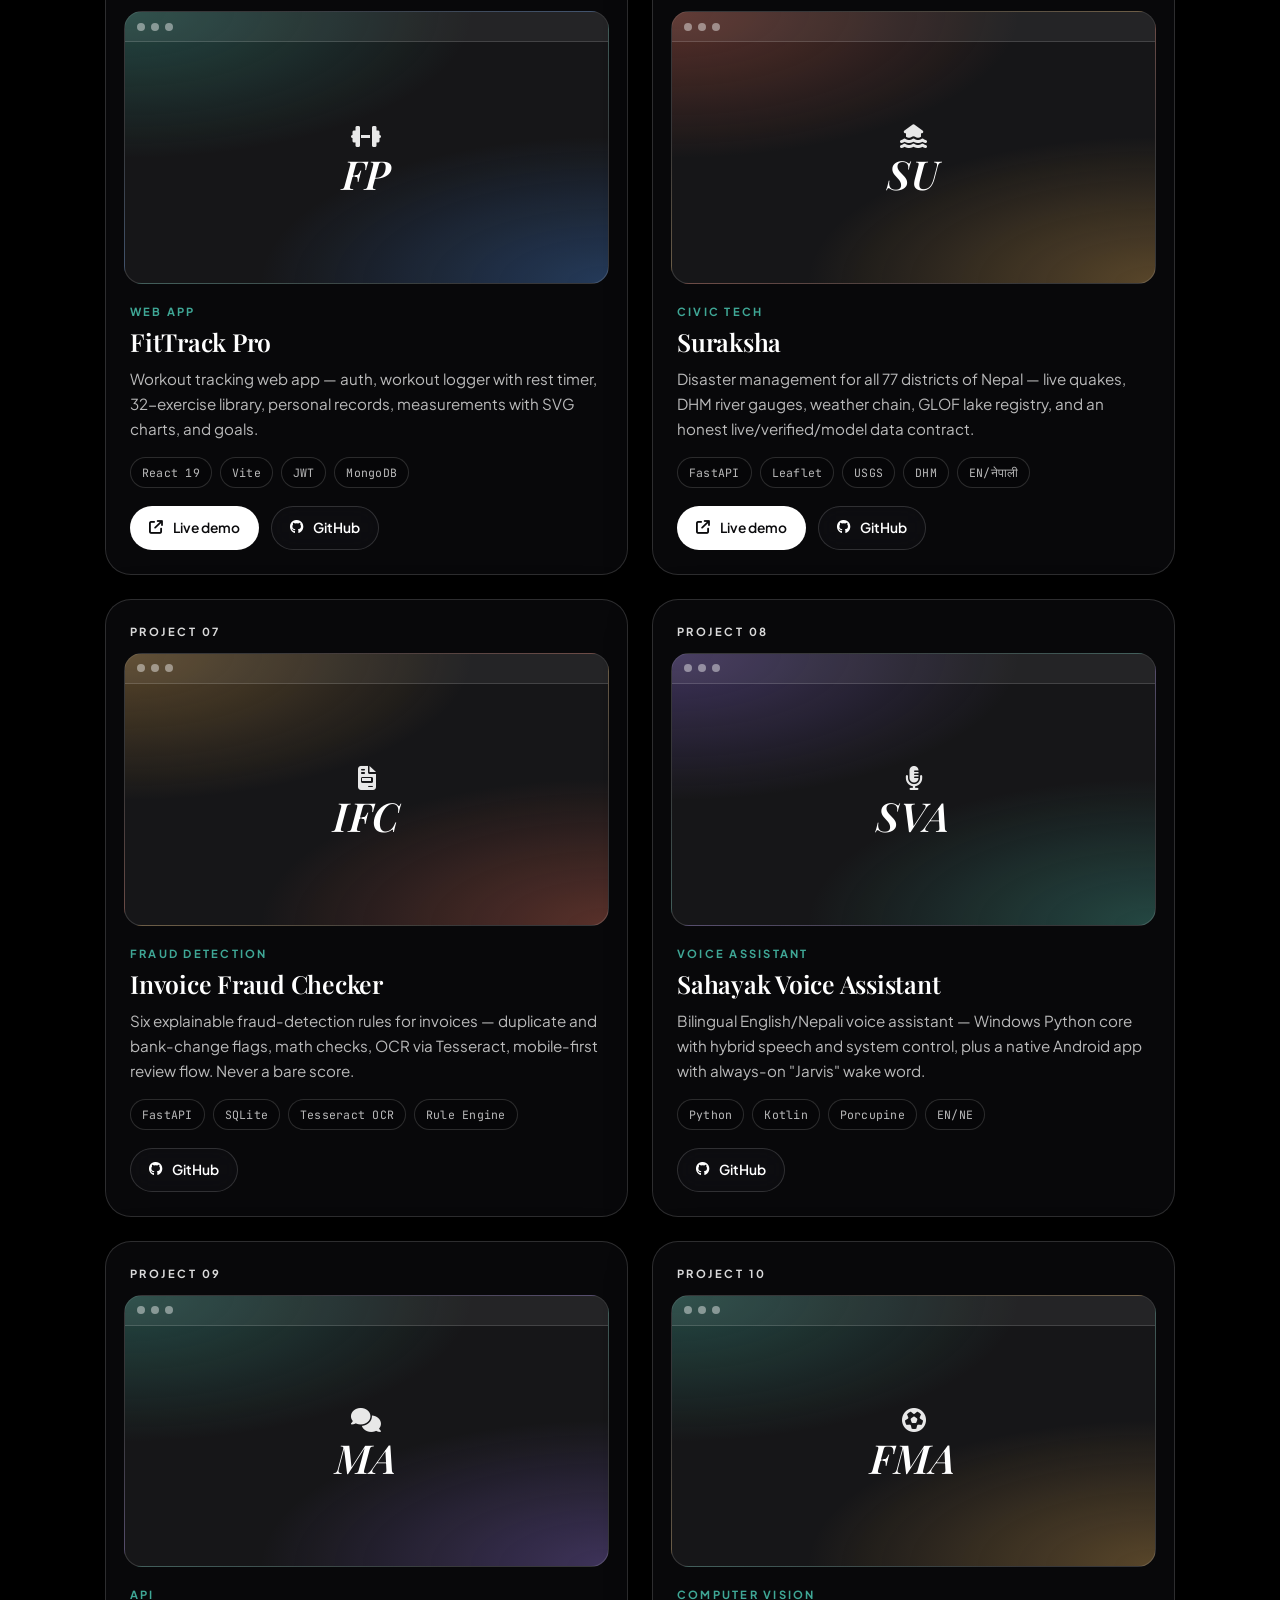
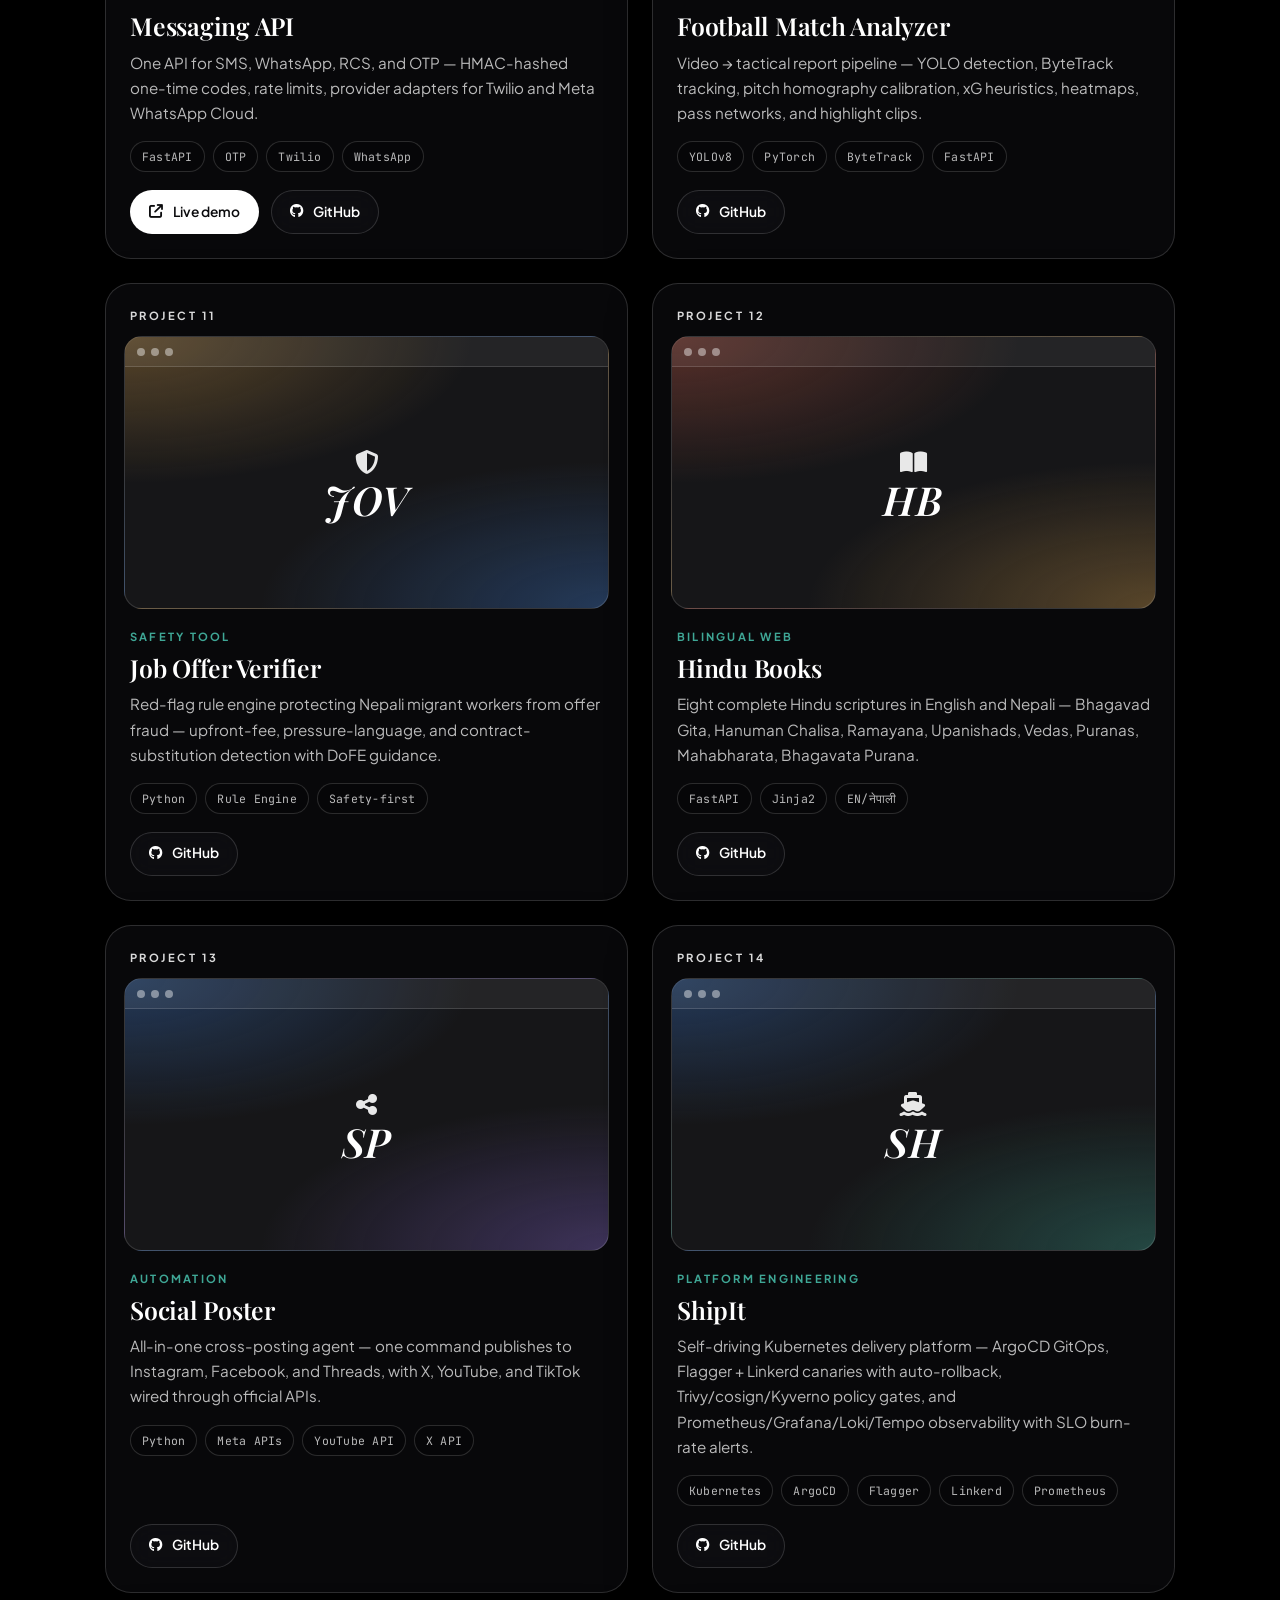
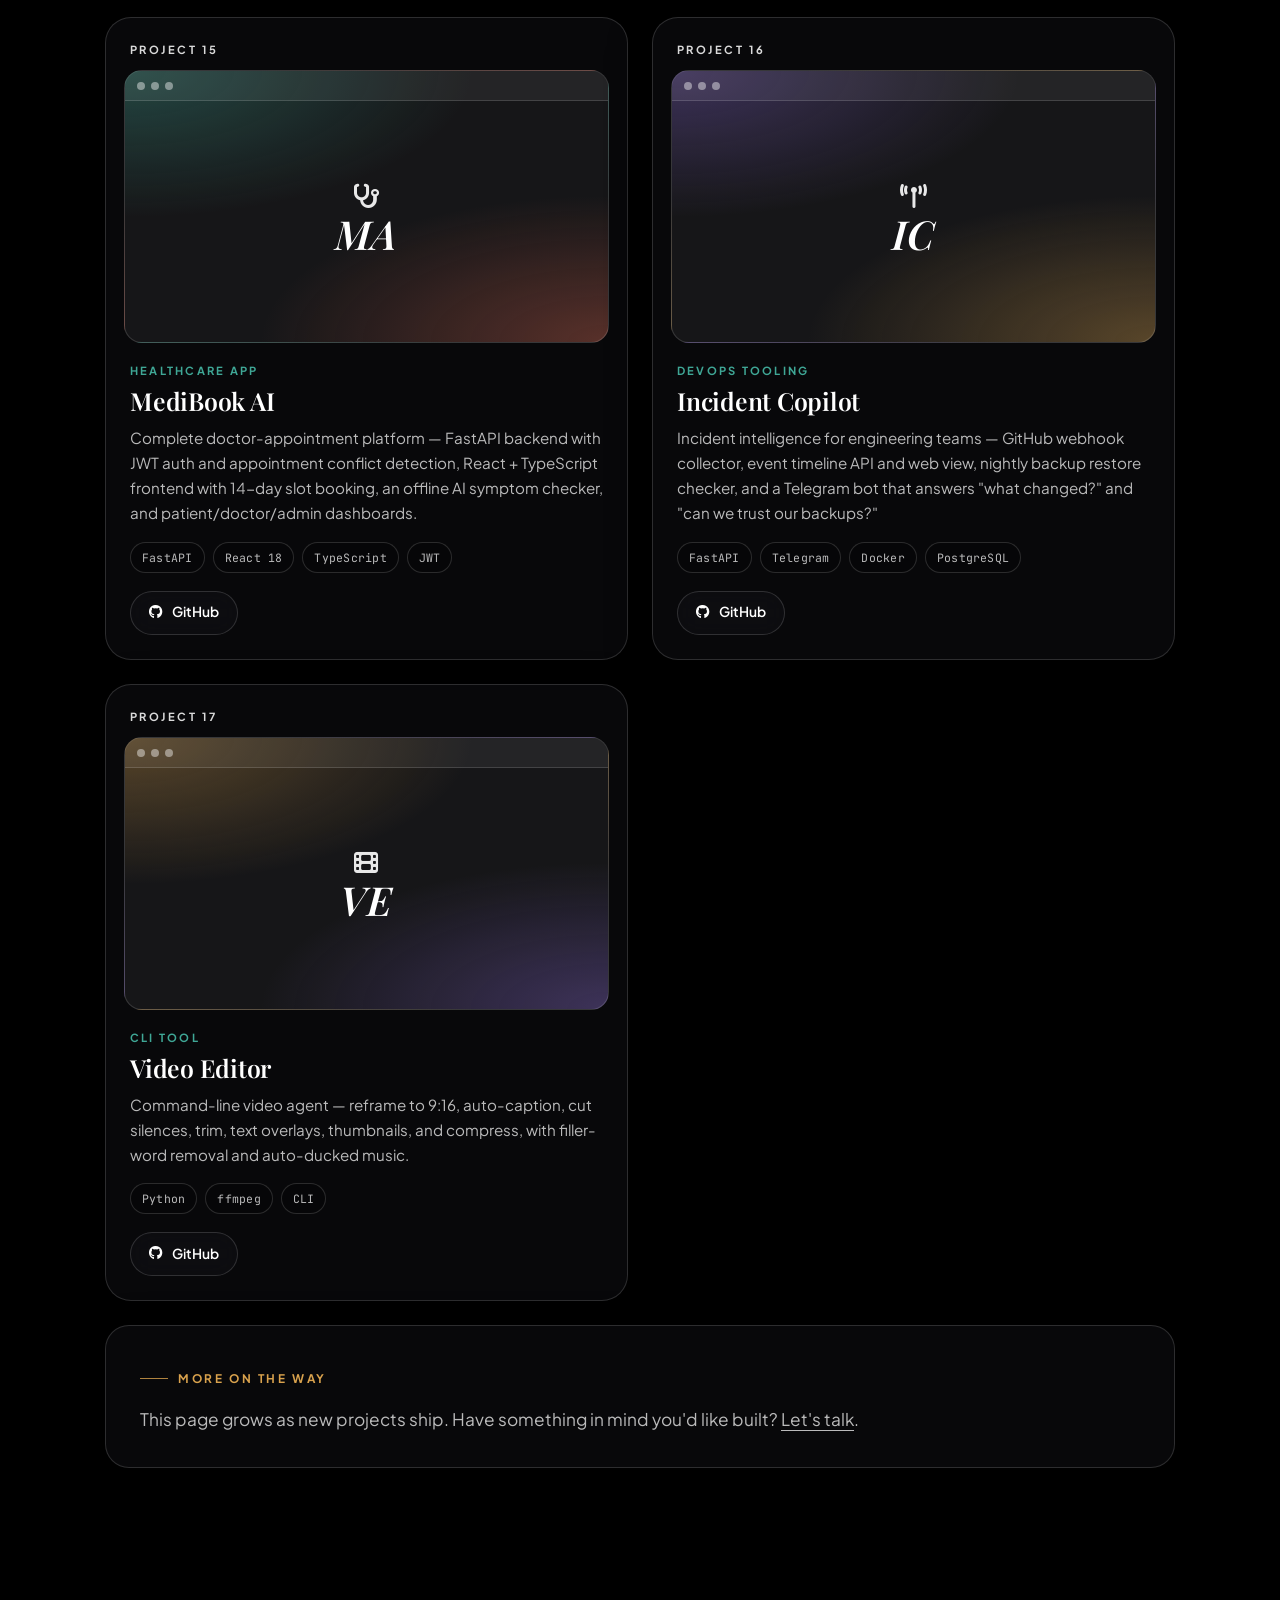
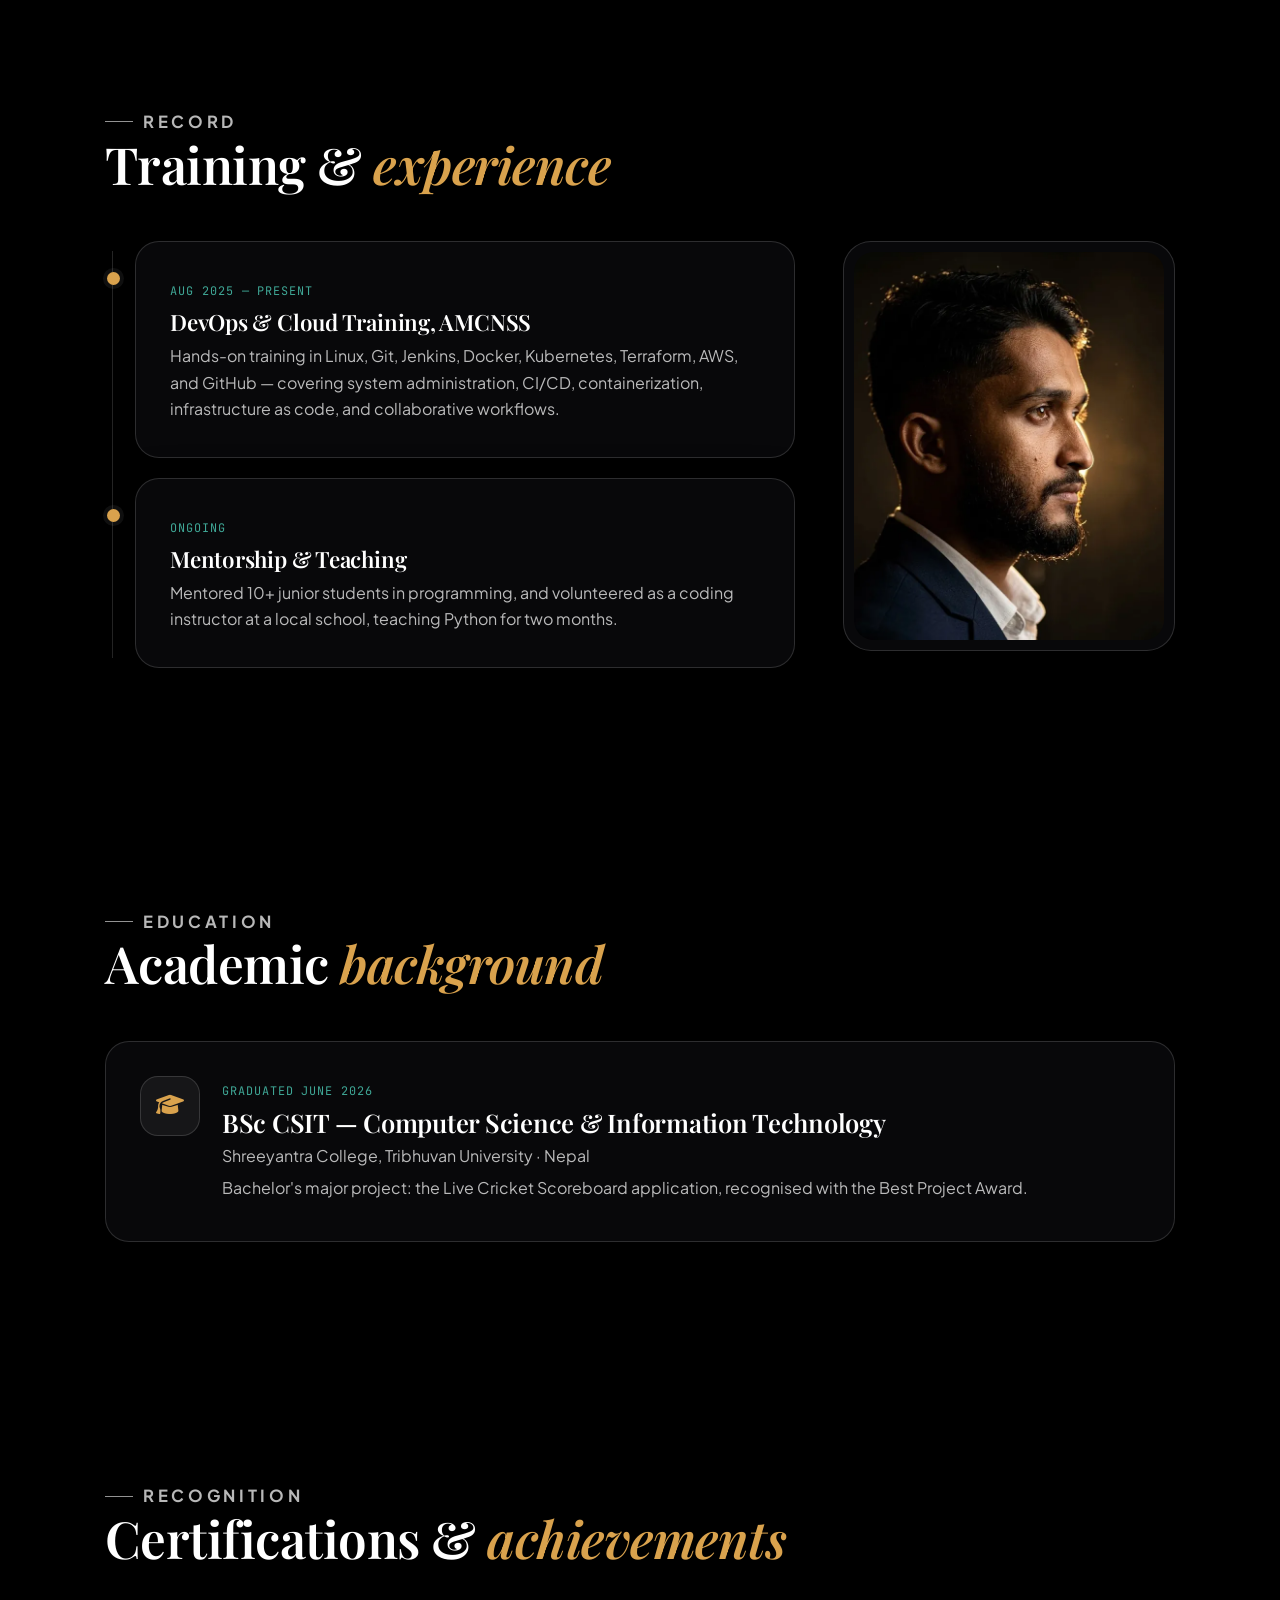
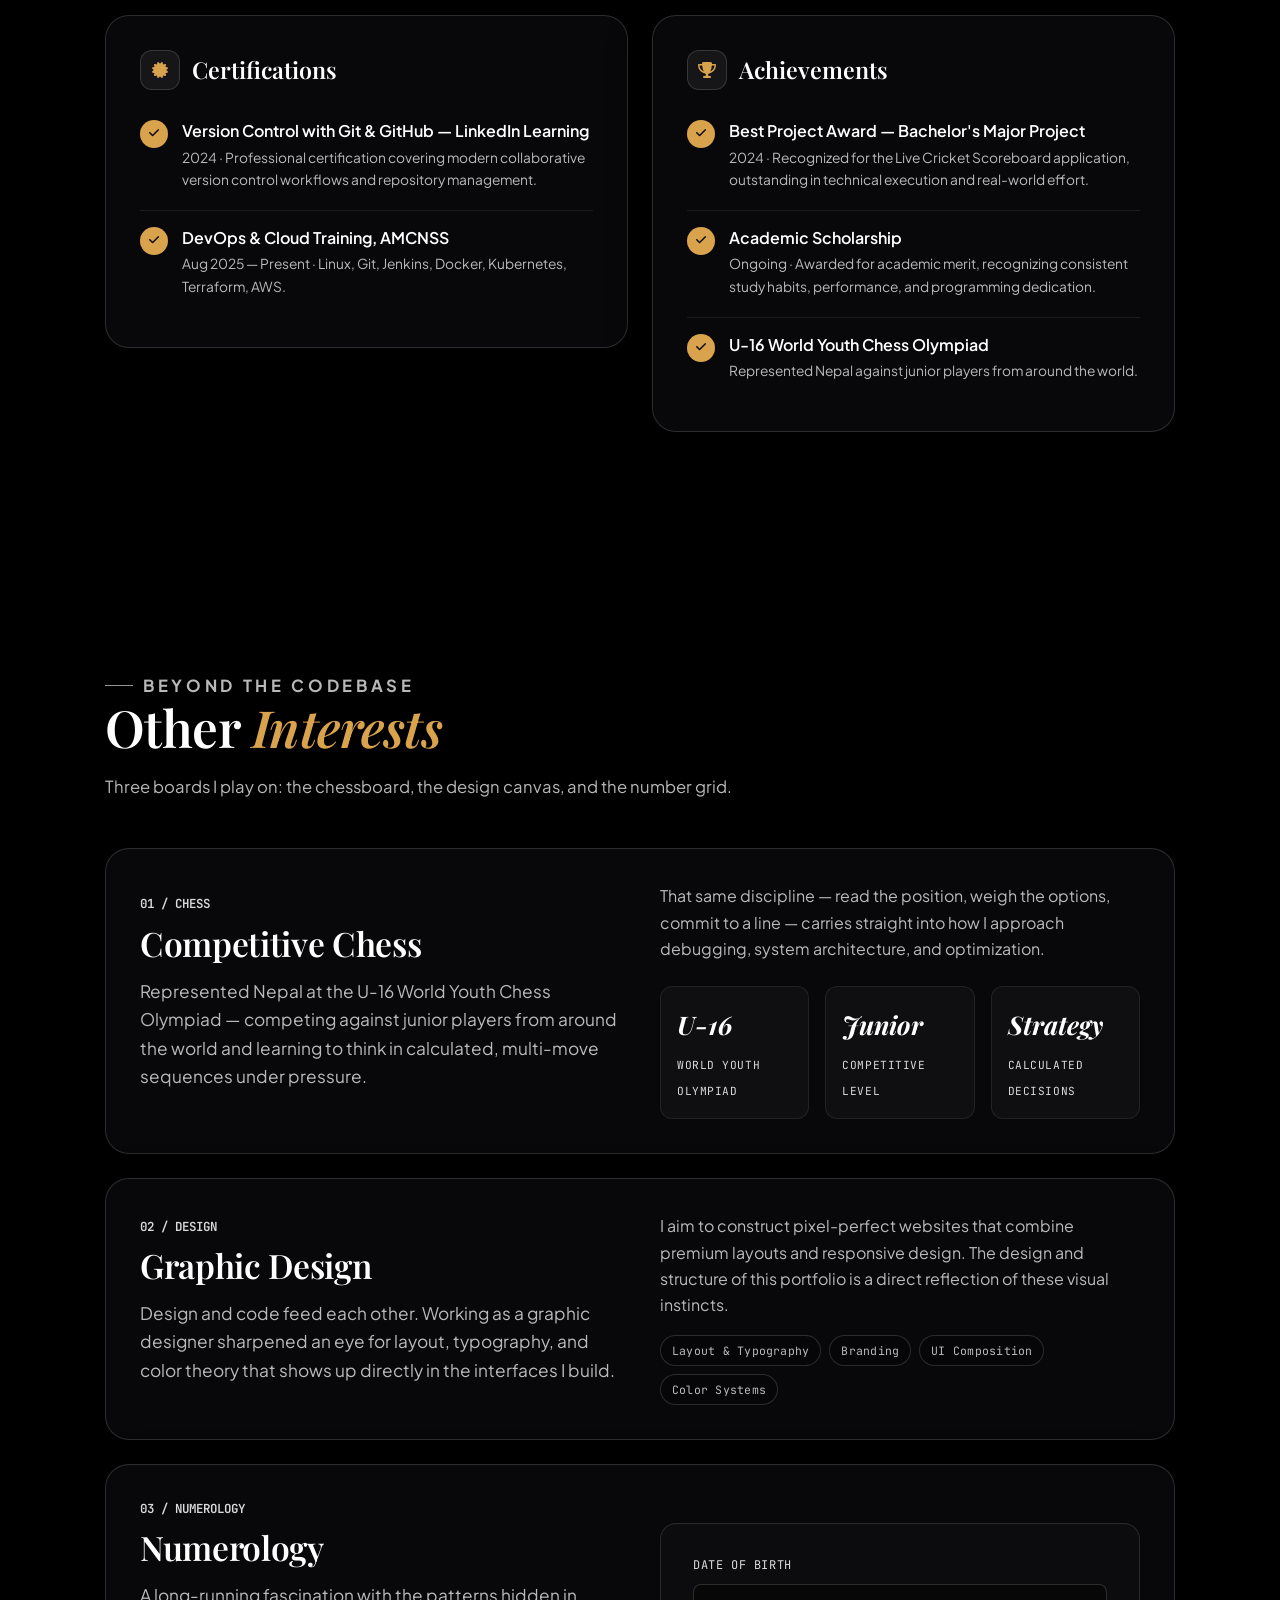
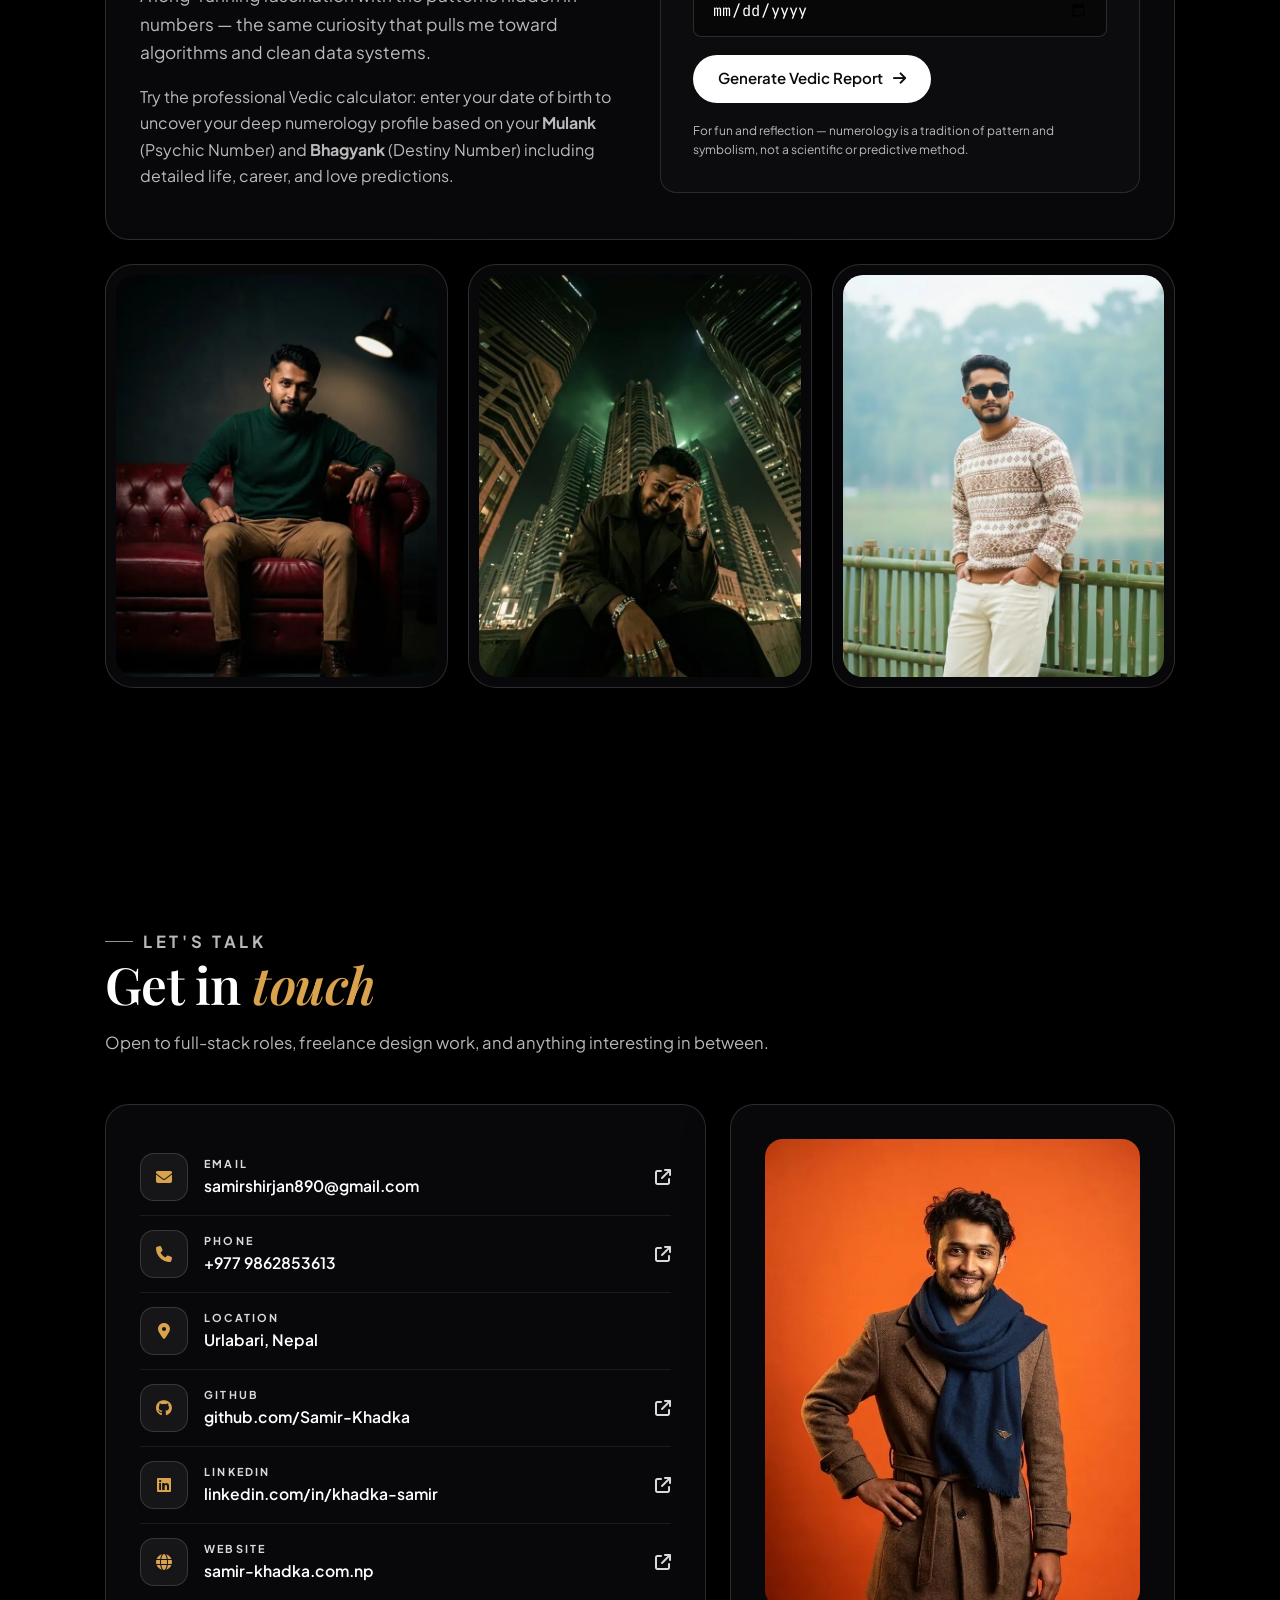
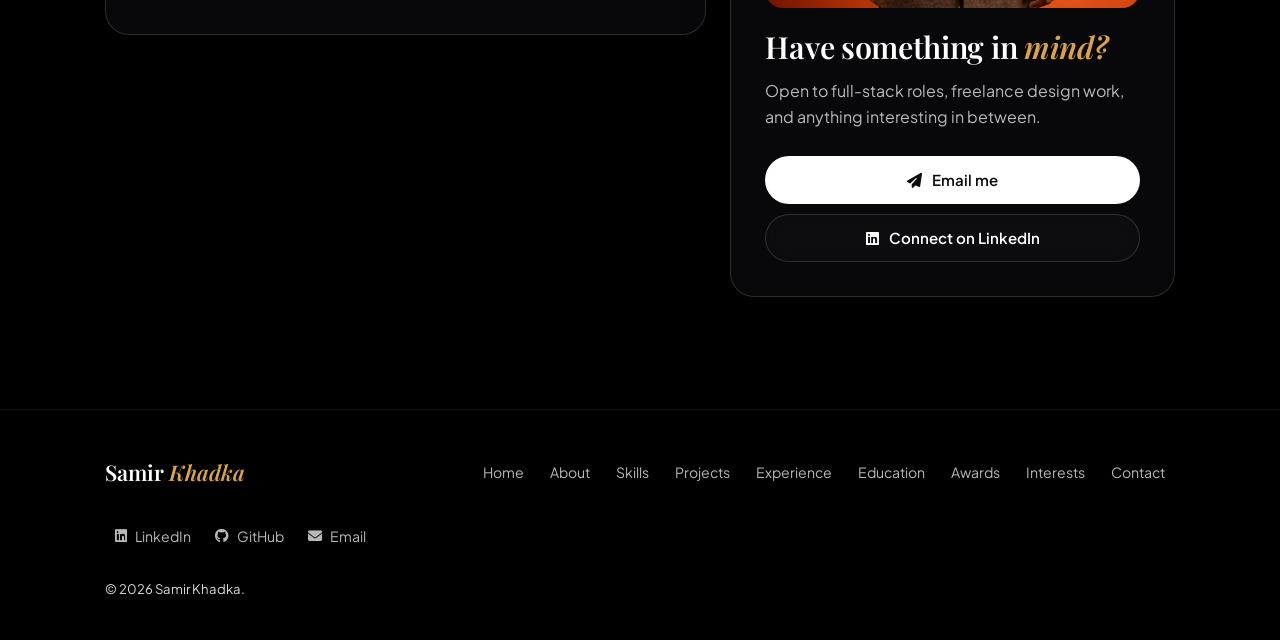
==== commit 127d33c1: "Readability fixes: darker layer over the background video and more solid glass cards in both themes;" ====
--- a/index.html
+++ b/index.html
@@ -23,7 +23,7 @@
   <link rel="preconnect" href="https://fonts.googleapis.com">
   <link rel="preconnect" href="https://fonts.gstatic.com" crossorigin>
   <link rel="stylesheet" href="https://cdnjs.cloudflare.com/ajax/libs/font-awesome/6.4.0/css/all.min.css">
-  <link rel="stylesheet" href="style.css?v=5">
+  <link rel="stylesheet" href="style.css?v=6">
   <script>!function(){var t;try{t=localStorage.getItem('portfolioTheme')}catch(e){}document.documentElement.setAttribute('data-theme',t||'dark');}();</script>
 </head>
 <body>
@@ -579,6 +579,6 @@
     </div>
   </footer>
 
-  <script src="script.js?v=5"></script>
+  <script src="script.js?v=6"></script>
 </body>
 </html>
--- a/style.css
+++ b/style.css
@@ -15,7 +15,7 @@
   --teal-dim: #29463f;
 
   /* Glassmorphism — dark */
-  --glass-bg: rgba(255, 255, 255, 0.05);
+  --glass-bg: rgba(16, 16, 20, 0.52);
   --glass-border: rgba(255, 255, 255, 0.15);
   --glass-hover-bg: rgba(255, 255, 255, 0.12);
   --glass-shadow: 0 15px 40px rgba(0, 0, 0, 0.5);
@@ -34,7 +34,7 @@
   --selection-color: #000000;
 
   /* Video overlay — dark */
-  --video-overlay: linear-gradient(135deg, rgba(0,0,0,0.45) 0%, rgba(0,0,0,0.55) 50%, rgba(0,0,0,0.65) 100%);
+  --video-overlay: linear-gradient(135deg, rgba(0,0,0,0.70) 0%, rgba(0,0,0,0.76) 50%, rgba(0,0,0,0.82) 100%);
 
   /* Floating buttons */
   --fab-bg: rgba(0, 0, 0, 0.25);
@@ -133,7 +133,7 @@
   --teal-dim: #a8d5cf;
 
   /* Glassmorphism — light */
-  --glass-bg: rgba(255, 255, 255, 0.55);
+  --glass-bg: rgba(255, 255, 255, 0.74);
   --glass-border: rgba(26, 18, 9, 0.12);
   --glass-hover-bg: rgba(255, 255, 255, 0.78);
   --glass-shadow: 0 15px 40px rgba(0, 0, 0, 0.12);
@@ -152,7 +152,7 @@
   --selection-color: #f5f0e8;
 
   /* Video overlay — light (softer, milky) */
-  --video-overlay: linear-gradient(135deg, rgba(245,240,232,0.62) 0%, rgba(245,240,232,0.70) 50%, rgba(245,240,232,0.78) 100%);
+  --video-overlay: linear-gradient(135deg, rgba(245,240,232,0.82) 0%, rgba(245,240,232,0.87) 50%, rgba(245,240,232,0.91) 100%);
 
   /* Floating buttons */
   --fab-bg: rgba(245, 240, 232, 0.7);
@@ -396,7 +396,7 @@
 @media (max-width: 899px) {
   .top-nav { display: none; }
   .top-bar { justify-content: flex-end; top: 12px; }
-  html { scroll-padding-top: 76px; }
+  html { scroll-padding-top: 76px; scroll-padding-bottom: 96px; }
 
   .bottom-nav {
     display: flex; position: fixed; z-index: 100;
@@ -1003,7 +1003,7 @@
 .exp-grid { display: grid; grid-template-columns: minmax(0, 1.35fr) minmax(0, 0.65fr); gap: clamp(24px, 4vw, 48px); align-items: start; }
 .gallery { display: grid; grid-template-columns: repeat(3, minmax(0, 1fr)); gap: 20px; margin-top: 24px; }
 .contact-panel .photo-inline { margin: 0 0 22px; }
-.contact-panel .photo-inline img { width: 100%; height: auto; aspect-ratio: 1 / 1; object-fit: cover; object-position: 50% 12%; border-radius: 18px; }
+.contact-panel .photo-inline img { width: 100%; height: auto; aspect-ratio: 4 / 5; object-fit: cover; object-position: 50% 0%; border-radius: 18px; }
 @media (max-width: 899px) {
   .head-row, .exp-grid { grid-template-columns: minmax(0, 1fr); }
   .head-row .photo, .exp-grid .photo, .skills-side .photo { max-width: 320px; width: 100%; margin: 0 auto; }
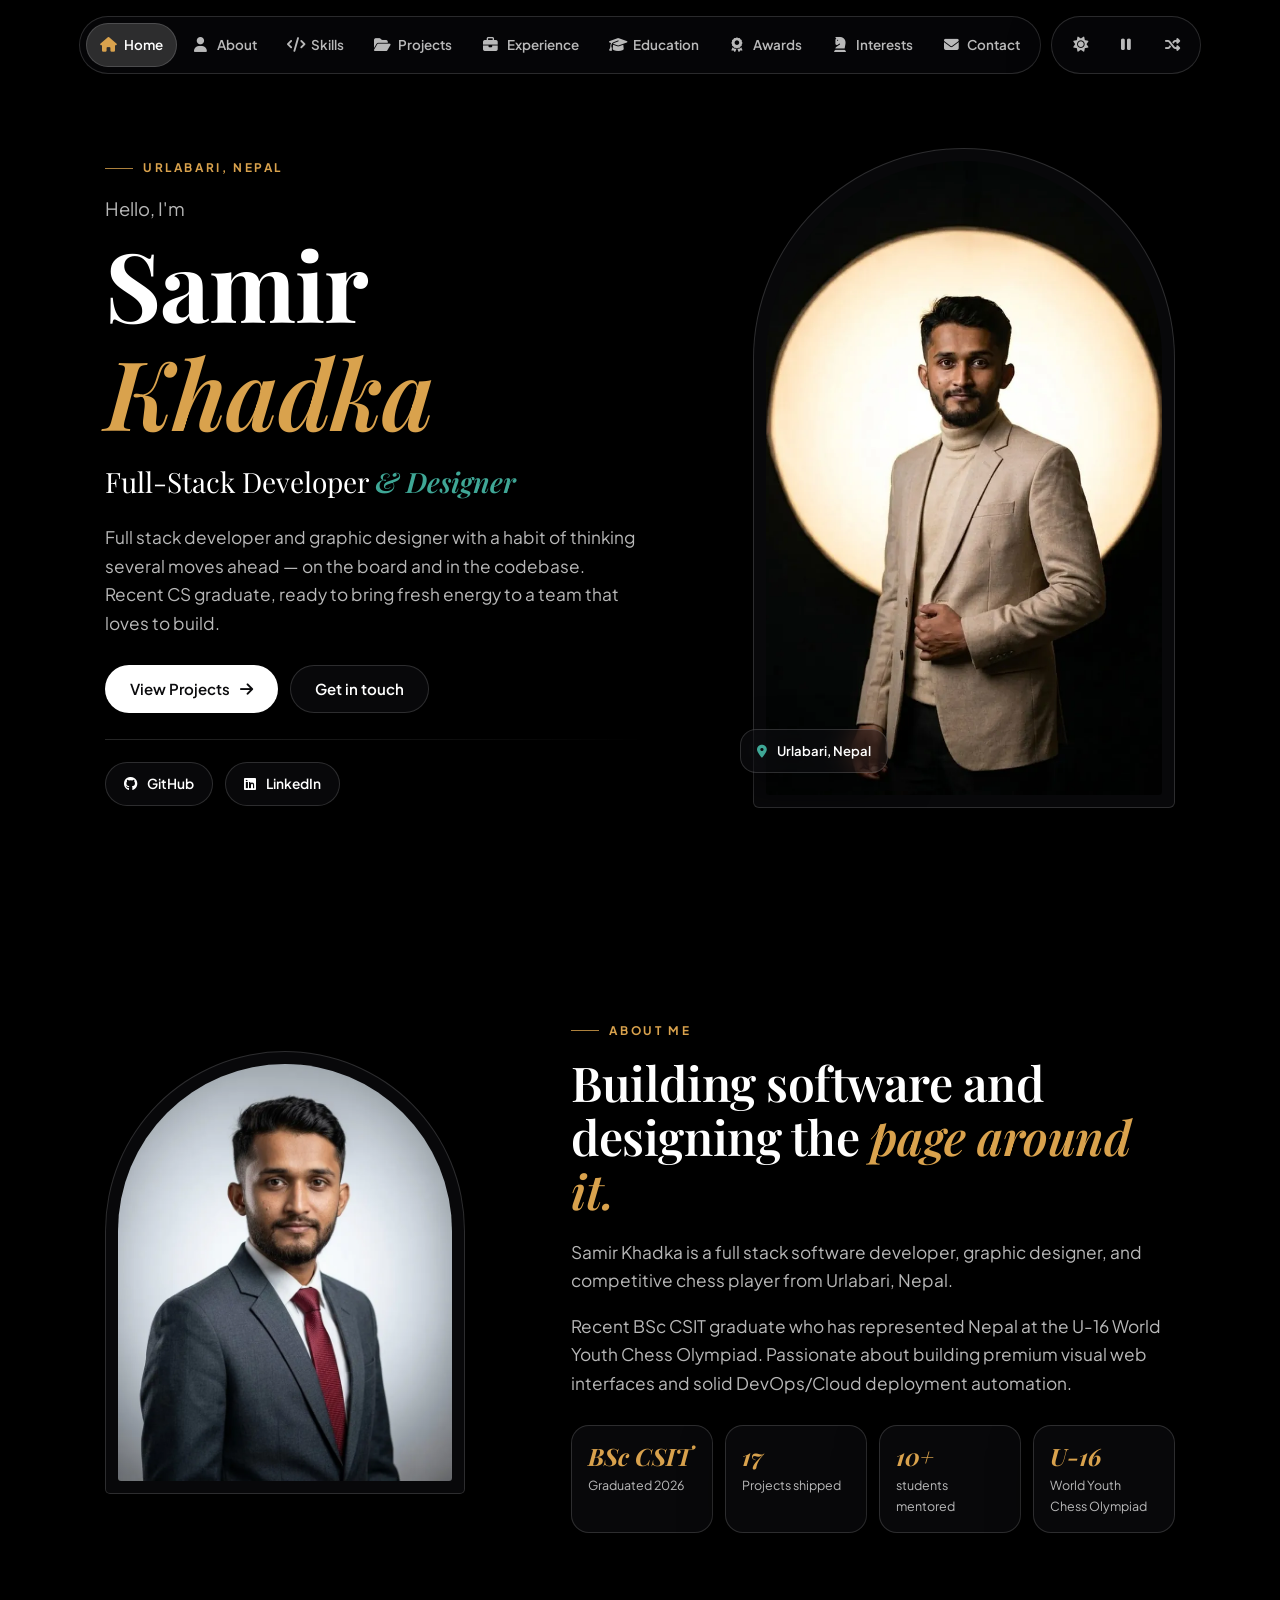
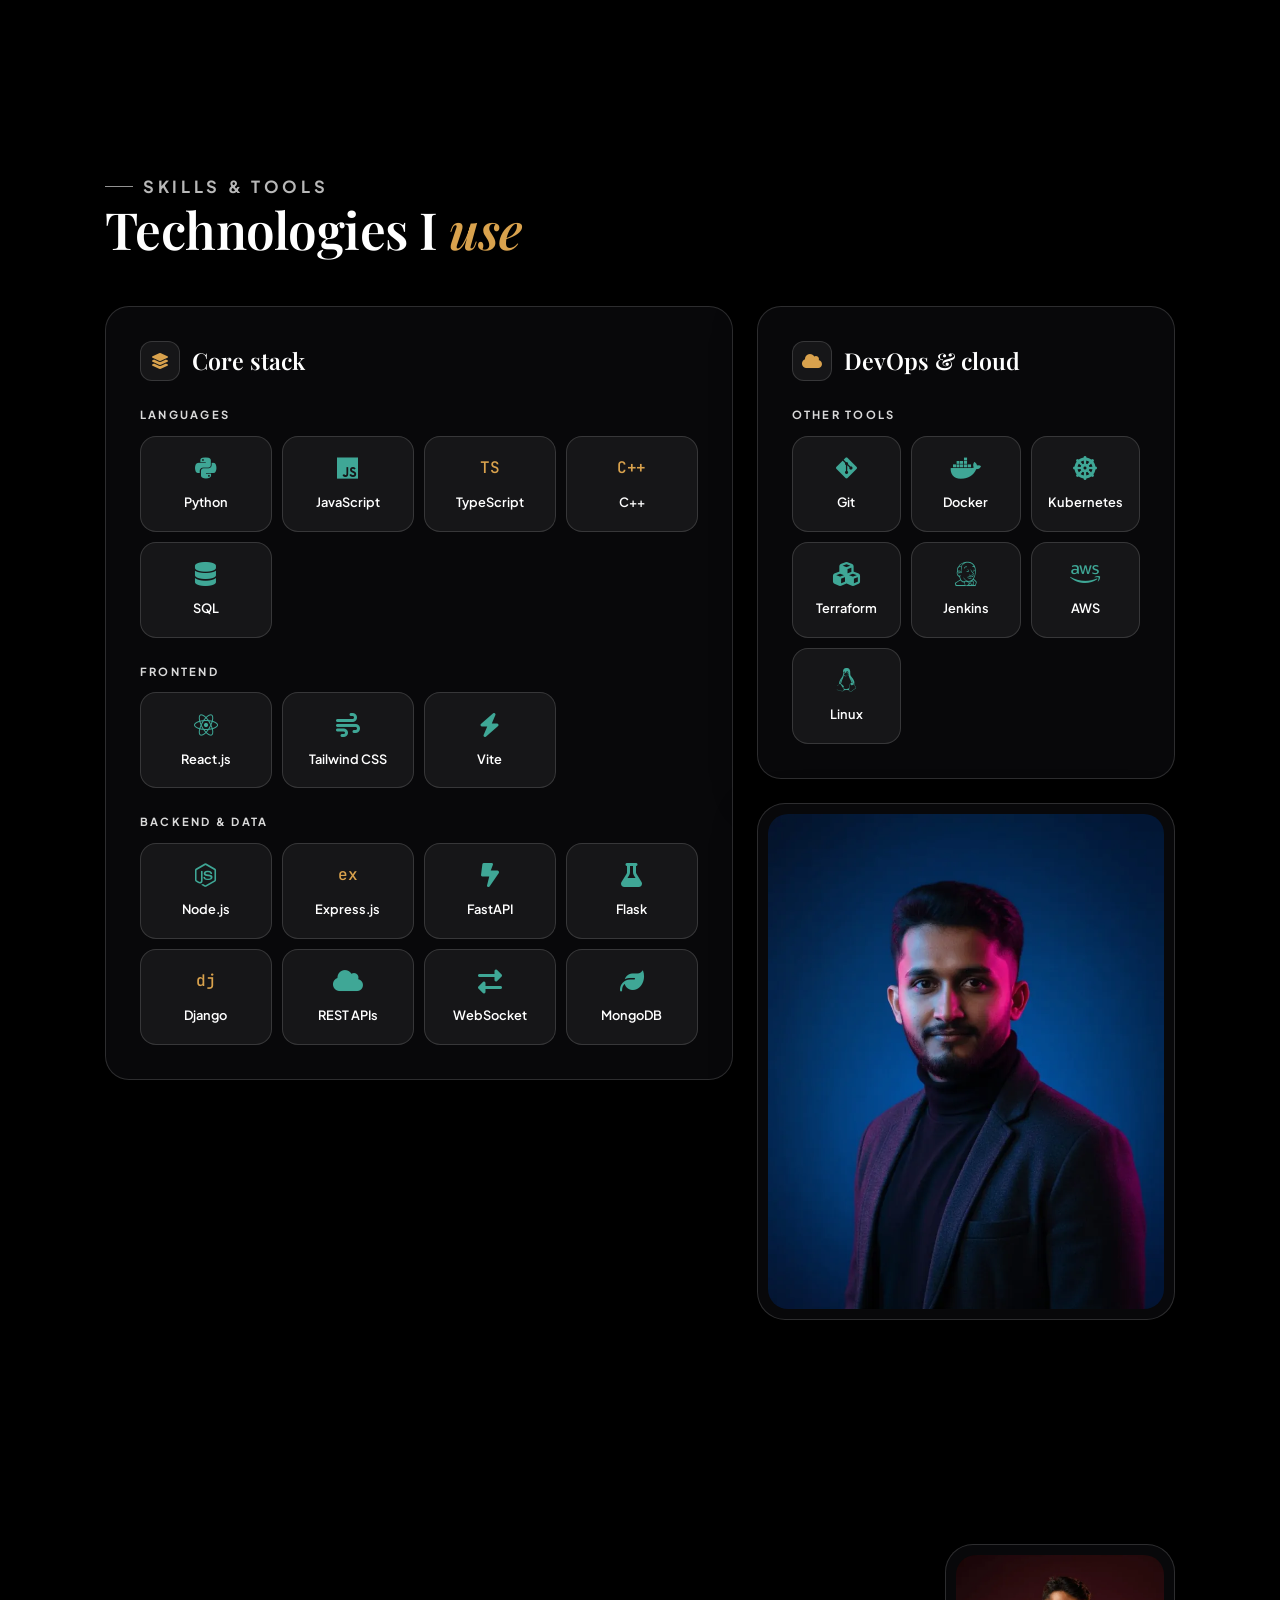
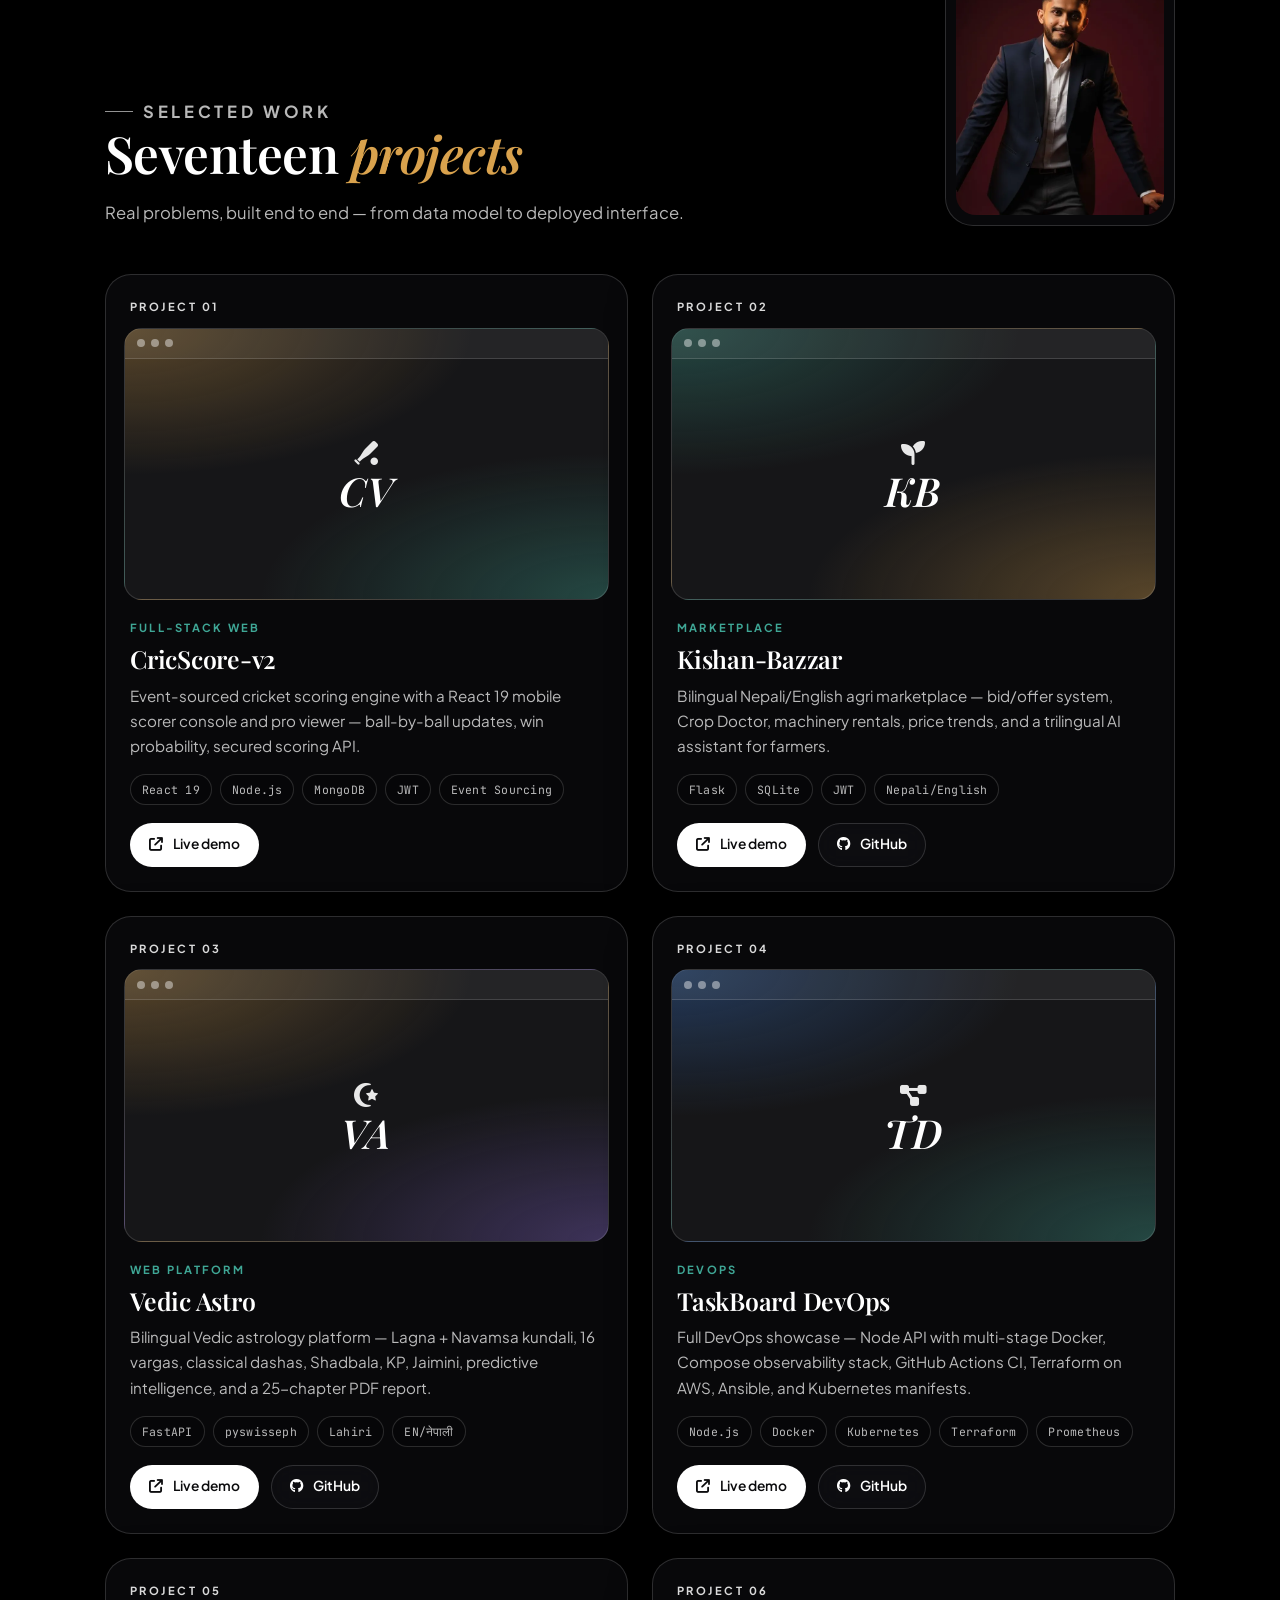
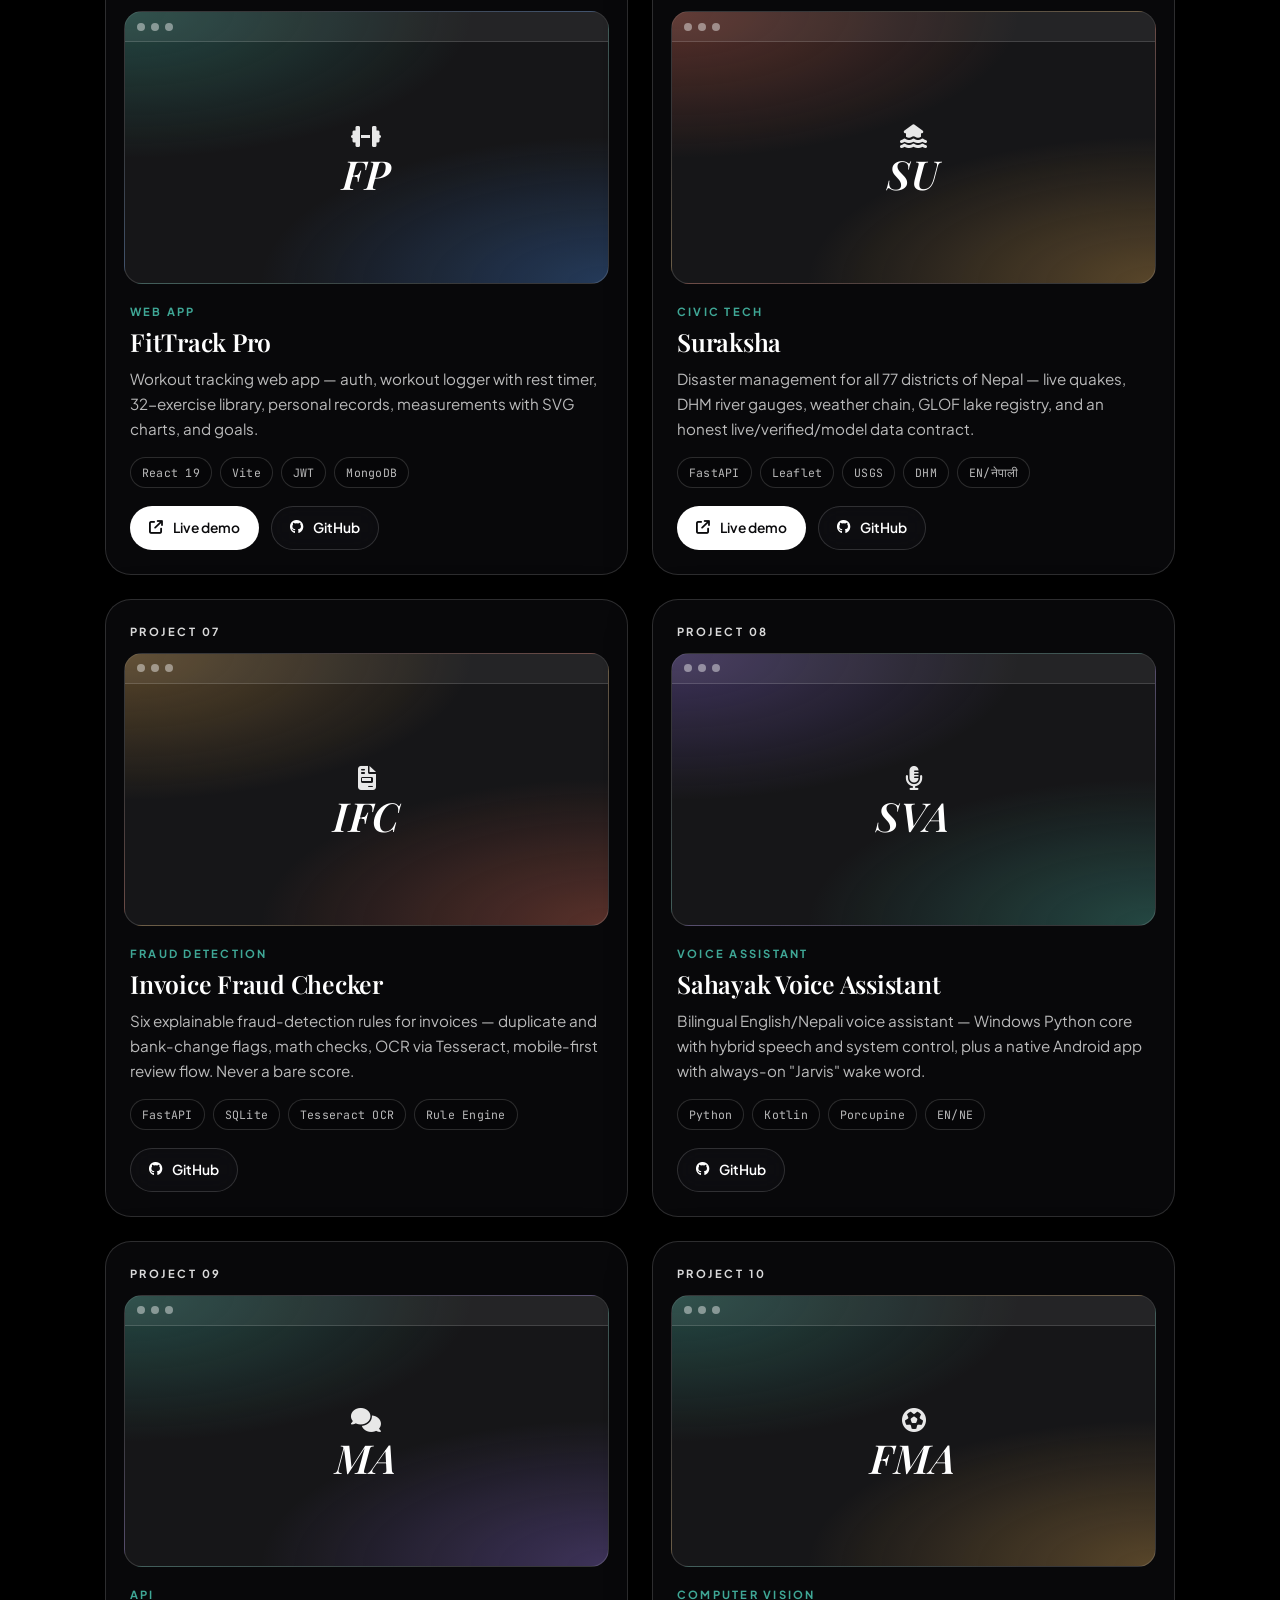
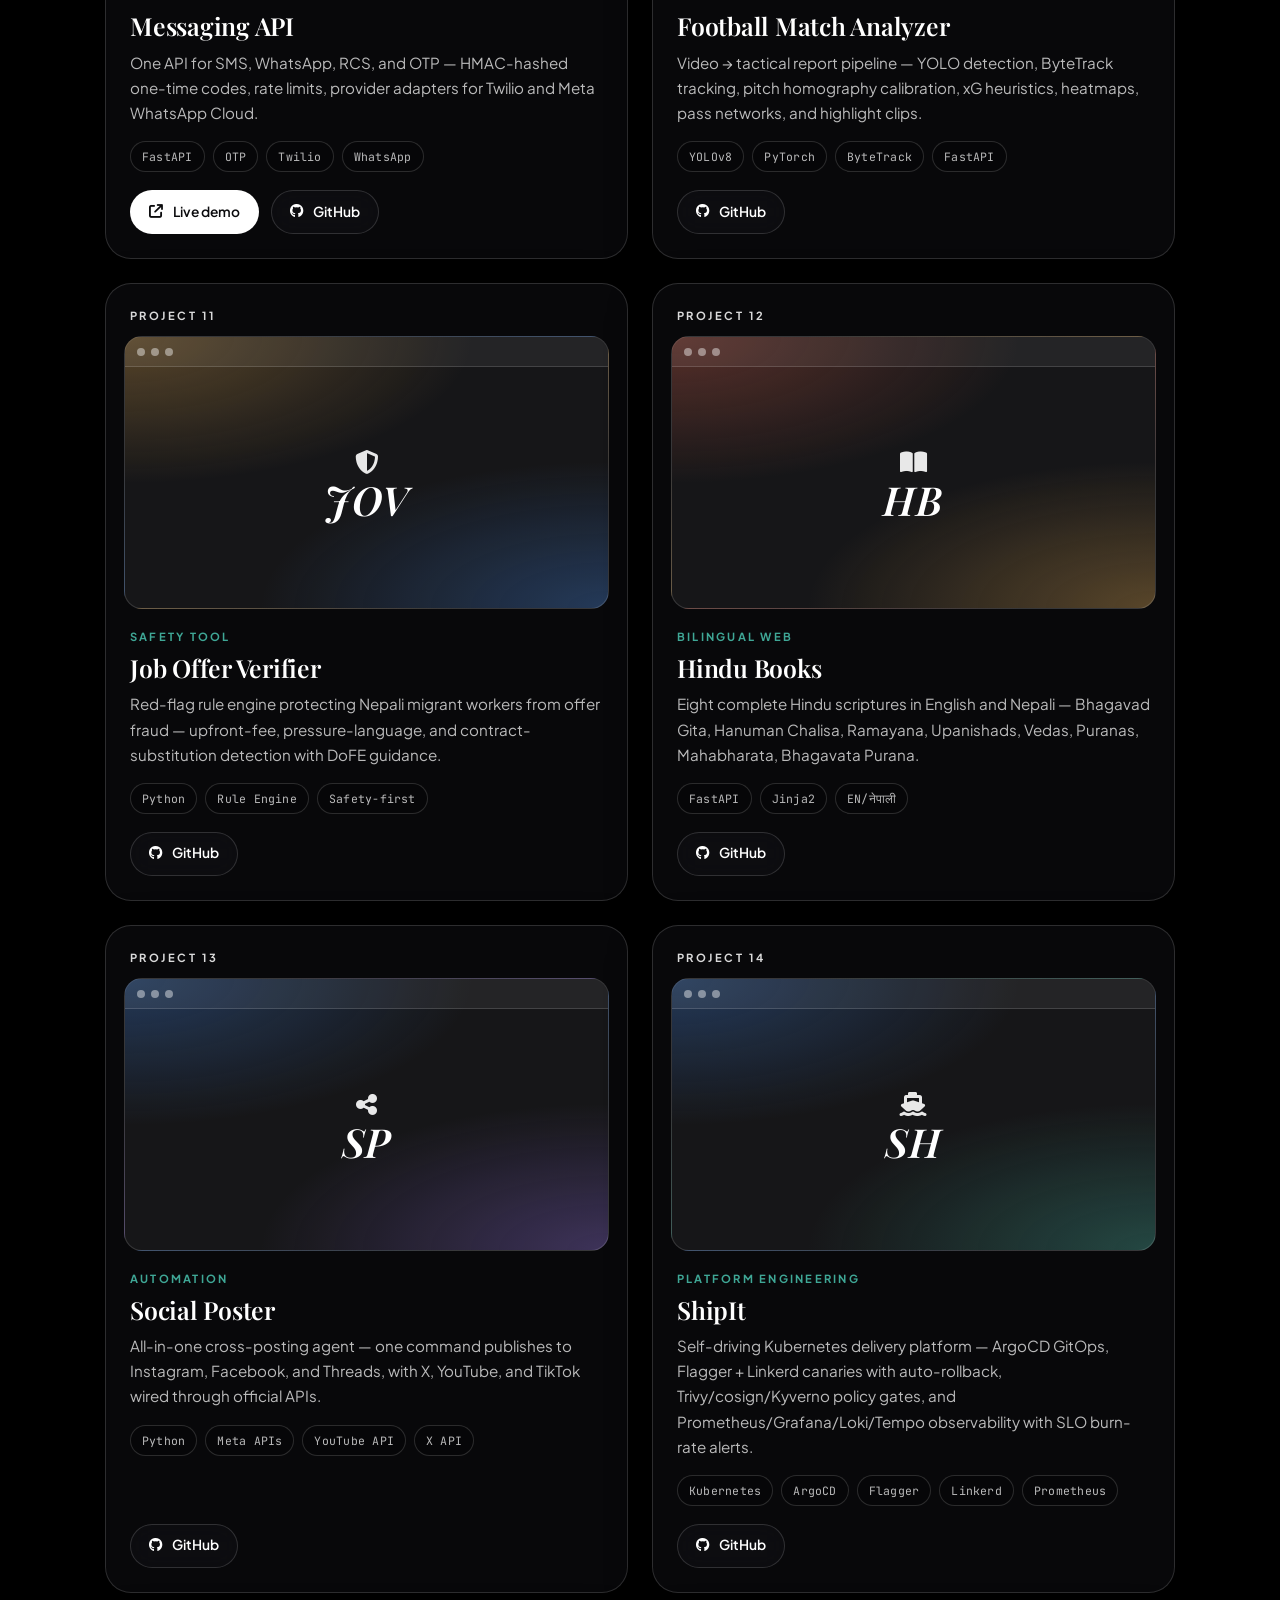
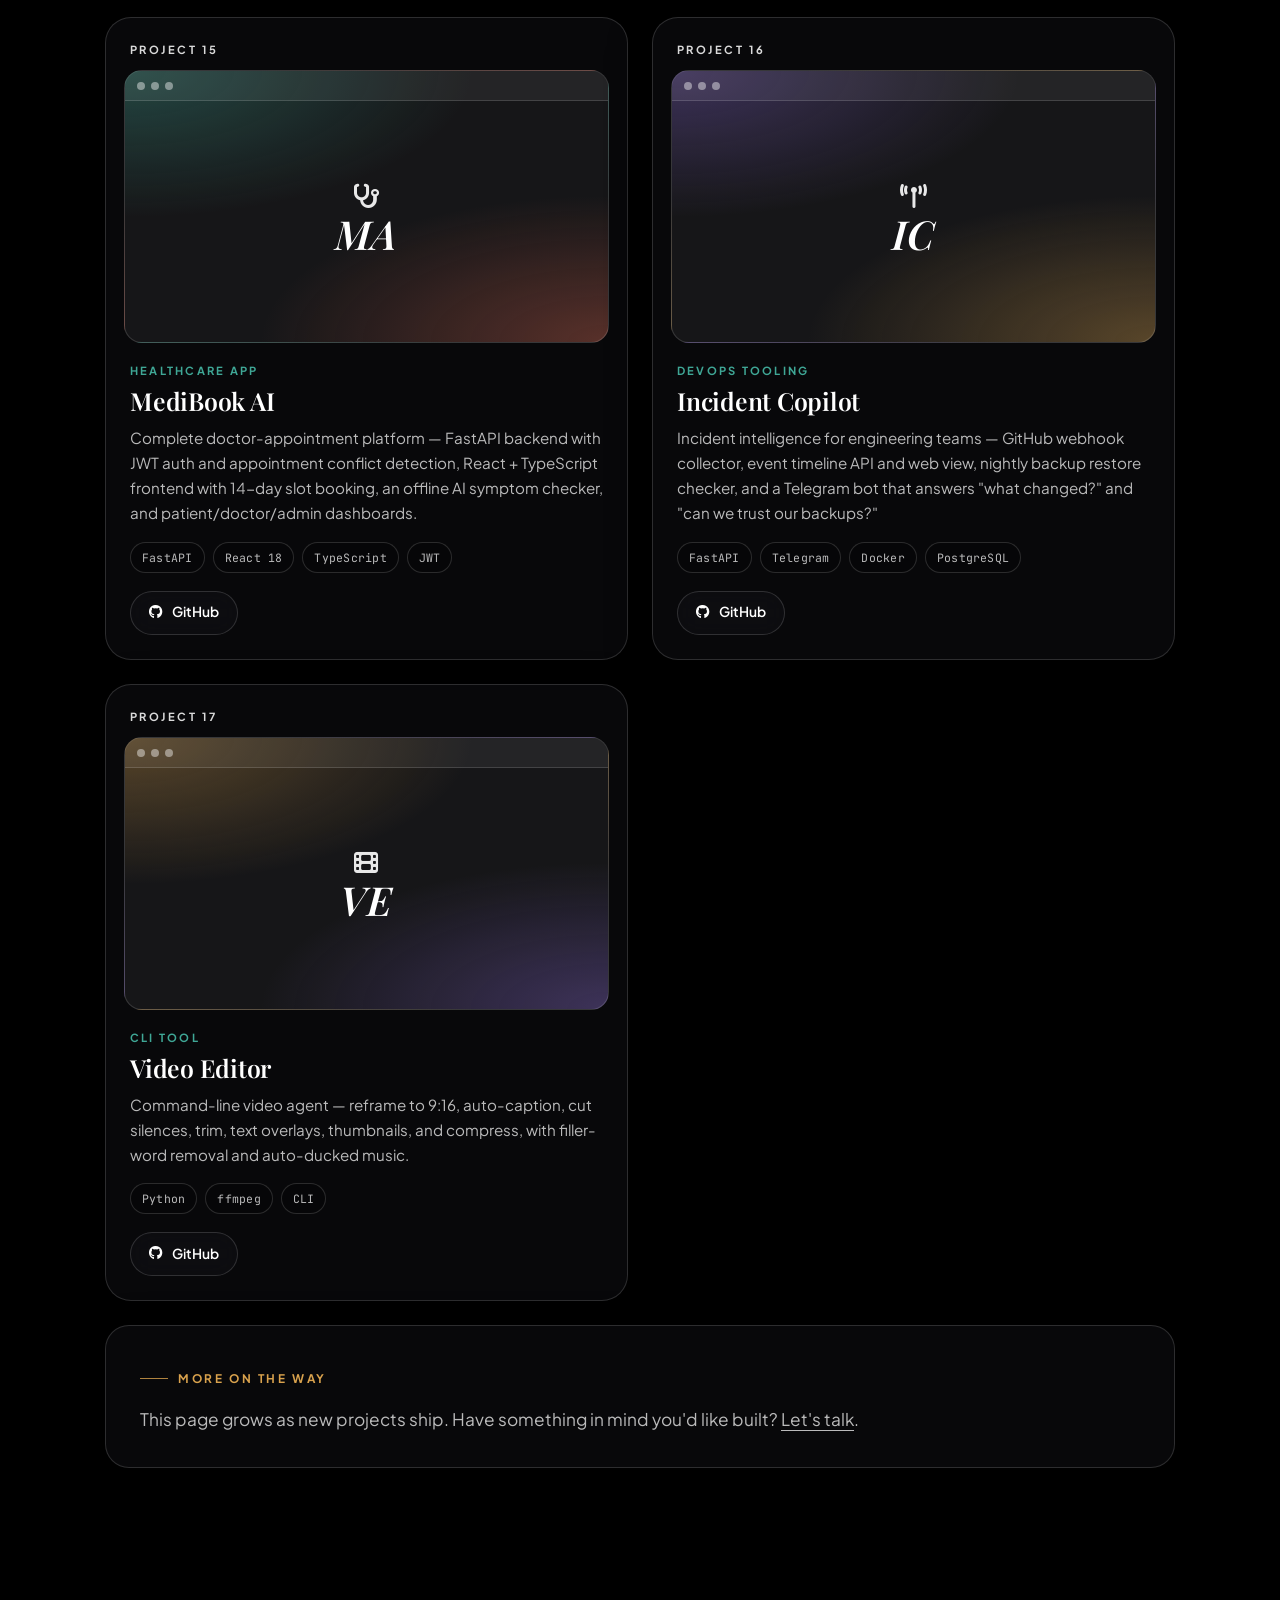
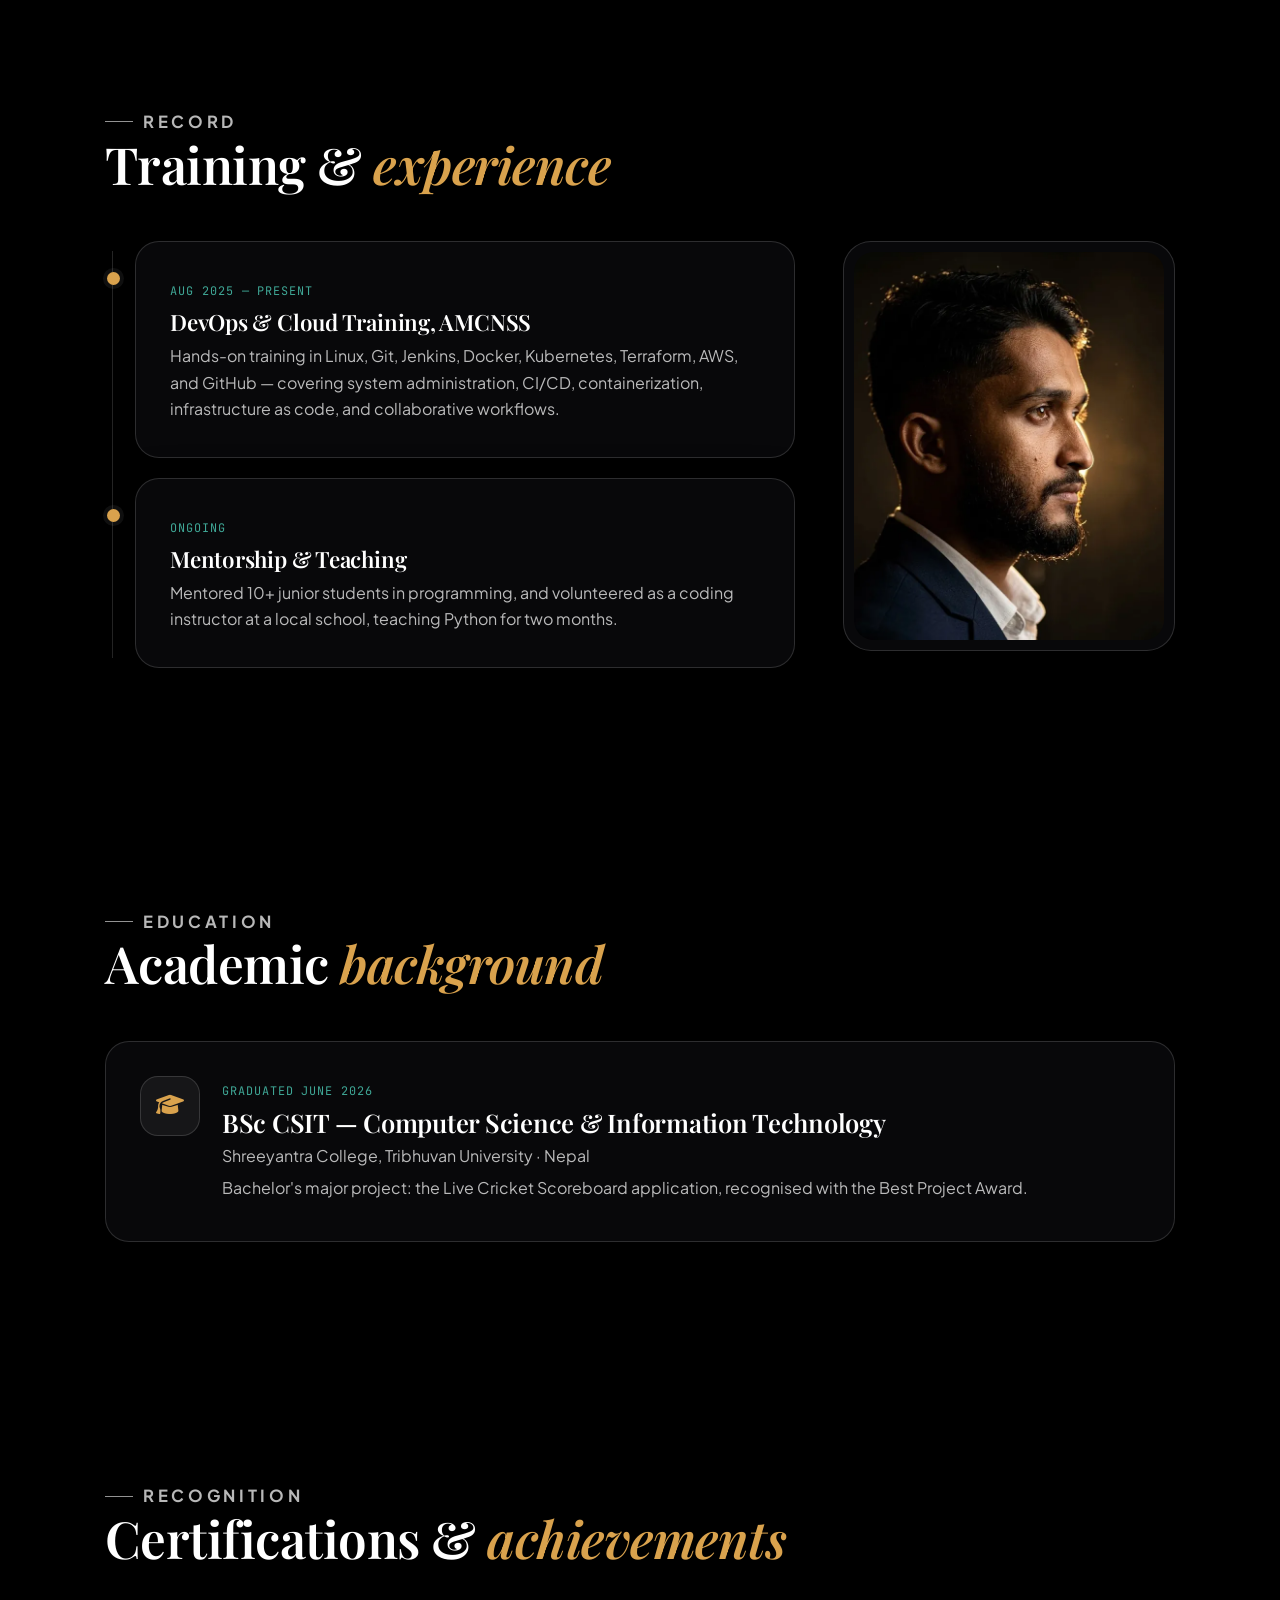
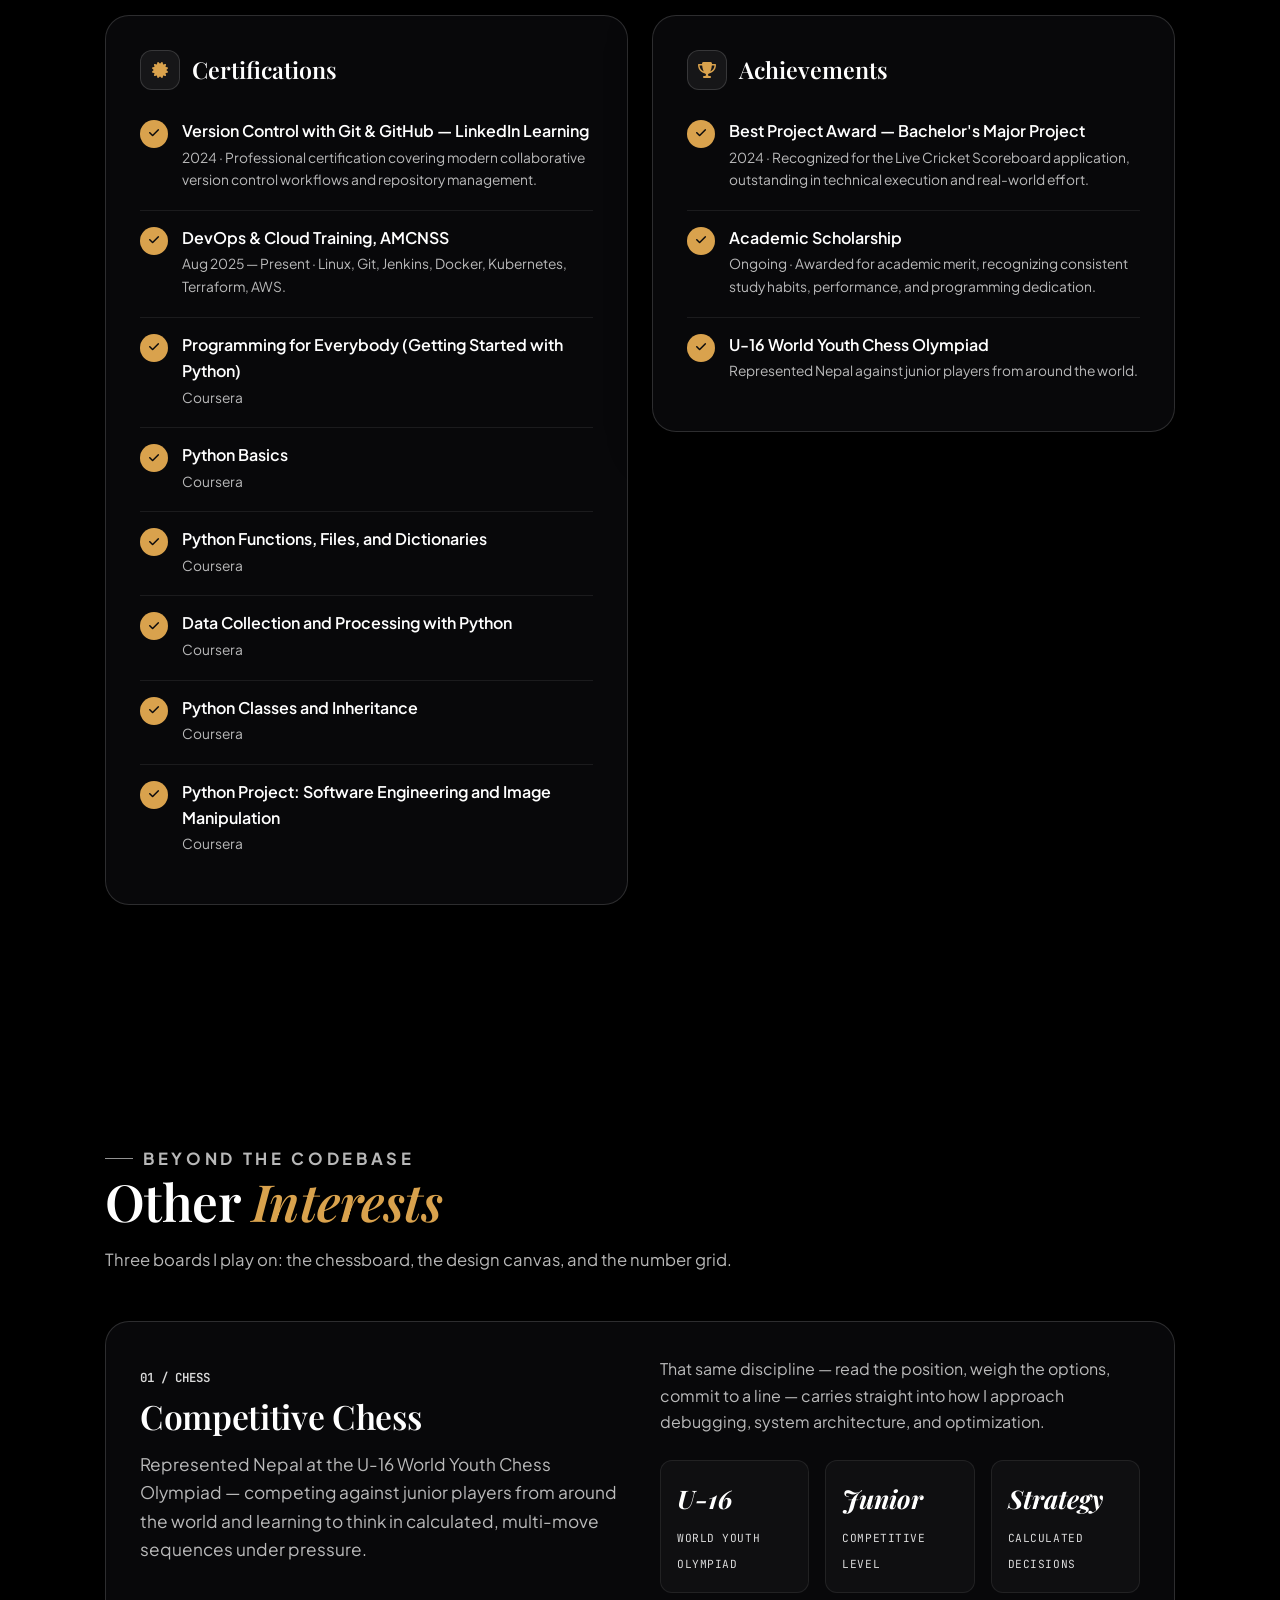
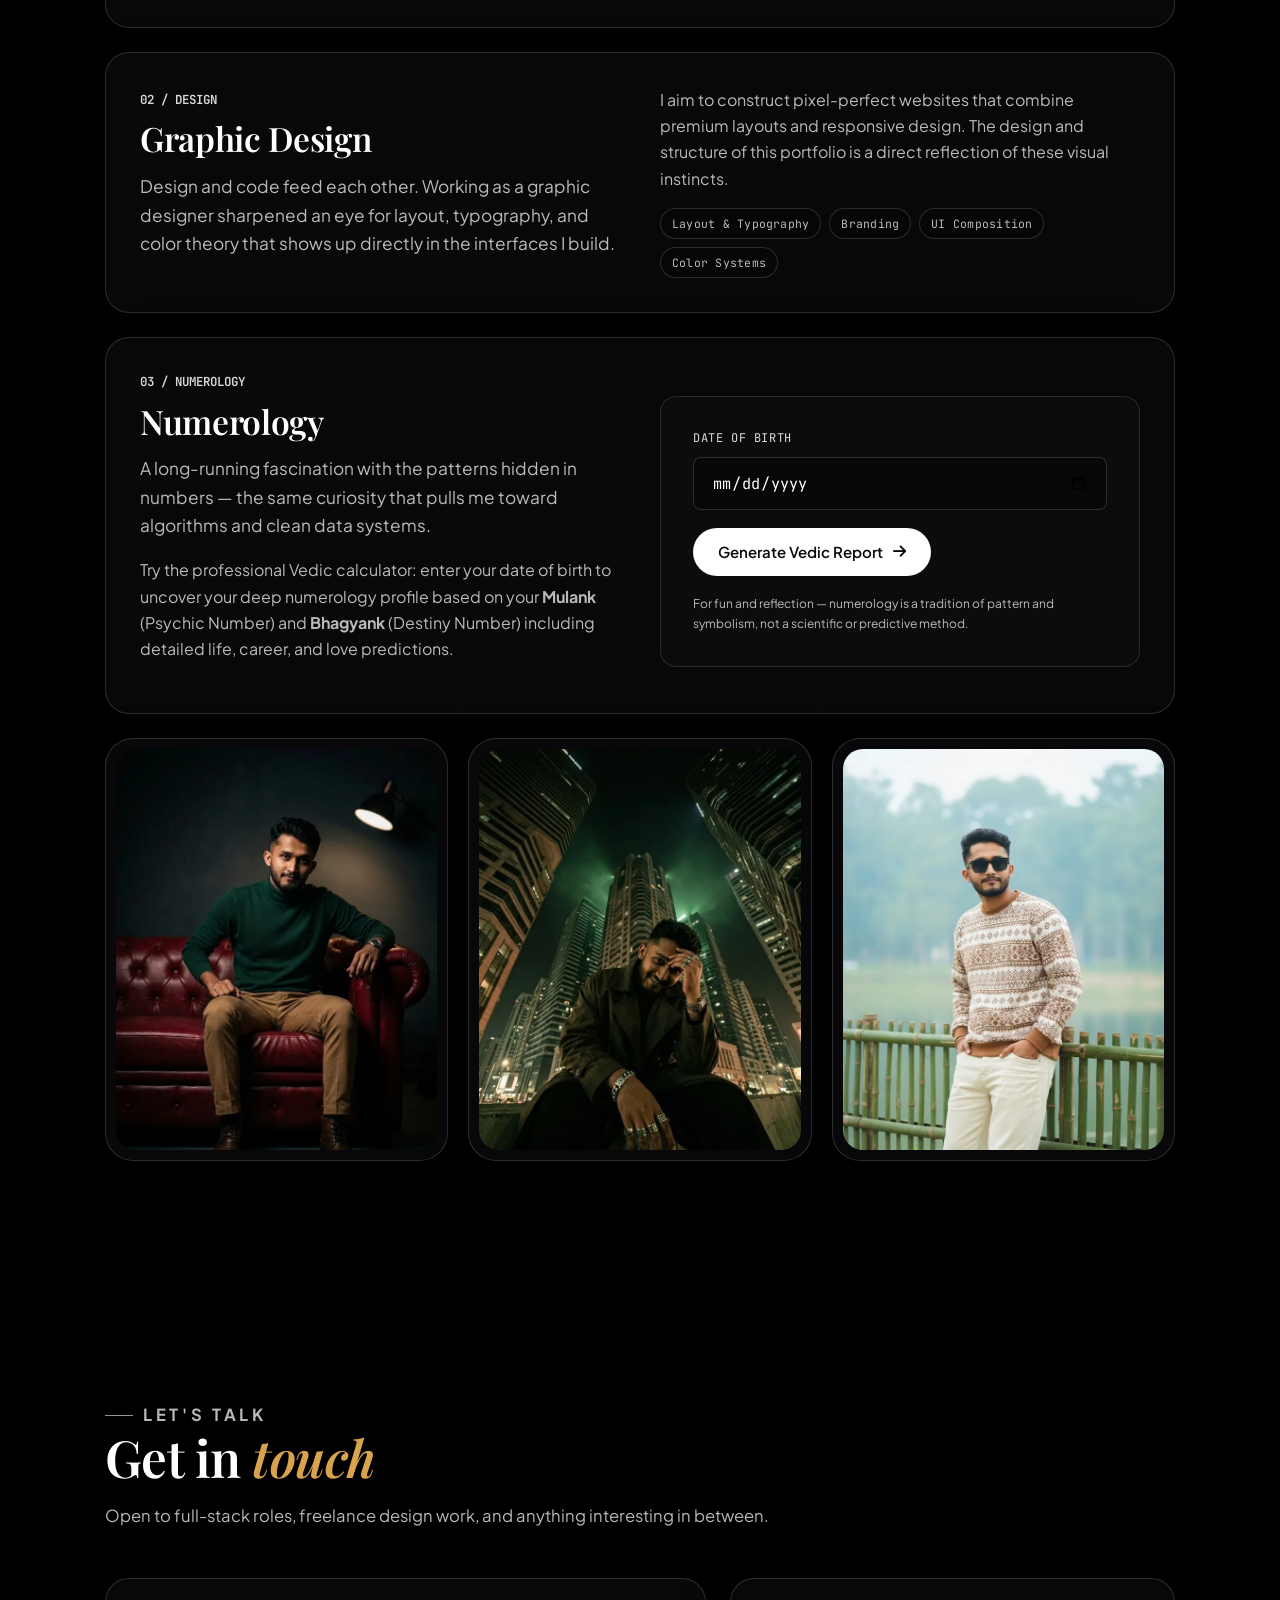
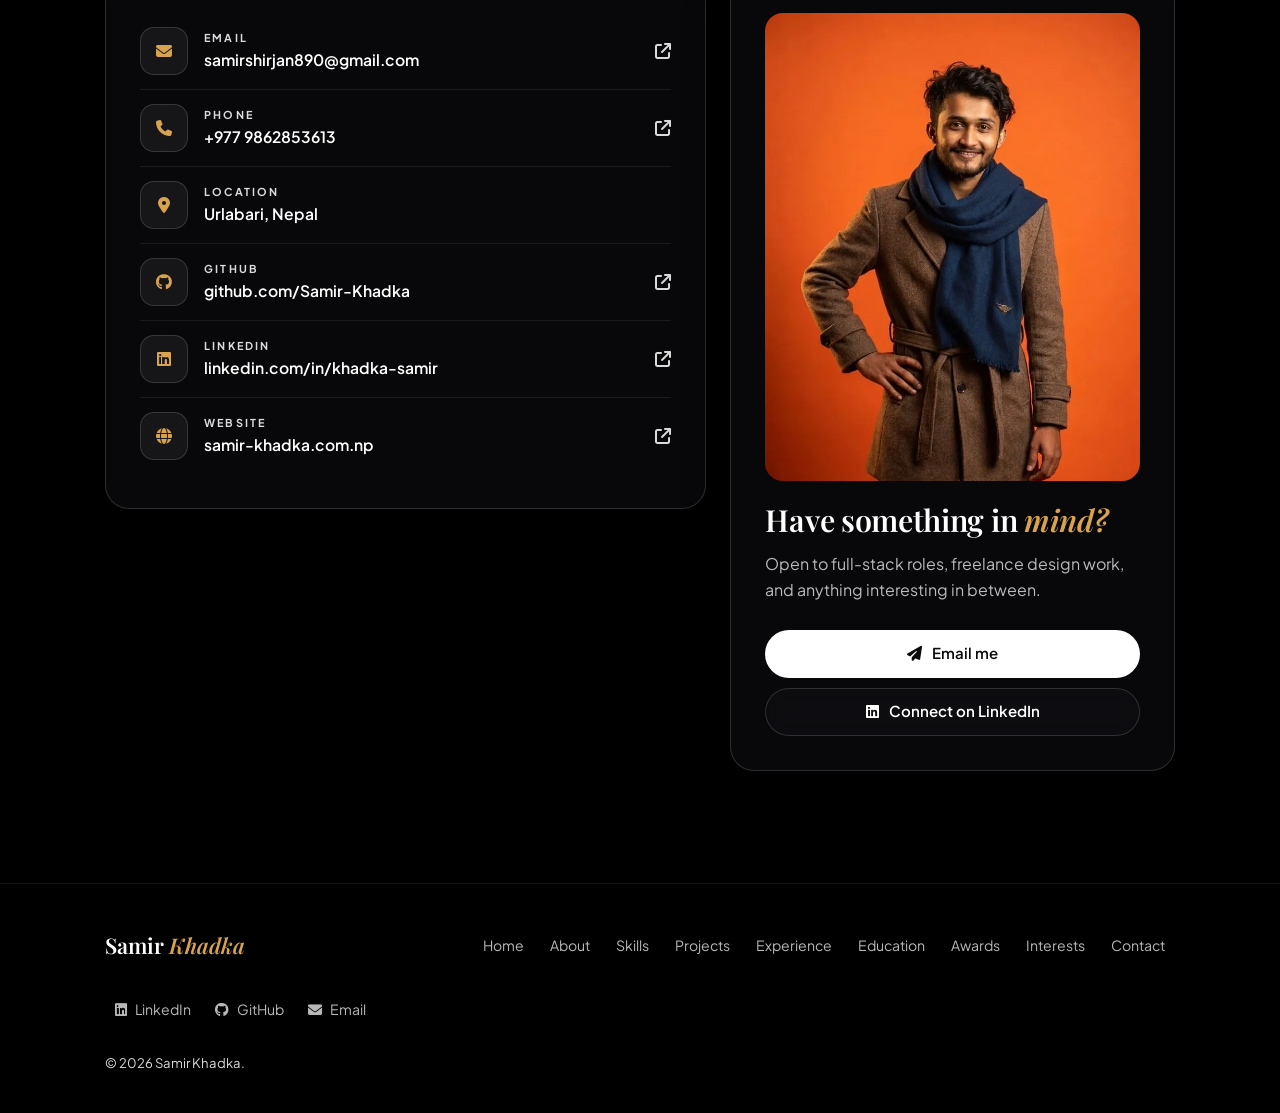
==== commit e277695b: "Add six Coursera Python certifications to the Certifications card" ====
--- a/index.html
+++ b/index.html
@@ -455,6 +455,12 @@
             <ul class="checks">
               <li><i class="fas fa-check" aria-hidden="true"></i><div><b>Version Control with Git &amp; GitHub — LinkedIn Learning</b><small>2024 · Professional certification covering modern collaborative version control workflows and repository management.</small></div></li>
               <li><i class="fas fa-check" aria-hidden="true"></i><div><b>DevOps &amp; Cloud Training, AMCNSS</b><small>Aug 2025 — Present · Linux, Git, Jenkins, Docker, Kubernetes, Terraform, AWS.</small></div></li>
+              <li><i class="fas fa-check" aria-hidden="true"></i><div><b>Programming for Everybody (Getting Started with Python)</b><small>Coursera</small></div></li>
+              <li><i class="fas fa-check" aria-hidden="true"></i><div><b>Python Basics</b><small>Coursera</small></div></li>
+              <li><i class="fas fa-check" aria-hidden="true"></i><div><b>Python Functions, Files, and Dictionaries</b><small>Coursera</small></div></li>
+              <li><i class="fas fa-check" aria-hidden="true"></i><div><b>Data Collection and Processing with Python</b><small>Coursera</small></div></li>
+              <li><i class="fas fa-check" aria-hidden="true"></i><div><b>Python Classes and Inheritance</b><small>Coursera</small></div></li>
+              <li><i class="fas fa-check" aria-hidden="true"></i><div><b>Python Project: Software Engineering and Image Manipulation</b><small>Coursera</small></div></li>
             </ul>
           </div>
           <div class="glass card reveal">
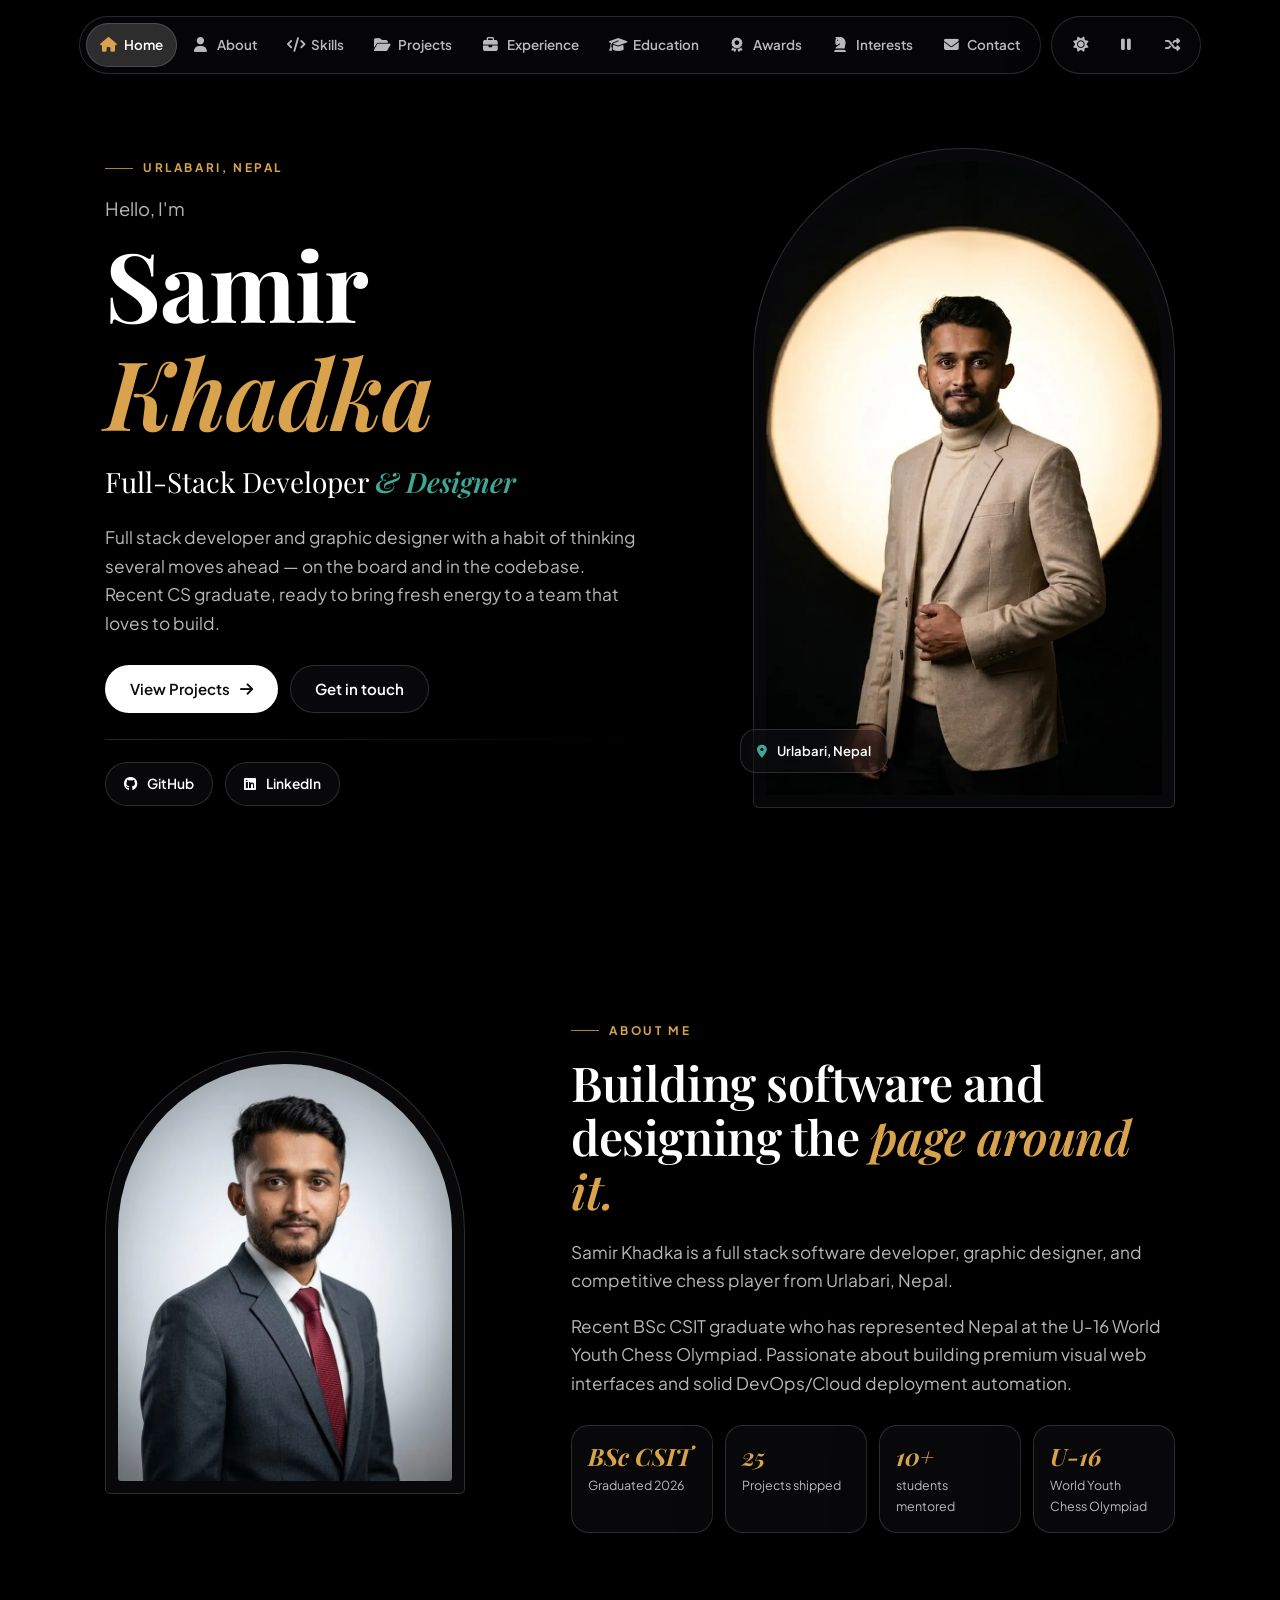
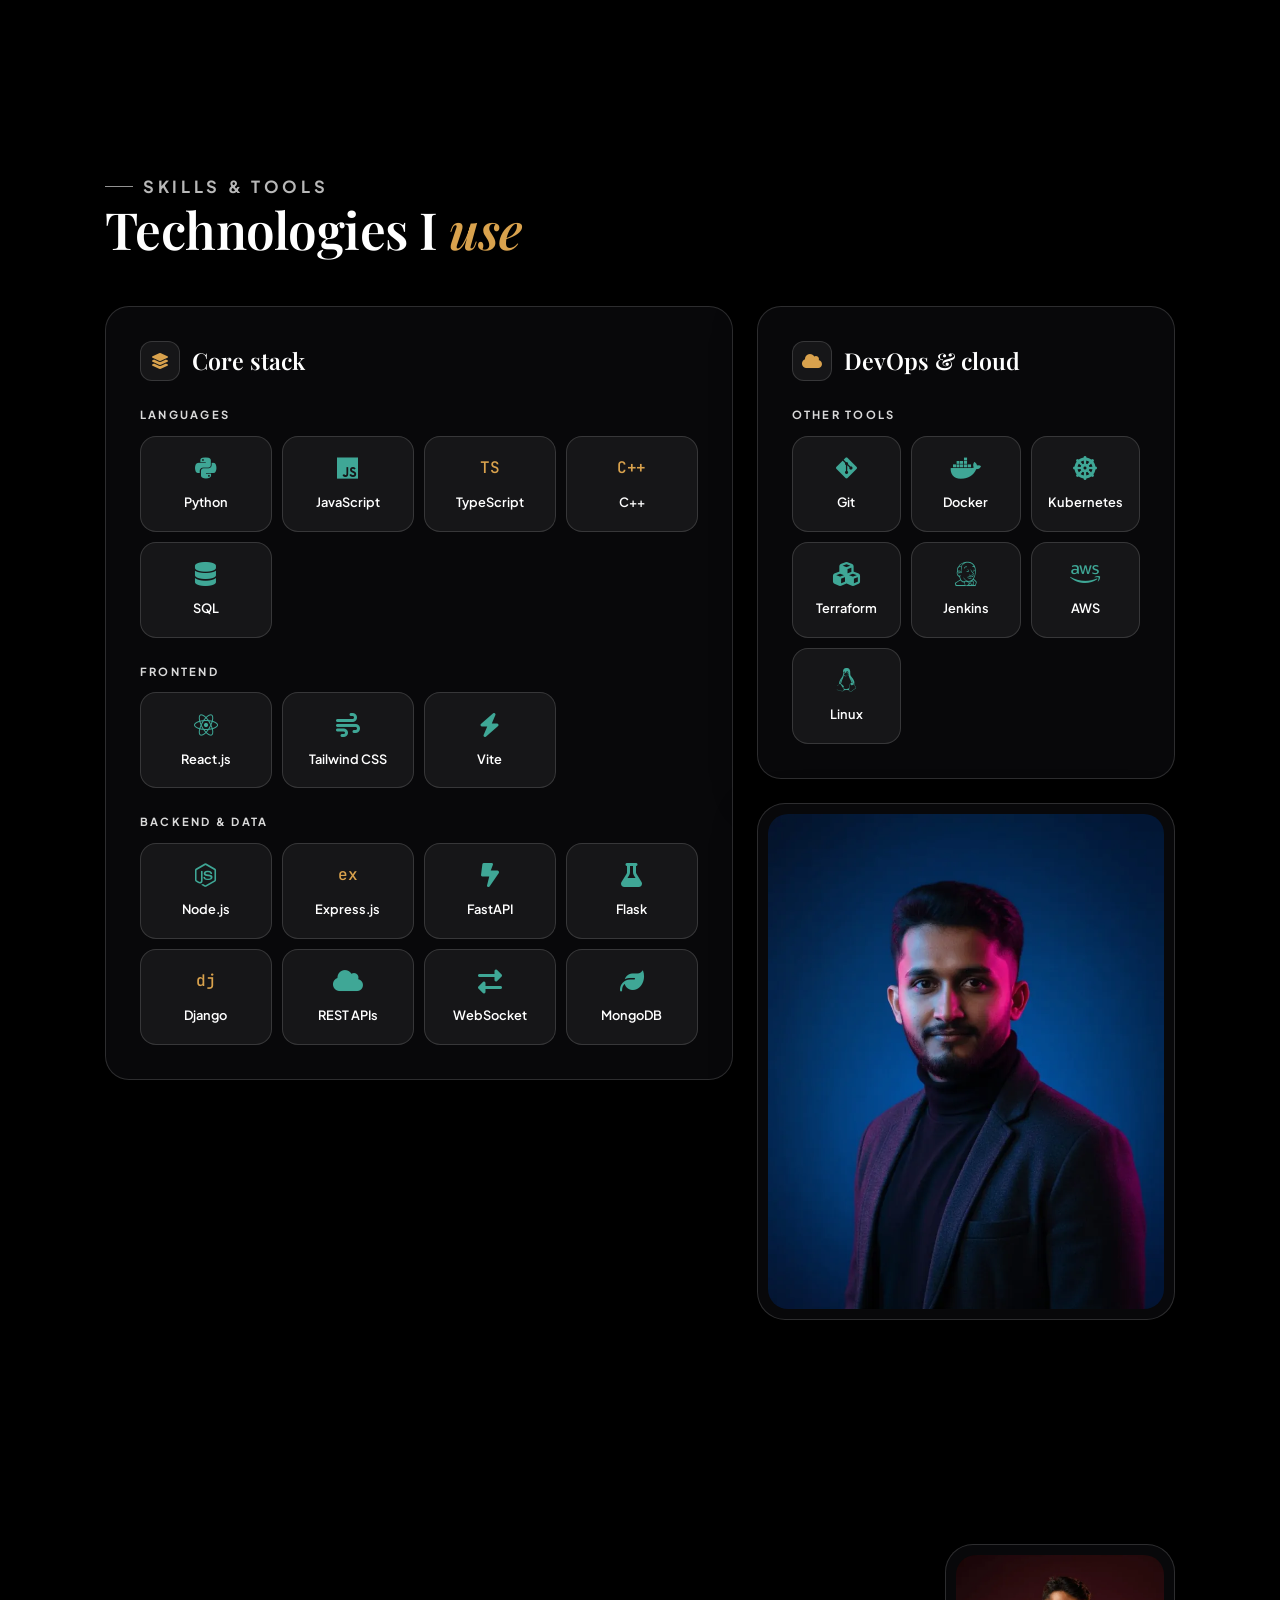
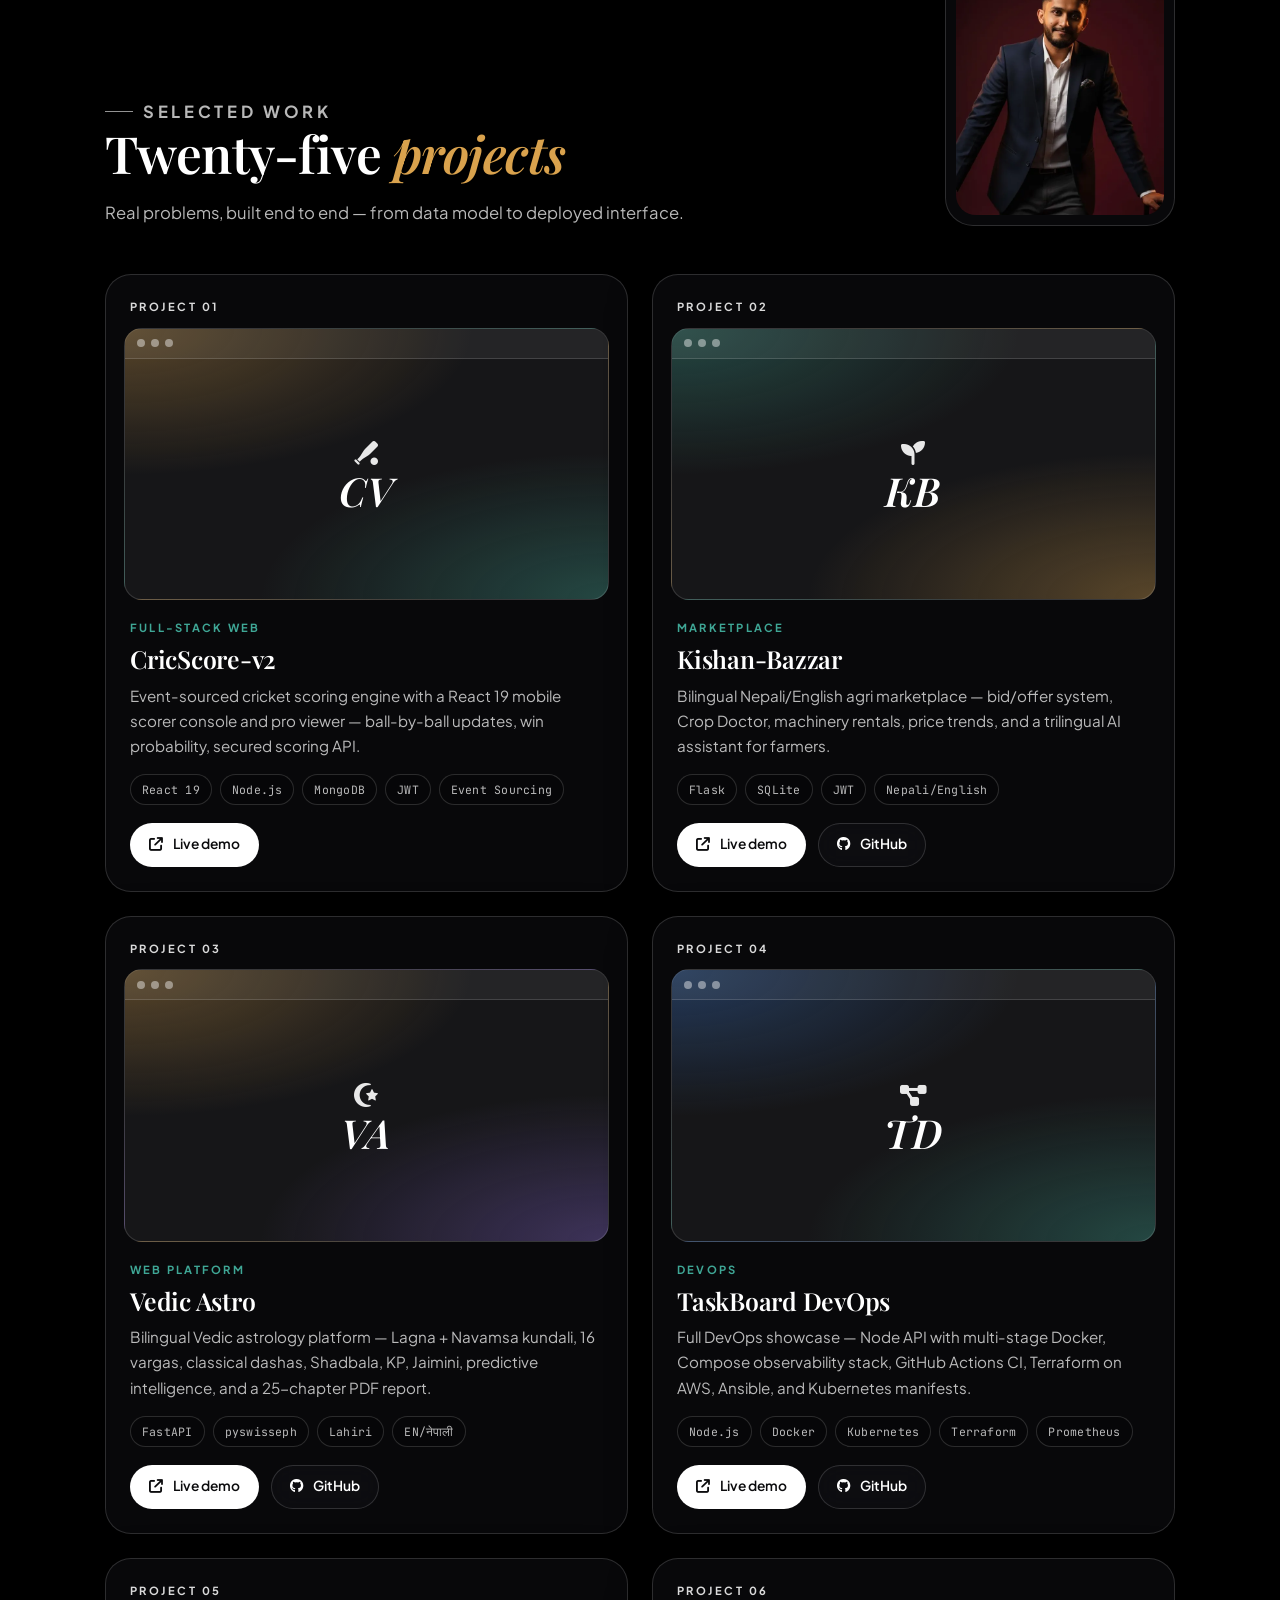
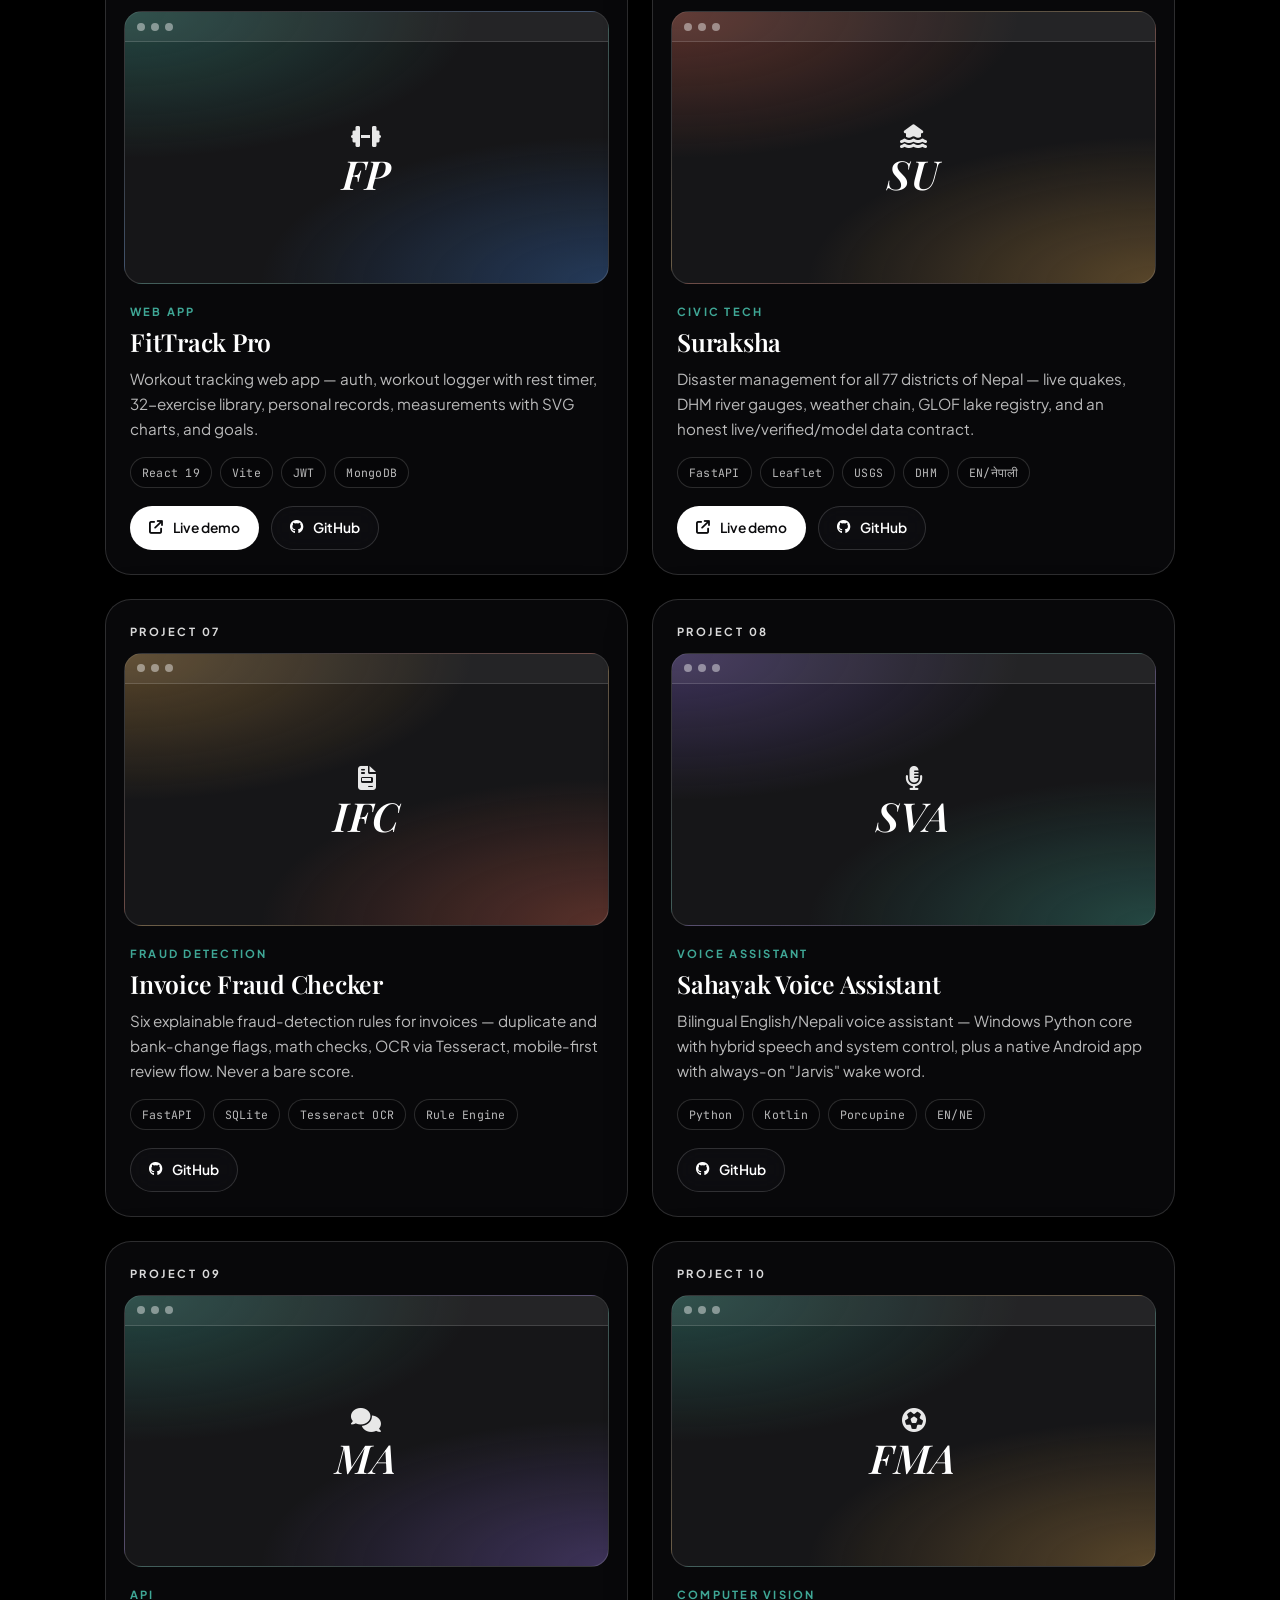
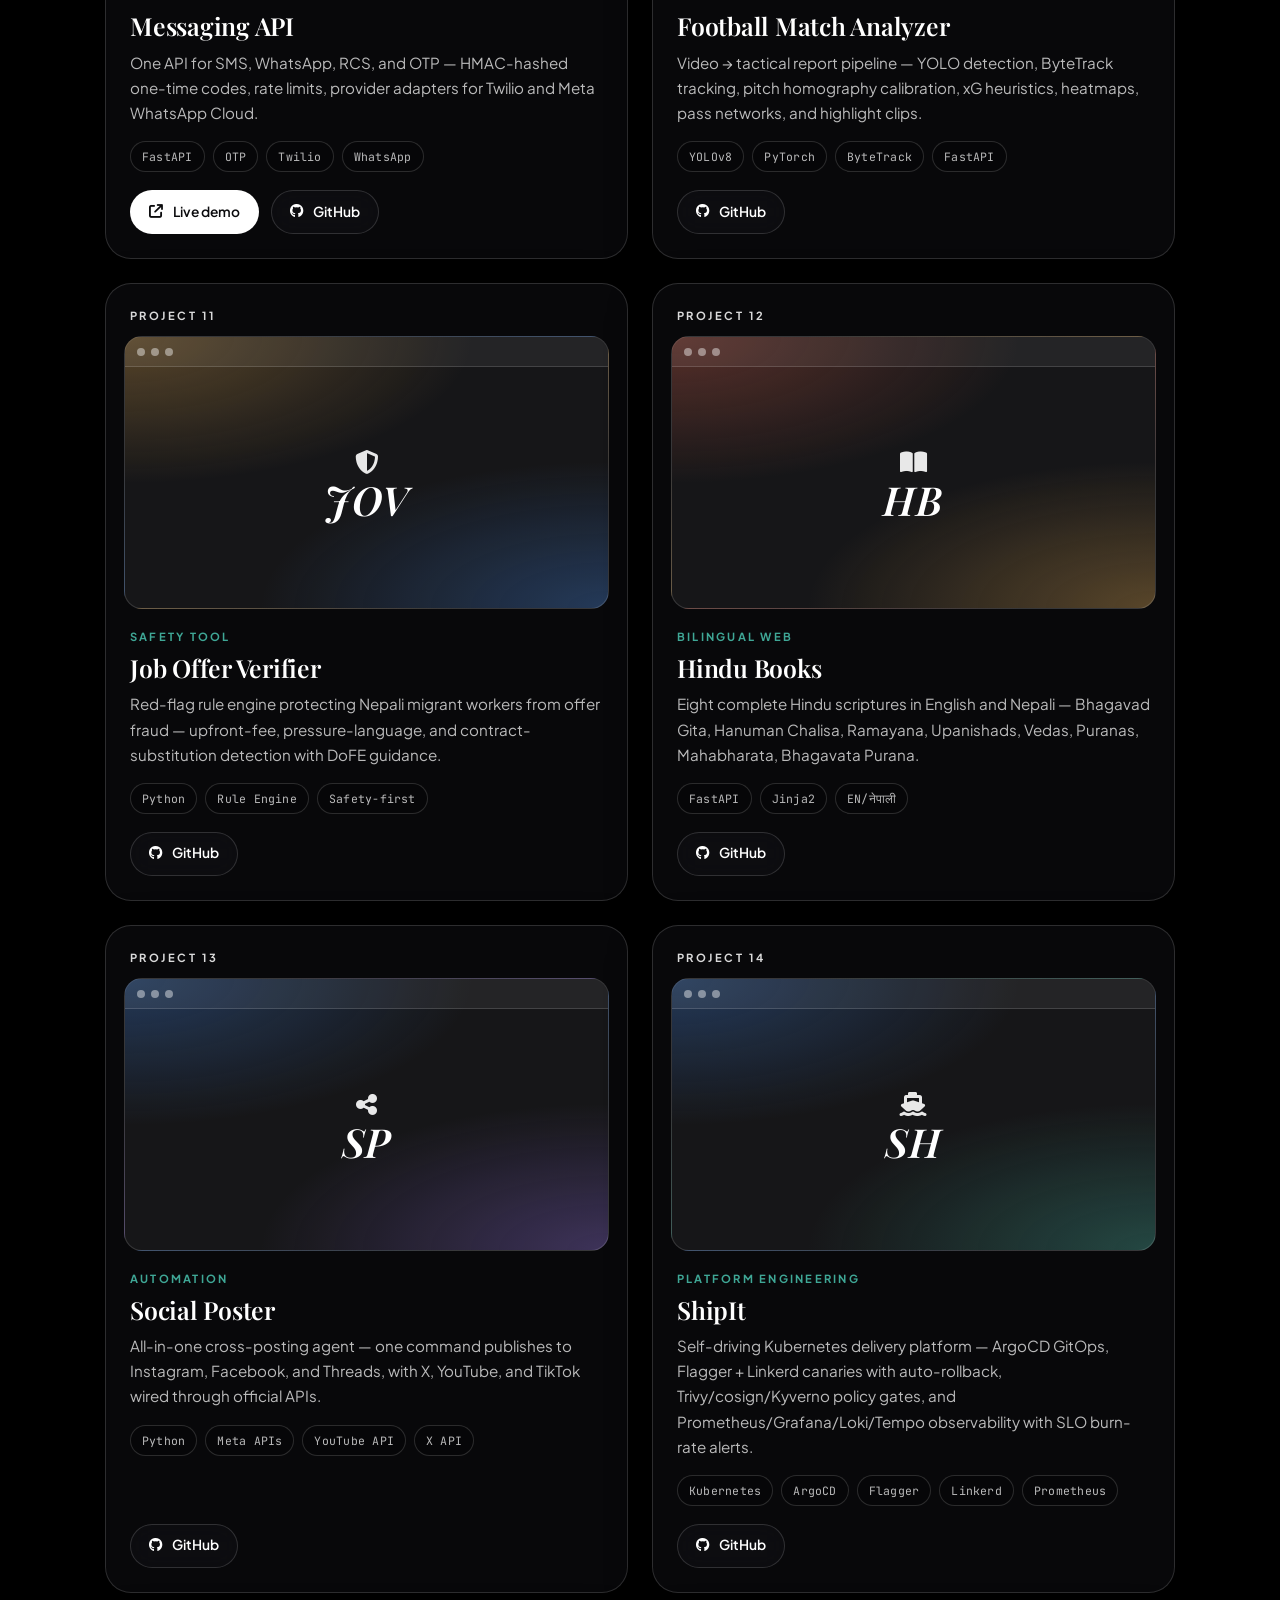
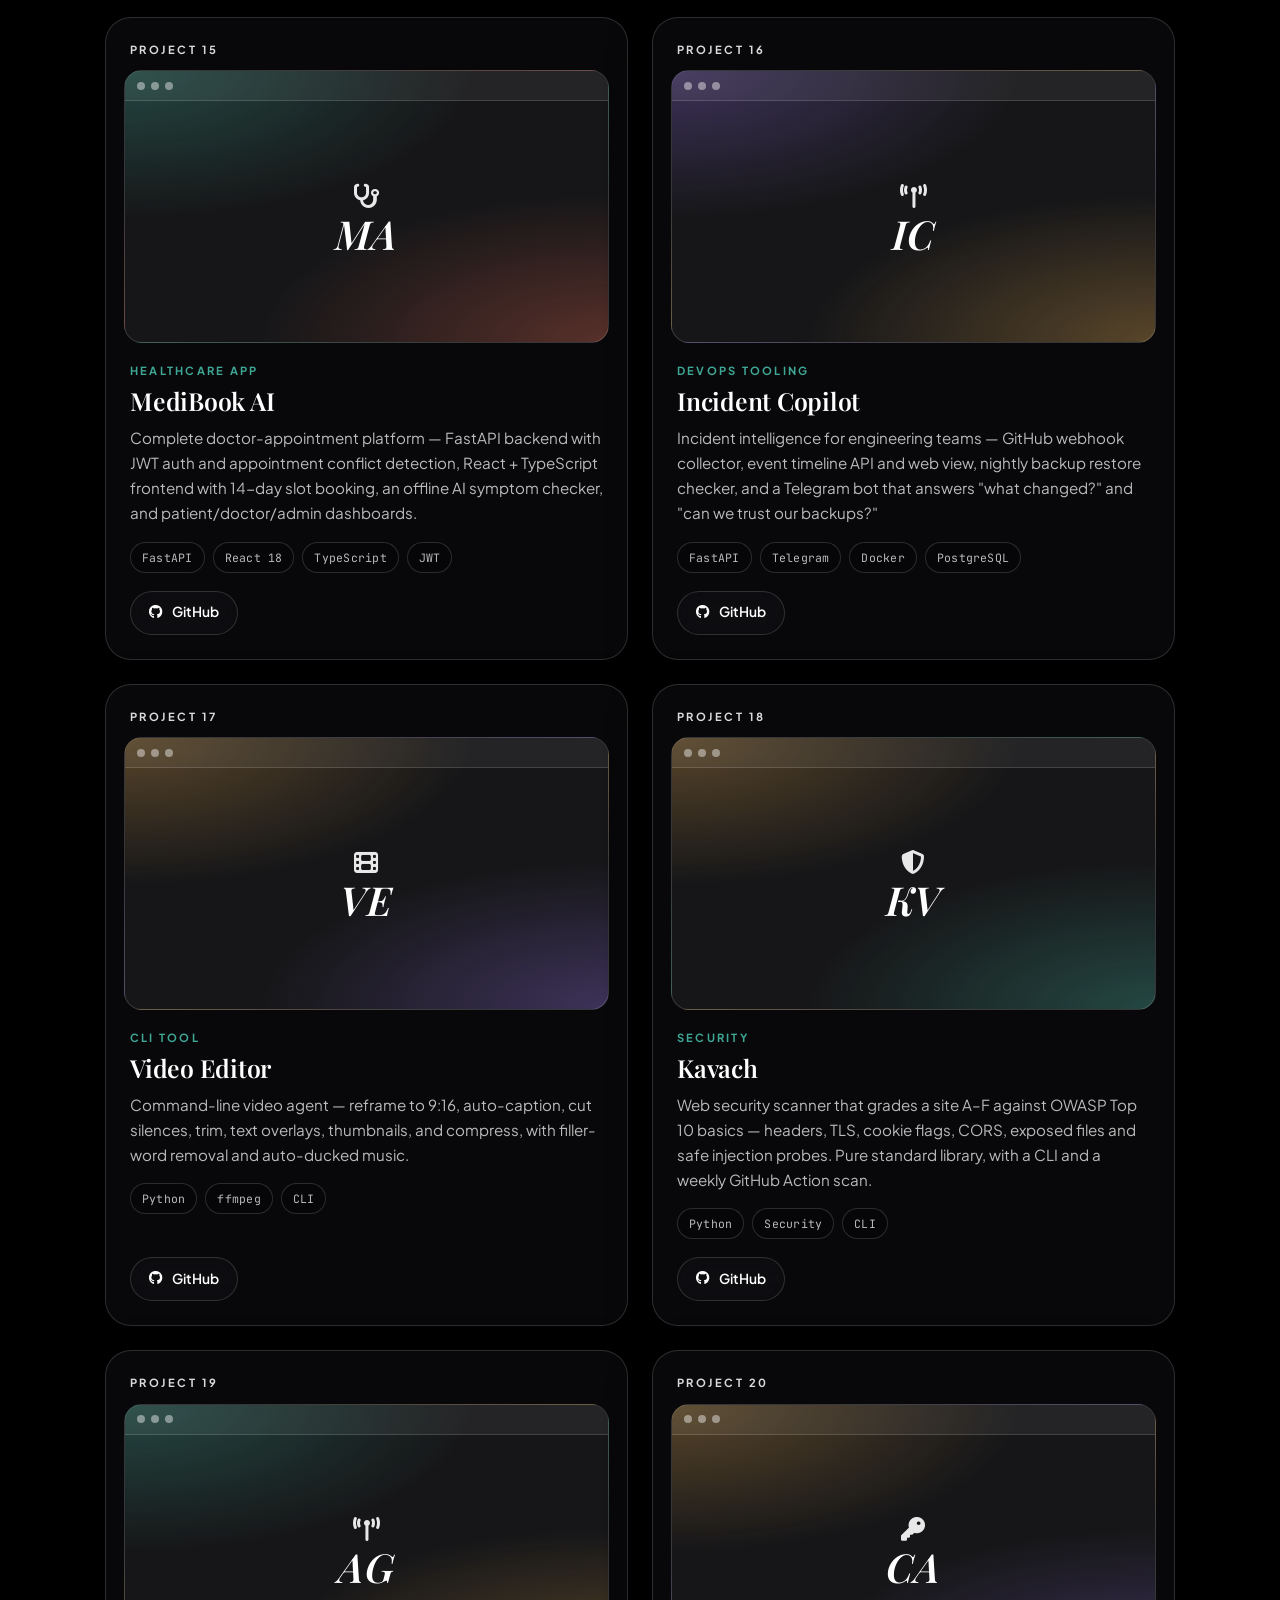
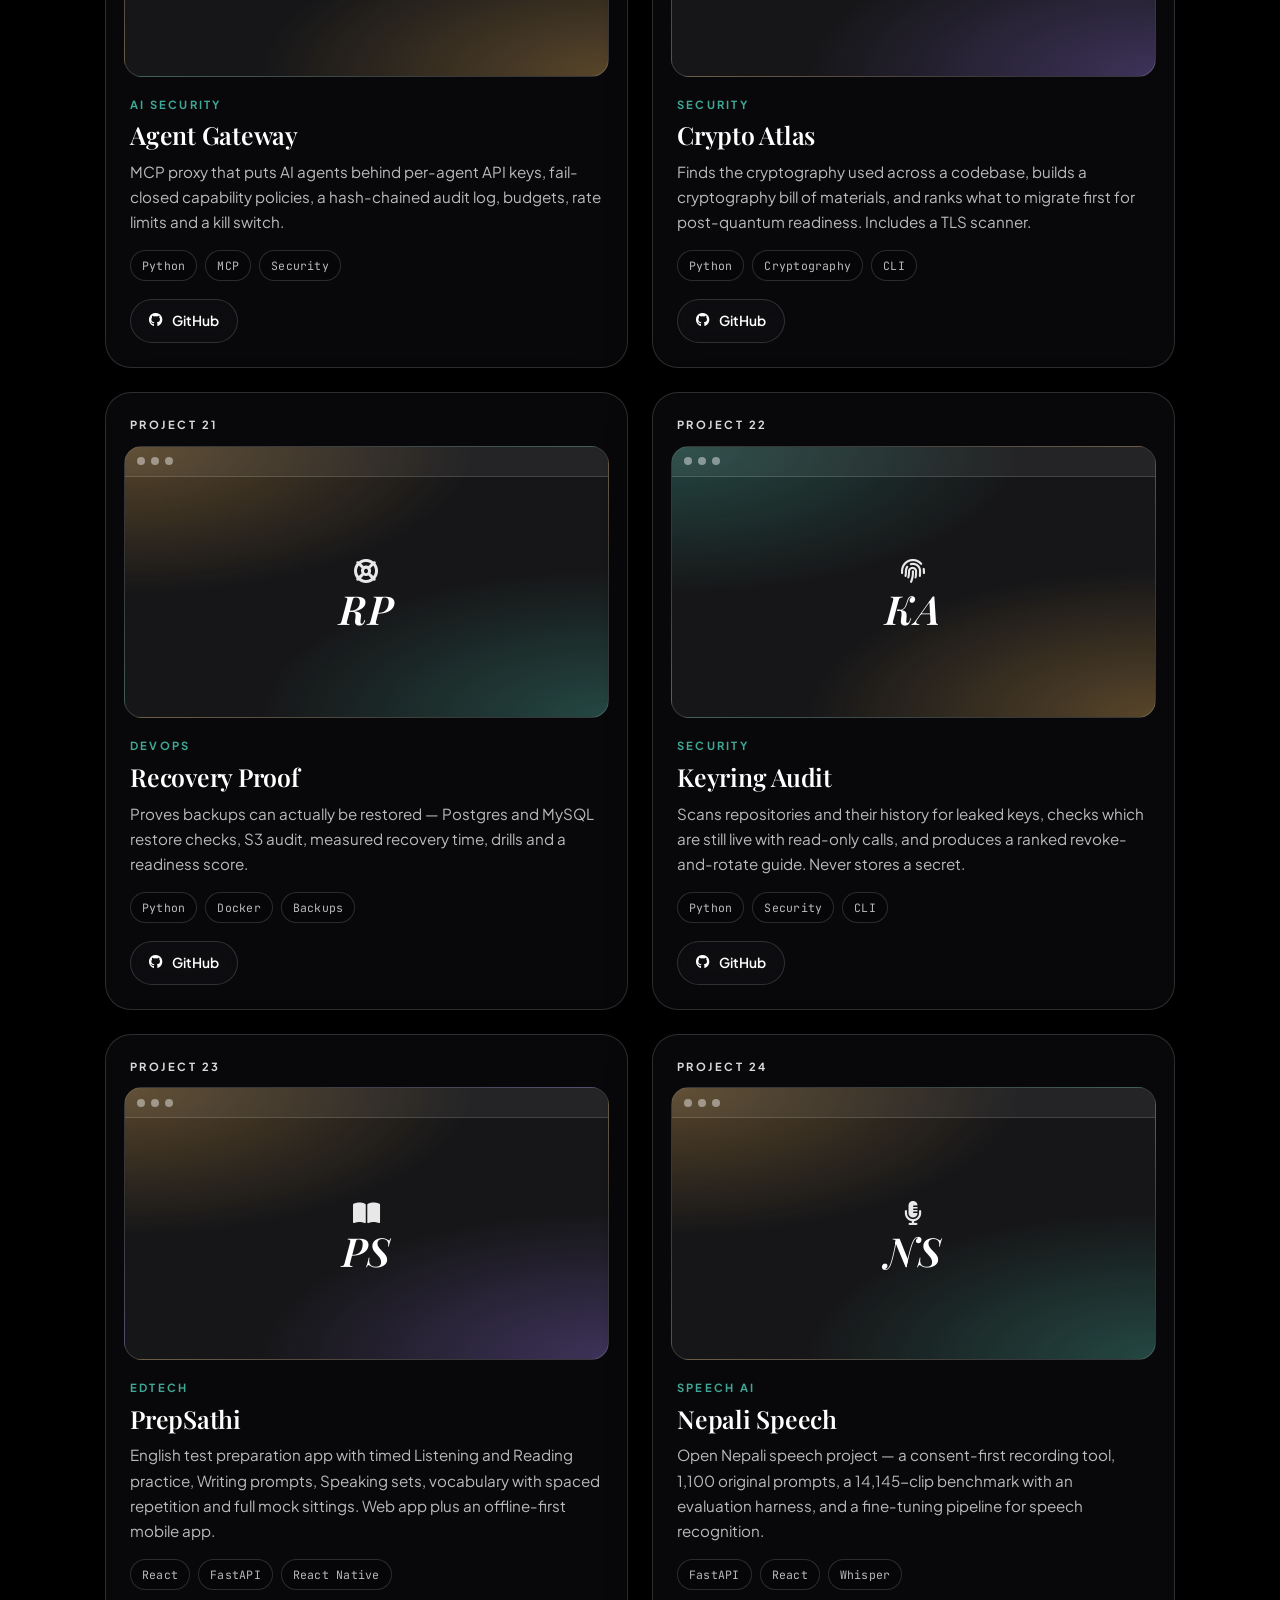
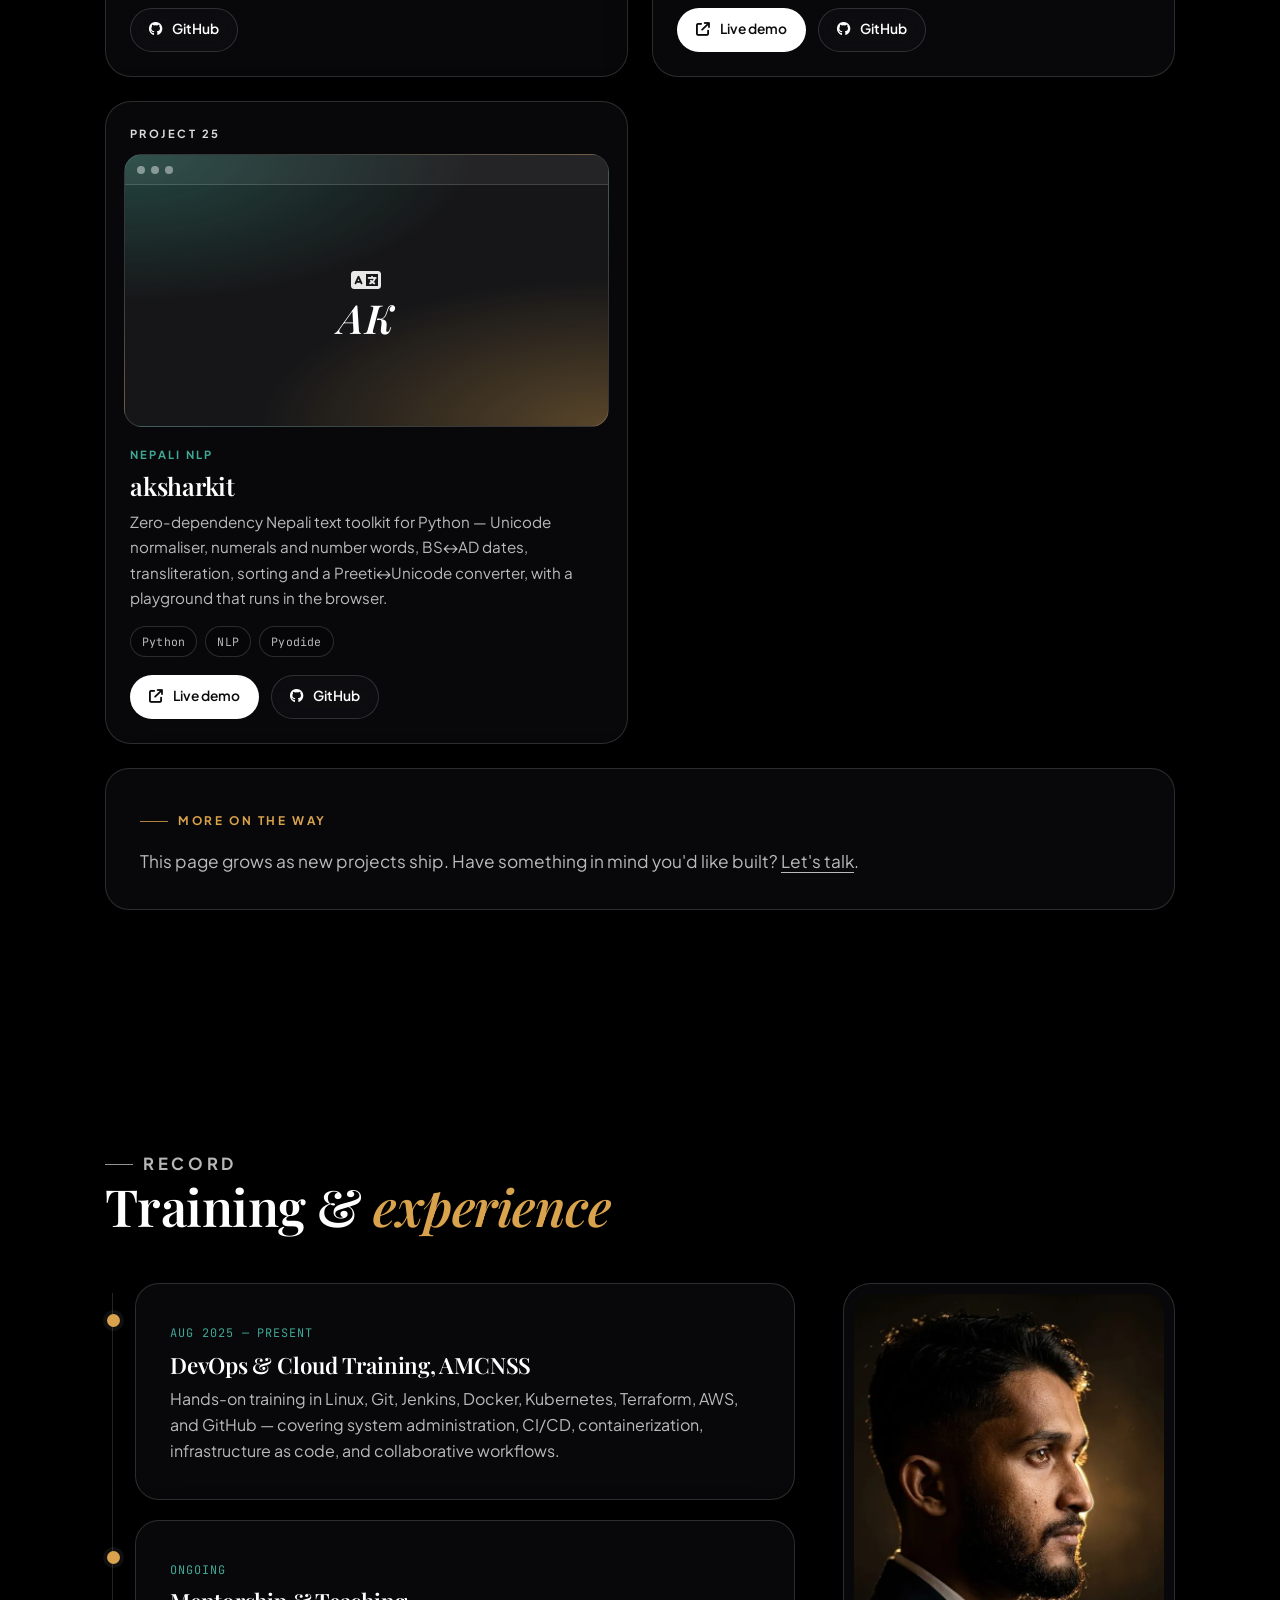
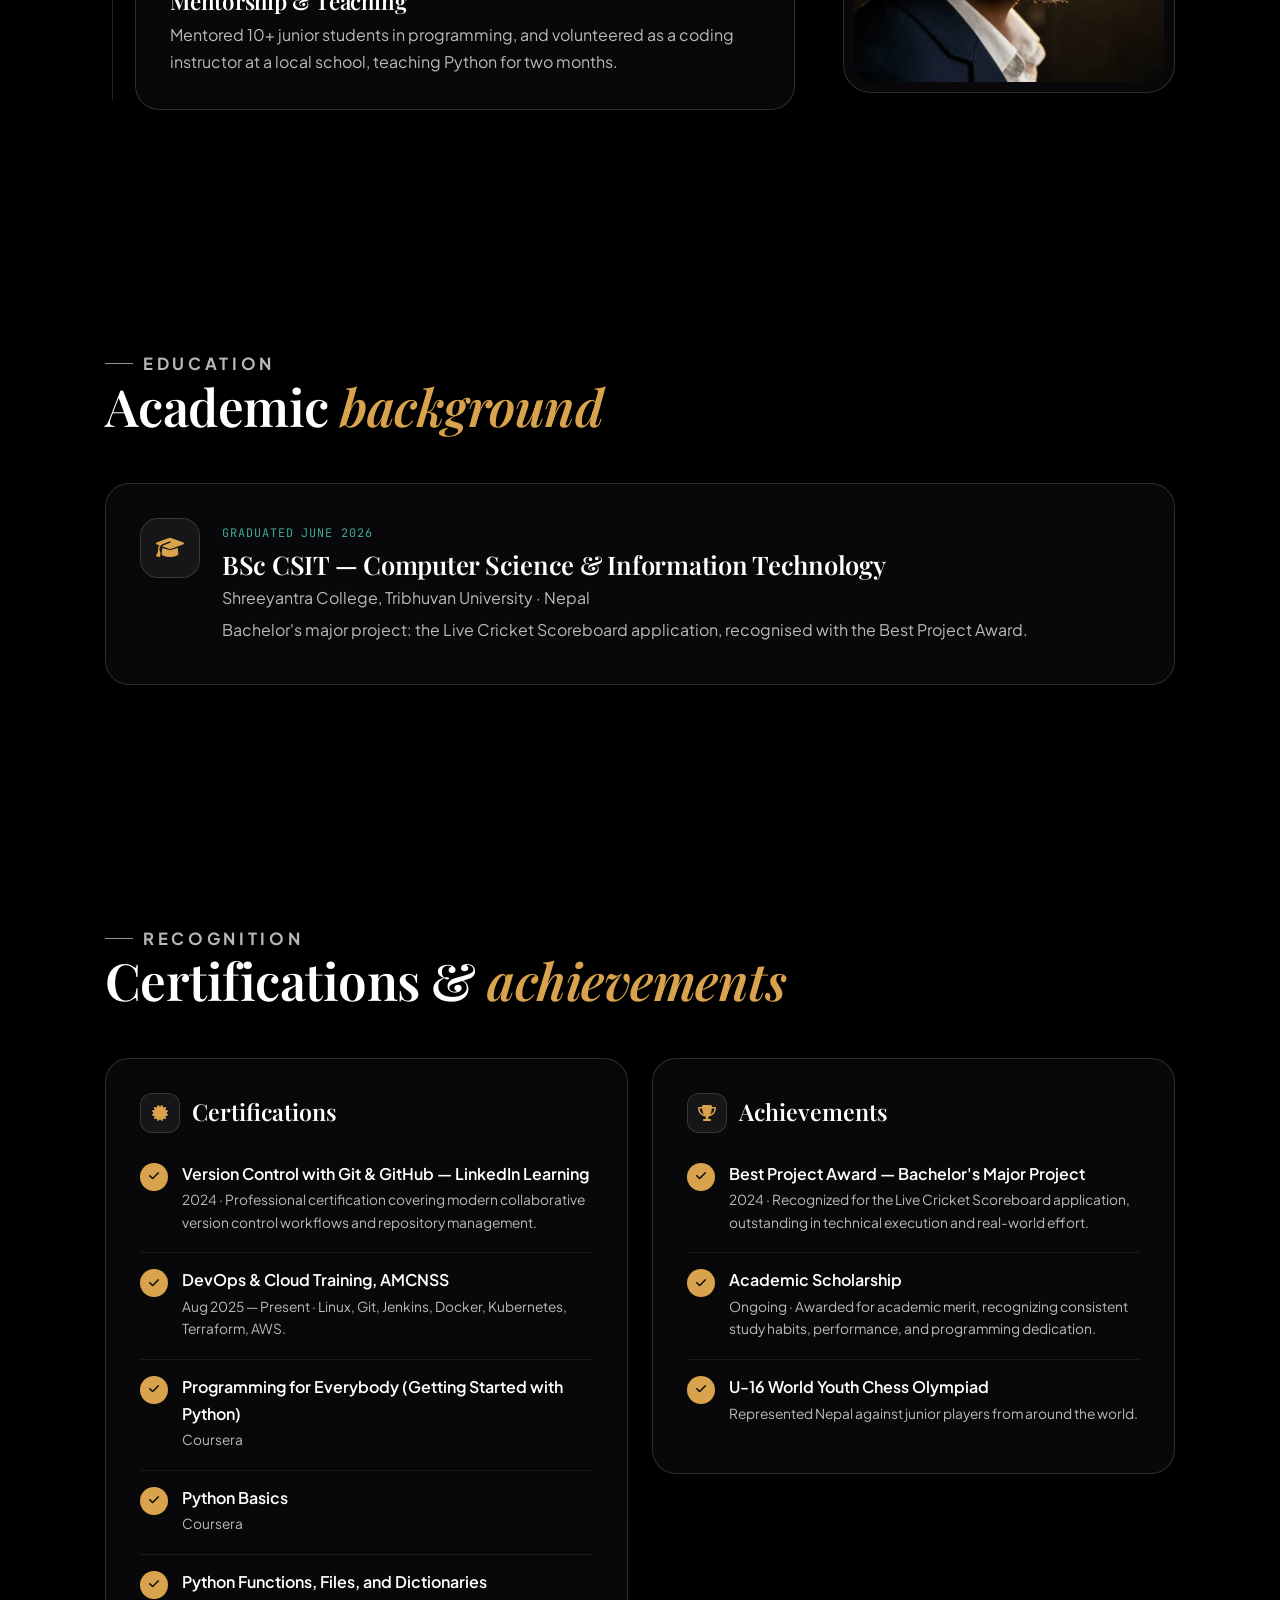
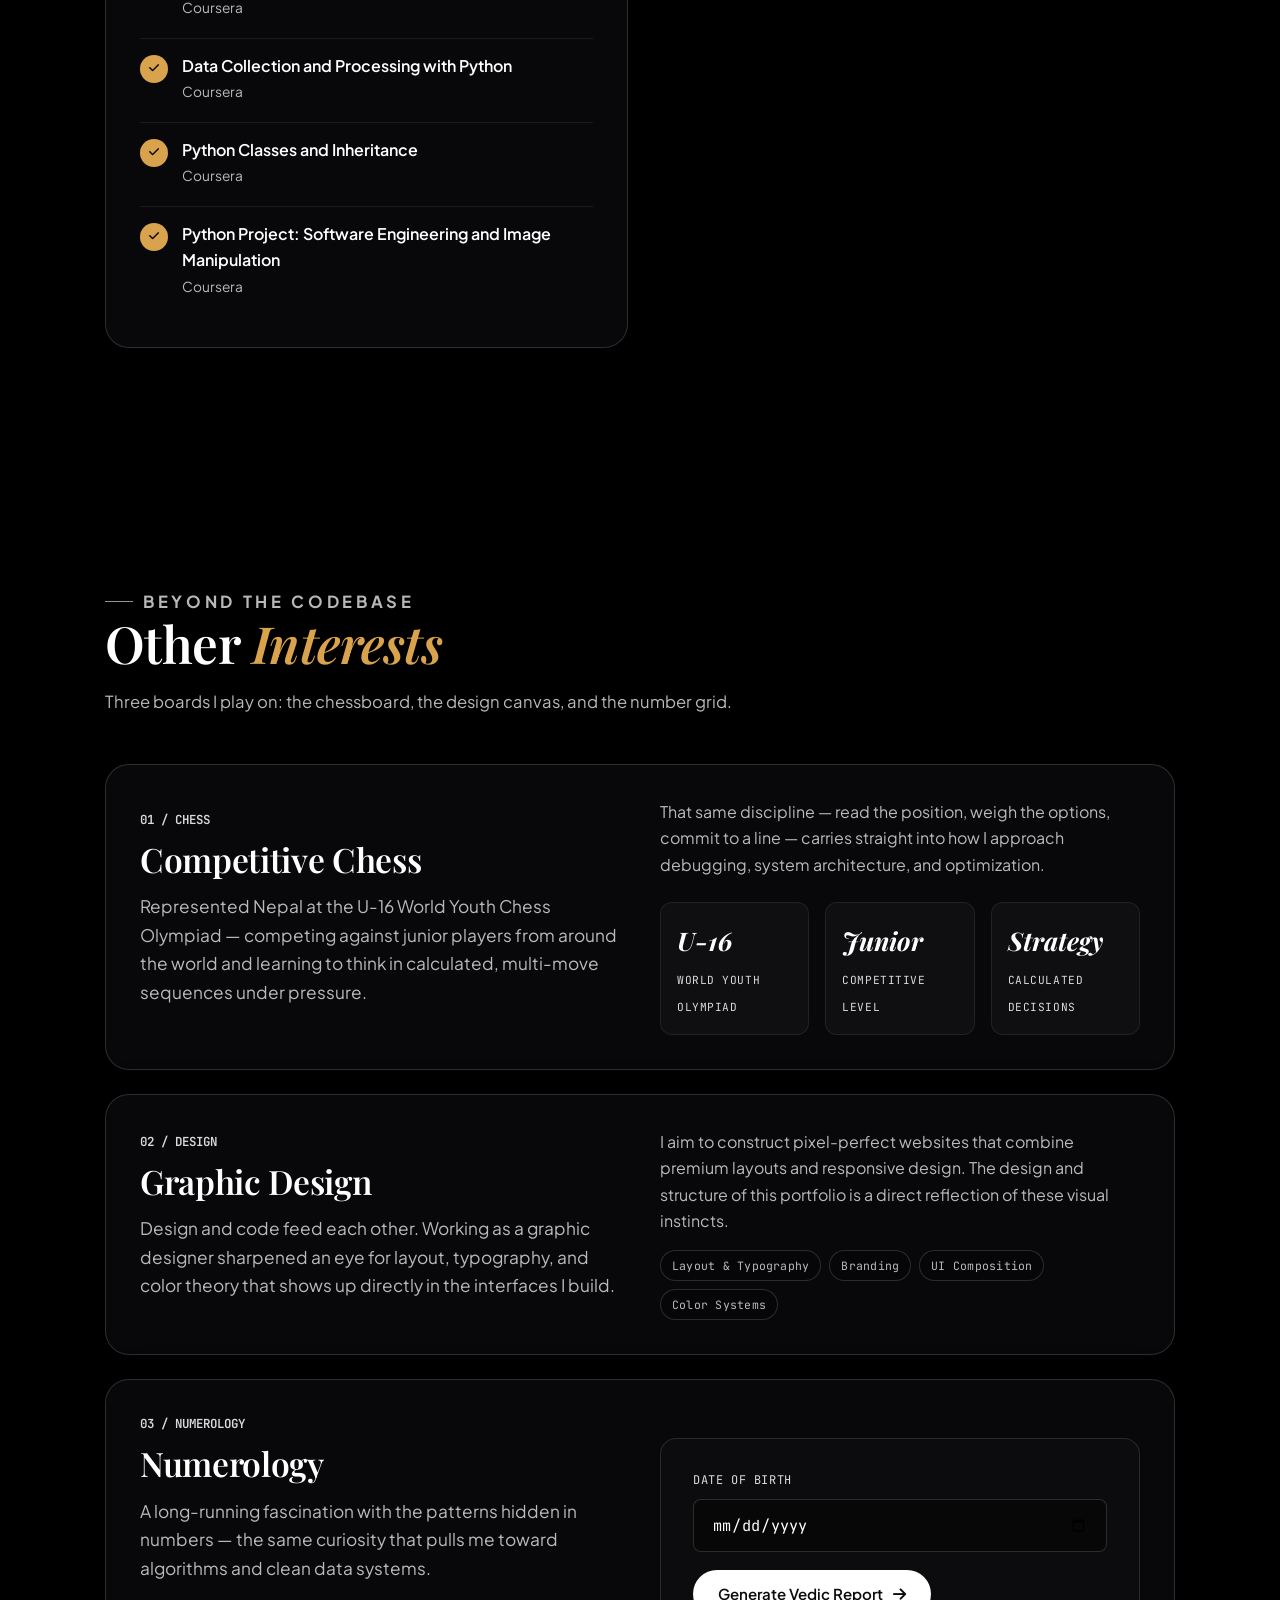
==== commit 2e2ab96a: "Add eight projects (Kavach, Agent Gateway, Crypto Atlas, Recovery Proof, Keyring Audit, PrepSathi, N" ====
--- a/index.html
+++ b/index.html
@@ -13,17 +13,17 @@
   <meta property="og:type" content="website">
   <meta property="og:site_name" content="Samir Khadka">
   <meta property="og:title" content="Samir Khadka — Full-Stack Developer">
-  <meta property="og:description" content="Full-stack developer from Urlabari, Nepal. React, Node.js, Python, DevOps &amp; Cloud. 17 projects shipped live.">
+  <meta property="og:description" content="Full-stack developer from Urlabari, Nepal. React, Node.js, Python, DevOps &amp; Cloud. 25 projects shipped.">
   <meta property="og:url" content="https://samir-khadka.com.np/">
   <meta property="og:image" content="https://samir-khadka.com.np/assets/profile.jpg">
   <meta name="twitter:card" content="summary_large_image">
   <meta name="twitter:title" content="Samir Khadka — Full-Stack Developer">
-  <meta name="twitter:description" content="Full-stack developer from Urlabari, Nepal. React, Node.js, Python, DevOps &amp; Cloud. 17 projects shipped live.">
+  <meta name="twitter:description" content="Full-stack developer from Urlabari, Nepal. React, Node.js, Python, DevOps &amp; Cloud. 25 projects shipped.">
   <meta name="twitter:image" content="https://samir-khadka.com.np/assets/profile.jpg">
   <link rel="preconnect" href="https://fonts.googleapis.com">
   <link rel="preconnect" href="https://fonts.gstatic.com" crossorigin>
   <link rel="stylesheet" href="https://cdnjs.cloudflare.com/ajax/libs/font-awesome/6.4.0/css/all.min.css">
-  <link rel="stylesheet" href="style.css?v=6">
+  <link rel="stylesheet" href="style.css?v=7">
   <script>!function(){var t;try{t=localStorage.getItem('portfolioTheme')}catch(e){}document.documentElement.setAttribute('data-theme',t||'dark');}();</script>
 </head>
 <body>
@@ -97,7 +97,7 @@
           <p class="lead">Recent BSc CSIT graduate who has represented Nepal at the U-16 World Youth Chess Olympiad. Passionate about building premium visual web interfaces and solid DevOps/Cloud deployment automation.</p>
           <ul class="stat-grid">
             <li class="stat glass"><strong>BSc CSIT</strong><span>Graduated 2026</span></li>
-            <li class="stat glass"><strong>17</strong><span>Projects shipped</span></li>
+            <li class="stat glass"><strong>25</strong><span>Projects shipped</span></li>
             <li class="stat glass"><strong>10+</strong><span>students mentored</span></li>
             <li class="stat glass"><strong>U-16</strong><span>World Youth Chess Olympiad</span></li>
           </ul>
@@ -142,7 +142,7 @@
         <div class="head-row">
           <div class="section-head reveal">
             <p class="eyebrow">Selected work</p>
-            <h2>Seventeen <em class="accent">projects</em></h2>
+            <h2>Twenty-five <em class="accent">projects</em></h2>
             <p>Real problems, built end to end — from data model to deployed interface.</p>
           </div>
           <figure class="photo glass reveal">
@@ -386,6 +386,118 @@
             <p>Command-line video agent — reframe to 9:16, auto-caption, cut silences, trim, text overlays, thumbnails, and compress, with filler-word removal and auto-ducked music.</p>
             <div class="chips"><span class="chip">Python</span><span class="chip">ffmpeg</span><span class="chip">CLI</span></div>
             <div class="btn-row"><a class="btn small" href="https://github.com/Samir-Khadka/video-editor" target="_blank" rel="noopener" aria-label="View Video Editor on GitHub"><i class="fab fa-github" aria-hidden="true"></i> GitHub</a></div>
+          </div>
+        </article>
+        <article class="project glass lift card reveal" style="--c1:#d9a24d;--c2:#3fa796">
+          <div class="project-no">PROJECT 18</div>
+          <div class="preview" aria-hidden="true">
+            <div class="preview-bar"><span></span><span></span><span></span></div>
+            <div class="preview-mark"><i class="fas fa-shield-halved"></i><b>KV</b></div>
+          </div>
+          <div class="project-body">
+            <div class="project-cat">Security</div>
+            <h3>Kavach</h3>
+            <p>Web security scanner that grades a site A–F against OWASP Top 10 basics — headers, TLS, cookie flags, CORS, exposed files and safe injection probes. Pure standard library, with a CLI and a weekly GitHub Action scan.</p>
+            <div class="chips"><span class="chip">Python</span><span class="chip">Security</span><span class="chip">CLI</span></div>
+            <div class="btn-row"><a class="btn small" href="https://github.com/Samir-Khadka/kavach" target="_blank" rel="noopener" aria-label="View Kavach on GitHub"><i class="fab fa-github" aria-hidden="true"></i> GitHub</a></div>
+          </div>
+        </article>
+        <article class="project glass lift card reveal" style="--c1:#3fa796;--c2:#d9a24d">
+          <div class="project-no">PROJECT 19</div>
+          <div class="preview" aria-hidden="true">
+            <div class="preview-bar"><span></span><span></span><span></span></div>
+            <div class="preview-mark"><i class="fas fa-tower-broadcast"></i><b>AG</b></div>
+          </div>
+          <div class="project-body">
+            <div class="project-cat">AI Security</div>
+            <h3>Agent Gateway</h3>
+            <p>MCP proxy that puts AI agents behind per-agent API keys, fail-closed capability policies, a hash-chained audit log, budgets, rate limits and a kill switch.</p>
+            <div class="chips"><span class="chip">Python</span><span class="chip">MCP</span><span class="chip">Security</span></div>
+            <div class="btn-row"><a class="btn small" href="https://github.com/Samir-Khadka/agent-gateway" target="_blank" rel="noopener" aria-label="View Agent Gateway on GitHub"><i class="fab fa-github" aria-hidden="true"></i> GitHub</a></div>
+          </div>
+        </article>
+        <article class="project glass lift card reveal" style="--c1:#d9a24d;--c2:#8a6ad9">
+          <div class="project-no">PROJECT 20</div>
+          <div class="preview" aria-hidden="true">
+            <div class="preview-bar"><span></span><span></span><span></span></div>
+            <div class="preview-mark"><i class="fas fa-key"></i><b>CA</b></div>
+          </div>
+          <div class="project-body">
+            <div class="project-cat">Security</div>
+            <h3>Crypto Atlas</h3>
+            <p>Finds the cryptography used across a codebase, builds a cryptography bill of materials, and ranks what to migrate first for post-quantum readiness. Includes a TLS scanner.</p>
+            <div class="chips"><span class="chip">Python</span><span class="chip">Cryptography</span><span class="chip">CLI</span></div>
+            <div class="btn-row"><a class="btn small" href="https://github.com/Samir-Khadka/crypto-atlas" target="_blank" rel="noopener" aria-label="View Crypto Atlas on GitHub"><i class="fab fa-github" aria-hidden="true"></i> GitHub</a></div>
+          </div>
+        </article>
+        <article class="project glass lift card reveal" style="--c1:#d9a24d;--c2:#3fa796">
+          <div class="project-no">PROJECT 21</div>
+          <div class="preview" aria-hidden="true">
+            <div class="preview-bar"><span></span><span></span><span></span></div>
+            <div class="preview-mark"><i class="fas fa-life-ring"></i><b>RP</b></div>
+          </div>
+          <div class="project-body">
+            <div class="project-cat">DevOps</div>
+            <h3>Recovery Proof</h3>
+            <p>Proves backups can actually be restored — Postgres and MySQL restore checks, S3 audit, measured recovery time, drills and a readiness score.</p>
+            <div class="chips"><span class="chip">Python</span><span class="chip">Docker</span><span class="chip">Backups</span></div>
+            <div class="btn-row"><a class="btn small" href="https://github.com/Samir-Khadka/recovery-proof" target="_blank" rel="noopener" aria-label="View Recovery Proof on GitHub"><i class="fab fa-github" aria-hidden="true"></i> GitHub</a></div>
+          </div>
+        </article>
+        <article class="project glass lift card reveal" style="--c1:#3fa796;--c2:#d9a24d">
+          <div class="project-no">PROJECT 22</div>
+          <div class="preview" aria-hidden="true">
+            <div class="preview-bar"><span></span><span></span><span></span></div>
+            <div class="preview-mark"><i class="fas fa-fingerprint"></i><b>KA</b></div>
+          </div>
+          <div class="project-body">
+            <div class="project-cat">Security</div>
+            <h3>Keyring Audit</h3>
+            <p>Scans repositories and their history for leaked keys, checks which are still live with read-only calls, and produces a ranked revoke-and-rotate guide. Never stores a secret.</p>
+            <div class="chips"><span class="chip">Python</span><span class="chip">Security</span><span class="chip">CLI</span></div>
+            <div class="btn-row"><a class="btn small" href="https://github.com/Samir-Khadka/keyring-audit" target="_blank" rel="noopener" aria-label="View Keyring Audit on GitHub"><i class="fab fa-github" aria-hidden="true"></i> GitHub</a></div>
+          </div>
+        </article>
+        <article class="project glass lift card reveal" style="--c1:#d9a24d;--c2:#8a6ad9">
+          <div class="project-no">PROJECT 23</div>
+          <div class="preview" aria-hidden="true">
+            <div class="preview-bar"><span></span><span></span><span></span></div>
+            <div class="preview-mark"><i class="fas fa-book-open"></i><b>PS</b></div>
+          </div>
+          <div class="project-body">
+            <div class="project-cat">EdTech</div>
+            <h3>PrepSathi</h3>
+            <p>English test preparation app with timed Listening and Reading practice, Writing prompts, Speaking sets, vocabulary with spaced repetition and full mock sittings. Web app plus an offline-first mobile app.</p>
+            <div class="chips"><span class="chip">React</span><span class="chip">FastAPI</span><span class="chip">React Native</span></div>
+            <div class="btn-row"><a class="btn small" href="https://github.com/Samir-Khadka/prep-sathi" target="_blank" rel="noopener" aria-label="View PrepSathi on GitHub"><i class="fab fa-github" aria-hidden="true"></i> GitHub</a></div>
+          </div>
+        </article>
+        <article class="project glass lift card reveal" style="--c1:#d9a24d;--c2:#3fa796">
+          <div class="project-no">PROJECT 24</div>
+          <div class="preview" aria-hidden="true">
+            <div class="preview-bar"><span></span><span></span><span></span></div>
+            <div class="preview-mark"><i class="fas fa-microphone-lines"></i><b>NS</b></div>
+          </div>
+          <div class="project-body">
+            <div class="project-cat">Speech AI</div>
+            <h3>Nepali Speech</h3>
+            <p>Open Nepali speech project — a consent-first recording tool, 1,100 original prompts, a 14,145-clip benchmark with an evaluation harness, and a fine-tuning pipeline for speech recognition.</p>
+            <div class="chips"><span class="chip">FastAPI</span><span class="chip">React</span><span class="chip">Whisper</span></div>
+            <div class="btn-row"><a class="btn small solid" href="https://samirkhadka.pythonanywhere.com" target="_blank" rel="noopener" aria-label="Open Nepali Speech live"><i class="fas fa-arrow-up-right-from-square" aria-hidden="true"></i> Live demo</a><a class="btn small" href="https://github.com/Samir-Khadka/nepali-speech" target="_blank" rel="noopener" aria-label="View Nepali Speech on GitHub"><i class="fab fa-github" aria-hidden="true"></i> GitHub</a></div>
+          </div>
+        </article>
+        <article class="project glass lift card reveal" style="--c1:#3fa796;--c2:#d9a24d">
+          <div class="project-no">PROJECT 25</div>
+          <div class="preview" aria-hidden="true">
+            <div class="preview-bar"><span></span><span></span><span></span></div>
+            <div class="preview-mark"><i class="fas fa-language"></i><b>AK</b></div>
+          </div>
+          <div class="project-body">
+            <div class="project-cat">Nepali NLP</div>
+            <h3>aksharkit</h3>
+            <p>Zero-dependency Nepali text toolkit for Python — Unicode normaliser, numerals and number words, BS↔AD dates, transliteration, sorting and a Preeti↔Unicode converter, with a playground that runs in the browser.</p>
+            <div class="chips"><span class="chip">Python</span><span class="chip">NLP</span><span class="chip">Pyodide</span></div>
+            <div class="btn-row"><a class="btn small solid" href="https://samir-khadka.com.np/aksharkit/" target="_blank" rel="noopener" aria-label="Open aksharkit live"><i class="fas fa-arrow-up-right-from-square" aria-hidden="true"></i> Live demo</a><a class="btn small" href="https://github.com/Samir-Khadka/aksharkit" target="_blank" rel="noopener" aria-label="View aksharkit on GitHub"><i class="fab fa-github" aria-hidden="true"></i> GitHub</a></div>
           </div>
         </article>
         </div>
@@ -585,6 +697,6 @@
     </div>
   </footer>
 
-  <script src="script.js?v=6"></script>
+  <script src="script.js?v=7"></script>
 </body>
 </html>
--- a/style.css
+++ b/style.css
@@ -34,7 +34,7 @@
   --selection-color: #000000;
 
   /* Video overlay — dark */
-  --video-overlay: linear-gradient(135deg, rgba(0,0,0,0.70) 0%, rgba(0,0,0,0.76) 50%, rgba(0,0,0,0.82) 100%);
+  --video-overlay: linear-gradient(135deg, rgba(0,0,0,0.80) 0%, rgba(0,0,0,0.85) 50%, rgba(0,0,0,0.88) 100%);
 
   /* Floating buttons */
   --fab-bg: rgba(0, 0, 0, 0.25);
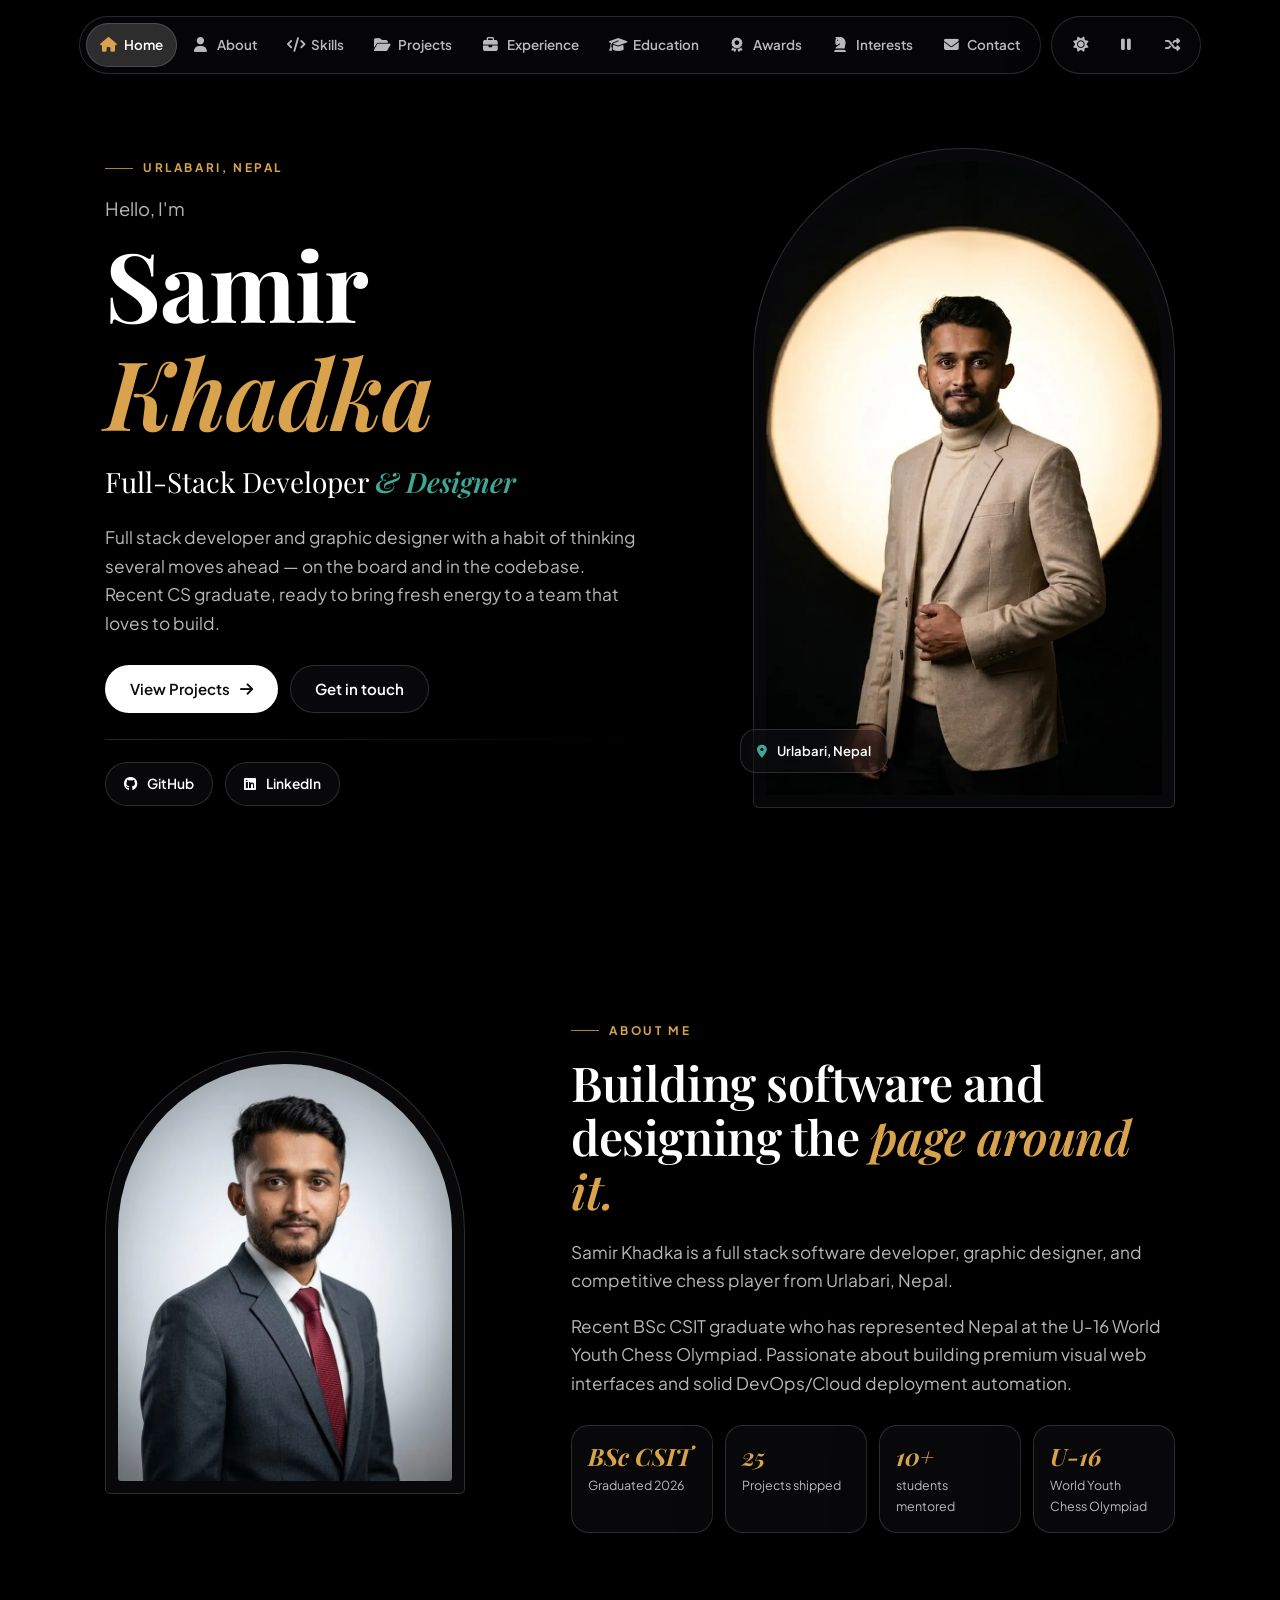
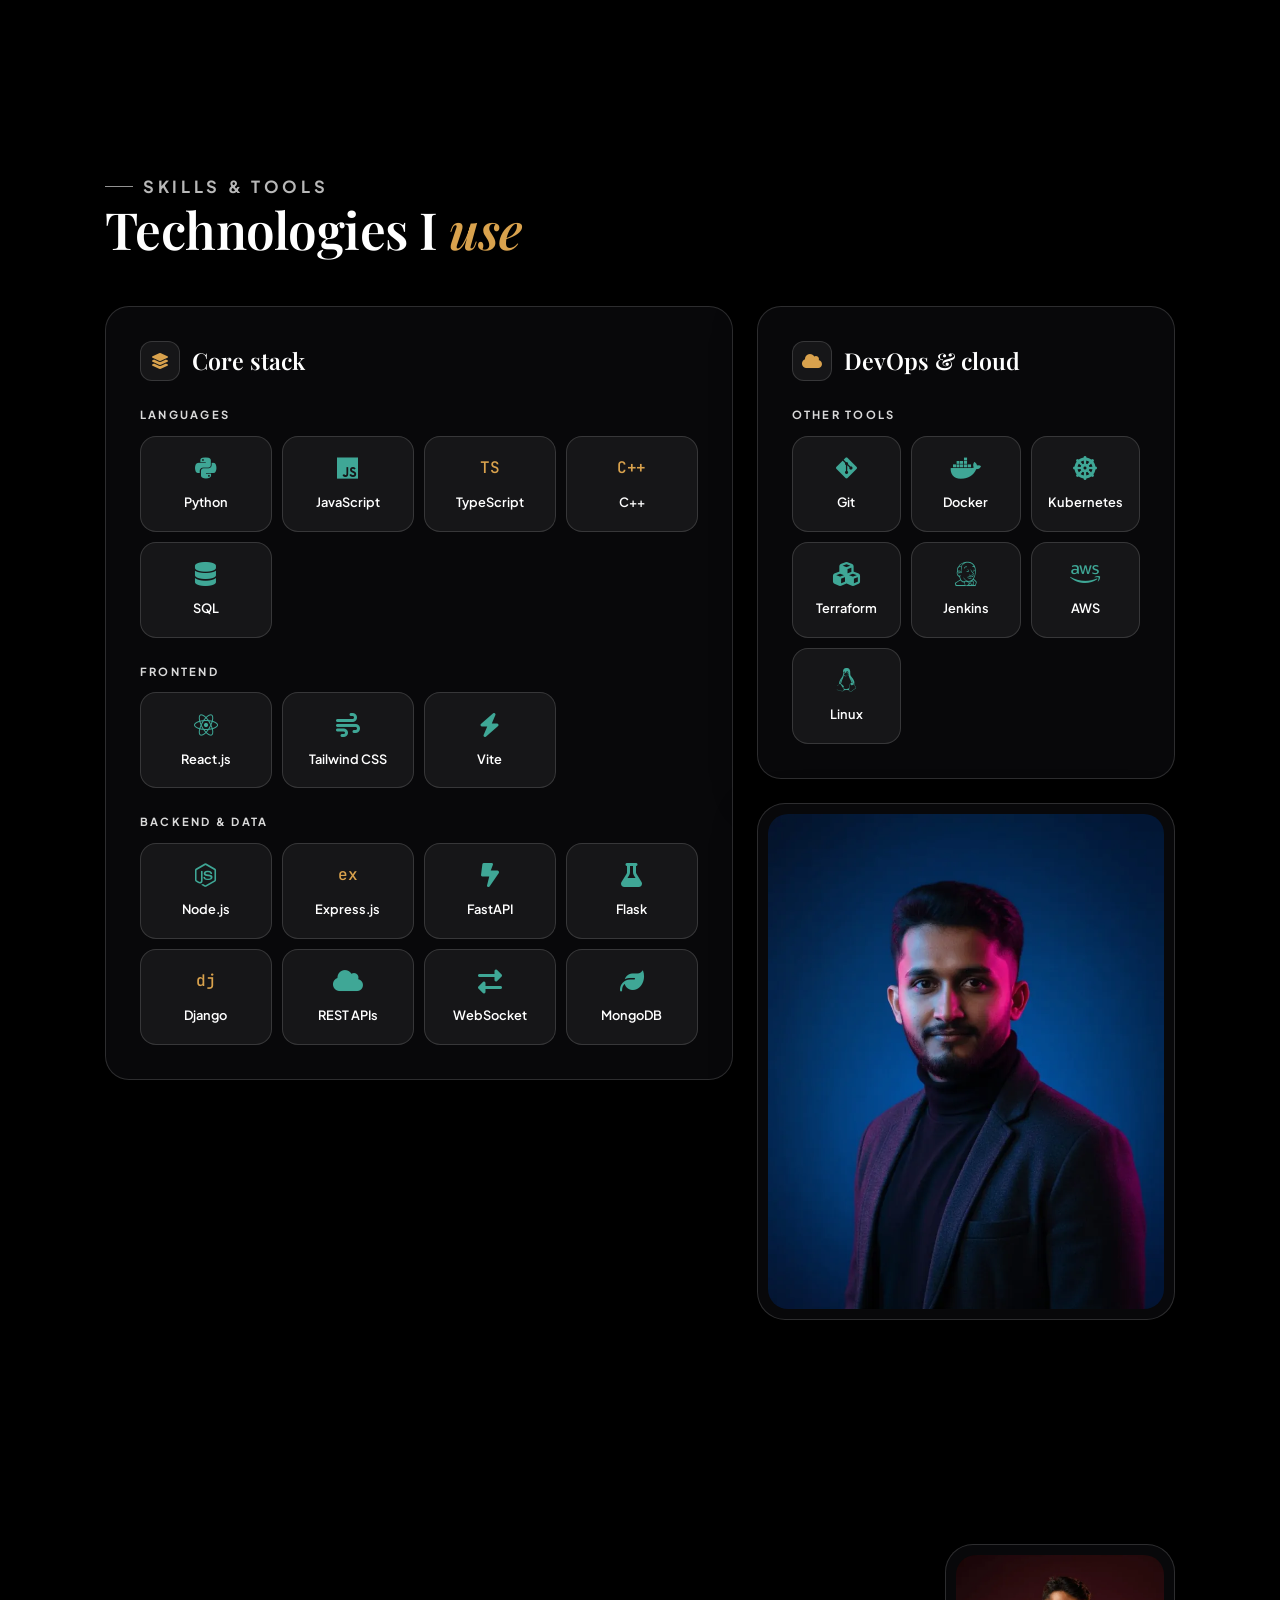
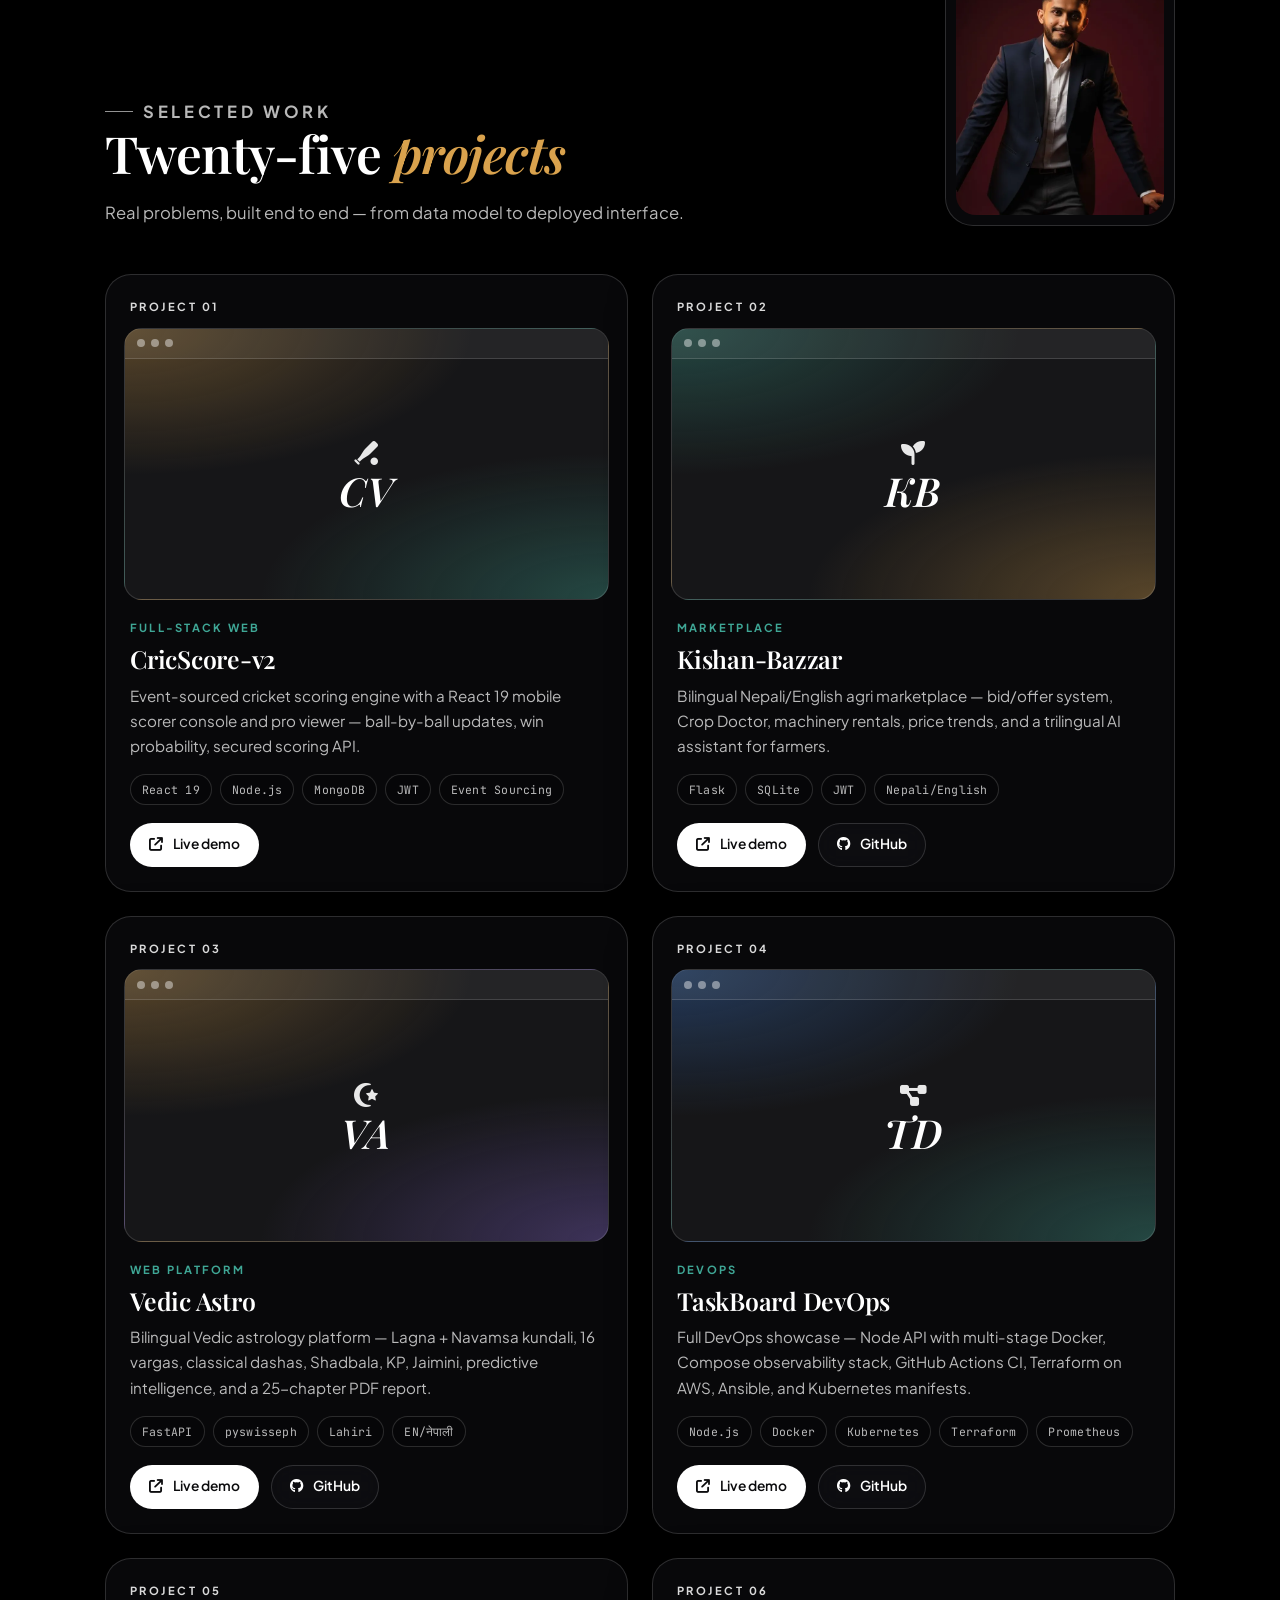
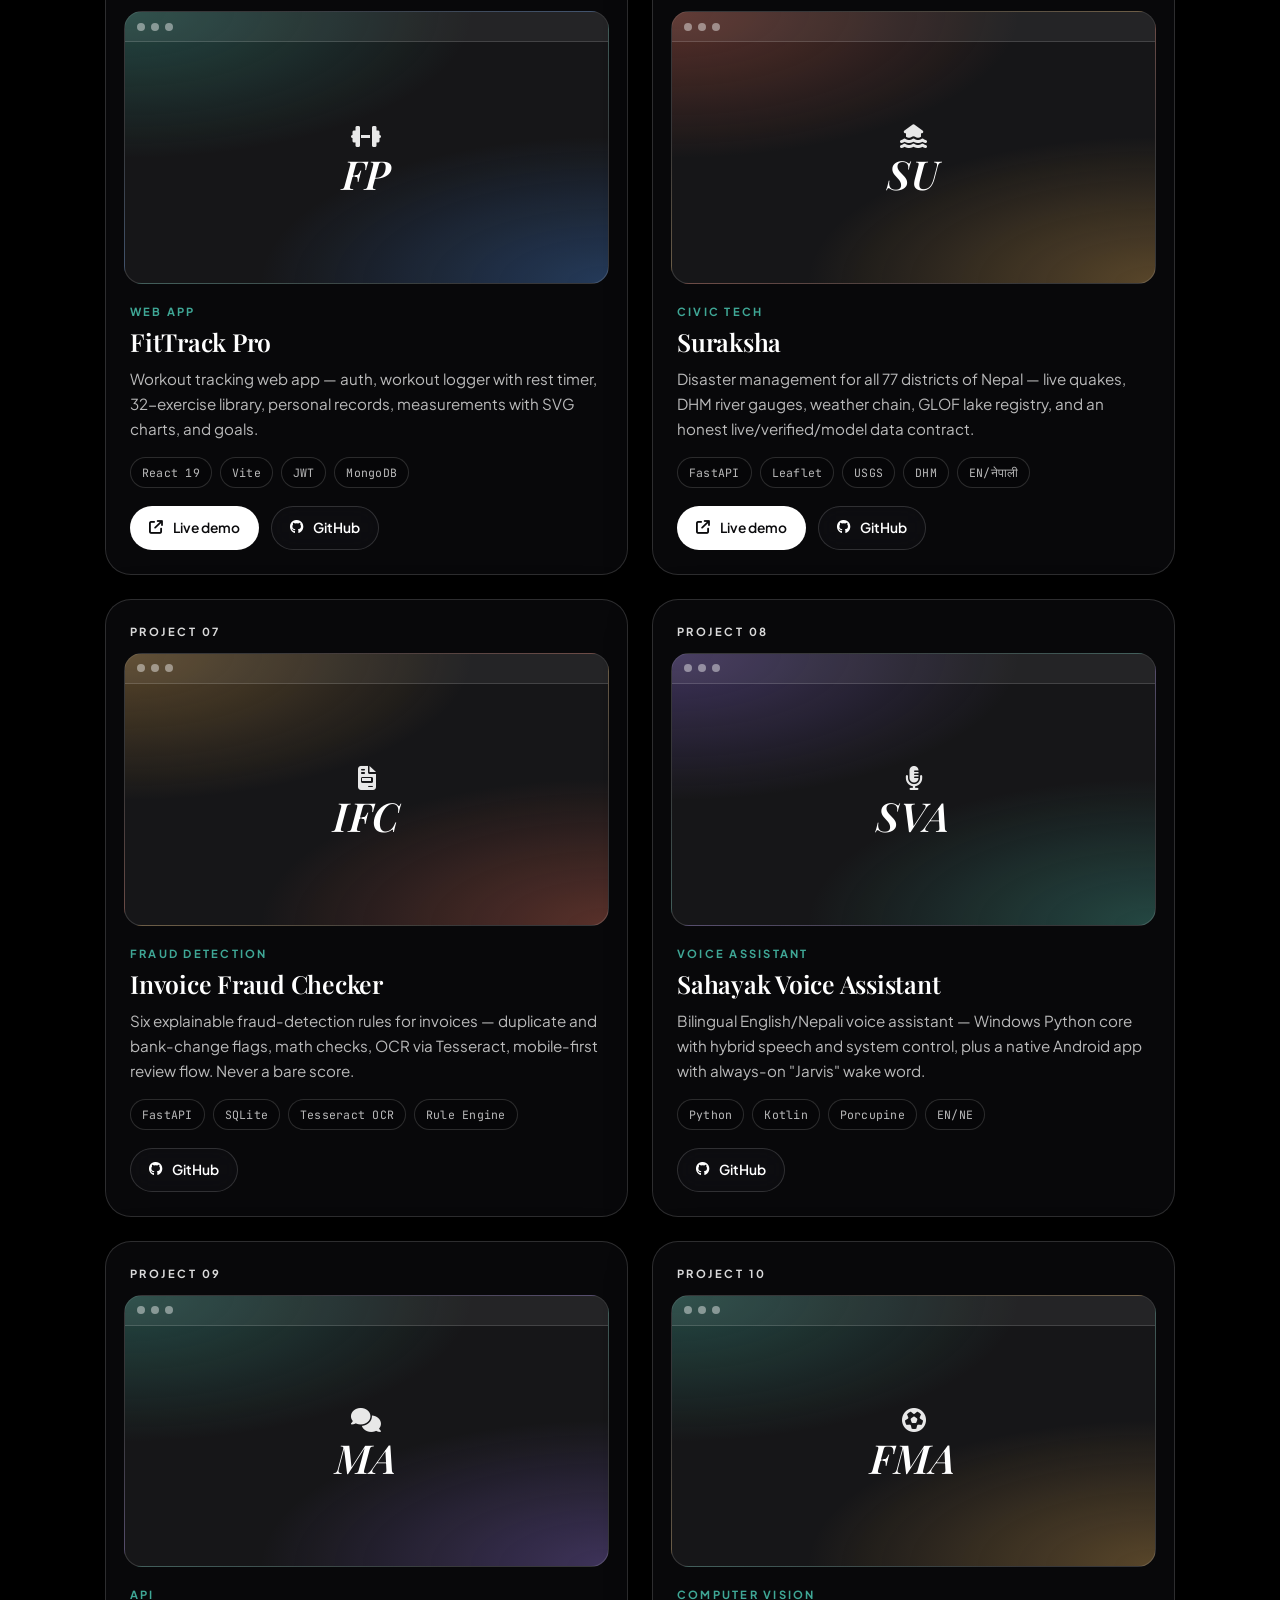
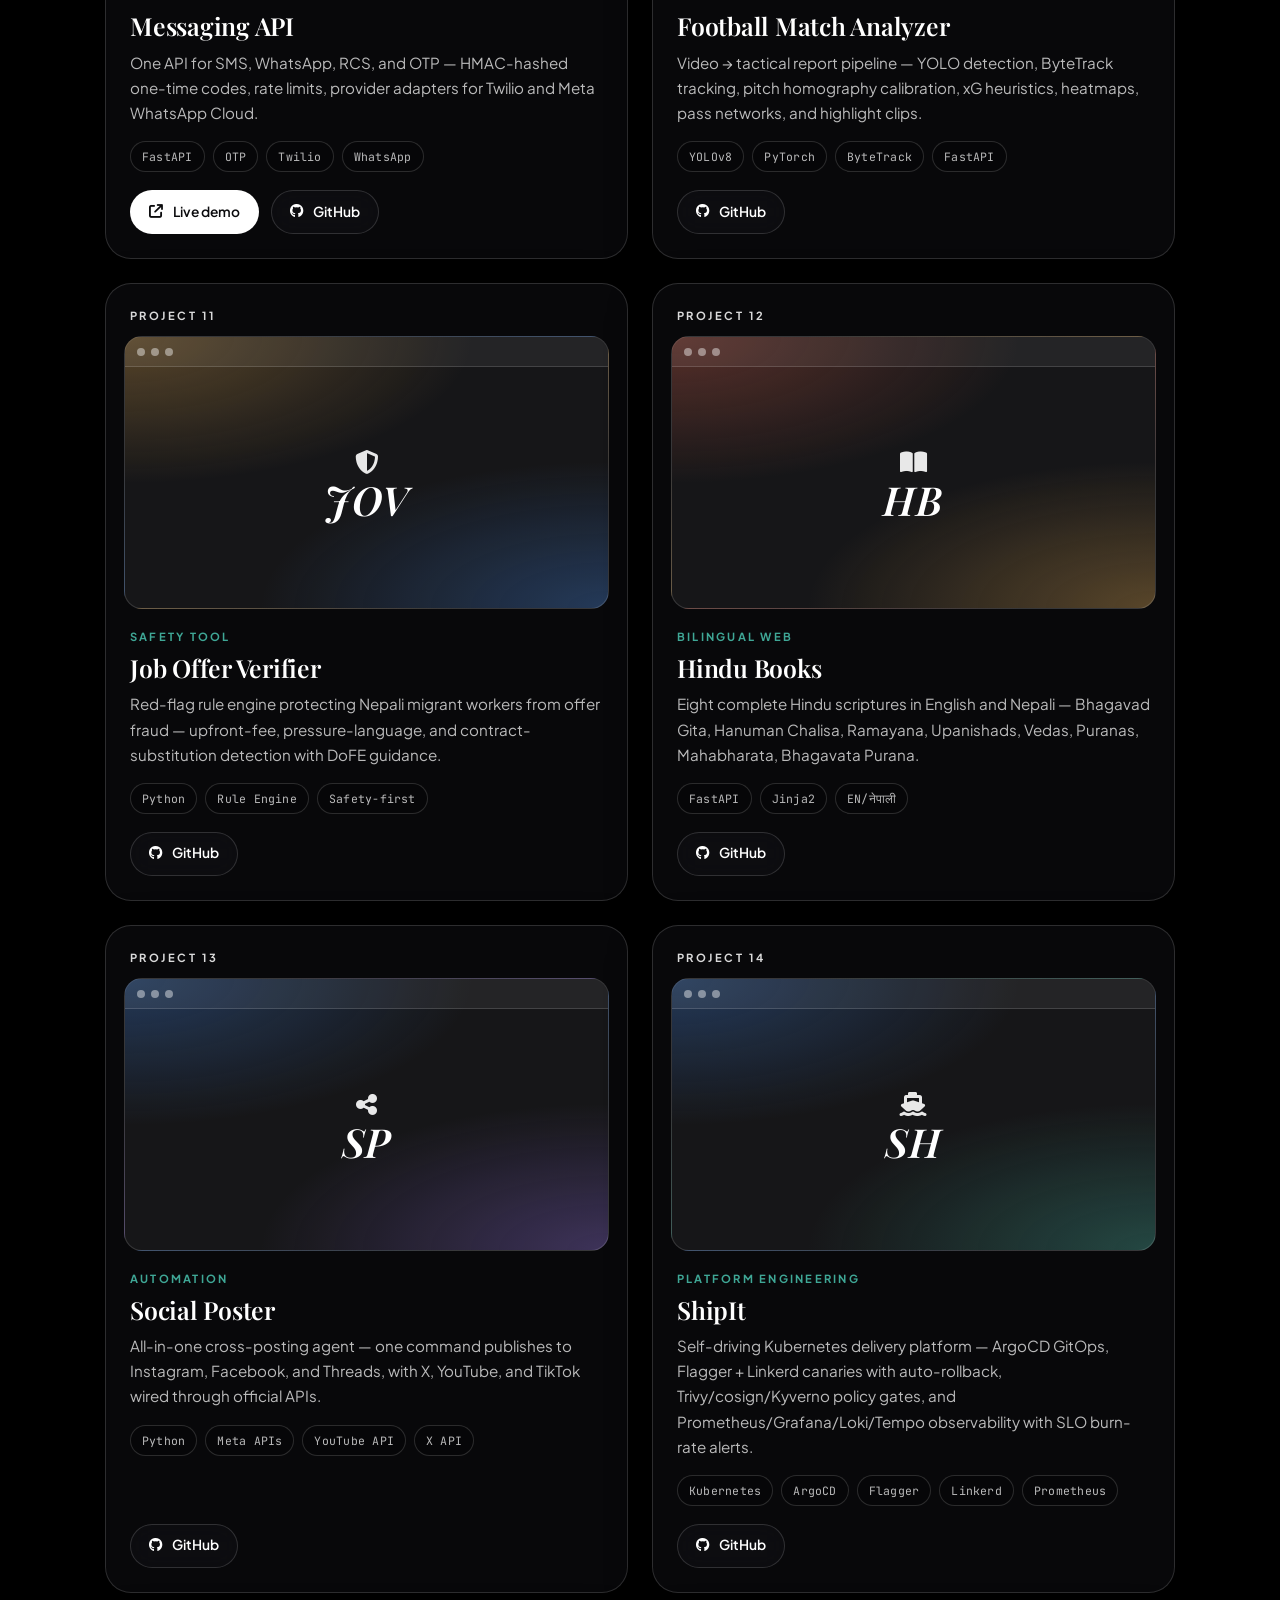
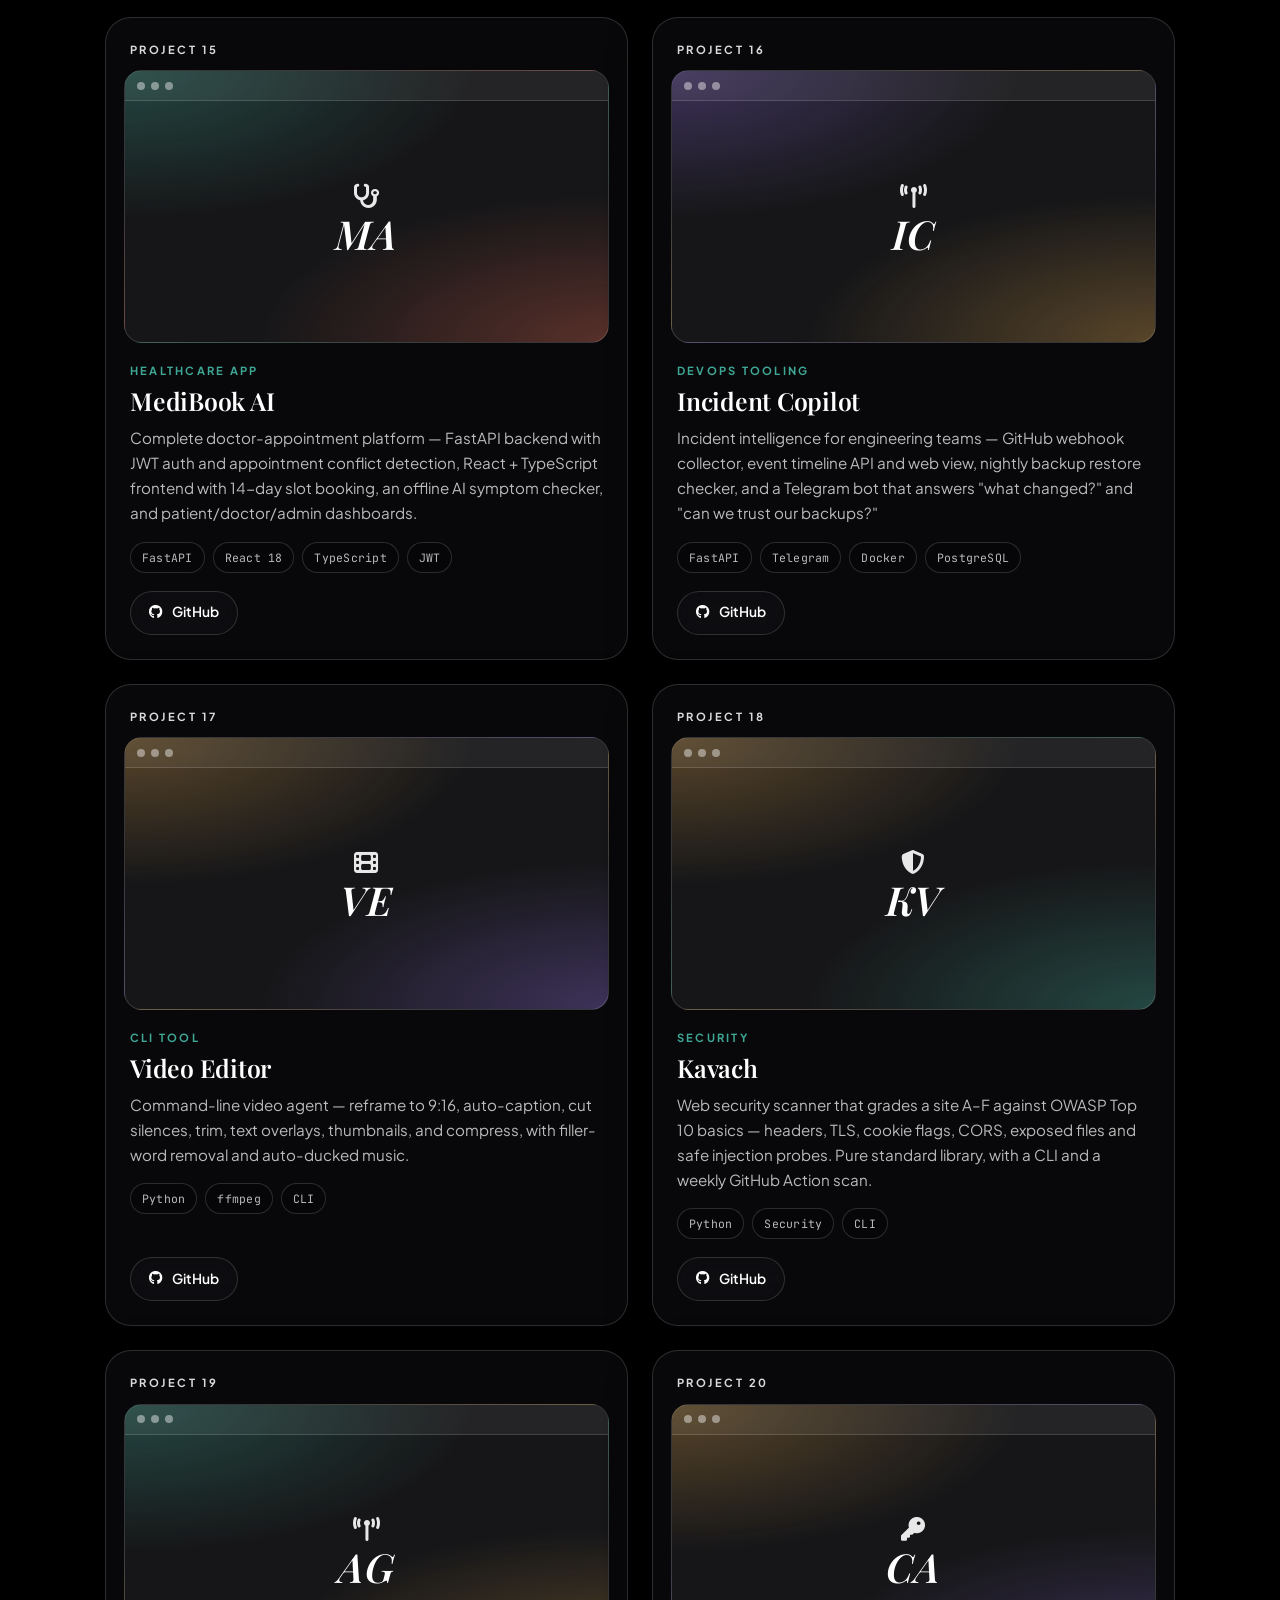
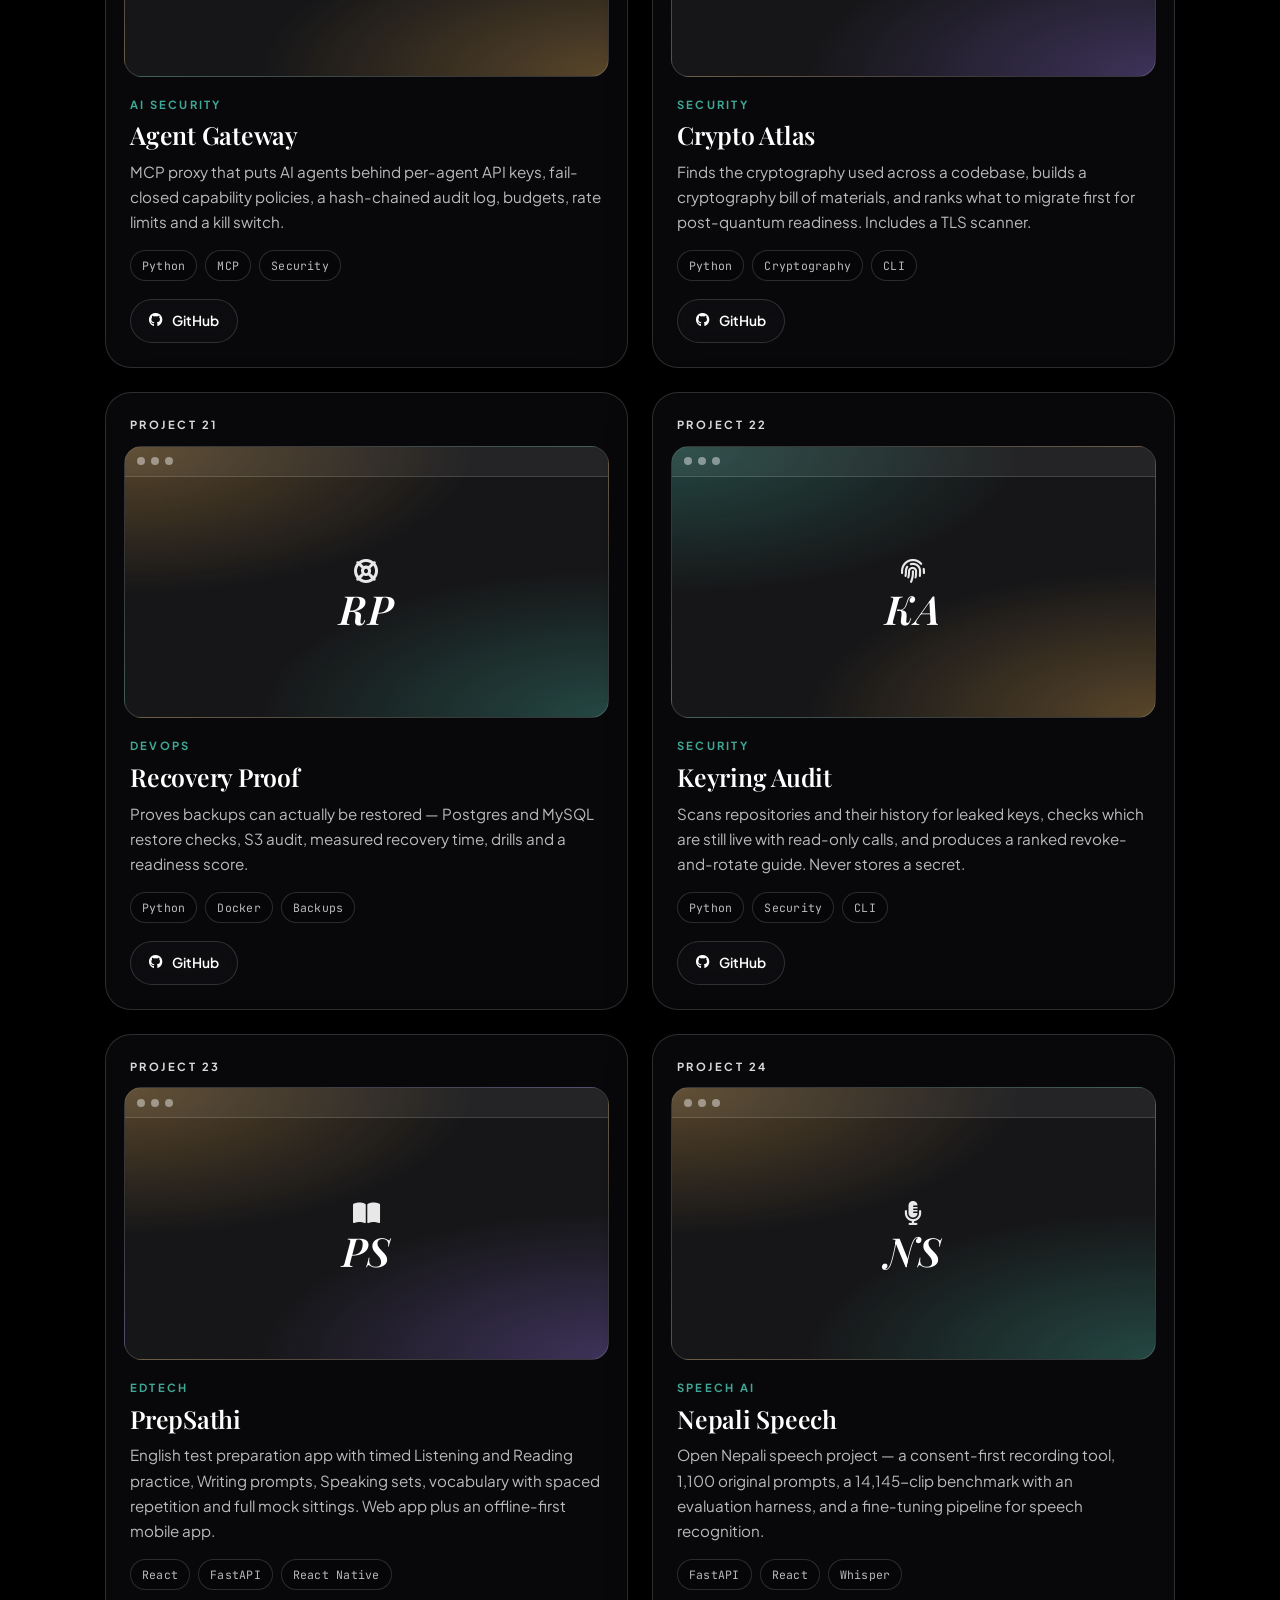
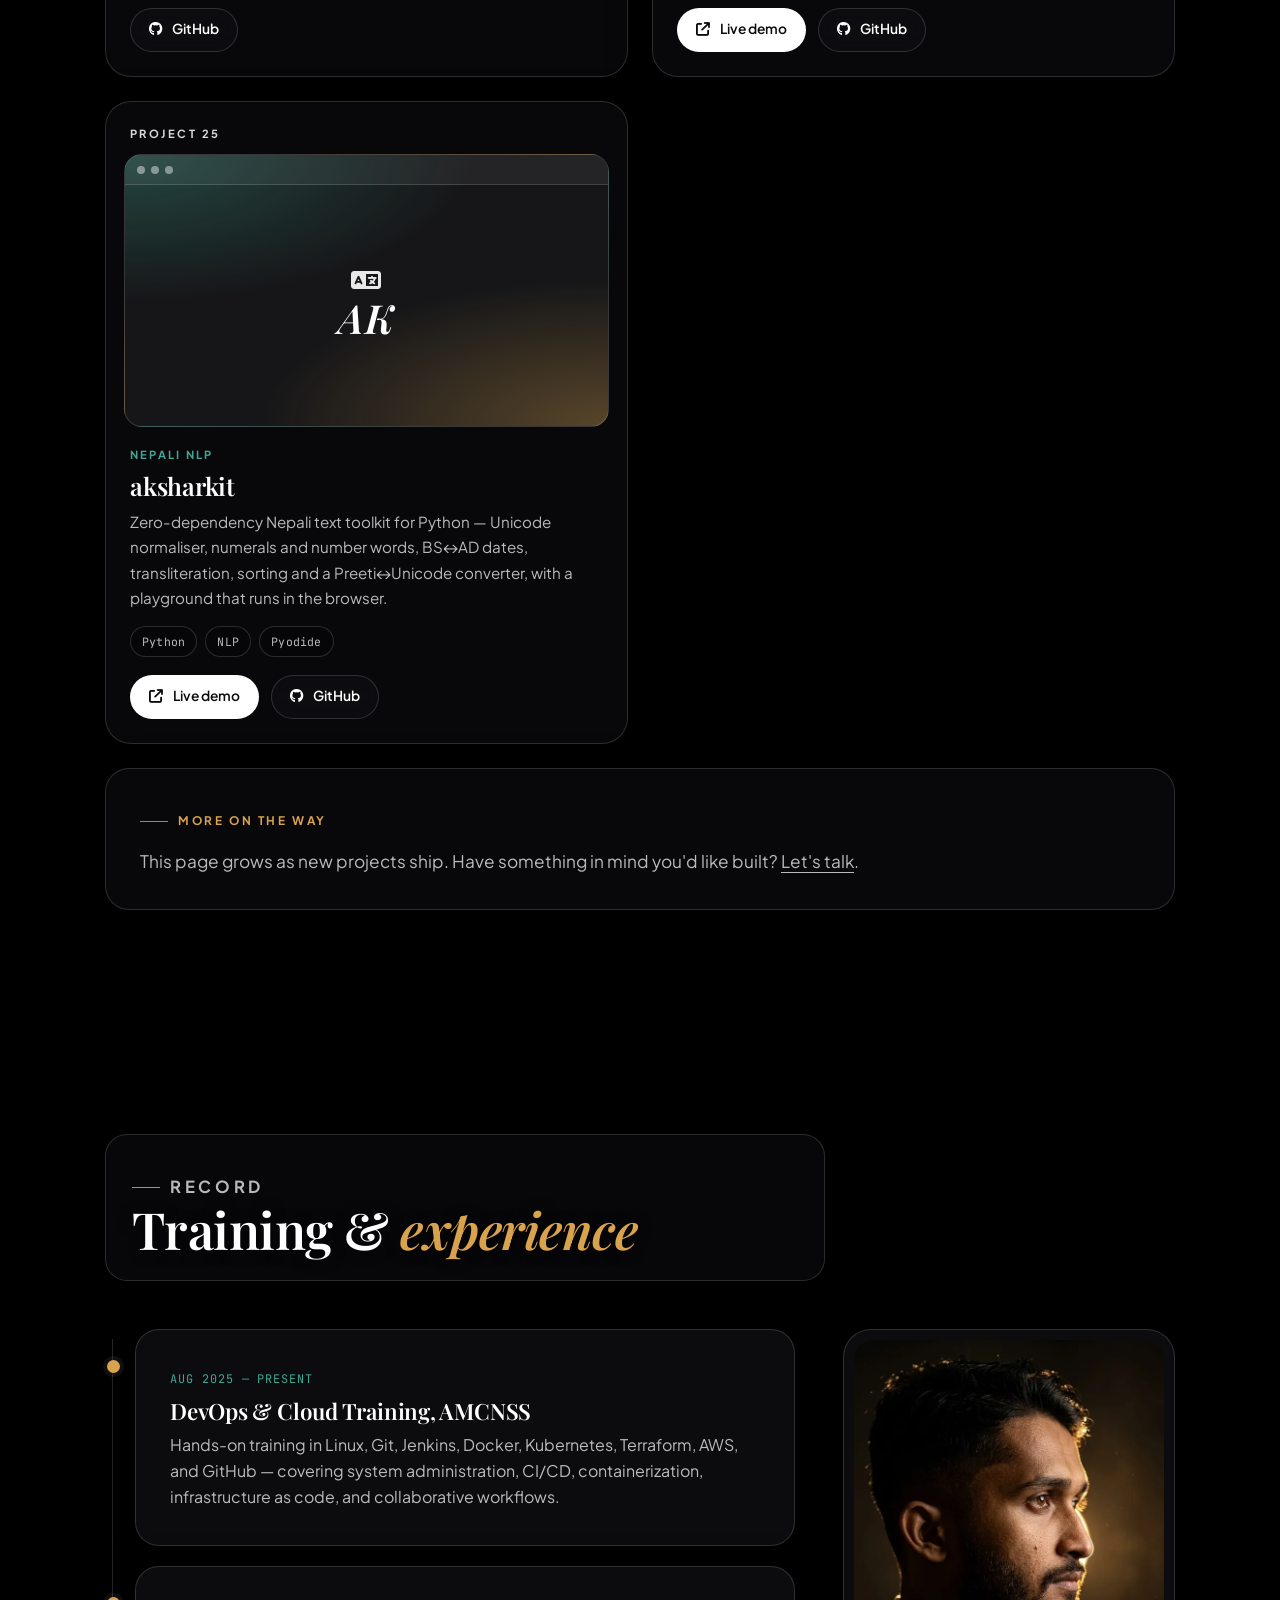
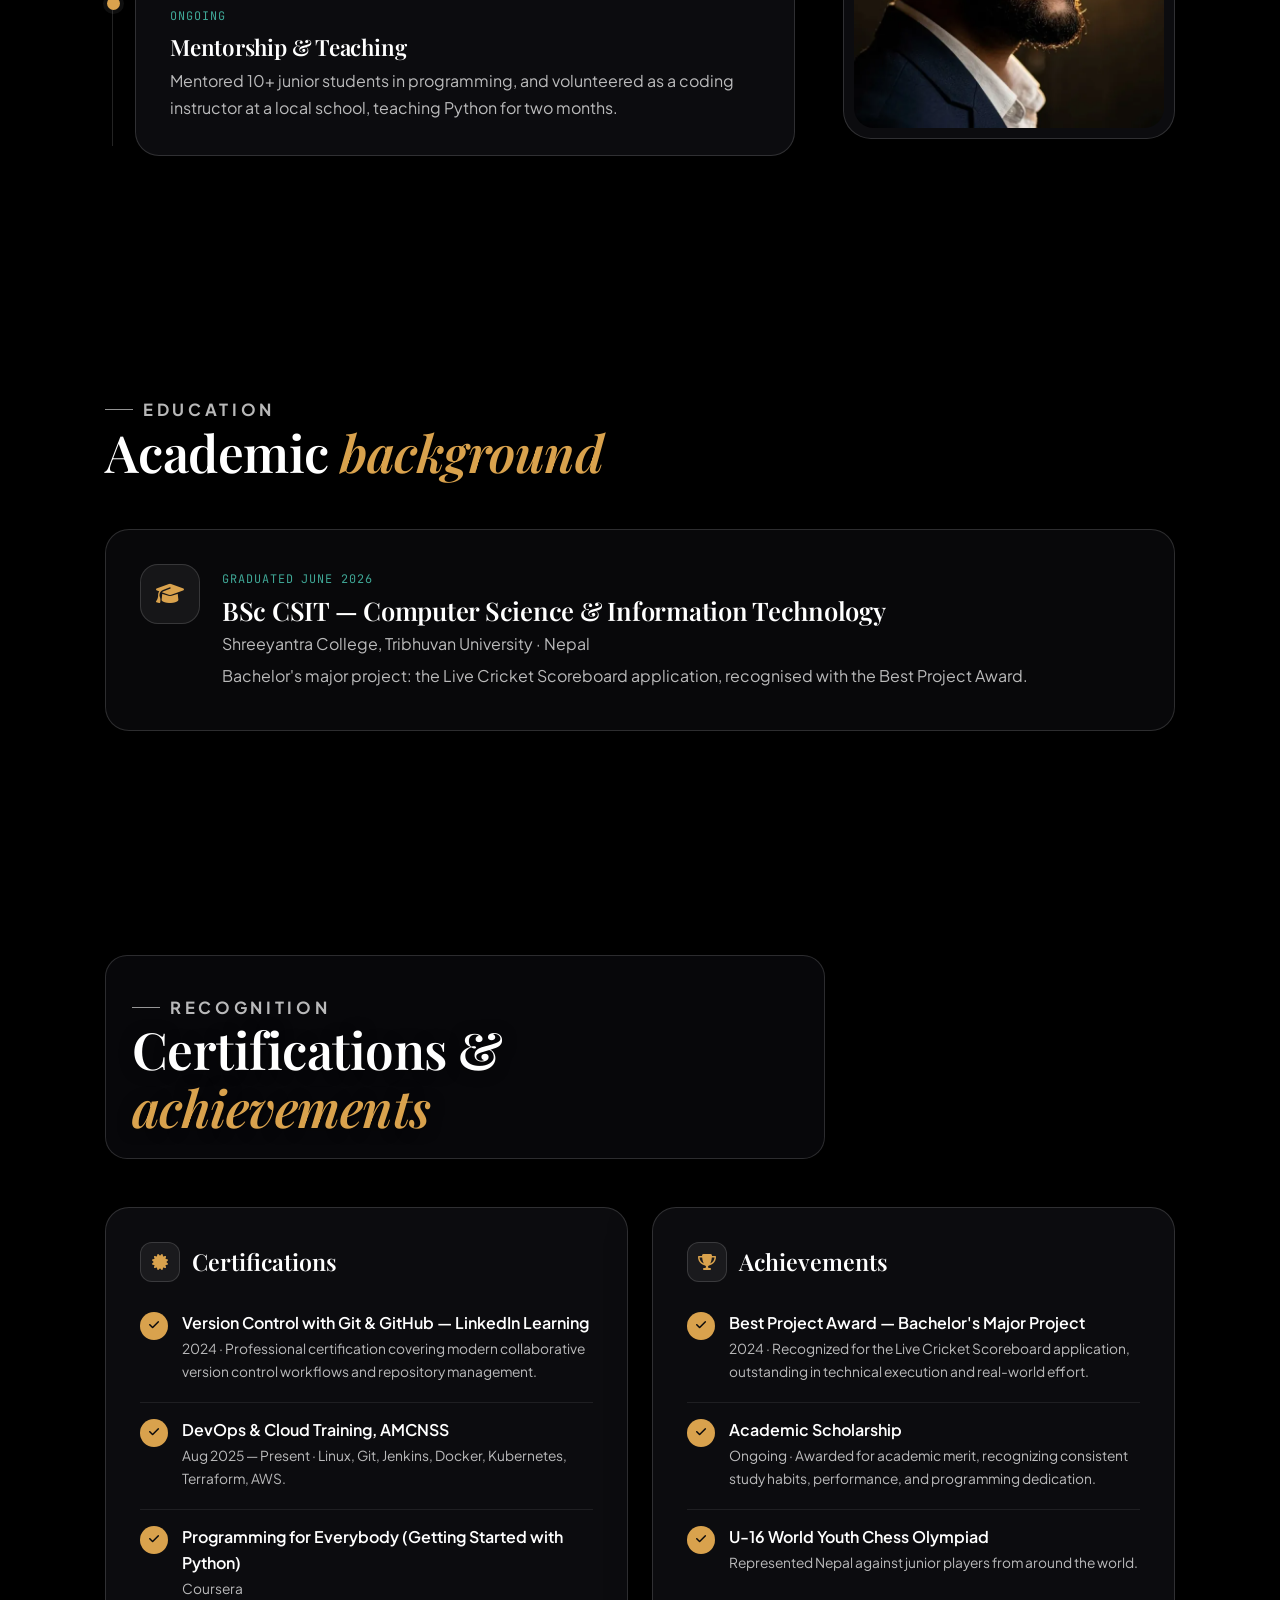
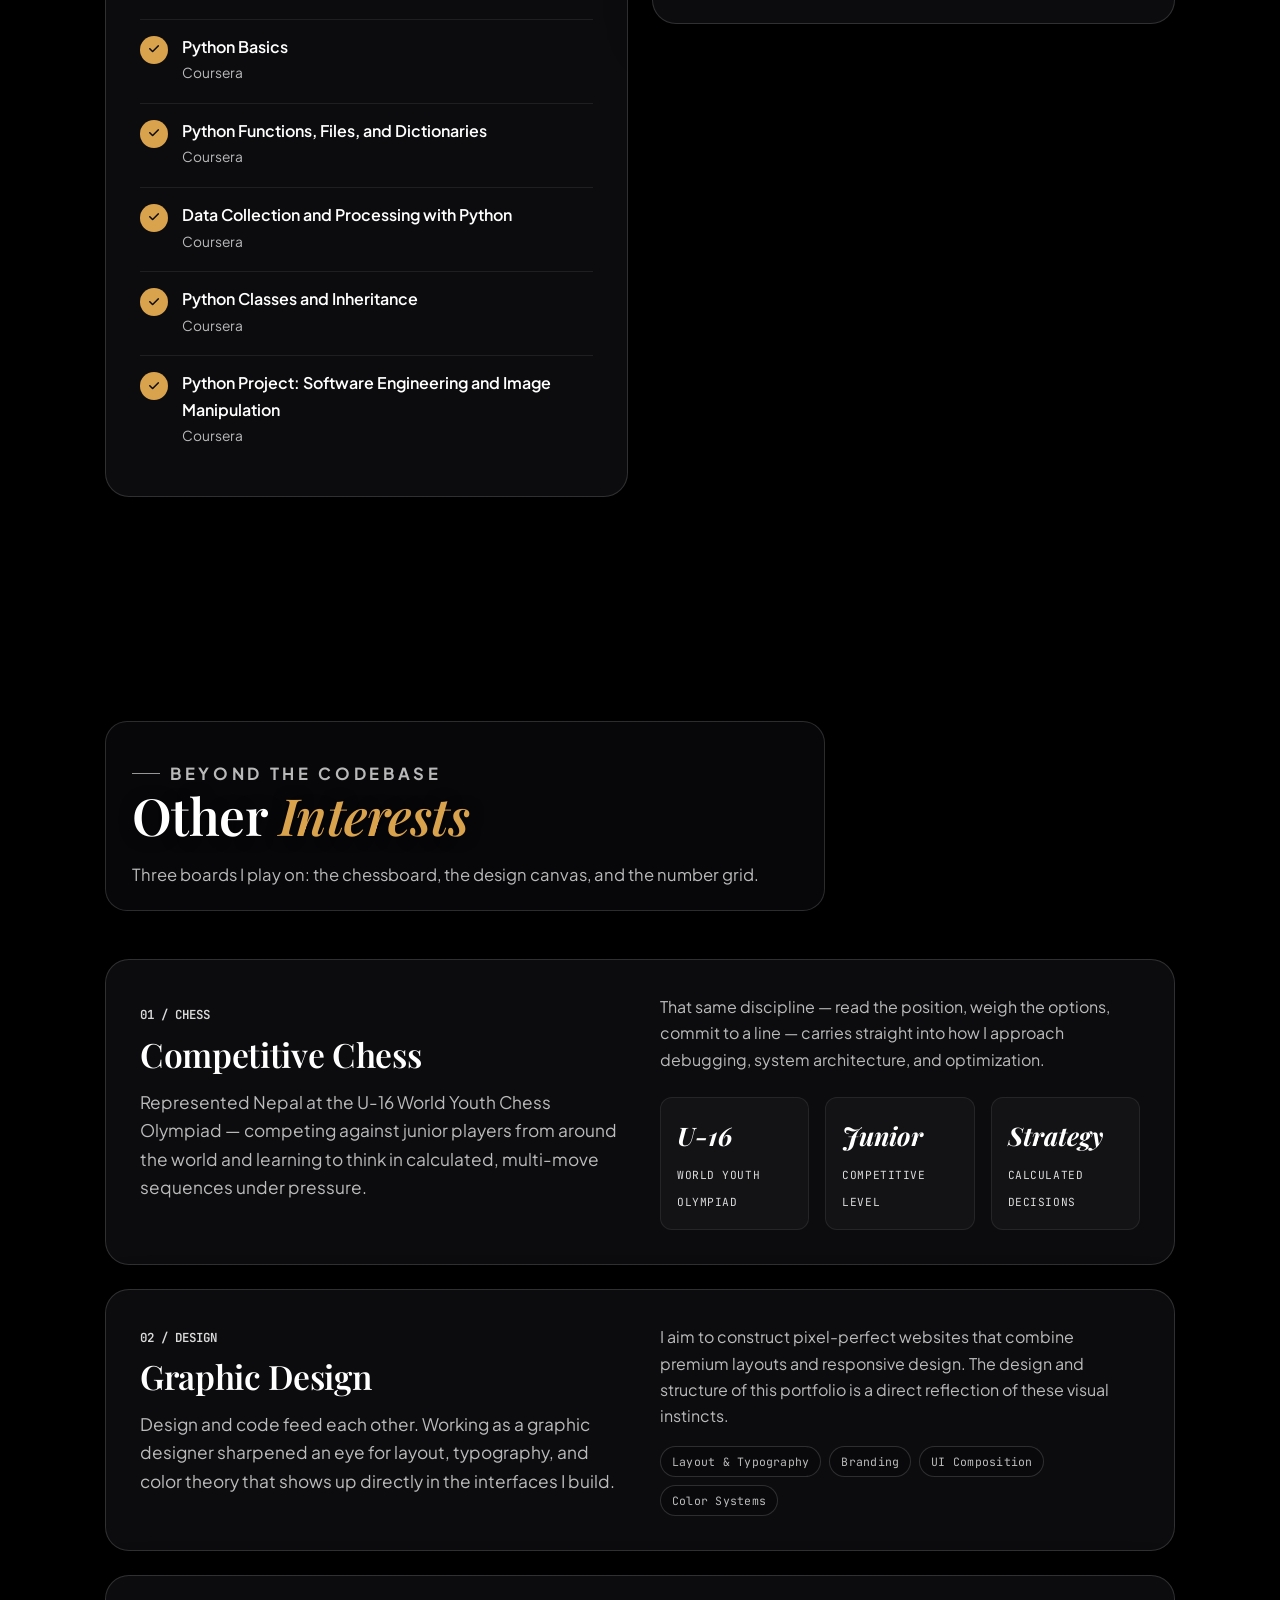
==== commit 80133669: "Readability over pale videos: backed section headings and more solid cards in Experience, Awards and" ====
--- a/index.html
+++ b/index.html
@@ -23,7 +23,7 @@
   <link rel="preconnect" href="https://fonts.googleapis.com">
   <link rel="preconnect" href="https://fonts.gstatic.com" crossorigin>
   <link rel="stylesheet" href="https://cdnjs.cloudflare.com/ajax/libs/font-awesome/6.4.0/css/all.min.css">
-  <link rel="stylesheet" href="style.css?v=7">
+  <link rel="stylesheet" href="style.css?v=8">
   <script>!function(){var t;try{t=localStorage.getItem('portfolioTheme')}catch(e){}document.documentElement.setAttribute('data-theme',t||'dark');}();</script>
 </head>
 <body>
@@ -697,6 +697,6 @@
     </div>
   </footer>
 
-  <script src="script.js?v=7"></script>
+  <script src="script.js?v=8"></script>
 </body>
 </html>
--- a/style.css
+++ b/style.css
@@ -1014,3 +1014,12 @@
 }
 
 .bottom-nav button.has-current { color: var(--gold); }
+
+/* Readability over pale background videos: backed headings, more solid cards */
+#experience .section-head, #achievements .section-head, #interests .section-head {
+  background: rgba(10, 10, 14, 0.72); border: 1px solid var(--glass-border); border-radius: 22px;
+  padding: 22px 26px; -webkit-backdrop-filter: blur(14px); backdrop-filter: blur(14px);
+}
+#experience .glass, #achievements .glass, #interests .glass { background: rgba(14, 14, 18, 0.88); }
+html[data-theme="light"] #experience .section-head, html[data-theme="light"] #achievements .section-head, html[data-theme="light"] #interests .section-head { background: rgba(255, 255, 255, 0.82); }
+html[data-theme="light"] #experience .glass, html[data-theme="light"] #achievements .glass, html[data-theme="light"] #interests .glass { background: rgba(255, 255, 255, 0.92); }
